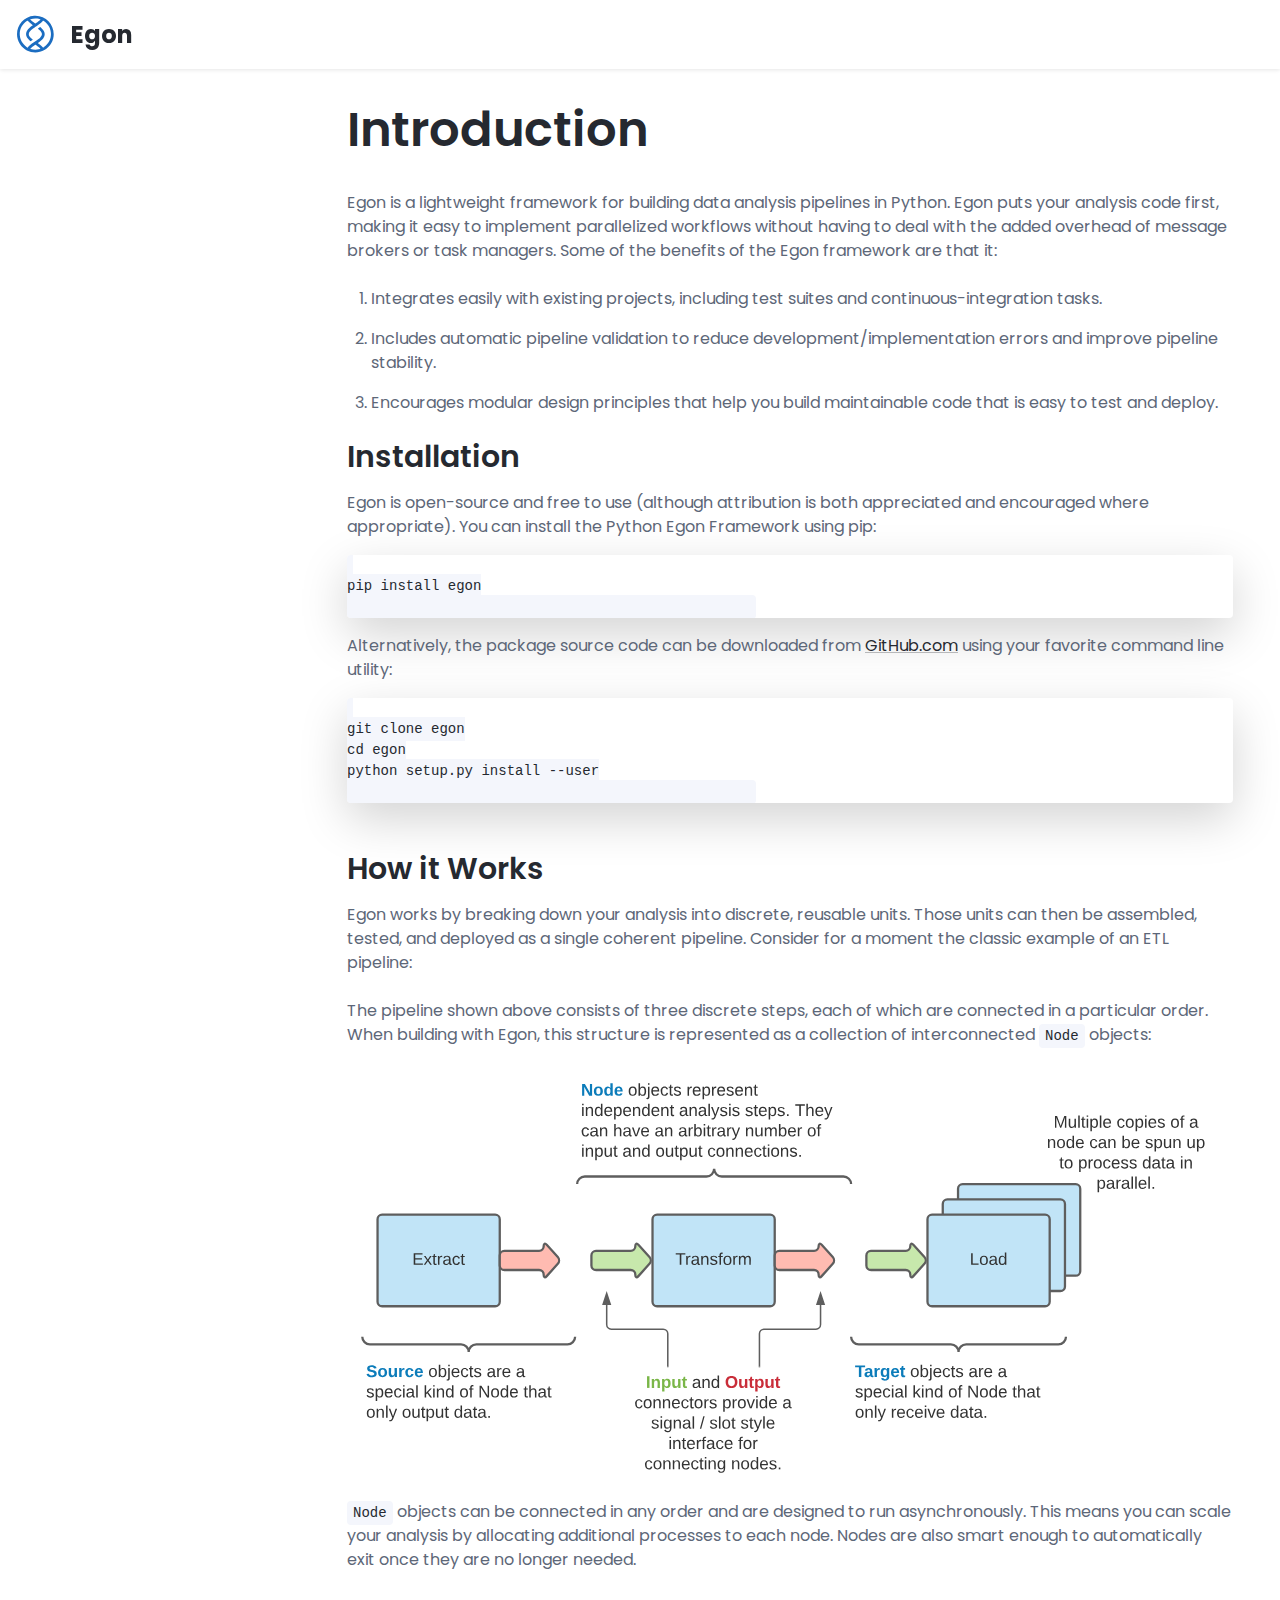
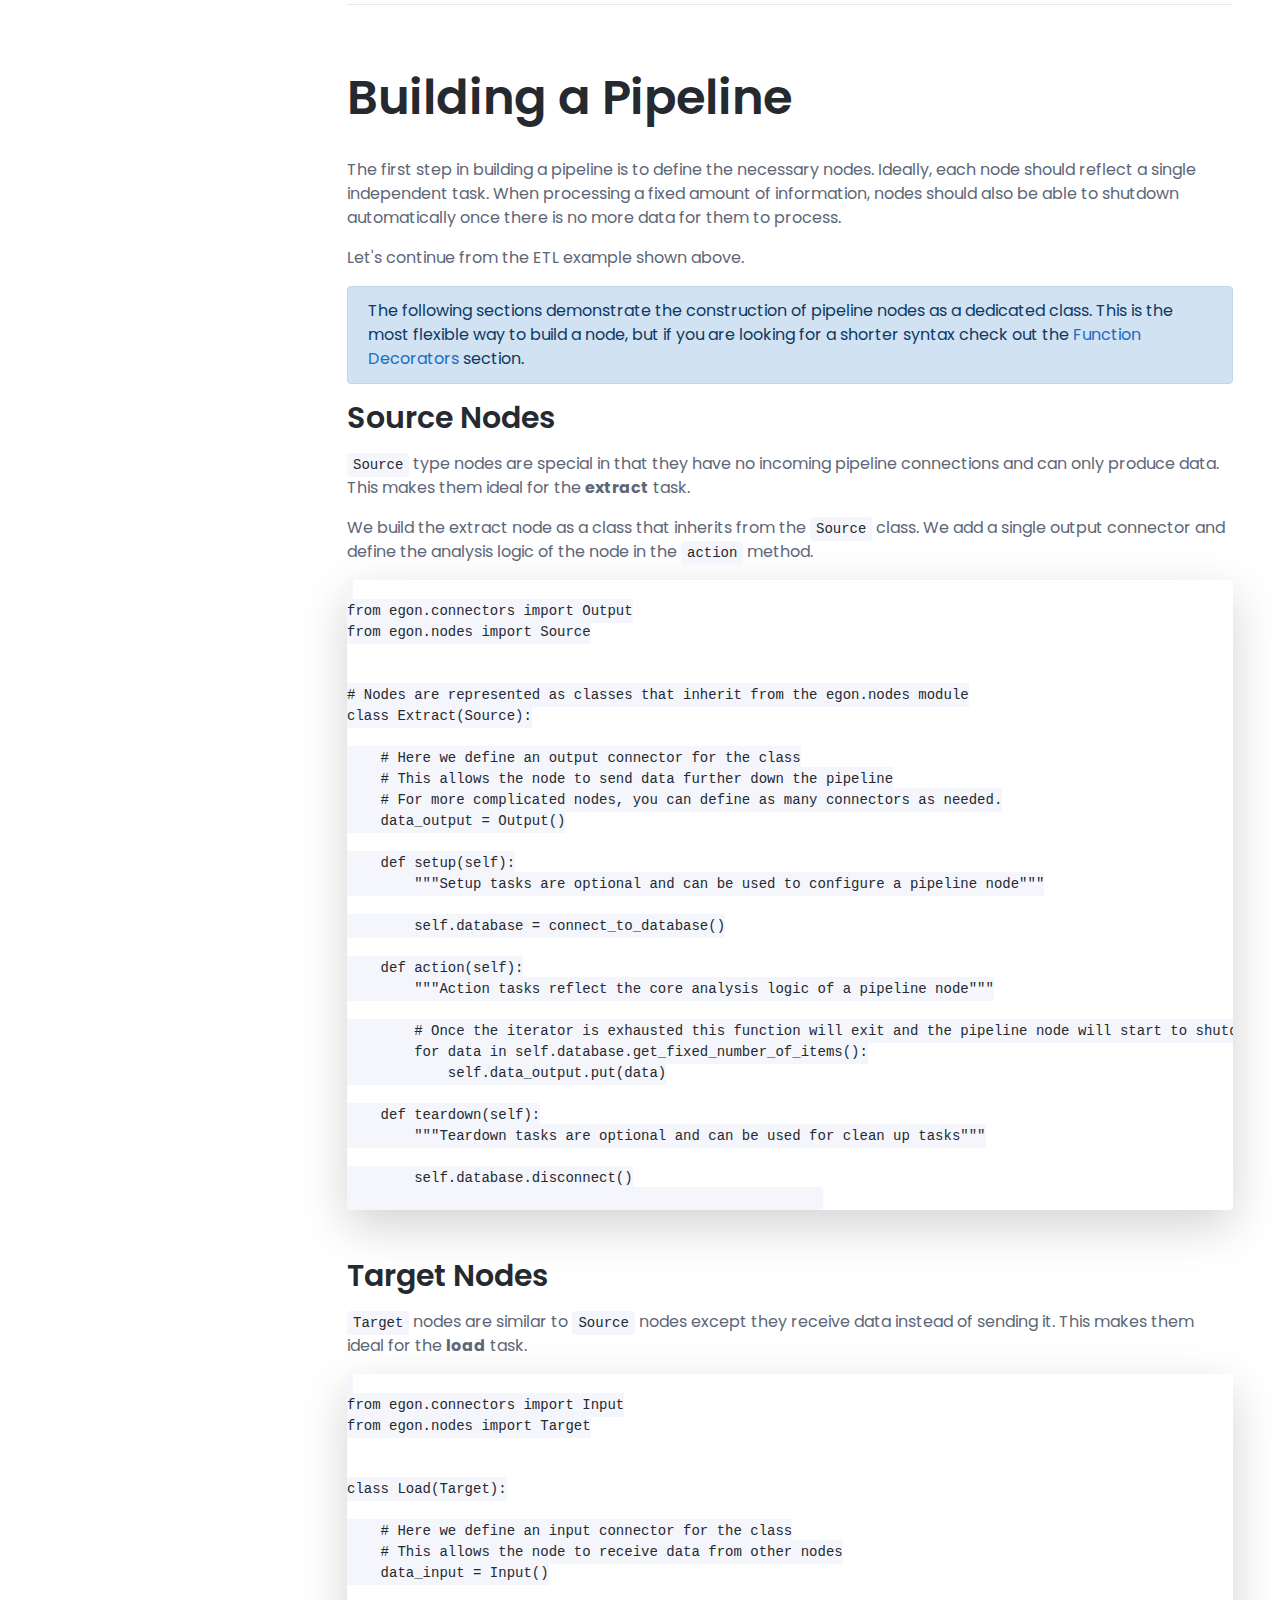
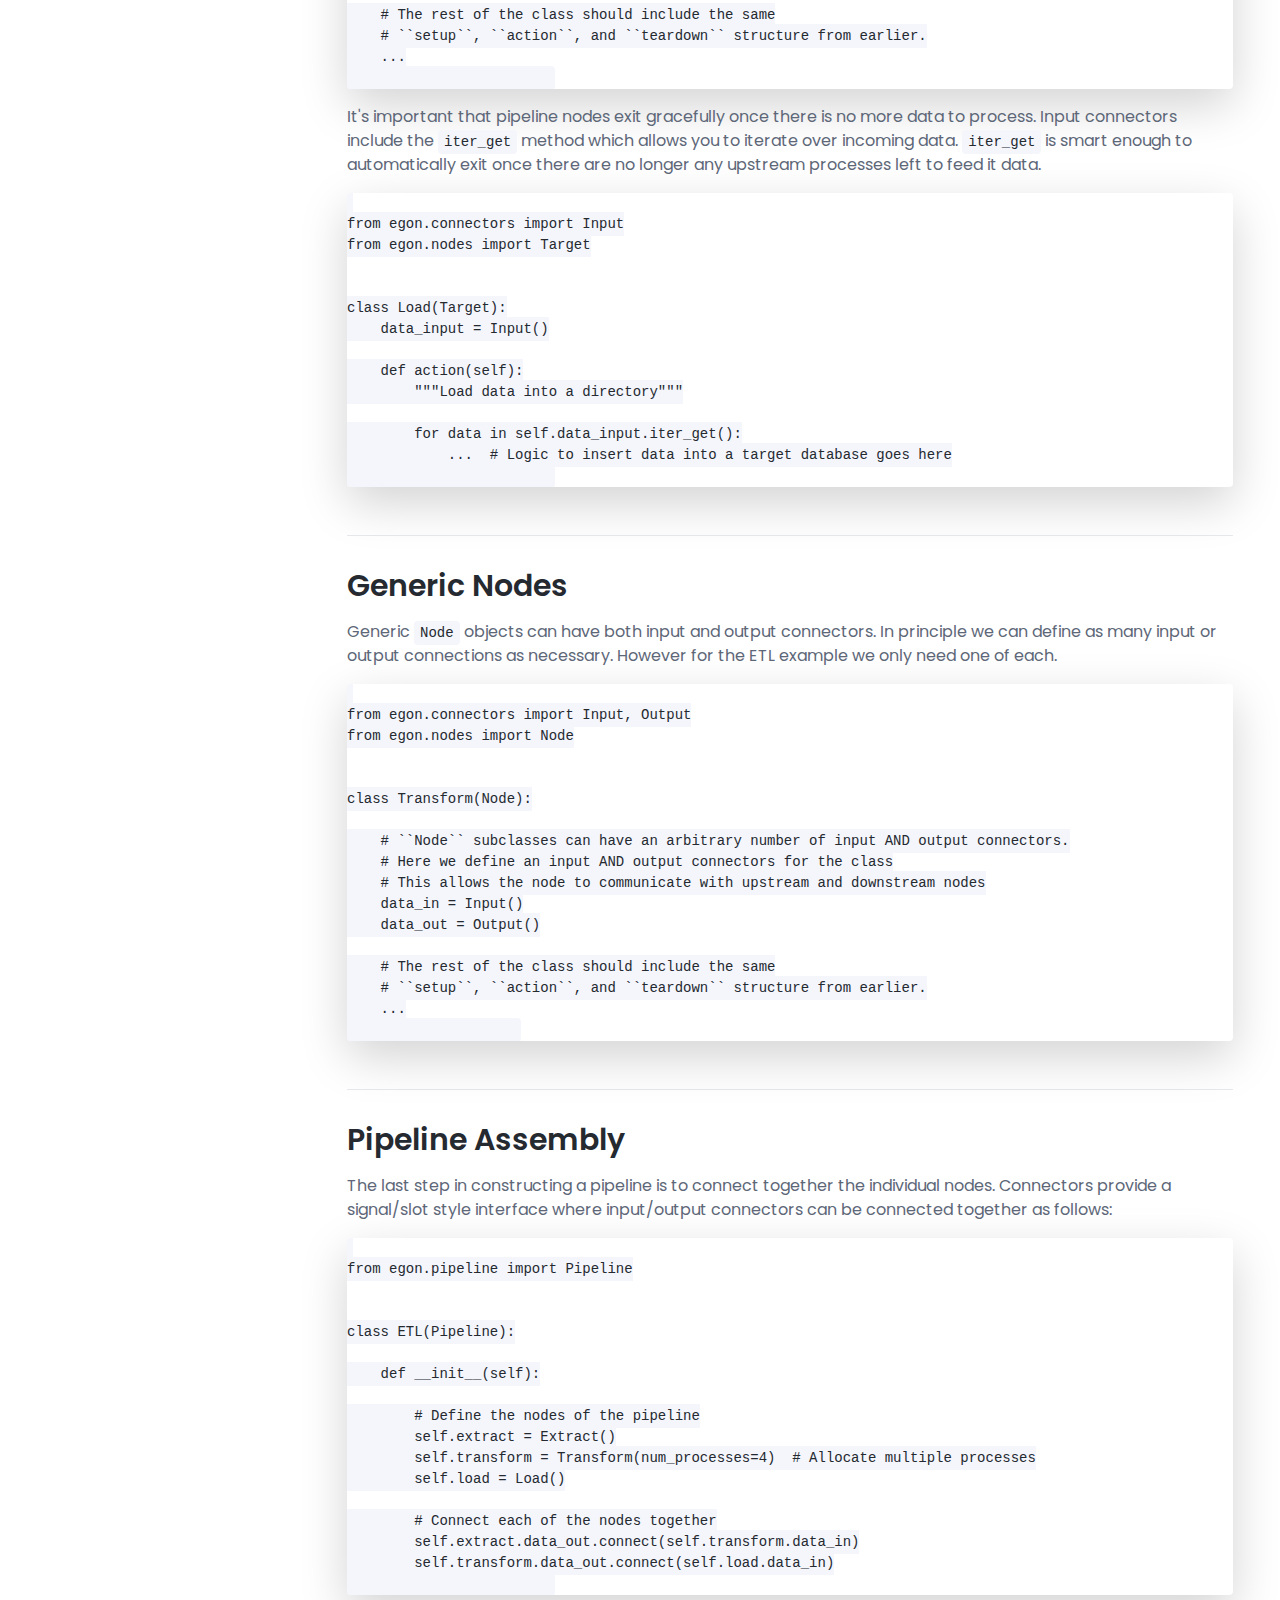
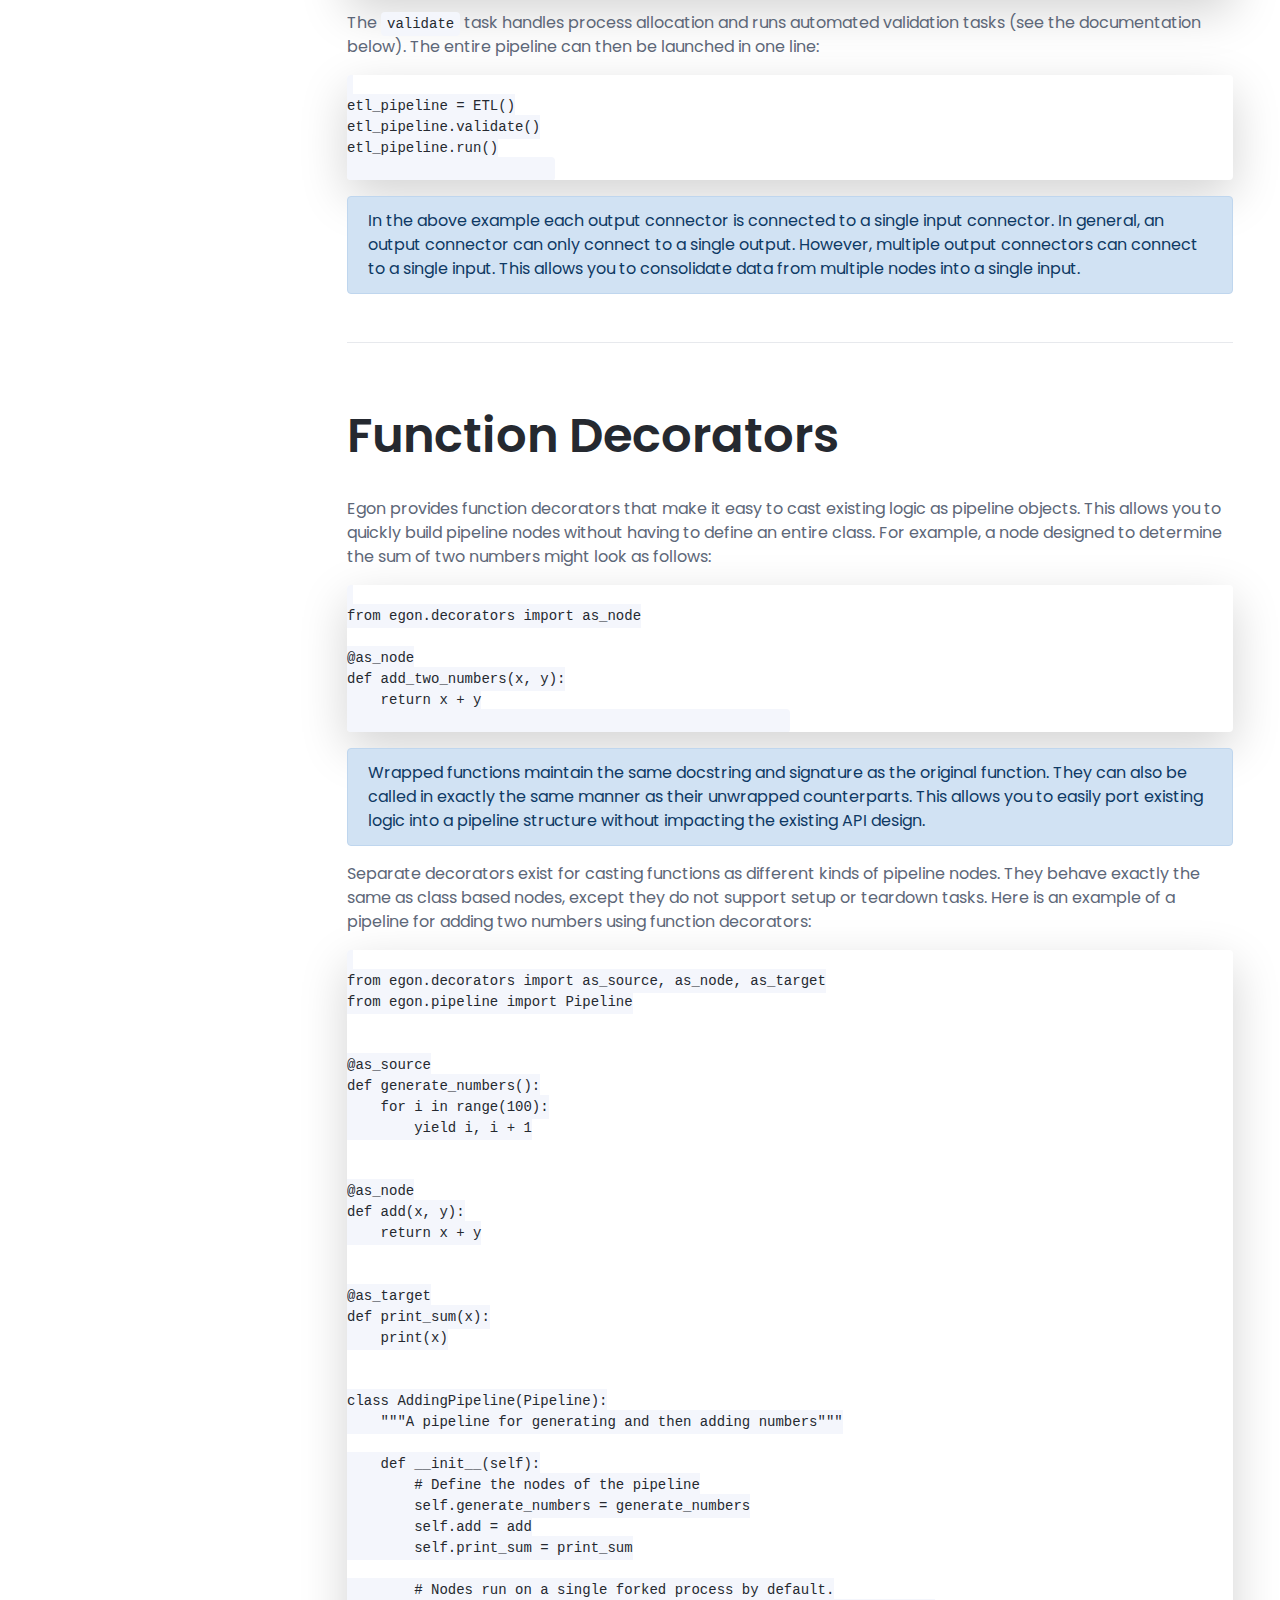
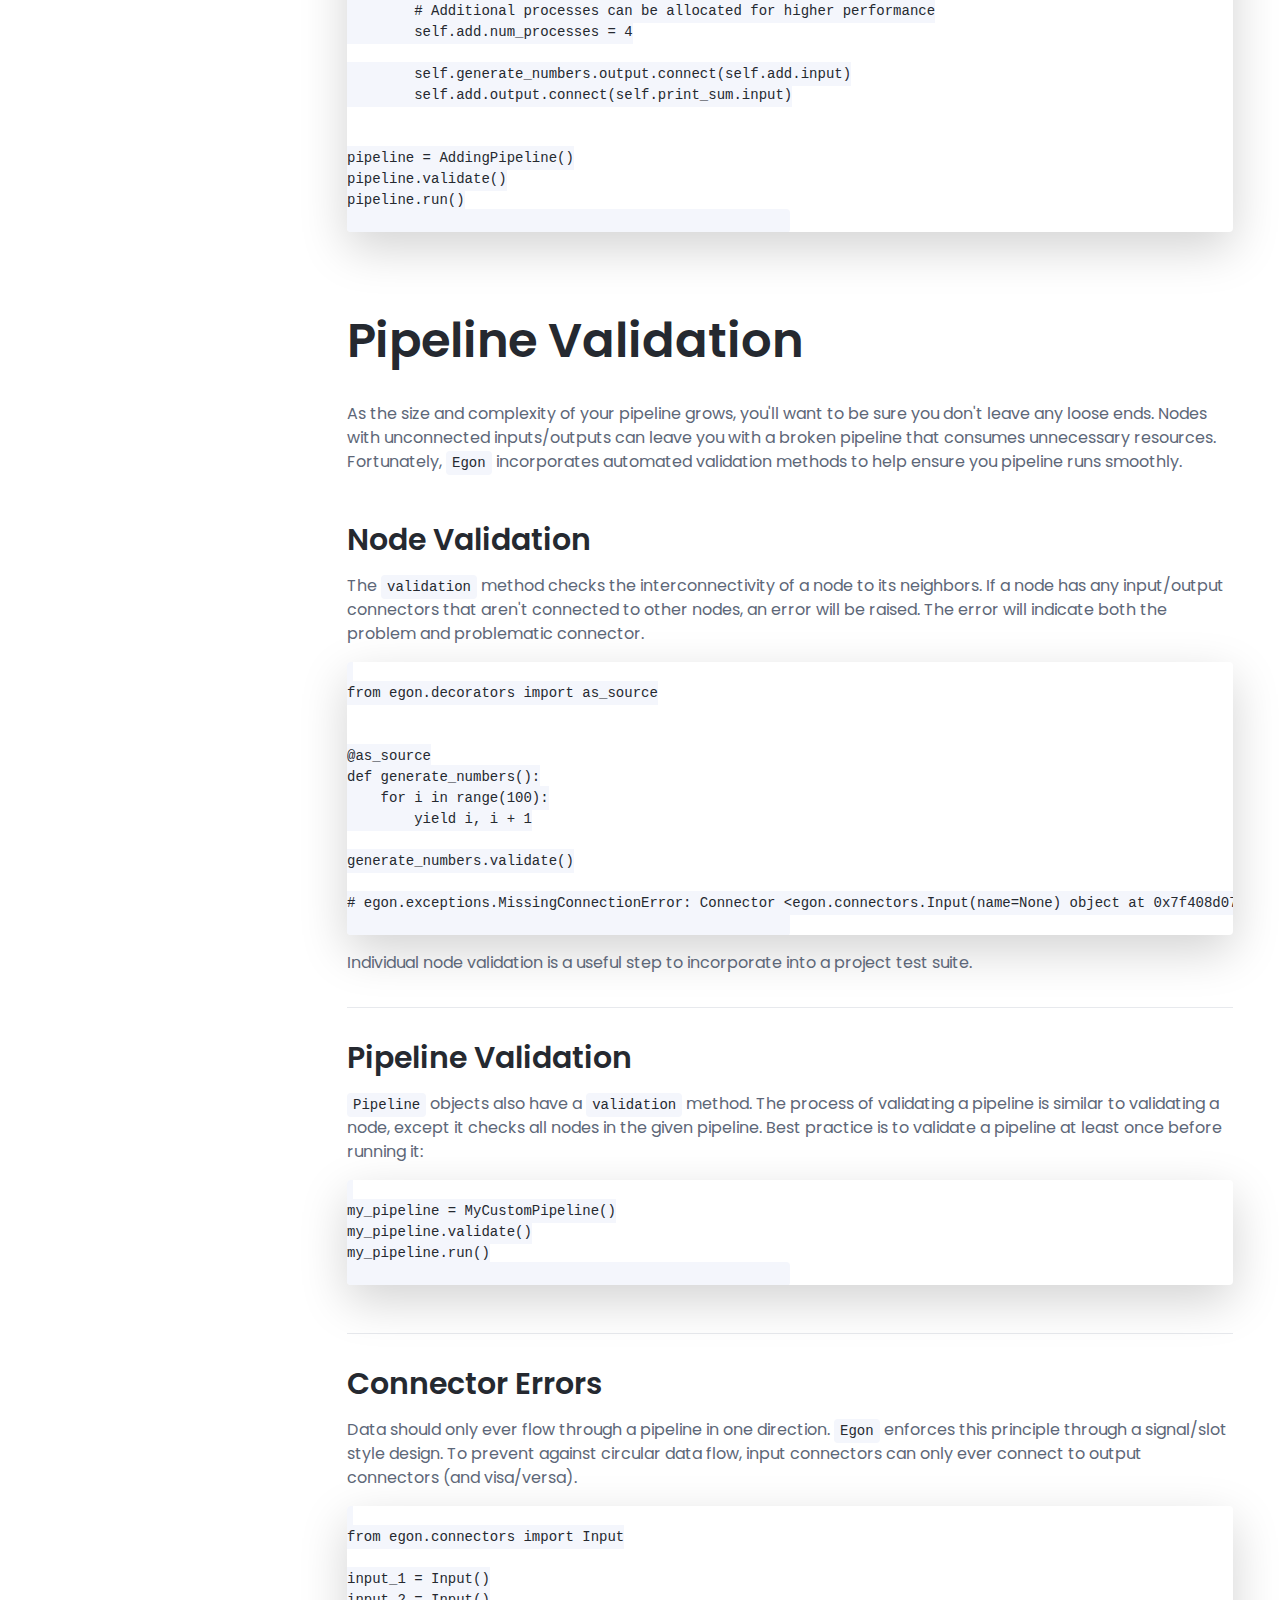
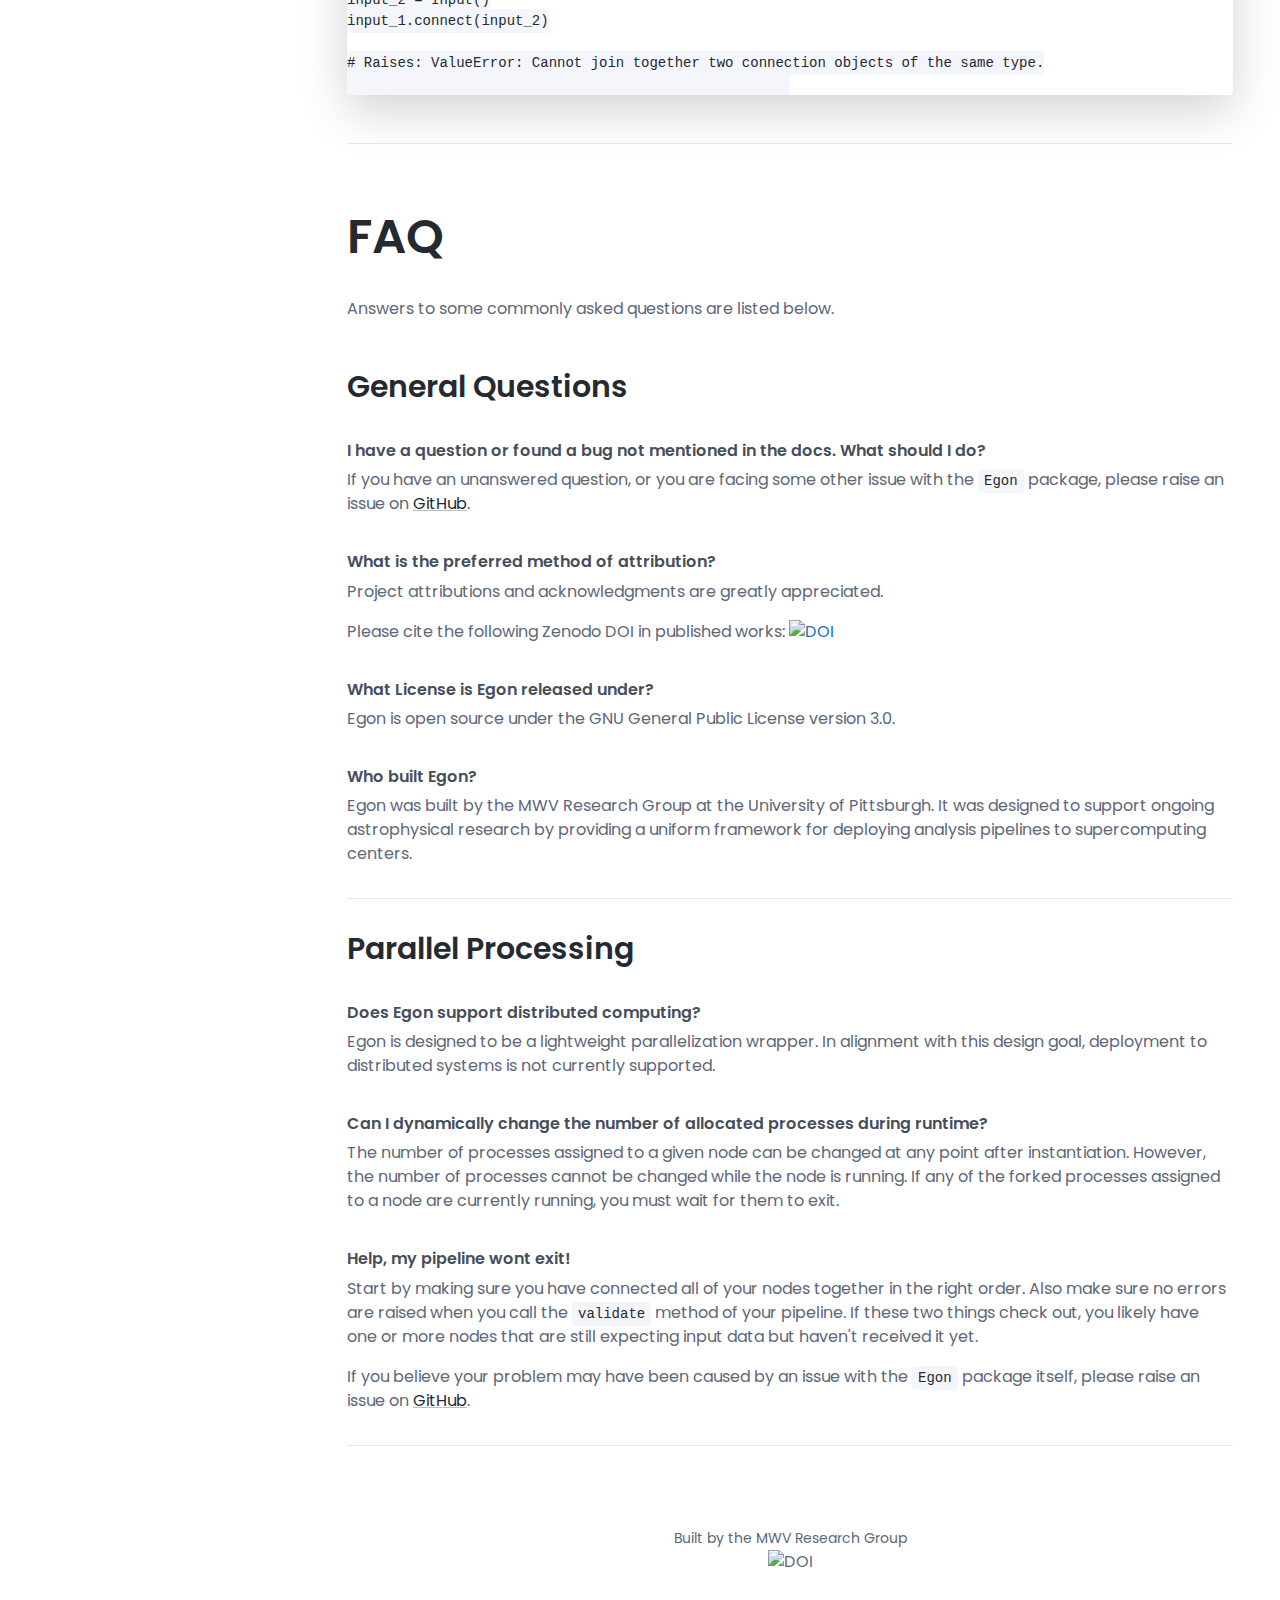
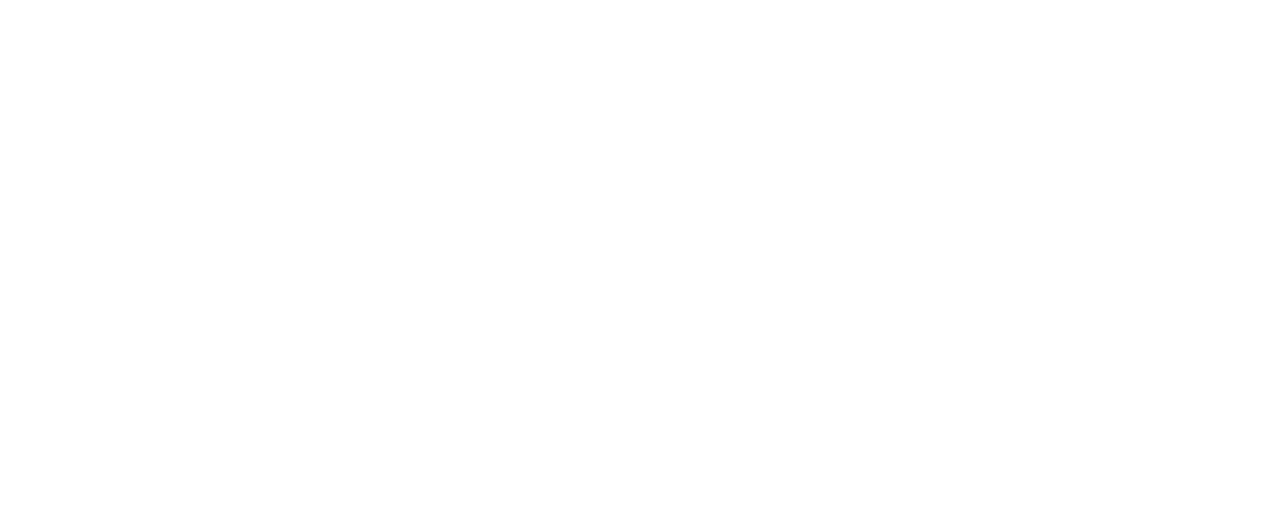
==== docs/docs-page.html @ e289682c "Adds DOI to footer" ====
<!DOCTYPE html>
<html lang="en">

<head>
    <title>Egon Framework</title>

    <!-- Meta -->
    <meta charset="utf-8">
    <meta http-equiv="X-UA-Compatible" content="IE=edge">
    <meta name="viewport" content="width=device-width, initial-scale=1.0">

    <meta name="description" content="Egon Framework">
    <meta name="author" content="MWV Research Group">
    <link rel="shortcut icon" href="assets/images/logo.svg">

    <!-- Google Font -->
    <link href="https://fonts.googleapis.com/css?family=Poppins:300,400,500,600,700&display=swap" rel="stylesheet">

    <!-- FontAwesome JS-->
    <script defer src="assets/fontawesome/js/all.min.js"></script>

    <!-- Plugins CSS -->
    <link rel="stylesheet" href="//cdnjs.cloudflare.com/ajax/libs/highlight.js/9.15.2/styles/github.min.css">

    <!-- Theme CSS -->
    <link id="theme-style" rel="stylesheet" href="assets/css/theme.css">
</head>

<body class="docs-page">
    <header class="header fixed-top">
        <div class="branding docs-branding">
            <div class="container-fluid position-relative py-2">
                <div class="docs-logo-wrapper">
                    <button id="docs-sidebar-toggler" class="docs-sidebar-toggler docs-sidebar-visible mr-2 d-xl-none" type="button">
                        <span></span>
                        <span></span>
                        <span></span>
                    </button>
                    <div class="site-logo"><a class="navbar-brand" href="index.html">
                        <img class="logo-icon mr-2" src="assets/images/logo.svg" alt="">
                        <span class="logo-text">Egon</span>
                    </a></div>
                </div><!--//docs-logo-wrapper-->

                <div class="docs-top-utilities d-flex justify-content-end align-items-center">
                    <!-- Right aligned header content should go here -->
                </div><!--//docs-top-utilities-->
            </div><!--//container-->
        </div><!--//branding-->
    </header><!--//header-->

    <div class="docs-wrapper">
        <div id="docs-sidebar" class="docs-sidebar">
            <nav id="docs-nav" class="docs-nav navbar">
                <ul class="section-items list-unstyled nav flex-column pb-3">
                    <li class="nav-item section-title"><a class="nav-link scrollto active" href="#section-introduction"><span class="theme-icon-holder mr-2"><i class="fas fa-book"></i></span>Introduction</a></li>
                    <li class="nav-item"><a class="nav-link scrollto" href="#item-install">Installation</a></li>
                    <li class="nav-item"><a class="nav-link scrollto" href="#item-how-it-works">How It Works</a></li>
                    <li class="nav-item section-title mt-3"><a class="nav-link scrollto" href="#section-building-pipelines"><span class="theme-icon-holder mr-2"><i class="fas fa-tools"></i></span>Building a Pipeline</a></li>
                    <li class="nav-item"><a class="nav-link scrollto" href="#item-source-nodes">Source Nodes</a></li>
                    <li class="nav-item"><a class="nav-link scrollto" href="#item-target-nodes">Target Nodes</a></li>
                    <li class="nav-item"><a class="nav-link scrollto" href="#item-generic-nodes">Generic Nodes</a></li>
                    <li class="nav-item"><a class="nav-link scrollto" href="#item-pipeline-assembly">Pipeline Assembly</a></li>
                    <li class="nav-item section-title mt-3"><a class="nav-link scrollto" href="#section-function-decorators"><span class="theme-icon-holder mr-2"><i class="fas fa-at"></i></span>Function Decorators</a></li>
                    <!-- <li class="nav-item section-title"><a class="nav-link scrollto active" href="#section-pipeline-visualization"><span class="theme-icon-holder mr-2"><i class="fas fa-map-signs"></i></span>Pipeline Visualization</a></li> -->
                    <li class="nav-item section-title"><a class="nav-link scrollto active" href="#section-validation"><span class="theme-icon-holder mr-2"><i class="fas fa-check-circle"></i></span>Pipeline Validation</a></li>
                    <li class="nav-item"><a class="nav-link scrollto" href="#item-node-validation">Node Validation</a></li>
                    <li class="nav-item"><a class="nav-link scrollto" href="#item-pipeline-validation">Pipeline Validation</a></li>
                    <li class="nav-item"><a class="nav-link scrollto" href="#item-connector-errors">Connector Errors</a></li>
                    <li class="nav-item section-title"><a class="nav-link scrollto active" href="#section-FAQ"><span class="theme-icon-holder mr-2"><i class="fas fa-question-circle"></i></span>FAQ</a></li>
                    <li class="nav-item"><a class="nav-link scrollto" href="#item-general-questions">General Questions</a></li>
                    <li class="nav-item"><a class="nav-link scrollto" href="#item-parallel-processing">Parallel Processing</a></li>
                </ul>
            </nav><!--//docs-nav-->

        </div><!--//docs-sidebar-->

        <div class="docs-content">
            <div class="container">
                <article class="docs-article" id="section-introduction">
                    <header class="docs-header">
                        <h1 class="docs-heading">Introduction</h1>
                        <p>
                            Egon is a lightweight framework for building data analysis pipelines in Python.
                            Egon puts your analysis code first, making it easy to implement parallelized workflows without having to deal with the added overhead of message brokers or task managers.
                            Some of the benefits of the Egon framework are that it:
                        </p>
                        <ol>
                            <li>Integrates easily with existing projects, including test suites and continuous-integration tasks.</li>
                            <li>Includes automatic pipeline validation to reduce development/implementation errors and improve pipeline stability.</li>
                            <li>Encourages modular design principles that help you build maintainable code that is easy to test and deploy.</li>
                            <!-- <li>Makes pipeline visualization a breeze using built-in pipeline visualization tools.</li> -->
                        </ol>
                    </header><!--//docs-header-->

                    <section class="docs-intro" id="item-install">
                        <h2 class="section-heading">Installation</h2>
                        <p>
                            Egon is open-source and free to use (although attribution is both appreciated and encouraged where appropriate).
                            You can install the Python Egon Framework using pip:
                        </p>
                        <pre class="shadow-lg rounded"><code class="bash">
pip install egon
						</code></pre>
                        <p>Alternatively, the package source code can be downloaded from
                            <a class="theme-link" href="https://github.com/Egon-Framework/Egon">GitHub.com</a> using your favorite command line utility:
                        </p>
                        <pre class="shadow-lg rounded"><code class="bash">
git clone egon
cd egon
python setup.py install --user
						</code></pre>
                    </section><!--//section-->

                    <section class="docs-section" id="item-how-it-works">
                        <h2 class="section-heading">How it Works</h2>
                        <p>
                            Egon works by breaking down your analysis into discrete, reusable units.
                            Those units can then be assembled, tested, and deployed as a single coherent pipeline.
                            Consider for a moment the classic example of an ETL pipeline:
                        </p>
                        <img class="figure-img img-fluid rounded" src="assets/images/etl.svg" alt="" style="width: 60%;">
                        <p>
                            The pipeline shown above consists of three discrete steps, each of which are connected in a particular order.
                            When building with Egon, this structure is represented as a collection of interconnected
                            <code>Node</code> objects:
                        </p>
                        <img class="figure-img img-fluid rounded" src="assets/images/annotated_etl.svg" alt="" style="width: 100%;">
                        <p>
                            <code>Node</code> objects can be connected in any order and are designed to run asynchronously.
                            This means you can scale your analysis by allocating additional processes to each node.
                            Nodes are also smart enough to automatically exit once they are no longer needed.
                        </p>
                    </section><!--//section-->
                </article>

                <article class="docs-article" id="section-building-pipelines">
                    <header class="docs-header">
                        <h1 class="docs-heading">Building a Pipeline</h1>
                    </header><!--//docs-header-->

                    <section class="docs-intro">
                        <p>
                            The first step in building a pipeline is to define the necessary nodes.
                            Ideally, each node should reflect a single independent task.
                            When processing a fixed amount of information, nodes should also be able to shutdown automatically once there is no more data for them to process.
                        </p>
                        <p>
                            Let's continue from the ETL example shown above.
                        </p>
                    </section>

                    <div class="alert alert-primary" role="alert">
                        The following sections demonstrate the construction of pipeline nodes as a dedicated class.
                        This is the most flexible way to build a node, but if you are looking for a shorter syntax check out the <a class="scrollto active" href="#section-function-decorators">Function Decorators</a> section.
                    </div>

                    <section class="docs-intro" id="item-source-nodes">
                        <h2 class="section-heading">Source Nodes</h2>
                        <p>
                            <code>Source</code> type nodes are special in that they have no incoming pipeline connections and can only produce data.
                            This makes them ideal for the <b>extract</b> task.

                        </p>
                        <p>
                            We build the extract node as a class that inherits from the <code>Source</code> class.
                            We add a single output connector and define the analysis logic of the node in the <code>action</code> method.
                        </p>

                        <pre class="shadow-lg rounded"><code class="python">
from egon.connectors import Output
from egon.nodes import Source


# Nodes are represented as classes that inherit from the egon.nodes module
class Extract(Source):

    # Here we define an output connector for the class
    # This allows the node to send data further down the pipeline
    # For more complicated nodes, you can define as many connectors as needed.
    data_output = Output()

    def setup(self):
        """Setup tasks are optional and can be used to configure a pipeline node"""

        self.database = connect_to_database()

    def action(self):
        """Action tasks reflect the core analysis logic of a pipeline node"""

        # Once the iterator is exhausted this function will exit and the pipeline node will start to shutdown
        for data in self.database.get_fixed_number_of_items():
            self.data_output.put(data)

    def teardown(self):
        """Teardown tasks are optional and can be used for clean up tasks"""

        self.database.disconnect()
							</code></pre>

                    </section><!--//section-->

                    <section class="docs-section" id="item-target-nodes">
                        <h2 class="section-heading">Target Nodes</h2>
                        <p>
                            <code>Target</code> nodes are similar to <code>Source</code> nodes except they receive data instead of sending it.
                            This makes them ideal for the <b>load</b> task.

                        </p>
                        <pre class="shadow-lg rounded"><code class="python">
from egon.connectors import Input
from egon.nodes import Target


class Load(Target):

    # Here we define an input connector for the class
    # This allows the node to receive data from other nodes
    data_input = Input()

    # The rest of the class should include the same
    # ``setup``, ``action``, and ``teardown`` structure from earlier.
    ...
                        </code></pre>

                        <p>
                            It's important that pipeline nodes exit gracefully once there is no more data to process.
                            Input connectors include the <code>iter_get</code> method which allows you to iterate over incoming data.
                            <code>iter_get</code> is smart enough to automatically exit once there are no longer any upstream processes left to feed it data.
                        </p>
                        <pre class="shadow-lg rounded"><code class="python">
from egon.connectors import Input
from egon.nodes import Target


class Load(Target):
    data_input = Input()

    def action(self):
        """Load data into a directory"""

        for data in self.data_input.iter_get():
            ...  # Logic to insert data into a target database goes here
                        </code></pre>

                    </section><!--//section-->

                    <section class="docs-section" id="item-generic-nodes">
                        <h2 class="section-heading">Generic Nodes</h2>

                        <p>
                            Generic <code>Node</code> objects can have both input and output connectors.
                            In principle we can define as many input or output connections as necessary.
                            However for the ETL example we only need one of each.
                        </p>

                        <pre class="shadow-lg rounded"><code class="python">
from egon.connectors import Input, Output
from egon.nodes import Node


class Transform(Node):

    # ``Node`` subclasses can have an arbitrary number of input AND output connectors.
    # Here we define an input AND output connectors for the class
    # This allows the node to communicate with upstream and downstream nodes
    data_in = Input()
    data_out = Output()

    # The rest of the class should include the same
    # ``setup``, ``action``, and ``teardown`` structure from earlier.
    ...
                    </code></pre>
                    </section><!--//section-->

                    <section class="docs-section" id="item-pipeline-assembly">
                        <h2 class="section-heading">Pipeline Assembly</h2>
                        <p>
                            The last step in constructing a pipeline is to connect together the individual nodes.
                            Connectors provide a signal/slot style interface where input/output connectors can be connected together as follows:
                        </p>
                        <pre class="shadow-lg rounded"><code class="python">
from egon.pipeline import Pipeline


class ETL(Pipeline):

    def __init__(self):

        # Define the nodes of the pipeline
        self.extract = Extract()
        self.transform = Transform(num_processes=4)  # Allocate multiple processes
        self.load = Load()

        # Connect each of the nodes together
        self.extract.data_out.connect(self.transform.data_in)
        self.transform.data_out.connect(self.load.data_in)
                        </code></pre>
                        <p>
                            The <code>validate</code> task handles process allocation and runs automated validation tasks (see the documentation below).
                            The entire pipeline can then be launched in one line:
                        </p>

                        <pre class="shadow-lg rounded"><code class="python">
etl_pipeline = ETL()
etl_pipeline.validate()
etl_pipeline.run()
                        </code></pre>

                        <div class="alert alert-primary" role="alert">
                            In the above example each output connector is connected to a single input connector.
                            In general, an output connector can only connect to a single output.
                            However, multiple output connectors can connect to a single input.
                            This allows you to consolidate data from multiple nodes into a single input.
                        </div>
                    </section><!--//section-->
                </article><!--//docs-article-->

                <article class="docs-article" id="section-function-decorators">
                    <header class="docs-header">
                        <h1 class="docs-heading">Function Decorators</h1>
                        <section class="docs-intro">
                            <p>
                                Egon provides function decorators that make it easy to cast existing logic as pipeline objects.
                                This allows you to quickly build pipeline nodes without having to define an entire class.
                                For example, a node designed to determine the sum of two numbers might look as follows:
                            </p>
                            <pre class="shadow-lg rounded"><code class="python">
from egon.decorators import as_node

@as_node
def add_two_numbers(x, y):
    return x + y
						    </code></pre>
                            <div class="alert alert-primary" role="alert">
                                Wrapped functions maintain the same docstring and signature as the original function.
                                They can also be called in exactly the same manner as their unwrapped counterparts.
                                This allows you to easily port existing logic into a pipeline structure without impacting the existing API design.
                            </div>
                            <p>
                                Separate decorators exist for casting functions as different kinds of pipeline nodes.
                                They behave exactly the same as class based nodes, except they do not support setup or teardown tasks.
                                Here is an example of a pipeline for adding two numbers using function decorators:
                            </p>
                            <pre class="shadow-lg rounded"><code class="python">
from egon.decorators import as_source, as_node, as_target
from egon.pipeline import Pipeline


@as_source
def generate_numbers():
    for i in range(100):
        yield i, i + 1


@as_node
def add(x, y):
    return x + y


@as_target
def print_sum(x):
    print(x)


class AddingPipeline(Pipeline):
    """A pipeline for generating and then adding numbers"""

    def __init__(self):
        # Define the nodes of the pipeline
        self.generate_numbers = generate_numbers
        self.add = add
        self.print_sum = print_sum

        # Nodes run on a single forked process by default.
        # Additional processes can be allocated for higher performance
        self.add.num_processes = 4

        self.generate_numbers.output.connect(self.add.input)
        self.add.output.connect(self.print_sum.input)


pipeline = AddingPipeline()
pipeline.validate()
pipeline.run()
						    </code></pre>
                        </section><!--//docs-intro-->
                    </header><!--//docs-header-->

                </article><!--//docs-article-->

                <!--
                <article class="docs-article" id="section-pipeline-visualization">
                    <header class="docs-header">
                        <h1 class="docs-heading">Pipeline Visualization</h1>
                        <section class="docs-intro">
                            <div class="alert alert-danger" role="alert">
                                Pipeline visualization is not currently available in the public package release.
                                Stay tuned for official visualization support in upcoming package versions.
                            </div>
                        </section></!--//docs-intro--/>
                    </header></!--//docs-header--/>

                </article></!--//docs-article--/>
                -->

                <article class="docs-article" id="section-validation">
                    <header class="docs-header">
                        <h1 class="docs-heading">Pipeline Validation</h1>
                        <section class="docs-intro">
                            <p>
                                As the size and complexity of your pipeline grows, you'll want to be sure you don't leave any loose ends.
                                Nodes with unconnected inputs/outputs can leave you with a broken pipeline that consumes unnecessary resources.
                                Fortunately, <code>Egon</code> incorporates automated validation methods to help ensure you pipeline runs smoothly.
                            </p>
                        </section><!--//docs-intro-->

                        <section class="docs-section" id="item-node-validation">
                            <h2 class="section-heading">Node Validation</h2>
                            <p>
                                The <code>validation</code> method checks the interconnectivity of a node to its neighbors.
                                If a node has any input/output connectors that aren't connected to other nodes, an error will be raised.
                                The error will indicate both the problem and problematic connector.
                            </p>
                            <pre class="shadow-lg rounded"><code class="python">
from egon.decorators import as_source


@as_source
def generate_numbers():
    for i in range(100):
        yield i, i + 1

generate_numbers.validate()

# egon.exceptions.MissingConnectionError: Connector &lt;egon.connectors.Input(name=None) object at 0x7f408d078eb0> does not have an established connection (Node: &lt;WrappedSource(wrapped_function=generate_numbers) object at 0x7f408d078d90>)
						    </code></pre>
                            <p>
                                Individual node validation is a useful step to incorporate into a project test suite.
                            </p>
                        </section><!--//docs-intro-->

                        <section class="docs-section" id="item-pipeline-validation">
                            <h2 class="section-heading">Pipeline Validation</h2>
                            <p>
                                <code>Pipeline</code> objects also have a <code>validation</code> method.
                                The process of validating a pipeline is similar to validating a node, except it checks all nodes in the given pipeline.
                                Best practice is to validate a pipeline at least once before running it:
                            </p>
                            <pre class="shadow-lg rounded"><code class="python">
my_pipeline = MyCustomPipeline()
my_pipeline.validate()
my_pipeline.run()
						    </code></pre>
                        </section><!--//docs-intro-->

                        <section class="docs-section" id="item-connector-errors">
                            <h2 class="section-heading">Connector Errors</h2>
                            <p>
                                Data should only ever flow through a pipeline in one direction.
                                <code>Egon</code> enforces this principle through a signal/slot style design.
                                To prevent against circular data flow, input connectors can only ever connect to output connectors (and visa/versa).
                            </p>
                            <pre class="shadow-lg rounded"><code class="python">
from egon.connectors import Input

input_1 = Input()
input_2 = Input()
input_1.connect(input_2)

# Raises: ValueError: Cannot join together two connection objects of the same type.
						    </code></pre>
                        </section><!--//docs-intro-->
                    </header><!--//docs-header-->

                </article><!--//docs-article-->

                <article class="docs-article" id="section-FAQ">
                    <header class="docs-header">
                        <h1 class="docs-heading">FAQ</h1>
                        <p>
                            Answers to some commonly asked questions are listed below.
                        </p>
                        <section class="docs-section">
                            <h2 class="section-heading" id="item-general-questions">General Questions</h2>
                            <h5><i class="fas fa-question-circle"></i> I have a question or found a bug not mentioned in the docs. What should I do?</h5>
                            <p>
                                If you have an unanswered question, or you are facing some other issue with the <code>Egon</code> package, please raise an issue on <a class="theme-link" href="https://github.com/djperrefort/Egon/issues">GitHub</a>.
                            </p>
                            <h5><i class="fas fa-question-circle"></i> What is the preferred method of attribution?</h5>
                            <p>Project attributions and acknowledgments are greatly appreciated.</p>
                            <p>Please cite the following Zenodo DOI in published works:
                                <a href="https://zenodo.org/badge/latestdoi/323648779"><img src="https://zenodo.org/badge/323648779.svg" alt="DOI" style="all: unset;"></a>
                            </p>
                            <h5><i class="fas fa-question-circle"></i> What License is Egon released under?</h5>
                            <p>
                                Egon is open source under the GNU General Public License version 3.0.
                            </p>
                            <h5><i class="fas fa-question-circle"></i> Who built Egon?</h5>
                            <p>
                                Egon was built by the MWV Research Group at the University of Pittsburgh.
                                It was designed to support ongoing astrophysical research by providing a uniform framework for deploying analysis pipelines to supercomputing centers.
                            </p>
                        </section>
                        <section class="docs-section">
                            <h2 class="section-heading" id="item-parallel-processing">Parallel Processing</h2>
                            <h5><i class="fas fa-question-circle"></i> Does Egon support distributed computing?</h5>
                            <p>
                                Egon is designed to be a lightweight parallelization wrapper.
                                In alignment with this design goal, deployment to distributed systems is not currently supported.
                            </p>
                            <h5><i class="fas fa-question-circle"></i> Can I dynamically change the number of allocated processes during runtime?</h5>
                            <p>
                                The number of processes assigned to a given node can be changed at any point after instantiation.
                                However, the number of processes cannot be changed while the node is running.
                                If any of the forked processes assigned to a node are currently running, you must wait for them to exit.
                            </p>
                            <h5><i class="fas fa-question-circle"></i> Help, my pipeline wont exit!</h5>
                            <p>
                                Start by making sure you have connected all of your nodes together in the right order.
                                Also make sure no errors are raised when you call the <code>validate</code> method of your pipeline.
                                If these two things check out, you likely have one or more nodes that are still expecting input data but haven't received it yet.
                            </p>
                            <p>
                                If you believe your problem may have been caused by an issue with the <code>Egon</code> package itself, please raise an issue on <a class="theme-link" href="https://github.com/djperrefort/Egon/issues">GitHub</a>.
                            </p>
                        </section><!--//docs-intro-->
                    </header><!--//docs-header-->

                </article><!--//docs-article-->

                <footer class="footer">
                    <div class="container text-center py-5">
                        <small class="copyright">Built by the MWV Research Group<a href="https://zenodo.org/badge/latestdoi/323648779"></a></small>
                        <br>
                        <img src="https://zenodo.org/badge/323648779.svg" alt="DOI" style="all: unset;">
                    </div>
                </footer>
            </div>
        </div>
    </div><!--//docs-wrapper-->

    <!-- Javascript -->
    <script src="assets/plugins/jquery-3.4.1.min.js"></script>
    <script src="assets/plugins/popper.min.js"></script>
    <script src="assets/plugins/bootstrap/js/bootstrap.min.js"></script>

    <!-- Page Specific JS -->
    <script src="https://cdnjs.cloudflare.com/ajax/libs/highlight.js/9.15.8/highlight.min.js"></script>
    <script src="assets/js/highlight-custom.js"></script>
    <script src="assets/plugins/jquery.scrollTo.min.js"></script>
    <script src="assets/plugins/lightbox/dist/ekko-lightbox.min.js"></script>
    <script src="assets/js/docs.js"></script>

</body>

</html>
---- docs/assets/css/theme.css ----
/*************************** Theme Colours****************************/
/*************************** Variables Section. *****************************/
/*************************** Import Bootstrap  *****************************/
/*!
 * Bootstrap v4.5.2 (https://getbootstrap.com/)
 * Copyright 2011-2020 The Bootstrap Authors
 * Copyright 2011-2020 Twitter, Inc.
 * Licensed under MIT (https://github.com/twbs/bootstrap/blob/main/LICENSE)
 */
:root {
  --blue: #007bff;
  --indigo: #6610f2;
  --purple: #6f42c1;
  --pink: #e83e8c;
  --red: #dc3545;
  --orange: #fd7e14;
  --yellow: #ffc107;
  --green: #28a745;
  --teal: #20c997;
  --cyan: #17a2b8;
  --white: #fff;
  --gray: #adb4c0;
  --gray-dark: #747f94;
  --primary: #1b6dc1;
  --secondary: #5d6778;
  --success: #5cb377;
  --info: #5b99ea;
  --warning: #EEBF41;
  --danger: #d26d69;
  --light: white;
  --dark: #747f94;
  --breakpoint-xs: 0;
  --breakpoint-sm: 576px;
  --breakpoint-md: 768px;
  --breakpoint-lg: 992px;
  --breakpoint-xl: 1200px;
  --font-family-sans-serif: -apple-system, BlinkMacSystemFont, "Segoe UI", Roboto, "Helvetica Neue", Arial, "Noto Sans", sans-serif, "Apple Color Emoji", "Segoe UI Emoji", "Segoe UI Symbol", "Noto Color Emoji";
  --font-family-monospace: SFMono-Regular, Menlo, Monaco, Consolas, "Liberation Mono", "Courier New", monospace; }

*,
*::before,
*::after {
  box-sizing: border-box; }

html {
  font-family: sans-serif;
  line-height: 1.15;
  -webkit-text-size-adjust: 100%;
  -webkit-tap-highlight-color: rgba(0, 0, 0, 0); }

article, aside, figcaption, figure, footer, header, hgroup, main, nav, section {
  display: block; }

body {
  margin: 0;
  font-family: -apple-system, BlinkMacSystemFont, "Segoe UI", Roboto, "Helvetica Neue", Arial, "Noto Sans", sans-serif, "Apple Color Emoji", "Segoe UI Emoji", "Segoe UI Symbol", "Noto Color Emoji";
  font-size: 1rem;
  font-weight: 400;
  line-height: 1.5;
  color: #252930;
  text-align: left;
  background-color: #fff; }

[tabindex="-1"]:focus:not(:focus-visible) {
  outline: 0 !important; }

hr {
  box-sizing: content-box;
  height: 0;
  overflow: visible; }

h1, h2, h3, h4, h5, h6 {
  margin-top: 0;
  margin-bottom: 0.5rem; }

p {
  margin-top: 0;
  margin-bottom: 1rem; }

abbr[title],
abbr[data-original-title] {
  text-decoration: underline;
  text-decoration: underline dotted;
  cursor: help;
  border-bottom: 0;
  text-decoration-skip-ink: none; }

address {
  margin-bottom: 1rem;
  font-style: normal;
  line-height: inherit; }

ol,
ul,
dl {
  margin-top: 0;
  margin-bottom: 1rem; }

ol ol,
ul ul,
ol ul,
ul ol {
  margin-bottom: 0; }

dt {
  font-weight: 700; }

dd {
  margin-bottom: .5rem;
  margin-left: 0; }

blockquote {
  margin: 0 0 1rem; }

b,
strong {
  font-weight: bolder; }

small {
  font-size: 80%; }

sub,
sup {
  position: relative;
  font-size: 75%;
  line-height: 0;
  vertical-align: baseline; }

sub {
  bottom: -.25em; }

sup {
  top: -.5em; }

a {
  color: #1b6dc1;
  text-decoration: none;
  background-color: transparent; }
  a:hover {
    color: #12477e;
    text-decoration: underline; }

a:not([href]):not([class]) {
  color: inherit;
  text-decoration: none; }
  a:not([href]):not([class]):hover {
    color: inherit;
    text-decoration: none; }

pre,
code,
kbd,
samp {
  font-family: SFMono-Regular, Menlo, Monaco, Consolas, "Liberation Mono", "Courier New", monospace;
  font-size: 1em; }

pre {
  margin-top: 0;
  margin-bottom: 1rem;
  overflow: auto;
  -ms-overflow-style: scrollbar; }

figure {
  margin: 0 0 1rem; }

img {
  vertical-align: middle;
  border-style: none; }

svg {
  overflow: hidden;
  vertical-align: middle; }

table {
  border-collapse: collapse; }

caption {
  padding-top: 0.75rem;
  padding-bottom: 0.75rem;
  color: #adb4c0;
  text-align: left;
  caption-side: bottom; }

th {
  text-align: inherit; }

label {
  display: inline-block;
  margin-bottom: 0.5rem; }

button {
  border-radius: 0; }

button:focus {
  outline: 1px dotted;
  outline: 5px auto -webkit-focus-ring-color; }

input,
button,
select,
optgroup,
textarea {
  margin: 0;
  font-family: inherit;
  font-size: inherit;
  line-height: inherit; }

button,
input {
  overflow: visible; }

button,
select {
  text-transform: none; }

[role="button"] {
  cursor: pointer; }

select {
  word-wrap: normal; }

button,
[type="button"],
[type="reset"],
[type="submit"] {
  -webkit-appearance: button; }

button:not(:disabled),
[type="button"]:not(:disabled),
[type="reset"]:not(:disabled),
[type="submit"]:not(:disabled) {
  cursor: pointer; }

button::-moz-focus-inner,
[type="button"]::-moz-focus-inner,
[type="reset"]::-moz-focus-inner,
[type="submit"]::-moz-focus-inner {
  padding: 0;
  border-style: none; }

input[type="radio"],
input[type="checkbox"] {
  box-sizing: border-box;
  padding: 0; }

textarea {
  overflow: auto;
  resize: vertical; }

fieldset {
  min-width: 0;
  padding: 0;
  margin: 0;
  border: 0; }

legend {
  display: block;
  width: 100%;
  max-width: 100%;
  padding: 0;
  margin-bottom: .5rem;
  font-size: 1.5rem;
  line-height: inherit;
  color: inherit;
  white-space: normal; }

progress {
  vertical-align: baseline; }

[type="number"]::-webkit-inner-spin-button,
[type="number"]::-webkit-outer-spin-button {
  height: auto; }

[type="search"] {
  outline-offset: -2px;
  -webkit-appearance: none; }

[type="search"]::-webkit-search-decoration {
  -webkit-appearance: none; }

::-webkit-file-upload-button {
  font: inherit;
  -webkit-appearance: button; }

output {
  display: inline-block; }

summary {
  display: list-item;
  cursor: pointer; }

template {
  display: none; }

[hidden] {
  display: none !important; }

h1, h2, h3, h4, h5, h6,
.h1, .h2, .h3, .h4, .h5, .h6 {
  margin-bottom: 0.5rem;
  font-weight: 500;
  line-height: 1.2; }

h1, .h1 {
  font-size: 2.5rem; }

h2, .h2 {
  font-size: 2rem; }

h3, .h3 {
  font-size: 1.75rem; }

h4, .h4 {
  font-size: 1.5rem; }

h5, .h5 {
  font-size: 1.25rem; }

h6, .h6 {
  font-size: 1rem; }

.lead {
  font-size: 1.25rem;
  font-weight: 300; }

.display-1 {
  font-size: 6rem;
  font-weight: 300;
  line-height: 1.2; }

.display-2 {
  font-size: 5.5rem;
  font-weight: 300;
  line-height: 1.2; }

.display-3 {
  font-size: 4.5rem;
  font-weight: 300;
  line-height: 1.2; }

.display-4 {
  font-size: 3.5rem;
  font-weight: 300;
  line-height: 1.2; }

hr {
  margin-top: 1rem;
  margin-bottom: 1rem;
  border: 0;
  border-top: 1px solid rgba(0, 0, 0, 0.1); }

small,
.small {
  font-size: 80%;
  font-weight: 400; }

mark,
.mark {
  padding: 0.2em;
  background-color: #fcf8e3; }

.list-unstyled {
  padding-left: 0;
  list-style: none; }

.list-inline {
  padding-left: 0;
  list-style: none; }

.list-inline-item {
  display: inline-block; }
  .list-inline-item:not(:last-child) {
    margin-right: 0.5rem; }

.initialism {
  font-size: 90%;
  text-transform: uppercase; }

.blockquote {
  margin-bottom: 1rem;
  font-size: 1.25rem; }

.blockquote-footer {
  display: block;
  font-size: 80%;
  color: #adb4c0; }
  .blockquote-footer::before {
    content: "\2014\00A0"; }

.img-fluid {
  max-width: 100%;
  height: auto; }

.img-thumbnail {
  padding: 0.25rem;
  background-color: #fff;
  border: 1px solid #e7e9ed;
  border-radius: 0.25rem;
  max-width: 100%;
  height: auto; }

.figure {
  display: inline-block; }

.figure-img {
  margin-bottom: 0.5rem;
  line-height: 1; }

.figure-caption {
  font-size: 90%;
  color: #adb4c0; }

code {
  font-size: 87.5%;
  color: #e83e8c;
  word-wrap: break-word; }
  a > code {
    color: inherit; }

kbd {
  padding: 0.2rem 0.4rem;
  font-size: 87.5%;
  color: #fff;
  background-color: #252930;
  border-radius: 0.2rem; }
  kbd kbd {
    padding: 0;
    font-size: 100%;
    font-weight: 700; }

pre {
  display: block;
  font-size: 87.5%;
  color: #252930; }
  pre code {
    font-size: inherit;
    color: inherit;
    word-break: normal; }

.pre-scrollable {
  max-height: 340px;
  overflow-y: scroll; }

.container,
.container-fluid,
.container-sm,
.container-md,
.container-lg,
.container-xl {
  width: 100%;
  padding-right: 15px;
  padding-left: 15px;
  margin-right: auto;
  margin-left: auto; }

@media (min-width: 576px) {
  .container, .container-sm {
    max-width: 540px; } }
@media (min-width: 768px) {
  .container, .container-sm, .container-md {
    max-width: 720px; } }
@media (min-width: 992px) {
  .container, .container-sm, .container-md, .container-lg {
    max-width: 960px; } }
@media (min-width: 1200px) {
  .container, .container-sm, .container-md, .container-lg, .container-xl {
    max-width: 1140px; } }
.row {
  display: flex;
  flex-wrap: wrap;
  margin-right: -15px;
  margin-left: -15px; }

.no-gutters {
  margin-right: 0;
  margin-left: 0; }
  .no-gutters > .col,
  .no-gutters > [class*="col-"] {
    padding-right: 0;
    padding-left: 0; }

.col-1, .col-2, .col-3, .col-4, .col-5, .col-6, .col-7, .col-8, .col-9, .col-10, .col-11, .col-12, .col,
.col-auto, .col-sm-1, .col-sm-2, .col-sm-3, .col-sm-4, .col-sm-5, .col-sm-6, .col-sm-7, .col-sm-8, .col-sm-9, .col-sm-10, .col-sm-11, .col-sm-12, .col-sm,
.col-sm-auto, .col-md-1, .col-md-2, .col-md-3, .col-md-4, .col-md-5, .col-md-6, .col-md-7, .col-md-8, .col-md-9, .col-md-10, .col-md-11, .col-md-12, .col-md,
.col-md-auto, .col-lg-1, .col-lg-2, .col-lg-3, .col-lg-4, .col-lg-5, .col-lg-6, .col-lg-7, .col-lg-8, .col-lg-9, .col-lg-10, .col-lg-11, .col-lg-12, .col-lg,
.col-lg-auto, .col-xl-1, .col-xl-2, .col-xl-3, .col-xl-4, .col-xl-5, .col-xl-6, .col-xl-7, .col-xl-8, .col-xl-9, .col-xl-10, .col-xl-11, .col-xl-12, .col-xl,
.col-xl-auto {
  position: relative;
  width: 100%;
  padding-right: 15px;
  padding-left: 15px; }

.col {
  flex-basis: 0;
  flex-grow: 1;
  max-width: 100%; }

.row-cols-1 > * {
  flex: 0 0 100%;
  max-width: 100%; }

.row-cols-2 > * {
  flex: 0 0 50%;
  max-width: 50%; }

.row-cols-3 > * {
  flex: 0 0 33.3333333333%;
  max-width: 33.3333333333%; }

.row-cols-4 > * {
  flex: 0 0 25%;
  max-width: 25%; }

.row-cols-5 > * {
  flex: 0 0 20%;
  max-width: 20%; }

.row-cols-6 > * {
  flex: 0 0 16.6666666667%;
  max-width: 16.6666666667%; }

.col-auto {
  flex: 0 0 auto;
  width: auto;
  max-width: 100%; }

.col-1 {
  flex: 0 0 8.3333333333%;
  max-width: 8.3333333333%; }

.col-2 {
  flex: 0 0 16.6666666667%;
  max-width: 16.6666666667%; }

.col-3 {
  flex: 0 0 25%;
  max-width: 25%; }

.col-4 {
  flex: 0 0 33.3333333333%;
  max-width: 33.3333333333%; }

.col-5 {
  flex: 0 0 41.6666666667%;
  max-width: 41.6666666667%; }

.col-6 {
  flex: 0 0 50%;
  max-width: 50%; }

.col-7 {
  flex: 0 0 58.3333333333%;
  max-width: 58.3333333333%; }

.col-8 {
  flex: 0 0 66.6666666667%;
  max-width: 66.6666666667%; }

.col-9 {
  flex: 0 0 75%;
  max-width: 75%; }

.col-10 {
  flex: 0 0 83.3333333333%;
  max-width: 83.3333333333%; }

.col-11 {
  flex: 0 0 91.6666666667%;
  max-width: 91.6666666667%; }

.col-12 {
  flex: 0 0 100%;
  max-width: 100%; }

.order-first {
  order: -1; }

.order-last {
  order: 13; }

.order-0 {
  order: 0; }

.order-1 {
  order: 1; }

.order-2 {
  order: 2; }

.order-3 {
  order: 3; }

.order-4 {
  order: 4; }

.order-5 {
  order: 5; }

.order-6 {
  order: 6; }

.order-7 {
  order: 7; }

.order-8 {
  order: 8; }

.order-9 {
  order: 9; }

.order-10 {
  order: 10; }

.order-11 {
  order: 11; }

.order-12 {
  order: 12; }

.offset-1 {
  margin-left: 8.3333333333%; }

.offset-2 {
  margin-left: 16.6666666667%; }

.offset-3 {
  margin-left: 25%; }

.offset-4 {
  margin-left: 33.3333333333%; }

.offset-5 {
  margin-left: 41.6666666667%; }

.offset-6 {
  margin-left: 50%; }

.offset-7 {
  margin-left: 58.3333333333%; }

.offset-8 {
  margin-left: 66.6666666667%; }

.offset-9 {
  margin-left: 75%; }

.offset-10 {
  margin-left: 83.3333333333%; }

.offset-11 {
  margin-left: 91.6666666667%; }

@media (min-width: 576px) {
  .col-sm {
    flex-basis: 0;
    flex-grow: 1;
    max-width: 100%; }

  .row-cols-sm-1 > * {
    flex: 0 0 100%;
    max-width: 100%; }

  .row-cols-sm-2 > * {
    flex: 0 0 50%;
    max-width: 50%; }

  .row-cols-sm-3 > * {
    flex: 0 0 33.3333333333%;
    max-width: 33.3333333333%; }

  .row-cols-sm-4 > * {
    flex: 0 0 25%;
    max-width: 25%; }

  .row-cols-sm-5 > * {
    flex: 0 0 20%;
    max-width: 20%; }

  .row-cols-sm-6 > * {
    flex: 0 0 16.6666666667%;
    max-width: 16.6666666667%; }

  .col-sm-auto {
    flex: 0 0 auto;
    width: auto;
    max-width: 100%; }

  .col-sm-1 {
    flex: 0 0 8.3333333333%;
    max-width: 8.3333333333%; }

  .col-sm-2 {
    flex: 0 0 16.6666666667%;
    max-width: 16.6666666667%; }

  .col-sm-3 {
    flex: 0 0 25%;
    max-width: 25%; }

  .col-sm-4 {
    flex: 0 0 33.3333333333%;
    max-width: 33.3333333333%; }

  .col-sm-5 {
    flex: 0 0 41.6666666667%;
    max-width: 41.6666666667%; }

  .col-sm-6 {
    flex: 0 0 50%;
    max-width: 50%; }

  .col-sm-7 {
    flex: 0 0 58.3333333333%;
    max-width: 58.3333333333%; }

  .col-sm-8 {
    flex: 0 0 66.6666666667%;
    max-width: 66.6666666667%; }

  .col-sm-9 {
    flex: 0 0 75%;
    max-width: 75%; }

  .col-sm-10 {
    flex: 0 0 83.3333333333%;
    max-width: 83.3333333333%; }

  .col-sm-11 {
    flex: 0 0 91.6666666667%;
    max-width: 91.6666666667%; }

  .col-sm-12 {
    flex: 0 0 100%;
    max-width: 100%; }

  .order-sm-first {
    order: -1; }

  .order-sm-last {
    order: 13; }

  .order-sm-0 {
    order: 0; }

  .order-sm-1 {
    order: 1; }

  .order-sm-2 {
    order: 2; }

  .order-sm-3 {
    order: 3; }

  .order-sm-4 {
    order: 4; }

  .order-sm-5 {
    order: 5; }

  .order-sm-6 {
    order: 6; }

  .order-sm-7 {
    order: 7; }

  .order-sm-8 {
    order: 8; }

  .order-sm-9 {
    order: 9; }

  .order-sm-10 {
    order: 10; }

  .order-sm-11 {
    order: 11; }

  .order-sm-12 {
    order: 12; }

  .offset-sm-0 {
    margin-left: 0; }

  .offset-sm-1 {
    margin-left: 8.3333333333%; }

  .offset-sm-2 {
    margin-left: 16.6666666667%; }

  .offset-sm-3 {
    margin-left: 25%; }

  .offset-sm-4 {
    margin-left: 33.3333333333%; }

  .offset-sm-5 {
    margin-left: 41.6666666667%; }

  .offset-sm-6 {
    margin-left: 50%; }

  .offset-sm-7 {
    margin-left: 58.3333333333%; }

  .offset-sm-8 {
    margin-left: 66.6666666667%; }

  .offset-sm-9 {
    margin-left: 75%; }

  .offset-sm-10 {
    margin-left: 83.3333333333%; }

  .offset-sm-11 {
    margin-left: 91.6666666667%; } }
@media (min-width: 768px) {
  .col-md {
    flex-basis: 0;
    flex-grow: 1;
    max-width: 100%; }

  .row-cols-md-1 > * {
    flex: 0 0 100%;
    max-width: 100%; }

  .row-cols-md-2 > * {
    flex: 0 0 50%;
    max-width: 50%; }

  .row-cols-md-3 > * {
    flex: 0 0 33.3333333333%;
    max-width: 33.3333333333%; }

  .row-cols-md-4 > * {
    flex: 0 0 25%;
    max-width: 25%; }

  .row-cols-md-5 > * {
    flex: 0 0 20%;
    max-width: 20%; }

  .row-cols-md-6 > * {
    flex: 0 0 16.6666666667%;
    max-width: 16.6666666667%; }

  .col-md-auto {
    flex: 0 0 auto;
    width: auto;
    max-width: 100%; }

  .col-md-1 {
    flex: 0 0 8.3333333333%;
    max-width: 8.3333333333%; }

  .col-md-2 {
    flex: 0 0 16.6666666667%;
    max-width: 16.6666666667%; }

  .col-md-3 {
    flex: 0 0 25%;
    max-width: 25%; }

  .col-md-4 {
    flex: 0 0 33.3333333333%;
    max-width: 33.3333333333%; }

  .col-md-5 {
    flex: 0 0 41.6666666667%;
    max-width: 41.6666666667%; }

  .col-md-6 {
    flex: 0 0 50%;
    max-width: 50%; }

  .col-md-7 {
    flex: 0 0 58.3333333333%;
    max-width: 58.3333333333%; }

  .col-md-8 {
    flex: 0 0 66.6666666667%;
    max-width: 66.6666666667%; }

  .col-md-9 {
    flex: 0 0 75%;
    max-width: 75%; }

  .col-md-10 {
    flex: 0 0 83.3333333333%;
    max-width: 83.3333333333%; }

  .col-md-11 {
    flex: 0 0 91.6666666667%;
    max-width: 91.6666666667%; }

  .col-md-12 {
    flex: 0 0 100%;
    max-width: 100%; }

  .order-md-first {
    order: -1; }

  .order-md-last {
    order: 13; }

  .order-md-0 {
    order: 0; }

  .order-md-1 {
    order: 1; }

  .order-md-2 {
    order: 2; }

  .order-md-3 {
    order: 3; }

  .order-md-4 {
    order: 4; }

  .order-md-5 {
    order: 5; }

  .order-md-6 {
    order: 6; }

  .order-md-7 {
    order: 7; }

  .order-md-8 {
    order: 8; }

  .order-md-9 {
    order: 9; }

  .order-md-10 {
    order: 10; }

  .order-md-11 {
    order: 11; }

  .order-md-12 {
    order: 12; }

  .offset-md-0 {
    margin-left: 0; }

  .offset-md-1 {
    margin-left: 8.3333333333%; }

  .offset-md-2 {
    margin-left: 16.6666666667%; }

  .offset-md-3 {
    margin-left: 25%; }

  .offset-md-4 {
    margin-left: 33.3333333333%; }

  .offset-md-5 {
    margin-left: 41.6666666667%; }

  .offset-md-6 {
    margin-left: 50%; }

  .offset-md-7 {
    margin-left: 58.3333333333%; }

  .offset-md-8 {
    margin-left: 66.6666666667%; }

  .offset-md-9 {
    margin-left: 75%; }

  .offset-md-10 {
    margin-left: 83.3333333333%; }

  .offset-md-11 {
    margin-left: 91.6666666667%; } }
@media (min-width: 992px) {
  .col-lg {
    flex-basis: 0;
    flex-grow: 1;
    max-width: 100%; }

  .row-cols-lg-1 > * {
    flex: 0 0 100%;
    max-width: 100%; }

  .row-cols-lg-2 > * {
    flex: 0 0 50%;
    max-width: 50%; }

  .row-cols-lg-3 > * {
    flex: 0 0 33.3333333333%;
    max-width: 33.3333333333%; }

  .row-cols-lg-4 > * {
    flex: 0 0 25%;
    max-width: 25%; }

  .row-cols-lg-5 > * {
    flex: 0 0 20%;
    max-width: 20%; }

  .row-cols-lg-6 > * {
    flex: 0 0 16.6666666667%;
    max-width: 16.6666666667%; }

  .col-lg-auto {
    flex: 0 0 auto;
    width: auto;
    max-width: 100%; }

  .col-lg-1 {
    flex: 0 0 8.3333333333%;
    max-width: 8.3333333333%; }

  .col-lg-2 {
    flex: 0 0 16.6666666667%;
    max-width: 16.6666666667%; }

  .col-lg-3 {
    flex: 0 0 25%;
    max-width: 25%; }

  .col-lg-4 {
    flex: 0 0 33.3333333333%;
    max-width: 33.3333333333%; }

  .col-lg-5 {
    flex: 0 0 41.6666666667%;
    max-width: 41.6666666667%; }

  .col-lg-6 {
    flex: 0 0 50%;
    max-width: 50%; }

  .col-lg-7 {
    flex: 0 0 58.3333333333%;
    max-width: 58.3333333333%; }

  .col-lg-8 {
    flex: 0 0 66.6666666667%;
    max-width: 66.6666666667%; }

  .col-lg-9 {
    flex: 0 0 75%;
    max-width: 75%; }

  .col-lg-10 {
    flex: 0 0 83.3333333333%;
    max-width: 83.3333333333%; }

  .col-lg-11 {
    flex: 0 0 91.6666666667%;
    max-width: 91.6666666667%; }

  .col-lg-12 {
    flex: 0 0 100%;
    max-width: 100%; }

  .order-lg-first {
    order: -1; }

  .order-lg-last {
    order: 13; }

  .order-lg-0 {
    order: 0; }

  .order-lg-1 {
    order: 1; }

  .order-lg-2 {
    order: 2; }

  .order-lg-3 {
    order: 3; }

  .order-lg-4 {
    order: 4; }

  .order-lg-5 {
    order: 5; }

  .order-lg-6 {
    order: 6; }

  .order-lg-7 {
    order: 7; }

  .order-lg-8 {
    order: 8; }

  .order-lg-9 {
    order: 9; }

  .order-lg-10 {
    order: 10; }

  .order-lg-11 {
    order: 11; }

  .order-lg-12 {
    order: 12; }

  .offset-lg-0 {
    margin-left: 0; }

  .offset-lg-1 {
    margin-left: 8.3333333333%; }

  .offset-lg-2 {
    margin-left: 16.6666666667%; }

  .offset-lg-3 {
    margin-left: 25%; }

  .offset-lg-4 {
    margin-left: 33.3333333333%; }

  .offset-lg-5 {
    margin-left: 41.6666666667%; }

  .offset-lg-6 {
    margin-left: 50%; }

  .offset-lg-7 {
    margin-left: 58.3333333333%; }

  .offset-lg-8 {
    margin-left: 66.6666666667%; }

  .offset-lg-9 {
    margin-left: 75%; }

  .offset-lg-10 {
    margin-left: 83.3333333333%; }

  .offset-lg-11 {
    margin-left: 91.6666666667%; } }
@media (min-width: 1200px) {
  .col-xl {
    flex-basis: 0;
    flex-grow: 1;
    max-width: 100%; }

  .row-cols-xl-1 > * {
    flex: 0 0 100%;
    max-width: 100%; }

  .row-cols-xl-2 > * {
    flex: 0 0 50%;
    max-width: 50%; }

  .row-cols-xl-3 > * {
    flex: 0 0 33.3333333333%;
    max-width: 33.3333333333%; }

  .row-cols-xl-4 > * {
    flex: 0 0 25%;
    max-width: 25%; }

  .row-cols-xl-5 > * {
    flex: 0 0 20%;
    max-width: 20%; }

  .row-cols-xl-6 > * {
    flex: 0 0 16.6666666667%;
    max-width: 16.6666666667%; }

  .col-xl-auto {
    flex: 0 0 auto;
    width: auto;
    max-width: 100%; }

  .col-xl-1 {
    flex: 0 0 8.3333333333%;
    max-width: 8.3333333333%; }

  .col-xl-2 {
    flex: 0 0 16.6666666667%;
    max-width: 16.6666666667%; }

  .col-xl-3 {
    flex: 0 0 25%;
    max-width: 25%; }

  .col-xl-4 {
    flex: 0 0 33.3333333333%;
    max-width: 33.3333333333%; }

  .col-xl-5 {
    flex: 0 0 41.6666666667%;
    max-width: 41.6666666667%; }

  .col-xl-6 {
    flex: 0 0 50%;
    max-width: 50%; }

  .col-xl-7 {
    flex: 0 0 58.3333333333%;
    max-width: 58.3333333333%; }

  .col-xl-8 {
    flex: 0 0 66.6666666667%;
    max-width: 66.6666666667%; }

  .col-xl-9 {
    flex: 0 0 75%;
    max-width: 75%; }

  .col-xl-10 {
    flex: 0 0 83.3333333333%;
    max-width: 83.3333333333%; }

  .col-xl-11 {
    flex: 0 0 91.6666666667%;
    max-width: 91.6666666667%; }

  .col-xl-12 {
    flex: 0 0 100%;
    max-width: 100%; }

  .order-xl-first {
    order: -1; }

  .order-xl-last {
    order: 13; }

  .order-xl-0 {
    order: 0; }

  .order-xl-1 {
    order: 1; }

  .order-xl-2 {
    order: 2; }

  .order-xl-3 {
    order: 3; }

  .order-xl-4 {
    order: 4; }

  .order-xl-5 {
    order: 5; }

  .order-xl-6 {
    order: 6; }

  .order-xl-7 {
    order: 7; }

  .order-xl-8 {
    order: 8; }

  .order-xl-9 {
    order: 9; }

  .order-xl-10 {
    order: 10; }

  .order-xl-11 {
    order: 11; }

  .order-xl-12 {
    order: 12; }

  .offset-xl-0 {
    margin-left: 0; }

  .offset-xl-1 {
    margin-left: 8.3333333333%; }

  .offset-xl-2 {
    margin-left: 16.6666666667%; }

  .offset-xl-3 {
    margin-left: 25%; }

  .offset-xl-4 {
    margin-left: 33.3333333333%; }

  .offset-xl-5 {
    margin-left: 41.6666666667%; }

  .offset-xl-6 {
    margin-left: 50%; }

  .offset-xl-7 {
    margin-left: 58.3333333333%; }

  .offset-xl-8 {
    margin-left: 66.6666666667%; }

  .offset-xl-9 {
    margin-left: 75%; }

  .offset-xl-10 {
    margin-left: 83.3333333333%; }

  .offset-xl-11 {
    margin-left: 91.6666666667%; } }
.table {
  width: 100%;
  margin-bottom: 1rem;
  color: #252930; }
  .table th,
  .table td {
    padding: 0.75rem;
    vertical-align: top;
    border-top: 1px solid #e7e9ed; }
  .table thead th {
    vertical-align: bottom;
    border-bottom: 2px solid #e7e9ed; }
  .table tbody + tbody {
    border-top: 2px solid #e7e9ed; }

.table-sm th,
.table-sm td {
  padding: 0.3rem; }

.table-bordered {
  border: 1px solid #e7e9ed; }
  .table-bordered th,
  .table-bordered td {
    border: 1px solid #e7e9ed; }
  .table-bordered thead th,
  .table-bordered thead td {
    border-bottom-width: 2px; }

.table-borderless th,
.table-borderless td,
.table-borderless thead th,
.table-borderless tbody + tbody {
  border: 0; }

.table-striped tbody tr:nth-of-type(odd) {
  background-color: rgba(0, 0, 0, 0.05); }

.table-hover tbody tr:hover {
  color: #252930;
  background-color: rgba(0, 0, 0, 0.075); }

.table-primary,
.table-primary > th,
.table-primary > td {
  background-color: #bfd6ee; }
.table-primary th,
.table-primary td,
.table-primary thead th,
.table-primary tbody + tbody {
  border-color: #88b3df; }

.table-hover .table-primary:hover {
  background-color: #abc9e9; }
  .table-hover .table-primary:hover > td,
  .table-hover .table-primary:hover > th {
    background-color: #abc9e9; }

.table-secondary,
.table-secondary > th,
.table-secondary > td {
  background-color: #d2d4d9; }
.table-secondary th,
.table-secondary td,
.table-secondary thead th,
.table-secondary tbody + tbody {
  border-color: #abb0b9; }

.table-hover .table-secondary:hover {
  background-color: #c4c7cd; }
  .table-hover .table-secondary:hover > td,
  .table-hover .table-secondary:hover > th {
    background-color: #c4c7cd; }

.table-success,
.table-success > th,
.table-success > td {
  background-color: #d1ead9; }
.table-success th,
.table-success td,
.table-success thead th,
.table-success tbody + tbody {
  border-color: #aad7b8; }

.table-hover .table-success:hover {
  background-color: #bfe2cb; }
  .table-hover .table-success:hover > td,
  .table-hover .table-success:hover > th {
    background-color: #bfe2cb; }

.table-info,
.table-info > th,
.table-info > td {
  background-color: #d1e2f9; }
.table-info th,
.table-info td,
.table-info thead th,
.table-info tbody + tbody {
  border-color: #aacaf4; }

.table-hover .table-info:hover {
  background-color: #bad4f6; }
  .table-hover .table-info:hover > td,
  .table-hover .table-info:hover > th {
    background-color: #bad4f6; }

.table-warning,
.table-warning > th,
.table-warning > td {
  background-color: #faedca; }
.table-warning th,
.table-warning td,
.table-warning thead th,
.table-warning tbody + tbody {
  border-color: #f6de9c; }

.table-hover .table-warning:hover {
  background-color: #f8e5b3; }
  .table-hover .table-warning:hover > td,
  .table-hover .table-warning:hover > th {
    background-color: #f8e5b3; }

.table-danger,
.table-danger > th,
.table-danger > td {
  background-color: #f2d6d5; }
.table-danger th,
.table-danger td,
.table-danger thead th,
.table-danger tbody + tbody {
  border-color: #e8b3b1; }

.table-hover .table-danger:hover {
  background-color: #ecc3c2; }
  .table-hover .table-danger:hover > td,
  .table-hover .table-danger:hover > th {
    background-color: #ecc3c2; }

.table-light,
.table-light > th,
.table-light > td {
  background-color: white; }
.table-light th,
.table-light td,
.table-light thead th,
.table-light tbody + tbody {
  border-color: white; }

.table-hover .table-light:hover {
  background-color: #f2f2f2; }
  .table-hover .table-light:hover > td,
  .table-hover .table-light:hover > th {
    background-color: #f2f2f2; }

.table-dark,
.table-dark > th,
.table-dark > td {
  background-color: #d8dbe1; }
.table-dark th,
.table-dark td,
.table-dark thead th,
.table-dark tbody + tbody {
  border-color: #b7bcc7; }

.table-hover .table-dark:hover {
  background-color: #caced6; }
  .table-hover .table-dark:hover > td,
  .table-hover .table-dark:hover > th {
    background-color: #caced6; }

.table-active,
.table-active > th,
.table-active > td {
  background-color: rgba(0, 0, 0, 0.075); }

.table-hover .table-active:hover {
  background-color: rgba(0, 0, 0, 0.075); }
  .table-hover .table-active:hover > td,
  .table-hover .table-active:hover > th {
    background-color: rgba(0, 0, 0, 0.075); }

.table .thead-dark th {
  color: #fff;
  background-color: #747f94;
  border-color: #8993a4; }
.table .thead-light th {
  color: #919aaa;
  background-color: #f5f6f8;
  border-color: #e7e9ed; }

.table-dark {
  color: #fff;
  background-color: #747f94; }
  .table-dark th,
  .table-dark td,
  .table-dark thead th {
    border-color: #8993a4; }
  .table-dark.table-bordered {
    border: 0; }
  .table-dark.table-striped tbody tr:nth-of-type(odd) {
    background-color: rgba(255, 255, 255, 0.05); }
  .table-dark.table-hover tbody tr:hover {
    color: #fff;
    background-color: rgba(255, 255, 255, 0.075); }

@media (max-width: 575.98px) {
  .table-responsive-sm {
    display: block;
    width: 100%;
    overflow-x: auto;
    -webkit-overflow-scrolling: touch; }
    .table-responsive-sm > .table-bordered {
      border: 0; } }
@media (max-width: 767.98px) {
  .table-responsive-md {
    display: block;
    width: 100%;
    overflow-x: auto;
    -webkit-overflow-scrolling: touch; }
    .table-responsive-md > .table-bordered {
      border: 0; } }
@media (max-width: 991.98px) {
  .table-responsive-lg {
    display: block;
    width: 100%;
    overflow-x: auto;
    -webkit-overflow-scrolling: touch; }
    .table-responsive-lg > .table-bordered {
      border: 0; } }
@media (max-width: 1199.98px) {
  .table-responsive-xl {
    display: block;
    width: 100%;
    overflow-x: auto;
    -webkit-overflow-scrolling: touch; }
    .table-responsive-xl > .table-bordered {
      border: 0; } }
.table-responsive {
  display: block;
  width: 100%;
  overflow-x: auto;
  -webkit-overflow-scrolling: touch; }
  .table-responsive > .table-bordered {
    border: 0; }

.form-control {
  display: block;
  width: 100%;
  height: calc(1.5em + 0.75rem + 2px);
  padding: 0.375rem 0.75rem;
  font-size: 1rem;
  font-weight: 400;
  line-height: 1.5;
  color: #919aaa;
  background-color: #fff;
  background-clip: padding-box;
  border: 1px solid #d9dce1;
  border-radius: 0.25rem;
  transition: border-color 0.15s ease-in-out, box-shadow 0.15s ease-in-out; }
  @media (prefers-reduced-motion: reduce) {
    .form-control {
      transition: none; } }
  .form-control::-ms-expand {
    background-color: transparent;
    border: 0; }
  .form-control:-moz-focusring {
    color: transparent;
    text-shadow: 0 0 0 #919aaa; }
  .form-control:focus {
    color: #919aaa;
    background-color: #fff;
    border-color: #70adeb;
    outline: 0;
    box-shadow: 0 0 0 0.2rem rgba(27, 109, 193, 0.25); }
  .form-control::placeholder {
    color: #adb4c0;
    opacity: 1; }
  .form-control:disabled, .form-control[readonly] {
    background-color: #f5f6f8;
    opacity: 1; }

input[type="date"].form-control,
input[type="time"].form-control,
input[type="datetime-local"].form-control,
input[type="month"].form-control {
  appearance: none; }

select.form-control:focus::-ms-value {
  color: #919aaa;
  background-color: #fff; }

.form-control-file,
.form-control-range {
  display: block;
  width: 100%; }

.col-form-label {
  padding-top: calc(0.375rem + 1px);
  padding-bottom: calc(0.375rem + 1px);
  margin-bottom: 0;
  font-size: inherit;
  line-height: 1.5; }

.col-form-label-lg {
  padding-top: calc(0.5rem + 1px);
  padding-bottom: calc(0.5rem + 1px);
  font-size: 1.25rem;
  line-height: 1.5; }

.col-form-label-sm {
  padding-top: calc(0.25rem + 1px);
  padding-bottom: calc(0.25rem + 1px);
  font-size: 0.875rem;
  line-height: 1.5; }

.form-control-plaintext {
  display: block;
  width: 100%;
  padding: 0.375rem 0;
  margin-bottom: 0;
  font-size: 1rem;
  line-height: 1.5;
  color: #252930;
  background-color: transparent;
  border: solid transparent;
  border-width: 1px 0; }
  .form-control-plaintext.form-control-sm, .form-control-plaintext.form-control-lg {
    padding-right: 0;
    padding-left: 0; }

.form-control-sm {
  height: calc(1.5em + 0.5rem + 2px);
  padding: 0.25rem 0.5rem;
  font-size: 0.875rem;
  line-height: 1.5;
  border-radius: 0.2rem; }

.form-control-lg {
  height: calc(1.5em + 1rem + 2px);
  padding: 0.5rem 1rem;
  font-size: 1.25rem;
  line-height: 1.5;
  border-radius: 0.3rem; }

select.form-control[size], select.form-control[multiple] {
  height: auto; }

textarea.form-control {
  height: auto; }

.form-group {
  margin-bottom: 1rem; }

.form-text {
  display: block;
  margin-top: 0.25rem; }

.form-row {
  display: flex;
  flex-wrap: wrap;
  margin-right: -5px;
  margin-left: -5px; }
  .form-row > .col,
  .form-row > [class*="col-"] {
    padding-right: 5px;
    padding-left: 5px; }

.form-check {
  position: relative;
  display: block;
  padding-left: 1.25rem; }

.form-check-input {
  position: absolute;
  margin-top: 0.3rem;
  margin-left: -1.25rem; }
  .form-check-input[disabled] ~ .form-check-label, .form-check-input:disabled ~ .form-check-label {
    color: #adb4c0; }

.form-check-label {
  margin-bottom: 0; }

.form-check-inline {
  display: inline-flex;
  align-items: center;
  padding-left: 0;
  margin-right: 0.75rem; }
  .form-check-inline .form-check-input {
    position: static;
    margin-top: 0;
    margin-right: 0.3125rem;
    margin-left: 0; }

.valid-feedback {
  display: none;
  width: 100%;
  margin-top: 0.25rem;
  font-size: 80%;
  color: #5cb377; }

.valid-tooltip {
  position: absolute;
  top: 100%;
  left: 0;
  z-index: 5;
  display: none;
  max-width: 100%;
  padding: 0.25rem 0.5rem;
  margin-top: .1rem;
  font-size: 0.875rem;
  line-height: 1.5;
  color: #fff;
  background-color: rgba(92, 179, 119, 0.9);
  border-radius: 0.25rem; }

.was-validated :valid ~ .valid-feedback,
.was-validated :valid ~ .valid-tooltip,
.is-valid ~ .valid-feedback,
.is-valid ~ .valid-tooltip {
  display: block; }

.was-validated .form-control:valid, .form-control.is-valid {
  border-color: #5cb377;
  padding-right: calc(1.5em + 0.75rem);
  background-image: url("data:image/svg+xml,%3csvg xmlns='http://www.w3.org/2000/svg' width='8' height='8' viewBox='0 0 8 8'%3e%3cpath fill='%235cb377' d='M2.3 6.73L.6 4.53c-.4-1.04.46-1.4 1.1-.8l1.1 1.4 3.4-3.8c.6-.63 1.6-.27 1.2.7l-4 4.6c-.43.5-.8.4-1.1.1z'/%3e%3c/svg%3e");
  background-repeat: no-repeat;
  background-position: right calc(0.375em + 0.1875rem) center;
  background-size: calc(0.75em + 0.375rem) calc(0.75em + 0.375rem); }
  .was-validated .form-control:valid:focus, .form-control.is-valid:focus {
    border-color: #5cb377;
    box-shadow: 0 0 0 0.2rem rgba(92, 179, 119, 0.25); }

.was-validated textarea.form-control:valid, textarea.form-control.is-valid {
  padding-right: calc(1.5em + 0.75rem);
  background-position: top calc(0.375em + 0.1875rem) right calc(0.375em + 0.1875rem); }

.was-validated .custom-select:valid, .custom-select.is-valid {
  border-color: #5cb377;
  padding-right: calc(0.75em + 2.3125rem);
  background: url("data:image/svg+xml,%3csvg xmlns='http://www.w3.org/2000/svg' width='4' height='5' viewBox='0 0 4 5'%3e%3cpath fill='%23747f94' d='M2 0L0 2h4zm0 5L0 3h4z'/%3e%3c/svg%3e") no-repeat right 0.75rem center/8px 10px, url("data:image/svg+xml,%3csvg xmlns='http://www.w3.org/2000/svg' width='8' height='8' viewBox='0 0 8 8'%3e%3cpath fill='%235cb377' d='M2.3 6.73L.6 4.53c-.4-1.04.46-1.4 1.1-.8l1.1 1.4 3.4-3.8c.6-.63 1.6-.27 1.2.7l-4 4.6c-.43.5-.8.4-1.1.1z'/%3e%3c/svg%3e") #fff no-repeat center right 1.75rem/calc(0.75em + 0.375rem) calc(0.75em + 0.375rem); }
  .was-validated .custom-select:valid:focus, .custom-select.is-valid:focus {
    border-color: #5cb377;
    box-shadow: 0 0 0 0.2rem rgba(92, 179, 119, 0.25); }

.was-validated .form-check-input:valid ~ .form-check-label, .form-check-input.is-valid ~ .form-check-label {
  color: #5cb377; }
.was-validated .form-check-input:valid ~ .valid-feedback,
.was-validated .form-check-input:valid ~ .valid-tooltip, .form-check-input.is-valid ~ .valid-feedback,
.form-check-input.is-valid ~ .valid-tooltip {
  display: block; }

.was-validated .custom-control-input:valid ~ .custom-control-label, .custom-control-input.is-valid ~ .custom-control-label {
  color: #5cb377; }
  .was-validated .custom-control-input:valid ~ .custom-control-label::before, .custom-control-input.is-valid ~ .custom-control-label::before {
    border-color: #5cb377; }
.was-validated .custom-control-input:valid:checked ~ .custom-control-label::before, .custom-control-input.is-valid:checked ~ .custom-control-label::before {
  border-color: #7fc394;
  background-color: #7fc394; }
.was-validated .custom-control-input:valid:focus ~ .custom-control-label::before, .custom-control-input.is-valid:focus ~ .custom-control-label::before {
  box-shadow: 0 0 0 0.2rem rgba(92, 179, 119, 0.25); }
.was-validated .custom-control-input:valid:focus:not(:checked) ~ .custom-control-label::before, .custom-control-input.is-valid:focus:not(:checked) ~ .custom-control-label::before {
  border-color: #5cb377; }

.was-validated .custom-file-input:valid ~ .custom-file-label, .custom-file-input.is-valid ~ .custom-file-label {
  border-color: #5cb377; }
.was-validated .custom-file-input:valid:focus ~ .custom-file-label, .custom-file-input.is-valid:focus ~ .custom-file-label {
  border-color: #5cb377;
  box-shadow: 0 0 0 0.2rem rgba(92, 179, 119, 0.25); }

.invalid-feedback {
  display: none;
  width: 100%;
  margin-top: 0.25rem;
  font-size: 80%;
  color: #d26d69; }

.invalid-tooltip {
  position: absolute;
  top: 100%;
  left: 0;
  z-index: 5;
  display: none;
  max-width: 100%;
  padding: 0.25rem 0.5rem;
  margin-top: .1rem;
  font-size: 0.875rem;
  line-height: 1.5;
  color: #fff;
  background-color: rgba(210, 109, 105, 0.9);
  border-radius: 0.25rem; }

.was-validated :invalid ~ .invalid-feedback,
.was-validated :invalid ~ .invalid-tooltip,
.is-invalid ~ .invalid-feedback,
.is-invalid ~ .invalid-tooltip {
  display: block; }

.was-validated .form-control:invalid, .form-control.is-invalid {
  border-color: #d26d69;
  padding-right: calc(1.5em + 0.75rem);
  background-image: url("data:image/svg+xml,%3csvg xmlns='http://www.w3.org/2000/svg' width='12' height='12' fill='none' stroke='%23d26d69' viewBox='0 0 12 12'%3e%3ccircle cx='6' cy='6' r='4.5'/%3e%3cpath stroke-linejoin='round' d='M5.8 3.6h.4L6 6.5z'/%3e%3ccircle cx='6' cy='8.2' r='.6' fill='%23d26d69' stroke='none'/%3e%3c/svg%3e");
  background-repeat: no-repeat;
  background-position: right calc(0.375em + 0.1875rem) center;
  background-size: calc(0.75em + 0.375rem) calc(0.75em + 0.375rem); }
  .was-validated .form-control:invalid:focus, .form-control.is-invalid:focus {
    border-color: #d26d69;
    box-shadow: 0 0 0 0.2rem rgba(210, 109, 105, 0.25); }

.was-validated textarea.form-control:invalid, textarea.form-control.is-invalid {
  padding-right: calc(1.5em + 0.75rem);
  background-position: top calc(0.375em + 0.1875rem) right calc(0.375em + 0.1875rem); }

.was-validated .custom-select:invalid, .custom-select.is-invalid {
  border-color: #d26d69;
  padding-right: calc(0.75em + 2.3125rem);
  background: url("data:image/svg+xml,%3csvg xmlns='http://www.w3.org/2000/svg' width='4' height='5' viewBox='0 0 4 5'%3e%3cpath fill='%23747f94' d='M2 0L0 2h4zm0 5L0 3h4z'/%3e%3c/svg%3e") no-repeat right 0.75rem center/8px 10px, url("data:image/svg+xml,%3csvg xmlns='http://www.w3.org/2000/svg' width='12' height='12' fill='none' stroke='%23d26d69' viewBox='0 0 12 12'%3e%3ccircle cx='6' cy='6' r='4.5'/%3e%3cpath stroke-linejoin='round' d='M5.8 3.6h.4L6 6.5z'/%3e%3ccircle cx='6' cy='8.2' r='.6' fill='%23d26d69' stroke='none'/%3e%3c/svg%3e") #fff no-repeat center right 1.75rem/calc(0.75em + 0.375rem) calc(0.75em + 0.375rem); }
  .was-validated .custom-select:invalid:focus, .custom-select.is-invalid:focus {
    border-color: #d26d69;
    box-shadow: 0 0 0 0.2rem rgba(210, 109, 105, 0.25); }

.was-validated .form-check-input:invalid ~ .form-check-label, .form-check-input.is-invalid ~ .form-check-label {
  color: #d26d69; }
.was-validated .form-check-input:invalid ~ .invalid-feedback,
.was-validated .form-check-input:invalid ~ .invalid-tooltip, .form-check-input.is-invalid ~ .invalid-feedback,
.form-check-input.is-invalid ~ .invalid-tooltip {
  display: block; }

.was-validated .custom-control-input:invalid ~ .custom-control-label, .custom-control-input.is-invalid ~ .custom-control-label {
  color: #d26d69; }
  .was-validated .custom-control-input:invalid ~ .custom-control-label::before, .custom-control-input.is-invalid ~ .custom-control-label::before {
    border-color: #d26d69; }
.was-validated .custom-control-input:invalid:checked ~ .custom-control-label::before, .custom-control-input.is-invalid:checked ~ .custom-control-label::before {
  border-color: #de9390;
  background-color: #de9390; }
.was-validated .custom-control-input:invalid:focus ~ .custom-control-label::before, .custom-control-input.is-invalid:focus ~ .custom-control-label::before {
  box-shadow: 0 0 0 0.2rem rgba(210, 109, 105, 0.25); }
.was-validated .custom-control-input:invalid:focus:not(:checked) ~ .custom-control-label::before, .custom-control-input.is-invalid:focus:not(:checked) ~ .custom-control-label::before {
  border-color: #d26d69; }

.was-validated .custom-file-input:invalid ~ .custom-file-label, .custom-file-input.is-invalid ~ .custom-file-label {
  border-color: #d26d69; }
.was-validated .custom-file-input:invalid:focus ~ .custom-file-label, .custom-file-input.is-invalid:focus ~ .custom-file-label {
  border-color: #d26d69;
  box-shadow: 0 0 0 0.2rem rgba(210, 109, 105, 0.25); }

.form-inline {
  display: flex;
  flex-flow: row wrap;
  align-items: center; }
  .form-inline .form-check {
    width: 100%; }
  @media (min-width: 576px) {
    .form-inline label {
      display: flex;
      align-items: center;
      justify-content: center;
      margin-bottom: 0; }
    .form-inline .form-group {
      display: flex;
      flex: 0 0 auto;
      flex-flow: row wrap;
      align-items: center;
      margin-bottom: 0; }
    .form-inline .form-control {
      display: inline-block;
      width: auto;
      vertical-align: middle; }
    .form-inline .form-control-plaintext {
      display: inline-block; }
    .form-inline .input-group,
    .form-inline .custom-select {
      width: auto; }
    .form-inline .form-check {
      display: flex;
      align-items: center;
      justify-content: center;
      width: auto;
      padding-left: 0; }
    .form-inline .form-check-input {
      position: relative;
      flex-shrink: 0;
      margin-top: 0;
      margin-right: 0.25rem;
      margin-left: 0; }
    .form-inline .custom-control {
      align-items: center;
      justify-content: center; }
    .form-inline .custom-control-label {
      margin-bottom: 0; } }

.btn {
  display: inline-block;
  font-weight: 400;
  color: #252930;
  text-align: center;
  vertical-align: middle;
  user-select: none;
  background-color: transparent;
  border: 1px solid transparent;
  padding: 0.375rem 0.75rem;
  font-size: 1rem;
  line-height: 1.5;
  border-radius: 0.25rem;
  transition: color 0.15s ease-in-out, background-color 0.15s ease-in-out, border-color 0.15s ease-in-out, box-shadow 0.15s ease-in-out; }
  @media (prefers-reduced-motion: reduce) {
    .btn {
      transition: none; } }
  .btn:hover {
    color: #252930;
    text-decoration: none; }
  .btn:focus, .btn.focus {
    outline: 0;
    box-shadow: 0 0 0 0.2rem rgba(27, 109, 193, 0.25); }
  .btn.disabled, .btn:disabled {
    opacity: 0.65; }
  .btn:not(:disabled):not(.disabled) {
    cursor: pointer; }

a.btn.disabled,
fieldset:disabled a.btn {
  pointer-events: none; }

.btn-primary {
  color: #fff;
  background-color: #1b6dc1;
  border-color: #1b6dc1; }
  .btn-primary:hover {
    color: #fff;
    background-color: #165a9f;
    border-color: #155494; }
  .btn-primary:focus, .btn-primary.focus {
    color: #fff;
    background-color: #165a9f;
    border-color: #155494;
    box-shadow: 0 0 0 0.2rem rgba(61, 131, 202, 0.5); }
  .btn-primary.disabled, .btn-primary:disabled {
    color: #fff;
    background-color: #1b6dc1;
    border-color: #1b6dc1; }
  .btn-primary:not(:disabled):not(.disabled):active, .btn-primary:not(:disabled):not(.disabled).active, .show > .btn-primary.dropdown-toggle {
    color: #fff;
    background-color: #155494;
    border-color: #134d89; }
    .btn-primary:not(:disabled):not(.disabled):active:focus, .btn-primary:not(:disabled):not(.disabled).active:focus, .show > .btn-primary.dropdown-toggle:focus {
      box-shadow: 0 0 0 0.2rem rgba(61, 131, 202, 0.5); }

.btn-secondary {
  color: #fff;
  background-color: #5d6778;
  border-color: #5d6778; }
  .btn-secondary:hover {
    color: #fff;
    background-color: #4c5462;
    border-color: #464e5b; }
  .btn-secondary:focus, .btn-secondary.focus {
    color: #fff;
    background-color: #4c5462;
    border-color: #464e5b;
    box-shadow: 0 0 0 0.2rem rgba(117, 126, 140, 0.5); }
  .btn-secondary.disabled, .btn-secondary:disabled {
    color: #fff;
    background-color: #5d6778;
    border-color: #5d6778; }
  .btn-secondary:not(:disabled):not(.disabled):active, .btn-secondary:not(:disabled):not(.disabled).active, .show > .btn-secondary.dropdown-toggle {
    color: #fff;
    background-color: #464e5b;
    border-color: #414854; }
    .btn-secondary:not(:disabled):not(.disabled):active:focus, .btn-secondary:not(:disabled):not(.disabled).active:focus, .show > .btn-secondary.dropdown-toggle:focus {
      box-shadow: 0 0 0 0.2rem rgba(117, 126, 140, 0.5); }

.btn-success {
  color: #fff;
  background-color: #5cb377;
  border-color: #5cb377; }
  .btn-success:hover {
    color: #fff;
    background-color: #4a9f64;
    border-color: #46965f; }
  .btn-success:focus, .btn-success.focus {
    color: #fff;
    background-color: #4a9f64;
    border-color: #46965f;
    box-shadow: 0 0 0 0.2rem rgba(116, 190, 139, 0.5); }
  .btn-success.disabled, .btn-success:disabled {
    color: #fff;
    background-color: #5cb377;
    border-color: #5cb377; }
  .btn-success:not(:disabled):not(.disabled):active, .btn-success:not(:disabled):not(.disabled).active, .show > .btn-success.dropdown-toggle {
    color: #fff;
    background-color: #46965f;
    border-color: #428d59; }
    .btn-success:not(:disabled):not(.disabled):active:focus, .btn-success:not(:disabled):not(.disabled).active:focus, .show > .btn-success.dropdown-toggle:focus {
      box-shadow: 0 0 0 0.2rem rgba(116, 190, 139, 0.5); }

.btn-info {
  color: #fff;
  background-color: #5b99ea;
  border-color: #5b99ea; }
  .btn-info:hover {
    color: #fff;
    background-color: #3984e6;
    border-color: #2e7de4; }
  .btn-info:focus, .btn-info.focus {
    color: #fff;
    background-color: #3984e6;
    border-color: #2e7de4;
    box-shadow: 0 0 0 0.2rem rgba(116, 168, 237, 0.5); }
  .btn-info.disabled, .btn-info:disabled {
    color: #fff;
    background-color: #5b99ea;
    border-color: #5b99ea; }
  .btn-info:not(:disabled):not(.disabled):active, .btn-info:not(:disabled):not(.disabled).active, .show > .btn-info.dropdown-toggle {
    color: #fff;
    background-color: #2e7de4;
    border-color: #2276e3; }
    .btn-info:not(:disabled):not(.disabled):active:focus, .btn-info:not(:disabled):not(.disabled).active:focus, .show > .btn-info.dropdown-toggle:focus {
      box-shadow: 0 0 0 0.2rem rgba(116, 168, 237, 0.5); }

.btn-warning {
  color: #252930;
  background-color: #EEBF41;
  border-color: #EEBF41; }
  .btn-warning:hover {
    color: #252930;
    background-color: #ebb31e;
    border-color: #e7ae15; }
  .btn-warning:focus, .btn-warning.focus {
    color: #252930;
    background-color: #ebb31e;
    border-color: #e7ae15;
    box-shadow: 0 0 0 0.2rem rgba(208, 169, 62, 0.5); }
  .btn-warning.disabled, .btn-warning:disabled {
    color: #252930;
    background-color: #EEBF41;
    border-color: #EEBF41; }
  .btn-warning:not(:disabled):not(.disabled):active, .btn-warning:not(:disabled):not(.disabled).active, .show > .btn-warning.dropdown-toggle {
    color: #252930;
    background-color: #e7ae15;
    border-color: #dca514; }
    .btn-warning:not(:disabled):not(.disabled):active:focus, .btn-warning:not(:disabled):not(.disabled).active:focus, .show > .btn-warning.dropdown-toggle:focus {
      box-shadow: 0 0 0 0.2rem rgba(208, 169, 62, 0.5); }

.btn-danger {
  color: #fff;
  background-color: #d26d69;
  border-color: #d26d69; }
  .btn-danger:hover {
    color: #fff;
    background-color: #c9504c;
    border-color: #c64742; }
  .btn-danger:focus, .btn-danger.focus {
    color: #fff;
    background-color: #c9504c;
    border-color: #c64742;
    box-shadow: 0 0 0 0.2rem rgba(217, 131, 128, 0.5); }
  .btn-danger.disabled, .btn-danger:disabled {
    color: #fff;
    background-color: #d26d69;
    border-color: #d26d69; }
  .btn-danger:not(:disabled):not(.disabled):active, .btn-danger:not(:disabled):not(.disabled).active, .show > .btn-danger.dropdown-toggle {
    color: #fff;
    background-color: #c64742;
    border-color: #c13f3a; }
    .btn-danger:not(:disabled):not(.disabled):active:focus, .btn-danger:not(:disabled):not(.disabled).active:focus, .show > .btn-danger.dropdown-toggle:focus {
      box-shadow: 0 0 0 0.2rem rgba(217, 131, 128, 0.5); }

.btn-light {
  color: #252930;
  background-color: white;
  border-color: white; }
  .btn-light:hover {
    color: #252930;
    background-color: #e9ebee;
    border-color: #e2e5e9; }
  .btn-light:focus, .btn-light.focus {
    color: #252930;
    background-color: #e9ebee;
    border-color: #e2e5e9;
    box-shadow: 0 0 0 0.2rem rgba(222, 223, 224, 0.5); }
  .btn-light.disabled, .btn-light:disabled {
    color: #252930;
    background-color: white;
    border-color: white; }
  .btn-light:not(:disabled):not(.disabled):active, .btn-light:not(:disabled):not(.disabled).active, .show > .btn-light.dropdown-toggle {
    color: #252930;
    background-color: #e2e5e9;
    border-color: #dbdee3; }
    .btn-light:not(:disabled):not(.disabled):active:focus, .btn-light:not(:disabled):not(.disabled).active:focus, .show > .btn-light.dropdown-toggle:focus {
      box-shadow: 0 0 0 0.2rem rgba(222, 223, 224, 0.5); }

.btn-dark {
  color: #fff;
  background-color: #747f94;
  border-color: #747f94; }
  .btn-dark:hover {
    color: #fff;
    background-color: #626d7f;
    border-color: #5d6778; }
  .btn-dark:focus, .btn-dark.focus {
    color: #fff;
    background-color: #626d7f;
    border-color: #5d6778;
    box-shadow: 0 0 0 0.2rem rgba(137, 146, 164, 0.5); }
  .btn-dark.disabled, .btn-dark:disabled {
    color: #fff;
    background-color: #747f94;
    border-color: #747f94; }
  .btn-dark:not(:disabled):not(.disabled):active, .btn-dark:not(:disabled):not(.disabled).active, .show > .btn-dark.dropdown-toggle {
    color: #fff;
    background-color: #5d6778;
    border-color: #576071; }
    .btn-dark:not(:disabled):not(.disabled):active:focus, .btn-dark:not(:disabled):not(.disabled).active:focus, .show > .btn-dark.dropdown-toggle:focus {
      box-shadow: 0 0 0 0.2rem rgba(137, 146, 164, 0.5); }

.btn-outline-primary {
  color: #1b6dc1;
  border-color: #1b6dc1; }
  .btn-outline-primary:hover {
    color: #fff;
    background-color: #1b6dc1;
    border-color: #1b6dc1; }
  .btn-outline-primary:focus, .btn-outline-primary.focus {
    box-shadow: 0 0 0 0.2rem rgba(27, 109, 193, 0.5); }
  .btn-outline-primary.disabled, .btn-outline-primary:disabled {
    color: #1b6dc1;
    background-color: transparent; }
  .btn-outline-primary:not(:disabled):not(.disabled):active, .btn-outline-primary:not(:disabled):not(.disabled).active, .show > .btn-outline-primary.dropdown-toggle {
    color: #fff;
    background-color: #1b6dc1;
    border-color: #1b6dc1; }
    .btn-outline-primary:not(:disabled):not(.disabled):active:focus, .btn-outline-primary:not(:disabled):not(.disabled).active:focus, .show > .btn-outline-primary.dropdown-toggle:focus {
      box-shadow: 0 0 0 0.2rem rgba(27, 109, 193, 0.5); }

.btn-outline-secondary {
  color: #5d6778;
  border-color: #5d6778; }
  .btn-outline-secondary:hover {
    color: #fff;
    background-color: #5d6778;
    border-color: #5d6778; }
  .btn-outline-secondary:focus, .btn-outline-secondary.focus {
    box-shadow: 0 0 0 0.2rem rgba(93, 103, 120, 0.5); }
  .btn-outline-secondary.disabled, .btn-outline-secondary:disabled {
    color: #5d6778;
    background-color: transparent; }
  .btn-outline-secondary:not(:disabled):not(.disabled):active, .btn-outline-secondary:not(:disabled):not(.disabled).active, .show > .btn-outline-secondary.dropdown-toggle {
    color: #fff;
    background-color: #5d6778;
    border-color: #5d6778; }
    .btn-outline-secondary:not(:disabled):not(.disabled):active:focus, .btn-outline-secondary:not(:disabled):not(.disabled).active:focus, .show > .btn-outline-secondary.dropdown-toggle:focus {
      box-shadow: 0 0 0 0.2rem rgba(93, 103, 120, 0.5); }

.btn-outline-success {
  color: #5cb377;
  border-color: #5cb377; }
  .btn-outline-success:hover {
    color: #fff;
    background-color: #5cb377;
    border-color: #5cb377; }
  .btn-outline-success:focus, .btn-outline-success.focus {
    box-shadow: 0 0 0 0.2rem rgba(92, 179, 119, 0.5); }
  .btn-outline-success.disabled, .btn-outline-success:disabled {
    color: #5cb377;
    background-color: transparent; }
  .btn-outline-success:not(:disabled):not(.disabled):active, .btn-outline-success:not(:disabled):not(.disabled).active, .show > .btn-outline-success.dropdown-toggle {
    color: #fff;
    background-color: #5cb377;
    border-color: #5cb377; }
    .btn-outline-success:not(:disabled):not(.disabled):active:focus, .btn-outline-success:not(:disabled):not(.disabled).active:focus, .show > .btn-outline-success.dropdown-toggle:focus {
      box-shadow: 0 0 0 0.2rem rgba(92, 179, 119, 0.5); }

.btn-outline-info {
  color: #5b99ea;
  border-color: #5b99ea; }
  .btn-outline-info:hover {
    color: #fff;
    background-color: #5b99ea;
    border-color: #5b99ea; }
  .btn-outline-info:focus, .btn-outline-info.focus {
    box-shadow: 0 0 0 0.2rem rgba(91, 153, 234, 0.5); }
  .btn-outline-info.disabled, .btn-outline-info:disabled {
    color: #5b99ea;
    background-color: transparent; }
  .btn-outline-info:not(:disabled):not(.disabled):active, .btn-outline-info:not(:disabled):not(.disabled).active, .show > .btn-outline-info.dropdown-toggle {
    color: #fff;
    background-color: #5b99ea;
    border-color: #5b99ea; }
    .btn-outline-info:not(:disabled):not(.disabled):active:focus, .btn-outline-info:not(:disabled):not(.disabled).active:focus, .show > .btn-outline-info.dropdown-toggle:focus {
      box-shadow: 0 0 0 0.2rem rgba(91, 153, 234, 0.5); }

.btn-outline-warning {
  color: #EEBF41;
  border-color: #EEBF41; }
  .btn-outline-warning:hover {
    color: #252930;
    background-color: #EEBF41;
    border-color: #EEBF41; }
  .btn-outline-warning:focus, .btn-outline-warning.focus {
    box-shadow: 0 0 0 0.2rem rgba(238, 191, 65, 0.5); }
  .btn-outline-warning.disabled, .btn-outline-warning:disabled {
    color: #EEBF41;
    background-color: transparent; }
  .btn-outline-warning:not(:disabled):not(.disabled):active, .btn-outline-warning:not(:disabled):not(.disabled).active, .show > .btn-outline-warning.dropdown-toggle {
    color: #252930;
    background-color: #EEBF41;
    border-color: #EEBF41; }
    .btn-outline-warning:not(:disabled):not(.disabled):active:focus, .btn-outline-warning:not(:disabled):not(.disabled).active:focus, .show > .btn-outline-warning.dropdown-toggle:focus {
      box-shadow: 0 0 0 0.2rem rgba(238, 191, 65, 0.5); }

.btn-outline-danger {
  color: #d26d69;
  border-color: #d26d69; }
  .btn-outline-danger:hover {
    color: #fff;
    background-color: #d26d69;
    border-color: #d26d69; }
  .btn-outline-danger:focus, .btn-outline-danger.focus {
    box-shadow: 0 0 0 0.2rem rgba(210, 109, 105, 0.5); }
  .btn-outline-danger.disabled, .btn-outline-danger:disabled {
    color: #d26d69;
    background-color: transparent; }
  .btn-outline-danger:not(:disabled):not(.disabled):active, .btn-outline-danger:not(:disabled):not(.disabled).active, .show > .btn-outline-danger.dropdown-toggle {
    color: #fff;
    background-color: #d26d69;
    border-color: #d26d69; }
    .btn-outline-danger:not(:disabled):not(.disabled):active:focus, .btn-outline-danger:not(:disabled):not(.disabled).active:focus, .show > .btn-outline-danger.dropdown-toggle:focus {
      box-shadow: 0 0 0 0.2rem rgba(210, 109, 105, 0.5); }

.btn-outline-light {
  color: white;
  border-color: white; }
  .btn-outline-light:hover {
    color: #252930;
    background-color: white;
    border-color: white; }
  .btn-outline-light:focus, .btn-outline-light.focus {
    box-shadow: 0 0 0 0.2rem rgba(255, 255, 255, 0.5); }
  .btn-outline-light.disabled, .btn-outline-light:disabled {
    color: white;
    background-color: transparent; }
  .btn-outline-light:not(:disabled):not(.disabled):active, .btn-outline-light:not(:disabled):not(.disabled).active, .show > .btn-outline-light.dropdown-toggle {
    color: #252930;
    background-color: white;
    border-color: white; }
    .btn-outline-light:not(:disabled):not(.disabled):active:focus, .btn-outline-light:not(:disabled):not(.disabled).active:focus, .show > .btn-outline-light.dropdown-toggle:focus {
      box-shadow: 0 0 0 0.2rem rgba(255, 255, 255, 0.5); }

.btn-outline-dark {
  color: #747f94;
  border-color: #747f94; }
  .btn-outline-dark:hover {
    color: #fff;
    background-color: #747f94;
    border-color: #747f94; }
  .btn-outline-dark:focus, .btn-outline-dark.focus {
    box-shadow: 0 0 0 0.2rem rgba(116, 127, 148, 0.5); }
  .btn-outline-dark.disabled, .btn-outline-dark:disabled {
    color: #747f94;
    background-color: transparent; }
  .btn-outline-dark:not(:disabled):not(.disabled):active, .btn-outline-dark:not(:disabled):not(.disabled).active, .show > .btn-outline-dark.dropdown-toggle {
    color: #fff;
    background-color: #747f94;
    border-color: #747f94; }
    .btn-outline-dark:not(:disabled):not(.disabled):active:focus, .btn-outline-dark:not(:disabled):not(.disabled).active:focus, .show > .btn-outline-dark.dropdown-toggle:focus {
      box-shadow: 0 0 0 0.2rem rgba(116, 127, 148, 0.5); }

.btn-link {
  font-weight: 400;
  color: #1b6dc1;
  text-decoration: none; }
  .btn-link:hover {
    color: #12477e;
    text-decoration: underline; }
  .btn-link:focus, .btn-link.focus {
    text-decoration: underline; }
  .btn-link:disabled, .btn-link.disabled {
    color: #adb4c0;
    pointer-events: none; }

.btn-lg, .btn-group-lg > .btn {
  padding: 0.5rem 1rem;
  font-size: 1.25rem;
  line-height: 1.5;
  border-radius: 0.3rem; }

.btn-sm, .btn-group-sm > .btn {
  padding: 0.25rem 0.5rem;
  font-size: 0.875rem;
  line-height: 1.5;
  border-radius: 0.2rem; }

.btn-block {
  display: block;
  width: 100%; }
  .btn-block + .btn-block {
    margin-top: 0.5rem; }

input[type="submit"].btn-block,
input[type="reset"].btn-block,
input[type="button"].btn-block {
  width: 100%; }

.fade {
  transition: opacity 0.15s linear; }
  @media (prefers-reduced-motion: reduce) {
    .fade {
      transition: none; } }
  .fade:not(.show) {
    opacity: 0; }

.collapse:not(.show) {
  display: none; }

.collapsing {
  position: relative;
  height: 0;
  overflow: hidden;
  transition: height 0.35s ease; }
  @media (prefers-reduced-motion: reduce) {
    .collapsing {
      transition: none; } }

.dropup,
.dropright,
.dropdown,
.dropleft {
  position: relative; }

.dropdown-toggle {
  white-space: nowrap; }
  .dropdown-toggle::after {
    display: inline-block;
    margin-left: 0.255em;
    vertical-align: 0.255em;
    content: "";
    border-top: 0.3em solid;
    border-right: 0.3em solid transparent;
    border-bottom: 0;
    border-left: 0.3em solid transparent; }
  .dropdown-toggle:empty::after {
    margin-left: 0; }

.dropdown-menu {
  position: absolute;
  top: 100%;
  left: 0;
  z-index: 1000;
  display: none;
  float: left;
  min-width: 10rem;
  padding: 0.5rem 0;
  margin: 0.125rem 0 0;
  font-size: 1rem;
  color: #252930;
  text-align: left;
  list-style: none;
  background-color: #fff;
  background-clip: padding-box;
  border: 1px solid rgba(0, 0, 0, 0.15);
  border-radius: 0.25rem; }

.dropdown-menu-left {
  right: auto;
  left: 0; }

.dropdown-menu-right {
  right: 0;
  left: auto; }

@media (min-width: 576px) {
  .dropdown-menu-sm-left {
    right: auto;
    left: 0; }

  .dropdown-menu-sm-right {
    right: 0;
    left: auto; } }
@media (min-width: 768px) {
  .dropdown-menu-md-left {
    right: auto;
    left: 0; }

  .dropdown-menu-md-right {
    right: 0;
    left: auto; } }
@media (min-width: 992px) {
  .dropdown-menu-lg-left {
    right: auto;
    left: 0; }

  .dropdown-menu-lg-right {
    right: 0;
    left: auto; } }
@media (min-width: 1200px) {
  .dropdown-menu-xl-left {
    right: auto;
    left: 0; }

  .dropdown-menu-xl-right {
    right: 0;
    left: auto; } }
.dropup .dropdown-menu {
  top: auto;
  bottom: 100%;
  margin-top: 0;
  margin-bottom: 0.125rem; }
.dropup .dropdown-toggle::after {
  display: inline-block;
  margin-left: 0.255em;
  vertical-align: 0.255em;
  content: "";
  border-top: 0;
  border-right: 0.3em solid transparent;
  border-bottom: 0.3em solid;
  border-left: 0.3em solid transparent; }
.dropup .dropdown-toggle:empty::after {
  margin-left: 0; }

.dropright .dropdown-menu {
  top: 0;
  right: auto;
  left: 100%;
  margin-top: 0;
  margin-left: 0.125rem; }
.dropright .dropdown-toggle::after {
  display: inline-block;
  margin-left: 0.255em;
  vertical-align: 0.255em;
  content: "";
  border-top: 0.3em solid transparent;
  border-right: 0;
  border-bottom: 0.3em solid transparent;
  border-left: 0.3em solid; }
.dropright .dropdown-toggle:empty::after {
  margin-left: 0; }
.dropright .dropdown-toggle::after {
  vertical-align: 0; }

.dropleft .dropdown-menu {
  top: 0;
  right: 100%;
  left: auto;
  margin-top: 0;
  margin-right: 0.125rem; }
.dropleft .dropdown-toggle::after {
  display: inline-block;
  margin-left: 0.255em;
  vertical-align: 0.255em;
  content: ""; }
.dropleft .dropdown-toggle::after {
  display: none; }
.dropleft .dropdown-toggle::before {
  display: inline-block;
  margin-right: 0.255em;
  vertical-align: 0.255em;
  content: "";
  border-top: 0.3em solid transparent;
  border-right: 0.3em solid;
  border-bottom: 0.3em solid transparent; }
.dropleft .dropdown-toggle:empty::after {
  margin-left: 0; }
.dropleft .dropdown-toggle::before {
  vertical-align: 0; }

.dropdown-menu[x-placement^="top"], .dropdown-menu[x-placement^="right"], .dropdown-menu[x-placement^="bottom"], .dropdown-menu[x-placement^="left"] {
  right: auto;
  bottom: auto; }

.dropdown-divider {
  height: 0;
  margin: 0.5rem 0;
  overflow: hidden;
  border-top: 1px solid #f5f6f8; }

.dropdown-item {
  display: block;
  width: 100%;
  padding: 0.25rem 1.5rem;
  clear: both;
  font-weight: 400;
  color: #252930;
  text-align: inherit;
  white-space: nowrap;
  background-color: transparent;
  border: 0; }
  .dropdown-item:hover, .dropdown-item:focus {
    color: #1a1d22;
    text-decoration: none;
    background-color: white; }
  .dropdown-item.active, .dropdown-item:active {
    color: #fff;
    text-decoration: none;
    background-color: #1b6dc1; }
  .dropdown-item.disabled, .dropdown-item:disabled {
    color: #adb4c0;
    pointer-events: none;
    background-color: transparent; }

.dropdown-menu.show {
  display: block; }

.dropdown-header {
  display: block;
  padding: 0.5rem 1.5rem;
  margin-bottom: 0;
  font-size: 0.875rem;
  color: #adb4c0;
  white-space: nowrap; }

.dropdown-item-text {
  display: block;
  padding: 0.25rem 1.5rem;
  color: #252930; }

.btn-group,
.btn-group-vertical {
  position: relative;
  display: inline-flex;
  vertical-align: middle; }
  .btn-group > .btn,
  .btn-group-vertical > .btn {
    position: relative;
    flex: 1 1 auto; }
    .btn-group > .btn:hover,
    .btn-group-vertical > .btn:hover {
      z-index: 1; }
    .btn-group > .btn:focus, .btn-group > .btn:active, .btn-group > .btn.active,
    .btn-group-vertical > .btn:focus,
    .btn-group-vertical > .btn:active,
    .btn-group-vertical > .btn.active {
      z-index: 1; }

.btn-toolbar {
  display: flex;
  flex-wrap: wrap;
  justify-content: flex-start; }
  .btn-toolbar .input-group {
    width: auto; }

.btn-group > .btn:not(:first-child),
.btn-group > .btn-group:not(:first-child) {
  margin-left: -1px; }
.btn-group > .btn:not(:last-child):not(.dropdown-toggle),
.btn-group > .btn-group:not(:last-child) > .btn {
  border-top-right-radius: 0;
  border-bottom-right-radius: 0; }
.btn-group > .btn:not(:first-child),
.btn-group > .btn-group:not(:first-child) > .btn {
  border-top-left-radius: 0;
  border-bottom-left-radius: 0; }

.dropdown-toggle-split {
  padding-right: 0.5625rem;
  padding-left: 0.5625rem; }
  .dropdown-toggle-split::after, .dropup .dropdown-toggle-split::after, .dropright .dropdown-toggle-split::after {
    margin-left: 0; }
  .dropleft .dropdown-toggle-split::before {
    margin-right: 0; }

.btn-sm + .dropdown-toggle-split, .btn-group-sm > .btn + .dropdown-toggle-split {
  padding-right: 0.375rem;
  padding-left: 0.375rem; }

.btn-lg + .dropdown-toggle-split, .btn-group-lg > .btn + .dropdown-toggle-split {
  padding-right: 0.75rem;
  padding-left: 0.75rem; }

.btn-group-vertical {
  flex-direction: column;
  align-items: flex-start;
  justify-content: center; }
  .btn-group-vertical > .btn,
  .btn-group-vertical > .btn-group {
    width: 100%; }
  .btn-group-vertical > .btn:not(:first-child),
  .btn-group-vertical > .btn-group:not(:first-child) {
    margin-top: -1px; }
  .btn-group-vertical > .btn:not(:last-child):not(.dropdown-toggle),
  .btn-group-vertical > .btn-group:not(:last-child) > .btn {
    border-bottom-right-radius: 0;
    border-bottom-left-radius: 0; }
  .btn-group-vertical > .btn:not(:first-child),
  .btn-group-vertical > .btn-group:not(:first-child) > .btn {
    border-top-left-radius: 0;
    border-top-right-radius: 0; }

.btn-group-toggle > .btn,
.btn-group-toggle > .btn-group > .btn {
  margin-bottom: 0; }
  .btn-group-toggle > .btn input[type="radio"],
  .btn-group-toggle > .btn input[type="checkbox"],
  .btn-group-toggle > .btn-group > .btn input[type="radio"],
  .btn-group-toggle > .btn-group > .btn input[type="checkbox"] {
    position: absolute;
    clip: rect(0, 0, 0, 0);
    pointer-events: none; }

.input-group {
  position: relative;
  display: flex;
  flex-wrap: wrap;
  align-items: stretch;
  width: 100%; }
  .input-group > .form-control,
  .input-group > .form-control-plaintext,
  .input-group > .custom-select,
  .input-group > .custom-file {
    position: relative;
    flex: 1 1 auto;
    width: 1%;
    min-width: 0;
    margin-bottom: 0; }
    .input-group > .form-control + .form-control,
    .input-group > .form-control + .custom-select,
    .input-group > .form-control + .custom-file,
    .input-group > .form-control-plaintext + .form-control,
    .input-group > .form-control-plaintext + .custom-select,
    .input-group > .form-control-plaintext + .custom-file,
    .input-group > .custom-select + .form-control,
    .input-group > .custom-select + .custom-select,
    .input-group > .custom-select + .custom-file,
    .input-group > .custom-file + .form-control,
    .input-group > .custom-file + .custom-select,
    .input-group > .custom-file + .custom-file {
      margin-left: -1px; }
  .input-group > .form-control:focus,
  .input-group > .custom-select:focus,
  .input-group > .custom-file .custom-file-input:focus ~ .custom-file-label {
    z-index: 3; }
  .input-group > .custom-file .custom-file-input:focus {
    z-index: 4; }
  .input-group > .form-control:not(:last-child),
  .input-group > .custom-select:not(:last-child) {
    border-top-right-radius: 0;
    border-bottom-right-radius: 0; }
  .input-group > .form-control:not(:first-child),
  .input-group > .custom-select:not(:first-child) {
    border-top-left-radius: 0;
    border-bottom-left-radius: 0; }
  .input-group > .custom-file {
    display: flex;
    align-items: center; }
    .input-group > .custom-file:not(:last-child) .custom-file-label, .input-group > .custom-file:not(:last-child) .custom-file-label::after {
      border-top-right-radius: 0;
      border-bottom-right-radius: 0; }
    .input-group > .custom-file:not(:first-child) .custom-file-label {
      border-top-left-radius: 0;
      border-bottom-left-radius: 0; }

.input-group-prepend,
.input-group-append {
  display: flex; }
  .input-group-prepend .btn,
  .input-group-append .btn {
    position: relative;
    z-index: 2; }
    .input-group-prepend .btn:focus,
    .input-group-append .btn:focus {
      z-index: 3; }
  .input-group-prepend .btn + .btn,
  .input-group-prepend .btn + .input-group-text,
  .input-group-prepend .input-group-text + .input-group-text,
  .input-group-prepend .input-group-text + .btn,
  .input-group-append .btn + .btn,
  .input-group-append .btn + .input-group-text,
  .input-group-append .input-group-text + .input-group-text,
  .input-group-append .input-group-text + .btn {
    margin-left: -1px; }

.input-group-prepend {
  margin-right: -1px; }

.input-group-append {
  margin-left: -1px; }

.input-group-text {
  display: flex;
  align-items: center;
  padding: 0.375rem 0.75rem;
  margin-bottom: 0;
  font-size: 1rem;
  font-weight: 400;
  line-height: 1.5;
  color: #919aaa;
  text-align: center;
  white-space: nowrap;
  background-color: #f5f6f8;
  border: 1px solid #d9dce1;
  border-radius: 0.25rem; }
  .input-group-text input[type="radio"],
  .input-group-text input[type="checkbox"] {
    margin-top: 0; }

.input-group-lg > .form-control:not(textarea),
.input-group-lg > .custom-select {
  height: calc(1.5em + 1rem + 2px); }

.input-group-lg > .form-control,
.input-group-lg > .custom-select,
.input-group-lg > .input-group-prepend > .input-group-text,
.input-group-lg > .input-group-append > .input-group-text,
.input-group-lg > .input-group-prepend > .btn,
.input-group-lg > .input-group-append > .btn {
  padding: 0.5rem 1rem;
  font-size: 1.25rem;
  line-height: 1.5;
  border-radius: 0.3rem; }

.input-group-sm > .form-control:not(textarea),
.input-group-sm > .custom-select {
  height: calc(1.5em + 0.5rem + 2px); }

.input-group-sm > .form-control,
.input-group-sm > .custom-select,
.input-group-sm > .input-group-prepend > .input-group-text,
.input-group-sm > .input-group-append > .input-group-text,
.input-group-sm > .input-group-prepend > .btn,
.input-group-sm > .input-group-append > .btn {
  padding: 0.25rem 0.5rem;
  font-size: 0.875rem;
  line-height: 1.5;
  border-radius: 0.2rem; }

.input-group-lg > .custom-select,
.input-group-sm > .custom-select {
  padding-right: 1.75rem; }

.input-group > .input-group-prepend > .btn,
.input-group > .input-group-prepend > .input-group-text,
.input-group > .input-group-append:not(:last-child) > .btn,
.input-group > .input-group-append:not(:last-child) > .input-group-text,
.input-group > .input-group-append:last-child > .btn:not(:last-child):not(.dropdown-toggle),
.input-group > .input-group-append:last-child > .input-group-text:not(:last-child) {
  border-top-right-radius: 0;
  border-bottom-right-radius: 0; }

.input-group > .input-group-append > .btn,
.input-group > .input-group-append > .input-group-text,
.input-group > .input-group-prepend:not(:first-child) > .btn,
.input-group > .input-group-prepend:not(:first-child) > .input-group-text,
.input-group > .input-group-prepend:first-child > .btn:not(:first-child),
.input-group > .input-group-prepend:first-child > .input-group-text:not(:first-child) {
  border-top-left-radius: 0;
  border-bottom-left-radius: 0; }

.custom-control {
  position: relative;
  z-index: 1;
  display: block;
  min-height: 1.5rem;
  padding-left: 1.5rem; }

.custom-control-inline {
  display: inline-flex;
  margin-right: 1rem; }

.custom-control-input {
  position: absolute;
  left: 0;
  z-index: -1;
  width: 1rem;
  height: 1.25rem;
  opacity: 0; }
  .custom-control-input:checked ~ .custom-control-label::before {
    color: #fff;
    border-color: #1b6dc1;
    background-color: #1b6dc1; }
  .custom-control-input:focus ~ .custom-control-label::before {
    box-shadow: 0 0 0 0.2rem rgba(27, 109, 193, 0.25); }
  .custom-control-input:focus:not(:checked) ~ .custom-control-label::before {
    border-color: #70adeb; }
  .custom-control-input:not(:disabled):active ~ .custom-control-label::before {
    color: #fff;
    background-color: #9dc7f1;
    border-color: #9dc7f1; }
  .custom-control-input[disabled] ~ .custom-control-label, .custom-control-input:disabled ~ .custom-control-label {
    color: #adb4c0; }
    .custom-control-input[disabled] ~ .custom-control-label::before, .custom-control-input:disabled ~ .custom-control-label::before {
      background-color: #f5f6f8; }

.custom-control-label {
  position: relative;
  margin-bottom: 0;
  vertical-align: top; }
  .custom-control-label::before {
    position: absolute;
    top: 0.25rem;
    left: -1.5rem;
    display: block;
    width: 1rem;
    height: 1rem;
    pointer-events: none;
    content: "";
    background-color: #fff;
    border: #cacfd6 solid 1px; }
  .custom-control-label::after {
    position: absolute;
    top: 0.25rem;
    left: -1.5rem;
    display: block;
    width: 1rem;
    height: 1rem;
    content: "";
    background: no-repeat 50% / 50% 50%; }

.custom-checkbox .custom-control-label::before {
  border-radius: 0.25rem; }
.custom-checkbox .custom-control-input:checked ~ .custom-control-label::after {
  background-image: url("data:image/svg+xml,%3csvg xmlns='http://www.w3.org/2000/svg' width='8' height='8' viewBox='0 0 8 8'%3e%3cpath fill='%23fff' d='M6.564.75l-3.59 3.612-1.538-1.55L0 4.26l2.974 2.99L8 2.193z'/%3e%3c/svg%3e"); }
.custom-checkbox .custom-control-input:indeterminate ~ .custom-control-label::before {
  border-color: #1b6dc1;
  background-color: #1b6dc1; }
.custom-checkbox .custom-control-input:indeterminate ~ .custom-control-label::after {
  background-image: url("data:image/svg+xml,%3csvg xmlns='http://www.w3.org/2000/svg' width='4' height='4' viewBox='0 0 4 4'%3e%3cpath stroke='%23fff' d='M0 2h4'/%3e%3c/svg%3e"); }
.custom-checkbox .custom-control-input:disabled:checked ~ .custom-control-label::before {
  background-color: rgba(27, 109, 193, 0.5); }
.custom-checkbox .custom-control-input:disabled:indeterminate ~ .custom-control-label::before {
  background-color: rgba(27, 109, 193, 0.5); }

.custom-radio .custom-control-label::before {
  border-radius: 50%; }
.custom-radio .custom-control-input:checked ~ .custom-control-label::after {
  background-image: url("data:image/svg+xml,%3csvg xmlns='http://www.w3.org/2000/svg' width='12' height='12' viewBox='-4 -4 8 8'%3e%3ccircle r='3' fill='%23fff'/%3e%3c/svg%3e"); }
.custom-radio .custom-control-input:disabled:checked ~ .custom-control-label::before {
  background-color: rgba(27, 109, 193, 0.5); }

.custom-switch {
  padding-left: 2.25rem; }
  .custom-switch .custom-control-label::before {
    left: -2.25rem;
    width: 1.75rem;
    pointer-events: all;
    border-radius: 0.5rem; }
  .custom-switch .custom-control-label::after {
    top: calc(0.25rem + 2px);
    left: calc(-2.25rem + 2px);
    width: calc(1rem - 4px);
    height: calc(1rem - 4px);
    background-color: #cacfd6;
    border-radius: 0.5rem;
    transition: transform 0.15s ease-in-out, background-color 0.15s ease-in-out, border-color 0.15s ease-in-out, box-shadow 0.15s ease-in-out; }
    @media (prefers-reduced-motion: reduce) {
      .custom-switch .custom-control-label::after {
        transition: none; } }
  .custom-switch .custom-control-input:checked ~ .custom-control-label::after {
    background-color: #fff;
    transform: translateX(0.75rem); }
  .custom-switch .custom-control-input:disabled:checked ~ .custom-control-label::before {
    background-color: rgba(27, 109, 193, 0.5); }

.custom-select {
  display: inline-block;
  width: 100%;
  height: calc(1.5em + 0.75rem + 2px);
  padding: 0.375rem 1.75rem 0.375rem 0.75rem;
  font-size: 1rem;
  font-weight: 400;
  line-height: 1.5;
  color: #919aaa;
  vertical-align: middle;
  background: #fff url("data:image/svg+xml,%3csvg xmlns='http://www.w3.org/2000/svg' width='4' height='5' viewBox='0 0 4 5'%3e%3cpath fill='%23747f94' d='M2 0L0 2h4zm0 5L0 3h4z'/%3e%3c/svg%3e") no-repeat right 0.75rem center/8px 10px;
  border: 1px solid #d9dce1;
  border-radius: 0.25rem;
  appearance: none; }
  .custom-select:focus {
    border-color: #70adeb;
    outline: 0;
    box-shadow: 0 0 0 0.2rem rgba(27, 109, 193, 0.25); }
    .custom-select:focus::-ms-value {
      color: #919aaa;
      background-color: #fff; }
  .custom-select[multiple], .custom-select[size]:not([size="1"]) {
    height: auto;
    padding-right: 0.75rem;
    background-image: none; }
  .custom-select:disabled {
    color: #adb4c0;
    background-color: #f5f6f8; }
  .custom-select::-ms-expand {
    display: none; }
  .custom-select:-moz-focusring {
    color: transparent;
    text-shadow: 0 0 0 #919aaa; }

.custom-select-sm {
  height: calc(1.5em + 0.5rem + 2px);
  padding-top: 0.25rem;
  padding-bottom: 0.25rem;
  padding-left: 0.5rem;
  font-size: 0.875rem; }

.custom-select-lg {
  height: calc(1.5em + 1rem + 2px);
  padding-top: 0.5rem;
  padding-bottom: 0.5rem;
  padding-left: 1rem;
  font-size: 1.25rem; }

.custom-file {
  position: relative;
  display: inline-block;
  width: 100%;
  height: calc(1.5em + 0.75rem + 2px);
  margin-bottom: 0; }

.custom-file-input {
  position: relative;
  z-index: 2;
  width: 100%;
  height: calc(1.5em + 0.75rem + 2px);
  margin: 0;
  opacity: 0; }
  .custom-file-input:focus ~ .custom-file-label {
    border-color: #70adeb;
    box-shadow: 0 0 0 0.2rem rgba(27, 109, 193, 0.25); }
  .custom-file-input[disabled] ~ .custom-file-label, .custom-file-input:disabled ~ .custom-file-label {
    background-color: #f5f6f8; }
  .custom-file-input:lang(en) ~ .custom-file-label::after {
    content: "Browse"; }
  .custom-file-input ~ .custom-file-label[data-browse]::after {
    content: attr(data-browse); }

.custom-file-label {
  position: absolute;
  top: 0;
  right: 0;
  left: 0;
  z-index: 1;
  height: calc(1.5em + 0.75rem + 2px);
  padding: 0.375rem 0.75rem;
  font-weight: 400;
  line-height: 1.5;
  color: #919aaa;
  background-color: #fff;
  border: 1px solid #d9dce1;
  border-radius: 0.25rem; }
  .custom-file-label::after {
    position: absolute;
    top: 0;
    right: 0;
    bottom: 0;
    z-index: 3;
    display: block;
    height: calc(1.5em + 0.75rem);
    padding: 0.375rem 0.75rem;
    line-height: 1.5;
    color: #919aaa;
    content: "Browse";
    background-color: #f5f6f8;
    border-left: inherit;
    border-radius: 0 0.25rem 0.25rem 0; }

.custom-range {
  width: 100%;
  height: 1.4rem;
  padding: 0;
  background-color: transparent;
  appearance: none; }
  .custom-range:focus {
    outline: none; }
    .custom-range:focus::-webkit-slider-thumb {
      box-shadow: 0 0 0 1px #fff, 0 0 0 0.2rem rgba(27, 109, 193, 0.25); }
    .custom-range:focus::-moz-range-thumb {
      box-shadow: 0 0 0 1px #fff, 0 0 0 0.2rem rgba(27, 109, 193, 0.25); }
    .custom-range:focus::-ms-thumb {
      box-shadow: 0 0 0 1px #fff, 0 0 0 0.2rem rgba(27, 109, 193, 0.25); }
  .custom-range::-moz-focus-outer {
    border: 0; }
  .custom-range::-webkit-slider-thumb {
    width: 1rem;
    height: 1rem;
    margin-top: -0.25rem;
    background-color: #1b6dc1;
    border: 0;
    border-radius: 1rem;
    transition: background-color 0.15s ease-in-out, border-color 0.15s ease-in-out, box-shadow 0.15s ease-in-out;
    appearance: none; }
    @media (prefers-reduced-motion: reduce) {
      .custom-range::-webkit-slider-thumb {
        transition: none; } }
    .custom-range::-webkit-slider-thumb:active {
      background-color: #9dc7f1; }
  .custom-range::-webkit-slider-runnable-track {
    width: 100%;
    height: 0.5rem;
    color: transparent;
    cursor: pointer;
    background-color: #e7e9ed;
    border-color: transparent;
    border-radius: 1rem; }
  .custom-range::-moz-range-thumb {
    width: 1rem;
    height: 1rem;
    background-color: #1b6dc1;
    border: 0;
    border-radius: 1rem;
    transition: background-color 0.15s ease-in-out, border-color 0.15s ease-in-out, box-shadow 0.15s ease-in-out;
    appearance: none; }
    @media (prefers-reduced-motion: reduce) {
      .custom-range::-moz-range-thumb {
        transition: none; } }
    .custom-range::-moz-range-thumb:active {
      background-color: #9dc7f1; }
  .custom-range::-moz-range-track {
    width: 100%;
    height: 0.5rem;
    color: transparent;
    cursor: pointer;
    background-color: #e7e9ed;
    border-color: transparent;
    border-radius: 1rem; }
  .custom-range::-ms-thumb {
    width: 1rem;
    height: 1rem;
    margin-top: 0;
    margin-right: 0.2rem;
    margin-left: 0.2rem;
    background-color: #1b6dc1;
    border: 0;
    border-radius: 1rem;
    transition: background-color 0.15s ease-in-out, border-color 0.15s ease-in-out, box-shadow 0.15s ease-in-out;
    appearance: none; }
    @media (prefers-reduced-motion: reduce) {
      .custom-range::-ms-thumb {
        transition: none; } }
    .custom-range::-ms-thumb:active {
      background-color: #9dc7f1; }
  .custom-range::-ms-track {
    width: 100%;
    height: 0.5rem;
    color: transparent;
    cursor: pointer;
    background-color: transparent;
    border-color: transparent;
    border-width: 0.5rem; }
  .custom-range::-ms-fill-lower {
    background-color: #e7e9ed;
    border-radius: 1rem; }
  .custom-range::-ms-fill-upper {
    margin-right: 15px;
    background-color: #e7e9ed;
    border-radius: 1rem; }
  .custom-range:disabled::-webkit-slider-thumb {
    background-color: #cacfd6; }
  .custom-range:disabled::-webkit-slider-runnable-track {
    cursor: default; }
  .custom-range:disabled::-moz-range-thumb {
    background-color: #cacfd6; }
  .custom-range:disabled::-moz-range-track {
    cursor: default; }
  .custom-range:disabled::-ms-thumb {
    background-color: #cacfd6; }

.custom-control-label::before,
.custom-file-label,
.custom-select {
  transition: background-color 0.15s ease-in-out, border-color 0.15s ease-in-out, box-shadow 0.15s ease-in-out; }
  @media (prefers-reduced-motion: reduce) {
    .custom-control-label::before,
    .custom-file-label,
    .custom-select {
      transition: none; } }

.nav {
  display: flex;
  flex-wrap: wrap;
  padding-left: 0;
  margin-bottom: 0;
  list-style: none; }

.nav-link {
  display: block;
  padding: 0.5rem 1rem; }
  .nav-link:hover, .nav-link:focus {
    text-decoration: none; }
  .nav-link.disabled {
    color: #adb4c0;
    pointer-events: none;
    cursor: default; }

.nav-tabs {
  border-bottom: 1px solid #e7e9ed; }
  .nav-tabs .nav-item {
    margin-bottom: -1px; }
  .nav-tabs .nav-link {
    border: 1px solid transparent;
    border-top-left-radius: 0.25rem;
    border-top-right-radius: 0.25rem; }
    .nav-tabs .nav-link:hover, .nav-tabs .nav-link:focus {
      border-color: #f5f6f8 #f5f6f8 #e7e9ed; }
    .nav-tabs .nav-link.disabled {
      color: #adb4c0;
      background-color: transparent;
      border-color: transparent; }
  .nav-tabs .nav-link.active,
  .nav-tabs .nav-item.show .nav-link {
    color: #919aaa;
    background-color: #fff;
    border-color: #e7e9ed #e7e9ed #fff; }
  .nav-tabs .dropdown-menu {
    margin-top: -1px;
    border-top-left-radius: 0;
    border-top-right-radius: 0; }

.nav-pills .nav-link {
  border-radius: 0.25rem; }
.nav-pills .nav-link.active,
.nav-pills .show > .nav-link {
  color: #fff;
  background-color: #1b6dc1; }

.nav-fill > .nav-link,
.nav-fill .nav-item {
  flex: 1 1 auto;
  text-align: center; }

.nav-justified > .nav-link,
.nav-justified .nav-item {
  flex-basis: 0;
  flex-grow: 1;
  text-align: center; }

.tab-content > .tab-pane {
  display: none; }
.tab-content > .active {
  display: block; }

.navbar {
  position: relative;
  display: flex;
  flex-wrap: wrap;
  align-items: center;
  justify-content: space-between;
  padding: 0.5rem 1rem; }
  .navbar .container,
  .navbar .container-fluid,
  .navbar .container-sm,
  .navbar .container-md,
  .navbar .container-lg,
  .navbar .container-xl {
    display: flex;
    flex-wrap: wrap;
    align-items: center;
    justify-content: space-between; }

.navbar-brand {
  display: inline-block;
  padding-top: 0.3125rem;
  padding-bottom: 0.3125rem;
  margin-right: 1rem;
  font-size: 1.25rem;
  line-height: inherit;
  white-space: nowrap; }
  .navbar-brand:hover, .navbar-brand:focus {
    text-decoration: none; }

.navbar-nav {
  display: flex;
  flex-direction: column;
  padding-left: 0;
  margin-bottom: 0;
  list-style: none; }
  .navbar-nav .nav-link {
    padding-right: 0;
    padding-left: 0; }
  .navbar-nav .dropdown-menu {
    position: static;
    float: none; }

.navbar-text {
  display: inline-block;
  padding-top: 0.5rem;
  padding-bottom: 0.5rem; }

.navbar-collapse {
  flex-basis: 100%;
  flex-grow: 1;
  align-items: center; }

.navbar-toggler {
  padding: 0.25rem 0.75rem;
  font-size: 1.25rem;
  line-height: 1;
  background-color: transparent;
  border: 1px solid transparent;
  border-radius: 0.25rem; }
  .navbar-toggler:hover, .navbar-toggler:focus {
    text-decoration: none; }

.navbar-toggler-icon {
  display: inline-block;
  width: 1.5em;
  height: 1.5em;
  vertical-align: middle;
  content: "";
  background: no-repeat center center;
  background-size: 100% 100%; }

@media (max-width: 575.98px) {
  .navbar-expand-sm > .container,
  .navbar-expand-sm > .container-fluid,
  .navbar-expand-sm > .container-sm,
  .navbar-expand-sm > .container-md,
  .navbar-expand-sm > .container-lg,
  .navbar-expand-sm > .container-xl {
    padding-right: 0;
    padding-left: 0; } }
@media (min-width: 576px) {
  .navbar-expand-sm {
    flex-flow: row nowrap;
    justify-content: flex-start; }
    .navbar-expand-sm .navbar-nav {
      flex-direction: row; }
      .navbar-expand-sm .navbar-nav .dropdown-menu {
        position: absolute; }
      .navbar-expand-sm .navbar-nav .nav-link {
        padding-right: 0.5rem;
        padding-left: 0.5rem; }
    .navbar-expand-sm > .container,
    .navbar-expand-sm > .container-fluid,
    .navbar-expand-sm > .container-sm,
    .navbar-expand-sm > .container-md,
    .navbar-expand-sm > .container-lg,
    .navbar-expand-sm > .container-xl {
      flex-wrap: nowrap; }
    .navbar-expand-sm .navbar-collapse {
      display: flex !important;
      flex-basis: auto; }
    .navbar-expand-sm .navbar-toggler {
      display: none; } }
@media (max-width: 767.98px) {
  .navbar-expand-md > .container,
  .navbar-expand-md > .container-fluid,
  .navbar-expand-md > .container-sm,
  .navbar-expand-md > .container-md,
  .navbar-expand-md > .container-lg,
  .navbar-expand-md > .container-xl {
    padding-right: 0;
    padding-left: 0; } }
@media (min-width: 768px) {
  .navbar-expand-md {
    flex-flow: row nowrap;
    justify-content: flex-start; }
    .navbar-expand-md .navbar-nav {
      flex-direction: row; }
      .navbar-expand-md .navbar-nav .dropdown-menu {
        position: absolute; }
      .navbar-expand-md .navbar-nav .nav-link {
        padding-right: 0.5rem;
        padding-left: 0.5rem; }
    .navbar-expand-md > .container,
    .navbar-expand-md > .container-fluid,
    .navbar-expand-md > .container-sm,
    .navbar-expand-md > .container-md,
    .navbar-expand-md > .container-lg,
    .navbar-expand-md > .container-xl {
      flex-wrap: nowrap; }
    .navbar-expand-md .navbar-collapse {
      display: flex !important;
      flex-basis: auto; }
    .navbar-expand-md .navbar-toggler {
      display: none; } }
@media (max-width: 991.98px) {
  .navbar-expand-lg > .container,
  .navbar-expand-lg > .container-fluid,
  .navbar-expand-lg > .container-sm,
  .navbar-expand-lg > .container-md,
  .navbar-expand-lg > .container-lg,
  .navbar-expand-lg > .container-xl {
    padding-right: 0;
    padding-left: 0; } }
@media (min-width: 992px) {
  .navbar-expand-lg {
    flex-flow: row nowrap;
    justify-content: flex-start; }
    .navbar-expand-lg .navbar-nav {
      flex-direction: row; }
      .navbar-expand-lg .navbar-nav .dropdown-menu {
        position: absolute; }
      .navbar-expand-lg .navbar-nav .nav-link {
        padding-right: 0.5rem;
        padding-left: 0.5rem; }
    .navbar-expand-lg > .container,
    .navbar-expand-lg > .container-fluid,
    .navbar-expand-lg > .container-sm,
    .navbar-expand-lg > .container-md,
    .navbar-expand-lg > .container-lg,
    .navbar-expand-lg > .container-xl {
      flex-wrap: nowrap; }
    .navbar-expand-lg .navbar-collapse {
      display: flex !important;
      flex-basis: auto; }
    .navbar-expand-lg .navbar-toggler {
      display: none; } }
@media (max-width: 1199.98px) {
  .navbar-expand-xl > .container,
  .navbar-expand-xl > .container-fluid,
  .navbar-expand-xl > .container-sm,
  .navbar-expand-xl > .container-md,
  .navbar-expand-xl > .container-lg,
  .navbar-expand-xl > .container-xl {
    padding-right: 0;
    padding-left: 0; } }
@media (min-width: 1200px) {
  .navbar-expand-xl {
    flex-flow: row nowrap;
    justify-content: flex-start; }
    .navbar-expand-xl .navbar-nav {
      flex-direction: row; }
      .navbar-expand-xl .navbar-nav .dropdown-menu {
        position: absolute; }
      .navbar-expand-xl .navbar-nav .nav-link {
        padding-right: 0.5rem;
        padding-left: 0.5rem; }
    .navbar-expand-xl > .container,
    .navbar-expand-xl > .container-fluid,
    .navbar-expand-xl > .container-sm,
    .navbar-expand-xl > .container-md,
    .navbar-expand-xl > .container-lg,
    .navbar-expand-xl > .container-xl {
      flex-wrap: nowrap; }
    .navbar-expand-xl .navbar-collapse {
      display: flex !important;
      flex-basis: auto; }
    .navbar-expand-xl .navbar-toggler {
      display: none; } }
.navbar-expand {
  flex-flow: row nowrap;
  justify-content: flex-start; }
  .navbar-expand > .container,
  .navbar-expand > .container-fluid,
  .navbar-expand > .container-sm,
  .navbar-expand > .container-md,
  .navbar-expand > .container-lg,
  .navbar-expand > .container-xl {
    padding-right: 0;
    padding-left: 0; }
  .navbar-expand .navbar-nav {
    flex-direction: row; }
    .navbar-expand .navbar-nav .dropdown-menu {
      position: absolute; }
    .navbar-expand .navbar-nav .nav-link {
      padding-right: 0.5rem;
      padding-left: 0.5rem; }
  .navbar-expand > .container,
  .navbar-expand > .container-fluid,
  .navbar-expand > .container-sm,
  .navbar-expand > .container-md,
  .navbar-expand > .container-lg,
  .navbar-expand > .container-xl {
    flex-wrap: nowrap; }
  .navbar-expand .navbar-collapse {
    display: flex !important;
    flex-basis: auto; }
  .navbar-expand .navbar-toggler {
    display: none; }

.navbar-light .navbar-brand {
  color: rgba(0, 0, 0, 0.9); }
  .navbar-light .navbar-brand:hover, .navbar-light .navbar-brand:focus {
    color: rgba(0, 0, 0, 0.9); }
.navbar-light .navbar-nav .nav-link {
  color: rgba(0, 0, 0, 0.5); }
  .navbar-light .navbar-nav .nav-link:hover, .navbar-light .navbar-nav .nav-link:focus {
    color: rgba(0, 0, 0, 0.7); }
  .navbar-light .navbar-nav .nav-link.disabled {
    color: rgba(0, 0, 0, 0.3); }
.navbar-light .navbar-nav .show > .nav-link,
.navbar-light .navbar-nav .active > .nav-link,
.navbar-light .navbar-nav .nav-link.show,
.navbar-light .navbar-nav .nav-link.active {
  color: rgba(0, 0, 0, 0.9); }
.navbar-light .navbar-toggler {
  color: rgba(0, 0, 0, 0.5);
  border-color: rgba(0, 0, 0, 0.1); }
.navbar-light .navbar-toggler-icon {
  background-image: url("data:image/svg+xml,%3csvg xmlns='http://www.w3.org/2000/svg' width='30' height='30' viewBox='0 0 30 30'%3e%3cpath stroke='rgba%280, 0, 0, 0.5%29' stroke-linecap='round' stroke-miterlimit='10' stroke-width='2' d='M4 7h22M4 15h22M4 23h22'/%3e%3c/svg%3e"); }
.navbar-light .navbar-text {
  color: rgba(0, 0, 0, 0.5); }
  .navbar-light .navbar-text a {
    color: rgba(0, 0, 0, 0.9); }
    .navbar-light .navbar-text a:hover, .navbar-light .navbar-text a:focus {
      color: rgba(0, 0, 0, 0.9); }

.navbar-dark .navbar-brand {
  color: #fff; }
  .navbar-dark .navbar-brand:hover, .navbar-dark .navbar-brand:focus {
    color: #fff; }
.navbar-dark .navbar-nav .nav-link {
  color: rgba(255, 255, 255, 0.5); }
  .navbar-dark .navbar-nav .nav-link:hover, .navbar-dark .navbar-nav .nav-link:focus {
    color: rgba(255, 255, 255, 0.75); }
  .navbar-dark .navbar-nav .nav-link.disabled {
    color: rgba(255, 255, 255, 0.25); }
.navbar-dark .navbar-nav .show > .nav-link,
.navbar-dark .navbar-nav .active > .nav-link,
.navbar-dark .navbar-nav .nav-link.show,
.navbar-dark .navbar-nav .nav-link.active {
  color: #fff; }
.navbar-dark .navbar-toggler {
  color: rgba(255, 255, 255, 0.5);
  border-color: rgba(255, 255, 255, 0.1); }
.navbar-dark .navbar-toggler-icon {
  background-image: url("data:image/svg+xml,%3csvg xmlns='http://www.w3.org/2000/svg' width='30' height='30' viewBox='0 0 30 30'%3e%3cpath stroke='rgba%28255, 255, 255, 0.5%29' stroke-linecap='round' stroke-miterlimit='10' stroke-width='2' d='M4 7h22M4 15h22M4 23h22'/%3e%3c/svg%3e"); }
.navbar-dark .navbar-text {
  color: rgba(255, 255, 255, 0.5); }
  .navbar-dark .navbar-text a {
    color: #fff; }
    .navbar-dark .navbar-text a:hover, .navbar-dark .navbar-text a:focus {
      color: #fff; }

.card {
  position: relative;
  display: flex;
  flex-direction: column;
  min-width: 0;
  word-wrap: break-word;
  background-color: #fff;
  background-clip: border-box;
  border: 1px solid rgba(0, 0, 0, 0.125);
  border-radius: 0.25rem; }
  .card > hr {
    margin-right: 0;
    margin-left: 0; }
  .card > .list-group {
    border-top: inherit;
    border-bottom: inherit; }
    .card > .list-group:first-child {
      border-top-width: 0;
      border-top-left-radius: calc(0.25rem - 1px);
      border-top-right-radius: calc(0.25rem - 1px); }
    .card > .list-group:last-child {
      border-bottom-width: 0;
      border-bottom-right-radius: calc(0.25rem - 1px);
      border-bottom-left-radius: calc(0.25rem - 1px); }
  .card > .card-header + .list-group,
  .card > .list-group + .card-footer {
    border-top: 0; }

.card-body {
  flex: 1 1 auto;
  min-height: 1px;
  padding: 1.25rem; }

.card-title {
  margin-bottom: 0.75rem; }

.card-subtitle {
  margin-top: -0.375rem;
  margin-bottom: 0; }

.card-text:last-child {
  margin-bottom: 0; }

.card-link:hover {
  text-decoration: none; }
.card-link + .card-link {
  margin-left: 1.25rem; }

.card-header {
  padding: 0.75rem 1.25rem;
  margin-bottom: 0;
  background-color: rgba(0, 0, 0, 0.03);
  border-bottom: 1px solid rgba(0, 0, 0, 0.125); }
  .card-header:first-child {
    border-radius: calc(0.25rem - 1px) calc(0.25rem - 1px) 0 0; }

.card-footer {
  padding: 0.75rem 1.25rem;
  background-color: rgba(0, 0, 0, 0.03);
  border-top: 1px solid rgba(0, 0, 0, 0.125); }
  .card-footer:last-child {
    border-radius: 0 0 calc(0.25rem - 1px) calc(0.25rem - 1px); }

.card-header-tabs {
  margin-right: -0.625rem;
  margin-bottom: -0.75rem;
  margin-left: -0.625rem;
  border-bottom: 0; }

.card-header-pills {
  margin-right: -0.625rem;
  margin-left: -0.625rem; }

.card-img-overlay {
  position: absolute;
  top: 0;
  right: 0;
  bottom: 0;
  left: 0;
  padding: 1.25rem;
  border-radius: calc(0.25rem - 1px); }

.card-img,
.card-img-top,
.card-img-bottom {
  flex-shrink: 0;
  width: 100%; }

.card-img,
.card-img-top {
  border-top-left-radius: calc(0.25rem - 1px);
  border-top-right-radius: calc(0.25rem - 1px); }

.card-img,
.card-img-bottom {
  border-bottom-right-radius: calc(0.25rem - 1px);
  border-bottom-left-radius: calc(0.25rem - 1px); }

.card-deck .card {
  margin-bottom: 15px; }
@media (min-width: 576px) {
  .card-deck {
    display: flex;
    flex-flow: row wrap;
    margin-right: -15px;
    margin-left: -15px; }
    .card-deck .card {
      flex: 1 0 0%;
      margin-right: 15px;
      margin-bottom: 0;
      margin-left: 15px; } }

.card-group > .card {
  margin-bottom: 15px; }
@media (min-width: 576px) {
  .card-group {
    display: flex;
    flex-flow: row wrap; }
    .card-group > .card {
      flex: 1 0 0%;
      margin-bottom: 0; }
      .card-group > .card + .card {
        margin-left: 0;
        border-left: 0; }
      .card-group > .card:not(:last-child) {
        border-top-right-radius: 0;
        border-bottom-right-radius: 0; }
        .card-group > .card:not(:last-child) .card-img-top,
        .card-group > .card:not(:last-child) .card-header {
          border-top-right-radius: 0; }
        .card-group > .card:not(:last-child) .card-img-bottom,
        .card-group > .card:not(:last-child) .card-footer {
          border-bottom-right-radius: 0; }
      .card-group > .card:not(:first-child) {
        border-top-left-radius: 0;
        border-bottom-left-radius: 0; }
        .card-group > .card:not(:first-child) .card-img-top,
        .card-group > .card:not(:first-child) .card-header {
          border-top-left-radius: 0; }
        .card-group > .card:not(:first-child) .card-img-bottom,
        .card-group > .card:not(:first-child) .card-footer {
          border-bottom-left-radius: 0; } }

.card-columns .card {
  margin-bottom: 0.75rem; }
@media (min-width: 576px) {
  .card-columns {
    column-count: 3;
    column-gap: 1.25rem;
    orphans: 1;
    widows: 1; }
    .card-columns .card {
      display: inline-block;
      width: 100%; } }

.accordion {
  overflow-anchor: none; }
  .accordion > .card {
    overflow: hidden; }
    .accordion > .card:not(:last-of-type) {
      border-bottom: 0;
      border-bottom-right-radius: 0;
      border-bottom-left-radius: 0; }
    .accordion > .card:not(:first-of-type) {
      border-top-left-radius: 0;
      border-top-right-radius: 0; }
    .accordion > .card > .card-header {
      border-radius: 0;
      margin-bottom: -1px; }

.breadcrumb {
  display: flex;
  flex-wrap: wrap;
  padding: 0.75rem 1rem;
  margin-bottom: 1rem;
  list-style: none;
  background-color: #f5f6f8;
  border-radius: 0.25rem; }

.breadcrumb-item {
  display: flex; }
  .breadcrumb-item + .breadcrumb-item {
    padding-left: 0.5rem; }
    .breadcrumb-item + .breadcrumb-item::before {
      display: inline-block;
      padding-right: 0.5rem;
      color: #adb4c0;
      content: "/"; }
  .breadcrumb-item + .breadcrumb-item:hover::before {
    text-decoration: underline; }
  .breadcrumb-item + .breadcrumb-item:hover::before {
    text-decoration: none; }
  .breadcrumb-item.active {
    color: #adb4c0; }

.pagination {
  display: flex;
  padding-left: 0;
  list-style: none;
  border-radius: 0.25rem; }

.page-link {
  position: relative;
  display: block;
  padding: 0.5rem 0.75rem;
  margin-left: -1px;
  line-height: 1.25;
  color: #1b6dc1;
  background-color: #fff;
  border: 1px solid #e7e9ed; }
  .page-link:hover {
    z-index: 2;
    color: #12477e;
    text-decoration: none;
    background-color: #f5f6f8;
    border-color: #e7e9ed; }
  .page-link:focus {
    z-index: 3;
    outline: 0;
    box-shadow: 0 0 0 0.2rem rgba(27, 109, 193, 0.25); }

.page-item:first-child .page-link {
  margin-left: 0;
  border-top-left-radius: 0.25rem;
  border-bottom-left-radius: 0.25rem; }
.page-item:last-child .page-link {
  border-top-right-radius: 0.25rem;
  border-bottom-right-radius: 0.25rem; }
.page-item.active .page-link {
  z-index: 3;
  color: #fff;
  background-color: #1b6dc1;
  border-color: #1b6dc1; }
.page-item.disabled .page-link {
  color: #adb4c0;
  pointer-events: none;
  cursor: auto;
  background-color: #fff;
  border-color: #e7e9ed; }

.pagination-lg .page-link {
  padding: 0.75rem 1.5rem;
  font-size: 1.25rem;
  line-height: 1.5; }
.pagination-lg .page-item:first-child .page-link {
  border-top-left-radius: 0.3rem;
  border-bottom-left-radius: 0.3rem; }
.pagination-lg .page-item:last-child .page-link {
  border-top-right-radius: 0.3rem;
  border-bottom-right-radius: 0.3rem; }

.pagination-sm .page-link {
  padding: 0.25rem 0.5rem;
  font-size: 0.875rem;
  line-height: 1.5; }
.pagination-sm .page-item:first-child .page-link {
  border-top-left-radius: 0.2rem;
  border-bottom-left-radius: 0.2rem; }
.pagination-sm .page-item:last-child .page-link {
  border-top-right-radius: 0.2rem;
  border-bottom-right-radius: 0.2rem; }

.badge {
  display: inline-block;
  padding: 0.25em 0.4em;
  font-size: 75%;
  font-weight: 700;
  line-height: 1;
  text-align: center;
  white-space: nowrap;
  vertical-align: baseline;
  border-radius: 0.25rem;
  transition: color 0.15s ease-in-out, background-color 0.15s ease-in-out, border-color 0.15s ease-in-out, box-shadow 0.15s ease-in-out; }
  @media (prefers-reduced-motion: reduce) {
    .badge {
      transition: none; } }
  a.badge:hover, a.badge:focus {
    text-decoration: none; }
  .badge:empty {
    display: none; }

.btn .badge {
  position: relative;
  top: -1px; }

.badge-pill {
  padding-right: 0.6em;
  padding-left: 0.6em;
  border-radius: 10rem; }

.badge-primary {
  color: #fff;
  background-color: #1b6dc1; }
  a.badge-primary:hover, a.badge-primary:focus {
    color: #fff;
    background-color: #155494; }
  a.badge-primary:focus, a.badge-primary.focus {
    outline: 0;
    box-shadow: 0 0 0 0.2rem rgba(27, 109, 193, 0.5); }

.badge-secondary {
  color: #fff;
  background-color: #5d6778; }
  a.badge-secondary:hover, a.badge-secondary:focus {
    color: #fff;
    background-color: #464e5b; }
  a.badge-secondary:focus, a.badge-secondary.focus {
    outline: 0;
    box-shadow: 0 0 0 0.2rem rgba(93, 103, 120, 0.5); }

.badge-success {
  color: #fff;
  background-color: #5cb377; }
  a.badge-success:hover, a.badge-success:focus {
    color: #fff;
    background-color: #46965f; }
  a.badge-success:focus, a.badge-success.focus {
    outline: 0;
    box-shadow: 0 0 0 0.2rem rgba(92, 179, 119, 0.5); }

.badge-info {
  color: #fff;
  background-color: #5b99ea; }
  a.badge-info:hover, a.badge-info:focus {
    color: #fff;
    background-color: #2e7de4; }
  a.badge-info:focus, a.badge-info.focus {
    outline: 0;
    box-shadow: 0 0 0 0.2rem rgba(91, 153, 234, 0.5); }

.badge-warning {
  color: #252930;
  background-color: #EEBF41; }
  a.badge-warning:hover, a.badge-warning:focus {
    color: #252930;
    background-color: #e7ae15; }
  a.badge-warning:focus, a.badge-warning.focus {
    outline: 0;
    box-shadow: 0 0 0 0.2rem rgba(238, 191, 65, 0.5); }

.badge-danger {
  color: #fff;
  background-color: #d26d69; }
  a.badge-danger:hover, a.badge-danger:focus {
    color: #fff;
    background-color: #c64742; }
  a.badge-danger:focus, a.badge-danger.focus {
    outline: 0;
    box-shadow: 0 0 0 0.2rem rgba(210, 109, 105, 0.5); }

.badge-light {
  color: #252930;
  background-color: white; }
  a.badge-light:hover, a.badge-light:focus {
    color: #252930;
    background-color: #e2e5e9; }
  a.badge-light:focus, a.badge-light.focus {
    outline: 0;
    box-shadow: 0 0 0 0.2rem rgba(255, 255, 255, 0.5); }

.badge-dark {
  color: #fff;
  background-color: #747f94; }
  a.badge-dark:hover, a.badge-dark:focus {
    color: #fff;
    background-color: #5d6778; }
  a.badge-dark:focus, a.badge-dark.focus {
    outline: 0;
    box-shadow: 0 0 0 0.2rem rgba(116, 127, 148, 0.5); }

.jumbotron {
  padding: 2rem 1rem;
  margin-bottom: 2rem;
  background-color: #f5f6f8;
  border-radius: 0.3rem; }
  @media (min-width: 576px) {
    .jumbotron {
      padding: 4rem 2rem; } }

.jumbotron-fluid {
  padding-right: 0;
  padding-left: 0;
  border-radius: 0; }

.alert {
  position: relative;
  padding: 0.75rem 1.25rem;
  margin-bottom: 1rem;
  border: 1px solid transparent;
  border-radius: 0.25rem; }

.alert-heading {
  color: inherit; }

.alert-link {
  font-weight: 700; }

.alert-dismissible {
  padding-right: 4rem; }
  .alert-dismissible .close {
    position: absolute;
    top: 0;
    right: 0;
    padding: 0.75rem 1.25rem;
    color: inherit; }

.alert-primary {
  color: #0e3964;
  background-color: #d1e2f3;
  border-color: #bfd6ee; }
  .alert-primary hr {
    border-top-color: #abc9e9; }
  .alert-primary .alert-link {
    color: #082037; }

.alert-secondary {
  color: #30363e;
  background-color: #dfe1e4;
  border-color: #d2d4d9; }
  .alert-secondary hr {
    border-top-color: #c4c7cd; }
  .alert-secondary .alert-link {
    color: #1a1d21; }

.alert-success {
  color: #305d3e;
  background-color: #def0e4;
  border-color: #d1ead9; }
  .alert-success hr {
    border-top-color: #bfe2cb; }
  .alert-success .alert-link {
    color: #1f3b28; }

.alert-info {
  color: #2f507a;
  background-color: #deebfb;
  border-color: #d1e2f9; }
  .alert-info hr {
    border-top-color: #bad4f6; }
  .alert-info .alert-link {
    color: #213855; }

.alert-warning {
  color: #7c6322;
  background-color: #fcf2d9;
  border-color: #faedca; }
  .alert-warning hr {
    border-top-color: #f8e5b3; }
  .alert-warning .alert-link {
    color: #544317; }

.alert-danger {
  color: #6d3937;
  background-color: #f6e2e1;
  border-color: #f2d6d5; }
  .alert-danger hr {
    border-top-color: #ecc3c2; }
  .alert-danger .alert-link {
    color: #4b2726; }

.alert-light {
  color: #858585;
  background-color: white;
  border-color: white; }
  .alert-light hr {
    border-top-color: #f2f2f2; }
  .alert-light .alert-link {
    color: #6c6c6c; }

.alert-dark {
  color: #3c424d;
  background-color: #e3e5ea;
  border-color: #d8dbe1; }
  .alert-dark hr {
    border-top-color: #caced6; }
  .alert-dark .alert-link {
    color: #262930; }

@keyframes progress-bar-stripes {
  from {
    background-position: 1rem 0; }
  to {
    background-position: 0 0; } }
.progress {
  display: flex;
  height: 1rem;
  overflow: hidden;
  line-height: 0;
  font-size: 0.75rem;
  background-color: #f5f6f8;
  border-radius: 0.25rem; }

.progress-bar {
  display: flex;
  flex-direction: column;
  justify-content: center;
  overflow: hidden;
  color: #fff;
  text-align: center;
  white-space: nowrap;
  background-color: #1b6dc1;
  transition: width 0.6s ease; }
  @media (prefers-reduced-motion: reduce) {
    .progress-bar {
      transition: none; } }

.progress-bar-striped {
  background-image: linear-gradient(45deg, rgba(255, 255, 255, 0.15) 25%, transparent 25%, transparent 50%, rgba(255, 255, 255, 0.15) 50%, rgba(255, 255, 255, 0.15) 75%, transparent 75%, transparent);
  background-size: 1rem 1rem; }

.progress-bar-animated {
  animation: progress-bar-stripes 1s linear infinite; }
  @media (prefers-reduced-motion: reduce) {
    .progress-bar-animated {
      animation: none; } }

.media {
  display: flex;
  align-items: flex-start; }

.media-body {
  flex: 1; }

.list-group {
  display: flex;
  flex-direction: column;
  padding-left: 0;
  margin-bottom: 0;
  border-radius: 0.25rem; }

.list-group-item-action {
  width: 100%;
  color: #919aaa;
  text-align: inherit; }
  .list-group-item-action:hover, .list-group-item-action:focus {
    z-index: 1;
    color: #919aaa;
    text-decoration: none;
    background-color: white; }
  .list-group-item-action:active {
    color: #252930;
    background-color: #f5f6f8; }

.list-group-item {
  position: relative;
  display: block;
  padding: 0.75rem 1.25rem;
  background-color: #fff;
  border: 1px solid rgba(0, 0, 0, 0.125); }
  .list-group-item:first-child {
    border-top-left-radius: inherit;
    border-top-right-radius: inherit; }
  .list-group-item:last-child {
    border-bottom-right-radius: inherit;
    border-bottom-left-radius: inherit; }
  .list-group-item.disabled, .list-group-item:disabled {
    color: #adb4c0;
    pointer-events: none;
    background-color: #fff; }
  .list-group-item.active {
    z-index: 2;
    color: #fff;
    background-color: #1b6dc1;
    border-color: #1b6dc1; }
  .list-group-item + .list-group-item {
    border-top-width: 0; }
    .list-group-item + .list-group-item.active {
      margin-top: -1px;
      border-top-width: 1px; }

.list-group-horizontal {
  flex-direction: row; }
  .list-group-horizontal > .list-group-item:first-child {
    border-bottom-left-radius: 0.25rem;
    border-top-right-radius: 0; }
  .list-group-horizontal > .list-group-item:last-child {
    border-top-right-radius: 0.25rem;
    border-bottom-left-radius: 0; }
  .list-group-horizontal > .list-group-item.active {
    margin-top: 0; }
  .list-group-horizontal > .list-group-item + .list-group-item {
    border-top-width: 1px;
    border-left-width: 0; }
    .list-group-horizontal > .list-group-item + .list-group-item.active {
      margin-left: -1px;
      border-left-width: 1px; }

@media (min-width: 576px) {
  .list-group-horizontal-sm {
    flex-direction: row; }
    .list-group-horizontal-sm > .list-group-item:first-child {
      border-bottom-left-radius: 0.25rem;
      border-top-right-radius: 0; }
    .list-group-horizontal-sm > .list-group-item:last-child {
      border-top-right-radius: 0.25rem;
      border-bottom-left-radius: 0; }
    .list-group-horizontal-sm > .list-group-item.active {
      margin-top: 0; }
    .list-group-horizontal-sm > .list-group-item + .list-group-item {
      border-top-width: 1px;
      border-left-width: 0; }
      .list-group-horizontal-sm > .list-group-item + .list-group-item.active {
        margin-left: -1px;
        border-left-width: 1px; } }
@media (min-width: 768px) {
  .list-group-horizontal-md {
    flex-direction: row; }
    .list-group-horizontal-md > .list-group-item:first-child {
      border-bottom-left-radius: 0.25rem;
      border-top-right-radius: 0; }
    .list-group-horizontal-md > .list-group-item:last-child {
      border-top-right-radius: 0.25rem;
      border-bottom-left-radius: 0; }
    .list-group-horizontal-md > .list-group-item.active {
      margin-top: 0; }
    .list-group-horizontal-md > .list-group-item + .list-group-item {
      border-top-width: 1px;
      border-left-width: 0; }
      .list-group-horizontal-md > .list-group-item + .list-group-item.active {
        margin-left: -1px;
        border-left-width: 1px; } }
@media (min-width: 992px) {
  .list-group-horizontal-lg {
    flex-direction: row; }
    .list-group-horizontal-lg > .list-group-item:first-child {
      border-bottom-left-radius: 0.25rem;
      border-top-right-radius: 0; }
    .list-group-horizontal-lg > .list-group-item:last-child {
      border-top-right-radius: 0.25rem;
      border-bottom-left-radius: 0; }
    .list-group-horizontal-lg > .list-group-item.active {
      margin-top: 0; }
    .list-group-horizontal-lg > .list-group-item + .list-group-item {
      border-top-width: 1px;
      border-left-width: 0; }
      .list-group-horizontal-lg > .list-group-item + .list-group-item.active {
        margin-left: -1px;
        border-left-width: 1px; } }
@media (min-width: 1200px) {
  .list-group-horizontal-xl {
    flex-direction: row; }
    .list-group-horizontal-xl > .list-group-item:first-child {
      border-bottom-left-radius: 0.25rem;
      border-top-right-radius: 0; }
    .list-group-horizontal-xl > .list-group-item:last-child {
      border-top-right-radius: 0.25rem;
      border-bottom-left-radius: 0; }
    .list-group-horizontal-xl > .list-group-item.active {
      margin-top: 0; }
    .list-group-horizontal-xl > .list-group-item + .list-group-item {
      border-top-width: 1px;
      border-left-width: 0; }
      .list-group-horizontal-xl > .list-group-item + .list-group-item.active {
        margin-left: -1px;
        border-left-width: 1px; } }
.list-group-flush {
  border-radius: 0; }
  .list-group-flush > .list-group-item {
    border-width: 0 0 1px; }
    .list-group-flush > .list-group-item:last-child {
      border-bottom-width: 0; }

.list-group-item-primary {
  color: #0e3964;
  background-color: #bfd6ee; }
  .list-group-item-primary.list-group-item-action:hover, .list-group-item-primary.list-group-item-action:focus {
    color: #0e3964;
    background-color: #abc9e9; }
  .list-group-item-primary.list-group-item-action.active {
    color: #fff;
    background-color: #0e3964;
    border-color: #0e3964; }

.list-group-item-secondary {
  color: #30363e;
  background-color: #d2d4d9; }
  .list-group-item-secondary.list-group-item-action:hover, .list-group-item-secondary.list-group-item-action:focus {
    color: #30363e;
    background-color: #c4c7cd; }
  .list-group-item-secondary.list-group-item-action.active {
    color: #fff;
    background-color: #30363e;
    border-color: #30363e; }

.list-group-item-success {
  color: #305d3e;
  background-color: #d1ead9; }
  .list-group-item-success.list-group-item-action:hover, .list-group-item-success.list-group-item-action:focus {
    color: #305d3e;
    background-color: #bfe2cb; }
  .list-group-item-success.list-group-item-action.active {
    color: #fff;
    background-color: #305d3e;
    border-color: #305d3e; }

.list-group-item-info {
  color: #2f507a;
  background-color: #d1e2f9; }
  .list-group-item-info.list-group-item-action:hover, .list-group-item-info.list-group-item-action:focus {
    color: #2f507a;
    background-color: #bad4f6; }
  .list-group-item-info.list-group-item-action.active {
    color: #fff;
    background-color: #2f507a;
    border-color: #2f507a; }

.list-group-item-warning {
  color: #7c6322;
  background-color: #faedca; }
  .list-group-item-warning.list-group-item-action:hover, .list-group-item-warning.list-group-item-action:focus {
    color: #7c6322;
    background-color: #f8e5b3; }
  .list-group-item-warning.list-group-item-action.active {
    color: #fff;
    background-color: #7c6322;
    border-color: #7c6322; }

.list-group-item-danger {
  color: #6d3937;
  background-color: #f2d6d5; }
  .list-group-item-danger.list-group-item-action:hover, .list-group-item-danger.list-group-item-action:focus {
    color: #6d3937;
    background-color: #ecc3c2; }
  .list-group-item-danger.list-group-item-action.active {
    color: #fff;
    background-color: #6d3937;
    border-color: #6d3937; }

.list-group-item-light {
  color: #858585;
  background-color: white; }
  .list-group-item-light.list-group-item-action:hover, .list-group-item-light.list-group-item-action:focus {
    color: #858585;
    background-color: #f2f2f2; }
  .list-group-item-light.list-group-item-action.active {
    color: #fff;
    background-color: #858585;
    border-color: #858585; }

.list-group-item-dark {
  color: #3c424d;
  background-color: #d8dbe1; }
  .list-group-item-dark.list-group-item-action:hover, .list-group-item-dark.list-group-item-action:focus {
    color: #3c424d;
    background-color: #caced6; }
  .list-group-item-dark.list-group-item-action.active {
    color: #fff;
    background-color: #3c424d;
    border-color: #3c424d; }

.close {
  float: right;
  font-size: 1.5rem;
  font-weight: 700;
  line-height: 1;
  color: #000;
  text-shadow: 0 1px 0 #fff;
  opacity: .5; }
  .close:hover {
    color: #000;
    text-decoration: none; }
  .close:not(:disabled):not(.disabled):hover, .close:not(:disabled):not(.disabled):focus {
    opacity: .75; }

button.close {
  padding: 0;
  background-color: transparent;
  border: 0; }

a.close.disabled {
  pointer-events: none; }

.toast {
  flex-basis: 350px;
  max-width: 350px;
  font-size: 0.875rem;
  background-color: rgba(255, 255, 255, 0.85);
  background-clip: padding-box;
  border: 1px solid rgba(0, 0, 0, 0.1);
  box-shadow: 0 0.25rem 0.75rem rgba(0, 0, 0, 0.1);
  opacity: 0;
  border-radius: 0.25rem; }
  .toast:not(:last-child) {
    margin-bottom: 0.75rem; }
  .toast.showing {
    opacity: 1; }
  .toast.show {
    display: block;
    opacity: 1; }
  .toast.hide {
    display: none; }

.toast-header {
  display: flex;
  align-items: center;
  padding: 0.25rem 0.75rem;
  color: #adb4c0;
  background-color: rgba(255, 255, 255, 0.85);
  background-clip: padding-box;
  border-bottom: 1px solid rgba(0, 0, 0, 0.05);
  border-top-left-radius: calc(0.25rem - 1px);
  border-top-right-radius: calc(0.25rem - 1px); }

.toast-body {
  padding: 0.75rem; }

.modal-open {
  overflow: hidden; }
  .modal-open .modal {
    overflow-x: hidden;
    overflow-y: auto; }

.modal {
  position: fixed;
  top: 0;
  left: 0;
  z-index: 1050;
  display: none;
  width: 100%;
  height: 100%;
  overflow: hidden;
  outline: 0; }

.modal-dialog {
  position: relative;
  width: auto;
  margin: 0.5rem;
  pointer-events: none; }
  .modal.fade .modal-dialog {
    transition: transform 0.3s ease-out;
    transform: translate(0, -50px); }
    @media (prefers-reduced-motion: reduce) {
      .modal.fade .modal-dialog {
        transition: none; } }
  .modal.show .modal-dialog {
    transform: none; }
  .modal.modal-static .modal-dialog {
    transform: scale(1.02); }

.modal-dialog-scrollable {
  display: flex;
  max-height: calc(100% - 1rem); }
  .modal-dialog-scrollable .modal-content {
    max-height: calc(100vh - 1rem);
    overflow: hidden; }
  .modal-dialog-scrollable .modal-header,
  .modal-dialog-scrollable .modal-footer {
    flex-shrink: 0; }
  .modal-dialog-scrollable .modal-body {
    overflow-y: auto; }

.modal-dialog-centered {
  display: flex;
  align-items: center;
  min-height: calc(100% - 1rem); }
  .modal-dialog-centered::before {
    display: block;
    height: calc(100vh - 1rem);
    height: min-content;
    content: ""; }
  .modal-dialog-centered.modal-dialog-scrollable {
    flex-direction: column;
    justify-content: center;
    height: 100%; }
    .modal-dialog-centered.modal-dialog-scrollable .modal-content {
      max-height: none; }
    .modal-dialog-centered.modal-dialog-scrollable::before {
      content: none; }

.modal-content {
  position: relative;
  display: flex;
  flex-direction: column;
  width: 100%;
  pointer-events: auto;
  background-color: #fff;
  background-clip: padding-box;
  border: 1px solid rgba(0, 0, 0, 0.2);
  border-radius: 0.3rem;
  outline: 0; }

.modal-backdrop {
  position: fixed;
  top: 0;
  left: 0;
  z-index: 1040;
  width: 100vw;
  height: 100vh;
  background-color: #000; }
  .modal-backdrop.fade {
    opacity: 0; }
  .modal-backdrop.show {
    opacity: 0.5; }

.modal-header {
  display: flex;
  align-items: flex-start;
  justify-content: space-between;
  padding: 1rem 1rem;
  border-bottom: 1px solid #e7e9ed;
  border-top-left-radius: calc(0.3rem - 1px);
  border-top-right-radius: calc(0.3rem - 1px); }
  .modal-header .close {
    padding: 1rem 1rem;
    margin: -1rem -1rem -1rem auto; }

.modal-title {
  margin-bottom: 0;
  line-height: 1.5; }

.modal-body {
  position: relative;
  flex: 1 1 auto;
  padding: 1rem; }

.modal-footer {
  display: flex;
  flex-wrap: wrap;
  align-items: center;
  justify-content: flex-end;
  padding: 0.75rem;
  border-top: 1px solid #e7e9ed;
  border-bottom-right-radius: calc(0.3rem - 1px);
  border-bottom-left-radius: calc(0.3rem - 1px); }
  .modal-footer > * {
    margin: 0.25rem; }

.modal-scrollbar-measure {
  position: absolute;
  top: -9999px;
  width: 50px;
  height: 50px;
  overflow: scroll; }

@media (min-width: 576px) {
  .modal-dialog {
    max-width: 500px;
    margin: 1.75rem auto; }

  .modal-dialog-scrollable {
    max-height: calc(100% - 3.5rem); }
    .modal-dialog-scrollable .modal-content {
      max-height: calc(100vh - 3.5rem); }

  .modal-dialog-centered {
    min-height: calc(100% - 3.5rem); }
    .modal-dialog-centered::before {
      height: calc(100vh - 3.5rem);
      height: min-content; }

  .modal-sm {
    max-width: 300px; } }
@media (min-width: 992px) {
  .modal-lg,
  .modal-xl {
    max-width: 800px; } }
@media (min-width: 1200px) {
  .modal-xl {
    max-width: 1140px; } }
.tooltip {
  position: absolute;
  z-index: 1070;
  display: block;
  margin: 0;
  font-family: -apple-system, BlinkMacSystemFont, "Segoe UI", Roboto, "Helvetica Neue", Arial, "Noto Sans", sans-serif, "Apple Color Emoji", "Segoe UI Emoji", "Segoe UI Symbol", "Noto Color Emoji";
  font-style: normal;
  font-weight: 400;
  line-height: 1.5;
  text-align: left;
  text-align: start;
  text-decoration: none;
  text-shadow: none;
  text-transform: none;
  letter-spacing: normal;
  word-break: normal;
  word-spacing: normal;
  white-space: normal;
  line-break: auto;
  font-size: 0.875rem;
  word-wrap: break-word;
  opacity: 0; }
  .tooltip.show {
    opacity: 0.9; }
  .tooltip .arrow {
    position: absolute;
    display: block;
    width: 0.8rem;
    height: 0.4rem; }
    .tooltip .arrow::before {
      position: absolute;
      content: "";
      border-color: transparent;
      border-style: solid; }

.bs-tooltip-top, .bs-tooltip-auto[x-placement^="top"] {
  padding: 0.4rem 0; }
  .bs-tooltip-top .arrow, .bs-tooltip-auto[x-placement^="top"] .arrow {
    bottom: 0; }
    .bs-tooltip-top .arrow::before, .bs-tooltip-auto[x-placement^="top"] .arrow::before {
      top: 0;
      border-width: 0.4rem 0.4rem 0;
      border-top-color: #000; }

.bs-tooltip-right, .bs-tooltip-auto[x-placement^="right"] {
  padding: 0 0.4rem; }
  .bs-tooltip-right .arrow, .bs-tooltip-auto[x-placement^="right"] .arrow {
    left: 0;
    width: 0.4rem;
    height: 0.8rem; }
    .bs-tooltip-right .arrow::before, .bs-tooltip-auto[x-placement^="right"] .arrow::before {
      right: 0;
      border-width: 0.4rem 0.4rem 0.4rem 0;
      border-right-color: #000; }

.bs-tooltip-bottom, .bs-tooltip-auto[x-placement^="bottom"] {
  padding: 0.4rem 0; }
  .bs-tooltip-bottom .arrow, .bs-tooltip-auto[x-placement^="bottom"] .arrow {
    top: 0; }
    .bs-tooltip-bottom .arrow::before, .bs-tooltip-auto[x-placement^="bottom"] .arrow::before {
      bottom: 0;
      border-width: 0 0.4rem 0.4rem;
      border-bottom-color: #000; }

.bs-tooltip-left, .bs-tooltip-auto[x-placement^="left"] {
  padding: 0 0.4rem; }
  .bs-tooltip-left .arrow, .bs-tooltip-auto[x-placement^="left"] .arrow {
    right: 0;
    width: 0.4rem;
    height: 0.8rem; }
    .bs-tooltip-left .arrow::before, .bs-tooltip-auto[x-placement^="left"] .arrow::before {
      left: 0;
      border-width: 0.4rem 0 0.4rem 0.4rem;
      border-left-color: #000; }

.tooltip-inner {
  max-width: 200px;
  padding: 0.25rem 0.5rem;
  color: #fff;
  text-align: center;
  background-color: #000;
  border-radius: 0.25rem; }

.popover {
  position: absolute;
  top: 0;
  left: 0;
  z-index: 1060;
  display: block;
  max-width: 276px;
  font-family: -apple-system, BlinkMacSystemFont, "Segoe UI", Roboto, "Helvetica Neue", Arial, "Noto Sans", sans-serif, "Apple Color Emoji", "Segoe UI Emoji", "Segoe UI Symbol", "Noto Color Emoji";
  font-style: normal;
  font-weight: 400;
  line-height: 1.5;
  text-align: left;
  text-align: start;
  text-decoration: none;
  text-shadow: none;
  text-transform: none;
  letter-spacing: normal;
  word-break: normal;
  word-spacing: normal;
  white-space: normal;
  line-break: auto;
  font-size: 0.875rem;
  word-wrap: break-word;
  background-color: #fff;
  background-clip: padding-box;
  border: 1px solid rgba(0, 0, 0, 0.2);
  border-radius: 0.3rem; }
  .popover .arrow {
    position: absolute;
    display: block;
    width: 1rem;
    height: 0.5rem;
    margin: 0 0.3rem; }
    .popover .arrow::before, .popover .arrow::after {
      position: absolute;
      display: block;
      content: "";
      border-color: transparent;
      border-style: solid; }

.bs-popover-top, .bs-popover-auto[x-placement^="top"] {
  margin-bottom: 0.5rem; }
  .bs-popover-top > .arrow, .bs-popover-auto[x-placement^="top"] > .arrow {
    bottom: calc(-0.5rem - 1px); }
    .bs-popover-top > .arrow::before, .bs-popover-auto[x-placement^="top"] > .arrow::before {
      bottom: 0;
      border-width: 0.5rem 0.5rem 0;
      border-top-color: rgba(0, 0, 0, 0.25); }
    .bs-popover-top > .arrow::after, .bs-popover-auto[x-placement^="top"] > .arrow::after {
      bottom: 1px;
      border-width: 0.5rem 0.5rem 0;
      border-top-color: #fff; }

.bs-popover-right, .bs-popover-auto[x-placement^="right"] {
  margin-left: 0.5rem; }
  .bs-popover-right > .arrow, .bs-popover-auto[x-placement^="right"] > .arrow {
    left: calc(-0.5rem - 1px);
    width: 0.5rem;
    height: 1rem;
    margin: 0.3rem 0; }
    .bs-popover-right > .arrow::before, .bs-popover-auto[x-placement^="right"] > .arrow::before {
      left: 0;
      border-width: 0.5rem 0.5rem 0.5rem 0;
      border-right-color: rgba(0, 0, 0, 0.25); }
    .bs-popover-right > .arrow::after, .bs-popover-auto[x-placement^="right"] > .arrow::after {
      left: 1px;
      border-width: 0.5rem 0.5rem 0.5rem 0;
      border-right-color: #fff; }

.bs-popover-bottom, .bs-popover-auto[x-placement^="bottom"] {
  margin-top: 0.5rem; }
  .bs-popover-bottom > .arrow, .bs-popover-auto[x-placement^="bottom"] > .arrow {
    top: calc(-0.5rem - 1px); }
    .bs-popover-bottom > .arrow::before, .bs-popover-auto[x-placement^="bottom"] > .arrow::before {
      top: 0;
      border-width: 0 0.5rem 0.5rem 0.5rem;
      border-bottom-color: rgba(0, 0, 0, 0.25); }
    .bs-popover-bottom > .arrow::after, .bs-popover-auto[x-placement^="bottom"] > .arrow::after {
      top: 1px;
      border-width: 0 0.5rem 0.5rem 0.5rem;
      border-bottom-color: #fff; }
  .bs-popover-bottom .popover-header::before, .bs-popover-auto[x-placement^="bottom"] .popover-header::before {
    position: absolute;
    top: 0;
    left: 50%;
    display: block;
    width: 1rem;
    margin-left: -0.5rem;
    content: "";
    border-bottom: 1px solid #f7f7f7; }

.bs-popover-left, .bs-popover-auto[x-placement^="left"] {
  margin-right: 0.5rem; }
  .bs-popover-left > .arrow, .bs-popover-auto[x-placement^="left"] > .arrow {
    right: calc(-0.5rem - 1px);
    width: 0.5rem;
    height: 1rem;
    margin: 0.3rem 0; }
    .bs-popover-left > .arrow::before, .bs-popover-auto[x-placement^="left"] > .arrow::before {
      right: 0;
      border-width: 0.5rem 0 0.5rem 0.5rem;
      border-left-color: rgba(0, 0, 0, 0.25); }
    .bs-popover-left > .arrow::after, .bs-popover-auto[x-placement^="left"] > .arrow::after {
      right: 1px;
      border-width: 0.5rem 0 0.5rem 0.5rem;
      border-left-color: #fff; }

.popover-header {
  padding: 0.5rem 0.75rem;
  margin-bottom: 0;
  font-size: 1rem;
  background-color: #f7f7f7;
  border-bottom: 1px solid #ebebeb;
  border-top-left-radius: calc(0.3rem - 1px);
  border-top-right-radius: calc(0.3rem - 1px); }
  .popover-header:empty {
    display: none; }

.popover-body {
  padding: 0.5rem 0.75rem;
  color: #252930; }

.carousel {
  position: relative; }

.carousel.pointer-event {
  touch-action: pan-y; }

.carousel-inner {
  position: relative;
  width: 100%;
  overflow: hidden; }
  .carousel-inner::after {
    display: block;
    clear: both;
    content: ""; }

.carousel-item {
  position: relative;
  display: none;
  float: left;
  width: 100%;
  margin-right: -100%;
  backface-visibility: hidden;
  transition: transform 0.6s ease-in-out; }
  @media (prefers-reduced-motion: reduce) {
    .carousel-item {
      transition: none; } }

.carousel-item.active,
.carousel-item-next,
.carousel-item-prev {
  display: block; }

.carousel-item-next:not(.carousel-item-left),
.active.carousel-item-right {
  transform: translateX(100%); }

.carousel-item-prev:not(.carousel-item-right),
.active.carousel-item-left {
  transform: translateX(-100%); }

.carousel-fade .carousel-item {
  opacity: 0;
  transition-property: opacity;
  transform: none; }
.carousel-fade .carousel-item.active,
.carousel-fade .carousel-item-next.carousel-item-left,
.carousel-fade .carousel-item-prev.carousel-item-right {
  z-index: 1;
  opacity: 1; }
.carousel-fade .active.carousel-item-left,
.carousel-fade .active.carousel-item-right {
  z-index: 0;
  opacity: 0;
  transition: opacity 0s 0.6s; }
  @media (prefers-reduced-motion: reduce) {
    .carousel-fade .active.carousel-item-left,
    .carousel-fade .active.carousel-item-right {
      transition: none; } }

.carousel-control-prev,
.carousel-control-next {
  position: absolute;
  top: 0;
  bottom: 0;
  z-index: 1;
  display: flex;
  align-items: center;
  justify-content: center;
  width: 15%;
  color: #fff;
  text-align: center;
  opacity: 0.5;
  transition: opacity 0.15s ease; }
  @media (prefers-reduced-motion: reduce) {
    .carousel-control-prev,
    .carousel-control-next {
      transition: none; } }
  .carousel-control-prev:hover, .carousel-control-prev:focus,
  .carousel-control-next:hover,
  .carousel-control-next:focus {
    color: #fff;
    text-decoration: none;
    outline: 0;
    opacity: 0.9; }

.carousel-control-prev {
  left: 0; }

.carousel-control-next {
  right: 0; }

.carousel-control-prev-icon,
.carousel-control-next-icon {
  display: inline-block;
  width: 20px;
  height: 20px;
  background: no-repeat 50% / 100% 100%; }

.carousel-control-prev-icon {
  background-image: url("data:image/svg+xml,%3csvg xmlns='http://www.w3.org/2000/svg' fill='%23fff' width='8' height='8' viewBox='0 0 8 8'%3e%3cpath d='M5.25 0l-4 4 4 4 1.5-1.5L4.25 4l2.5-2.5L5.25 0z'/%3e%3c/svg%3e"); }

.carousel-control-next-icon {
  background-image: url("data:image/svg+xml,%3csvg xmlns='http://www.w3.org/2000/svg' fill='%23fff' width='8' height='8' viewBox='0 0 8 8'%3e%3cpath d='M2.75 0l-1.5 1.5L3.75 4l-2.5 2.5L2.75 8l4-4-4-4z'/%3e%3c/svg%3e"); }

.carousel-indicators {
  position: absolute;
  right: 0;
  bottom: 0;
  left: 0;
  z-index: 15;
  display: flex;
  justify-content: center;
  padding-left: 0;
  margin-right: 15%;
  margin-left: 15%;
  list-style: none; }
  .carousel-indicators li {
    box-sizing: content-box;
    flex: 0 1 auto;
    width: 30px;
    height: 3px;
    margin-right: 3px;
    margin-left: 3px;
    text-indent: -999px;
    cursor: pointer;
    background-color: #fff;
    background-clip: padding-box;
    border-top: 10px solid transparent;
    border-bottom: 10px solid transparent;
    opacity: .5;
    transition: opacity 0.6s ease; }
    @media (prefers-reduced-motion: reduce) {
      .carousel-indicators li {
        transition: none; } }
  .carousel-indicators .active {
    opacity: 1; }

.carousel-caption {
  position: absolute;
  right: 15%;
  bottom: 20px;
  left: 15%;
  z-index: 10;
  padding-top: 20px;
  padding-bottom: 20px;
  color: #fff;
  text-align: center; }

@keyframes spinner-border {
  to {
    transform: rotate(360deg); } }
.spinner-border {
  display: inline-block;
  width: 2rem;
  height: 2rem;
  vertical-align: text-bottom;
  border: 0.25em solid currentColor;
  border-right-color: transparent;
  border-radius: 50%;
  animation: spinner-border .75s linear infinite; }

.spinner-border-sm {
  width: 1rem;
  height: 1rem;
  border-width: 0.2em; }

@keyframes spinner-grow {
  0% {
    transform: scale(0); }
  50% {
    opacity: 1;
    transform: none; } }
.spinner-grow {
  display: inline-block;
  width: 2rem;
  height: 2rem;
  vertical-align: text-bottom;
  background-color: currentColor;
  border-radius: 50%;
  opacity: 0;
  animation: spinner-grow .75s linear infinite; }

.spinner-grow-sm {
  width: 1rem;
  height: 1rem; }

.align-baseline {
  vertical-align: baseline !important; }

.align-top {
  vertical-align: top !important; }

.align-middle {
  vertical-align: middle !important; }

.align-bottom {
  vertical-align: bottom !important; }

.align-text-bottom {
  vertical-align: text-bottom !important; }

.align-text-top {
  vertical-align: text-top !important; }

.bg-primary {
  background-color: #1b6dc1 !important; }

a.bg-primary:hover, a.bg-primary:focus,
button.bg-primary:hover,
button.bg-primary:focus {
  background-color: #155494 !important; }

.bg-secondary {
  background-color: #5d6778 !important; }

a.bg-secondary:hover, a.bg-secondary:focus,
button.bg-secondary:hover,
button.bg-secondary:focus {
  background-color: #464e5b !important; }

.bg-success {
  background-color: #5cb377 !important; }

a.bg-success:hover, a.bg-success:focus,
button.bg-success:hover,
button.bg-success:focus {
  background-color: #46965f !important; }

.bg-info {
  background-color: #5b99ea !important; }

a.bg-info:hover, a.bg-info:focus,
button.bg-info:hover,
button.bg-info:focus {
  background-color: #2e7de4 !important; }

.bg-warning {
  background-color: #EEBF41 !important; }

a.bg-warning:hover, a.bg-warning:focus,
button.bg-warning:hover,
button.bg-warning:focus {
  background-color: #e7ae15 !important; }

.bg-danger {
  background-color: #d26d69 !important; }

a.bg-danger:hover, a.bg-danger:focus,
button.bg-danger:hover,
button.bg-danger:focus {
  background-color: #c64742 !important; }

.bg-light {
  background-color: white !important; }

a.bg-light:hover, a.bg-light:focus,
button.bg-light:hover,
button.bg-light:focus {
  background-color: #e2e5e9 !important; }

.bg-dark {
  background-color: #747f94 !important; }

a.bg-dark:hover, a.bg-dark:focus,
button.bg-dark:hover,
button.bg-dark:focus {
  background-color: #5d6778 !important; }

.bg-white {
  background-color: #fff !important; }

.bg-transparent {
  background-color: transparent !important; }

.border {
  border: 1px solid #e7e9ed !important; }

.border-top {
  border-top: 1px solid #e7e9ed !important; }

.border-right {
  border-right: 1px solid #e7e9ed !important; }

.border-bottom {
  border-bottom: 1px solid #e7e9ed !important; }

.border-left {
  border-left: 1px solid #e7e9ed !important; }

.border-0 {
  border: 0 !important; }

.border-top-0 {
  border-top: 0 !important; }

.border-right-0 {
  border-right: 0 !important; }

.border-bottom-0 {
  border-bottom: 0 !important; }

.border-left-0 {
  border-left: 0 !important; }

.border-primary {
  border-color: #1b6dc1 !important; }

.border-secondary {
  border-color: #5d6778 !important; }

.border-success {
  border-color: #5cb377 !important; }

.border-info {
  border-color: #5b99ea !important; }

.border-warning {
  border-color: #EEBF41 !important; }

.border-danger {
  border-color: #d26d69 !important; }

.border-light {
  border-color: white !important; }

.border-dark {
  border-color: #747f94 !important; }

.border-white {
  border-color: #fff !important; }

.rounded-sm {
  border-radius: 0.2rem !important; }

.rounded {
  border-radius: 0.25rem !important; }

.rounded-top {
  border-top-left-radius: 0.25rem !important;
  border-top-right-radius: 0.25rem !important; }

.rounded-right {
  border-top-right-radius: 0.25rem !important;
  border-bottom-right-radius: 0.25rem !important; }

.rounded-bottom {
  border-bottom-right-radius: 0.25rem !important;
  border-bottom-left-radius: 0.25rem !important; }

.rounded-left {
  border-top-left-radius: 0.25rem !important;
  border-bottom-left-radius: 0.25rem !important; }

.rounded-lg {
  border-radius: 0.3rem !important; }

.rounded-circle {
  border-radius: 50% !important; }

.rounded-pill {
  border-radius: 50rem !important; }

.rounded-0 {
  border-radius: 0 !important; }

.clearfix::after {
  display: block;
  clear: both;
  content: ""; }

.d-none {
  display: none !important; }

.d-inline {
  display: inline !important; }

.d-inline-block {
  display: inline-block !important; }

.d-block {
  display: block !important; }

.d-table {
  display: table !important; }

.d-table-row {
  display: table-row !important; }

.d-table-cell {
  display: table-cell !important; }

.d-flex {
  display: flex !important; }

.d-inline-flex {
  display: inline-flex !important; }

@media (min-width: 576px) {
  .d-sm-none {
    display: none !important; }

  .d-sm-inline {
    display: inline !important; }

  .d-sm-inline-block {
    display: inline-block !important; }

  .d-sm-block {
    display: block !important; }

  .d-sm-table {
    display: table !important; }

  .d-sm-table-row {
    display: table-row !important; }

  .d-sm-table-cell {
    display: table-cell !important; }

  .d-sm-flex {
    display: flex !important; }

  .d-sm-inline-flex {
    display: inline-flex !important; } }
@media (min-width: 768px) {
  .d-md-none {
    display: none !important; }

  .d-md-inline {
    display: inline !important; }

  .d-md-inline-block {
    display: inline-block !important; }

  .d-md-block {
    display: block !important; }

  .d-md-table {
    display: table !important; }

  .d-md-table-row {
    display: table-row !important; }

  .d-md-table-cell {
    display: table-cell !important; }

  .d-md-flex {
    display: flex !important; }

  .d-md-inline-flex {
    display: inline-flex !important; } }
@media (min-width: 992px) {
  .d-lg-none {
    display: none !important; }

  .d-lg-inline {
    display: inline !important; }

  .d-lg-inline-block {
    display: inline-block !important; }

  .d-lg-block {
    display: block !important; }

  .d-lg-table {
    display: table !important; }

  .d-lg-table-row {
    display: table-row !important; }

  .d-lg-table-cell {
    display: table-cell !important; }

  .d-lg-flex {
    display: flex !important; }

  .d-lg-inline-flex {
    display: inline-flex !important; } }
@media (min-width: 1200px) {
  .d-xl-none {
    display: none !important; }

  .d-xl-inline {
    display: inline !important; }

  .d-xl-inline-block {
    display: inline-block !important; }

  .d-xl-block {
    display: block !important; }

  .d-xl-table {
    display: table !important; }

  .d-xl-table-row {
    display: table-row !important; }

  .d-xl-table-cell {
    display: table-cell !important; }

  .d-xl-flex {
    display: flex !important; }

  .d-xl-inline-flex {
    display: inline-flex !important; } }
@media print {
  .d-print-none {
    display: none !important; }

  .d-print-inline {
    display: inline !important; }

  .d-print-inline-block {
    display: inline-block !important; }

  .d-print-block {
    display: block !important; }

  .d-print-table {
    display: table !important; }

  .d-print-table-row {
    display: table-row !important; }

  .d-print-table-cell {
    display: table-cell !important; }

  .d-print-flex {
    display: flex !important; }

  .d-print-inline-flex {
    display: inline-flex !important; } }
.embed-responsive {
  position: relative;
  display: block;
  width: 100%;
  padding: 0;
  overflow: hidden; }
  .embed-responsive::before {
    display: block;
    content: ""; }
  .embed-responsive .embed-responsive-item,
  .embed-responsive iframe,
  .embed-responsive embed,
  .embed-responsive object,
  .embed-responsive video {
    position: absolute;
    top: 0;
    bottom: 0;
    left: 0;
    width: 100%;
    height: 100%;
    border: 0; }

.embed-responsive-21by9::before {
  padding-top: 42.8571428571%; }

.embed-responsive-16by9::before {
  padding-top: 56.25%; }

.embed-responsive-4by3::before {
  padding-top: 75%; }

.embed-responsive-1by1::before {
  padding-top: 100%; }

.flex-row {
  flex-direction: row !important; }

.flex-column {
  flex-direction: column !important; }

.flex-row-reverse {
  flex-direction: row-reverse !important; }

.flex-column-reverse {
  flex-direction: column-reverse !important; }

.flex-wrap {
  flex-wrap: wrap !important; }

.flex-nowrap {
  flex-wrap: nowrap !important; }

.flex-wrap-reverse {
  flex-wrap: wrap-reverse !important; }

.flex-fill {
  flex: 1 1 auto !important; }

.flex-grow-0 {
  flex-grow: 0 !important; }

.flex-grow-1 {
  flex-grow: 1 !important; }

.flex-shrink-0 {
  flex-shrink: 0 !important; }

.flex-shrink-1 {
  flex-shrink: 1 !important; }

.justify-content-start {
  justify-content: flex-start !important; }

.justify-content-end {
  justify-content: flex-end !important; }

.justify-content-center {
  justify-content: center !important; }

.justify-content-between {
  justify-content: space-between !important; }

.justify-content-around {
  justify-content: space-around !important; }

.align-items-start {
  align-items: flex-start !important; }

.align-items-end {
  align-items: flex-end !important; }

.align-items-center {
  align-items: center !important; }

.align-items-baseline {
  align-items: baseline !important; }

.align-items-stretch {
  align-items: stretch !important; }

.align-content-start {
  align-content: flex-start !important; }

.align-content-end {
  align-content: flex-end !important; }

.align-content-center {
  align-content: center !important; }

.align-content-between {
  align-content: space-between !important; }

.align-content-around {
  align-content: space-around !important; }

.align-content-stretch {
  align-content: stretch !important; }

.align-self-auto {
  align-self: auto !important; }

.align-self-start {
  align-self: flex-start !important; }

.align-self-end {
  align-self: flex-end !important; }

.align-self-center {
  align-self: center !important; }

.align-self-baseline {
  align-self: baseline !important; }

.align-self-stretch {
  align-self: stretch !important; }

@media (min-width: 576px) {
  .flex-sm-row {
    flex-direction: row !important; }

  .flex-sm-column {
    flex-direction: column !important; }

  .flex-sm-row-reverse {
    flex-direction: row-reverse !important; }

  .flex-sm-column-reverse {
    flex-direction: column-reverse !important; }

  .flex-sm-wrap {
    flex-wrap: wrap !important; }

  .flex-sm-nowrap {
    flex-wrap: nowrap !important; }

  .flex-sm-wrap-reverse {
    flex-wrap: wrap-reverse !important; }

  .flex-sm-fill {
    flex: 1 1 auto !important; }

  .flex-sm-grow-0 {
    flex-grow: 0 !important; }

  .flex-sm-grow-1 {
    flex-grow: 1 !important; }

  .flex-sm-shrink-0 {
    flex-shrink: 0 !important; }

  .flex-sm-shrink-1 {
    flex-shrink: 1 !important; }

  .justify-content-sm-start {
    justify-content: flex-start !important; }

  .justify-content-sm-end {
    justify-content: flex-end !important; }

  .justify-content-sm-center {
    justify-content: center !important; }

  .justify-content-sm-between {
    justify-content: space-between !important; }

  .justify-content-sm-around {
    justify-content: space-around !important; }

  .align-items-sm-start {
    align-items: flex-start !important; }

  .align-items-sm-end {
    align-items: flex-end !important; }

  .align-items-sm-center {
    align-items: center !important; }

  .align-items-sm-baseline {
    align-items: baseline !important; }

  .align-items-sm-stretch {
    align-items: stretch !important; }

  .align-content-sm-start {
    align-content: flex-start !important; }

  .align-content-sm-end {
    align-content: flex-end !important; }

  .align-content-sm-center {
    align-content: center !important; }

  .align-content-sm-between {
    align-content: space-between !important; }

  .align-content-sm-around {
    align-content: space-around !important; }

  .align-content-sm-stretch {
    align-content: stretch !important; }

  .align-self-sm-auto {
    align-self: auto !important; }

  .align-self-sm-start {
    align-self: flex-start !important; }

  .align-self-sm-end {
    align-self: flex-end !important; }

  .align-self-sm-center {
    align-self: center !important; }

  .align-self-sm-baseline {
    align-self: baseline !important; }

  .align-self-sm-stretch {
    align-self: stretch !important; } }
@media (min-width: 768px) {
  .flex-md-row {
    flex-direction: row !important; }

  .flex-md-column {
    flex-direction: column !important; }

  .flex-md-row-reverse {
    flex-direction: row-reverse !important; }

  .flex-md-column-reverse {
    flex-direction: column-reverse !important; }

  .flex-md-wrap {
    flex-wrap: wrap !important; }

  .flex-md-nowrap {
    flex-wrap: nowrap !important; }

  .flex-md-wrap-reverse {
    flex-wrap: wrap-reverse !important; }

  .flex-md-fill {
    flex: 1 1 auto !important; }

  .flex-md-grow-0 {
    flex-grow: 0 !important; }

  .flex-md-grow-1 {
    flex-grow: 1 !important; }

  .flex-md-shrink-0 {
    flex-shrink: 0 !important; }

  .flex-md-shrink-1 {
    flex-shrink: 1 !important; }

  .justify-content-md-start {
    justify-content: flex-start !important; }

  .justify-content-md-end {
    justify-content: flex-end !important; }

  .justify-content-md-center {
    justify-content: center !important; }

  .justify-content-md-between {
    justify-content: space-between !important; }

  .justify-content-md-around {
    justify-content: space-around !important; }

  .align-items-md-start {
    align-items: flex-start !important; }

  .align-items-md-end {
    align-items: flex-end !important; }

  .align-items-md-center {
    align-items: center !important; }

  .align-items-md-baseline {
    align-items: baseline !important; }

  .align-items-md-stretch {
    align-items: stretch !important; }

  .align-content-md-start {
    align-content: flex-start !important; }

  .align-content-md-end {
    align-content: flex-end !important; }

  .align-content-md-center {
    align-content: center !important; }

  .align-content-md-between {
    align-content: space-between !important; }

  .align-content-md-around {
    align-content: space-around !important; }

  .align-content-md-stretch {
    align-content: stretch !important; }

  .align-self-md-auto {
    align-self: auto !important; }

  .align-self-md-start {
    align-self: flex-start !important; }

  .align-self-md-end {
    align-self: flex-end !important; }

  .align-self-md-center {
    align-self: center !important; }

  .align-self-md-baseline {
    align-self: baseline !important; }

  .align-self-md-stretch {
    align-self: stretch !important; } }
@media (min-width: 992px) {
  .flex-lg-row {
    flex-direction: row !important; }

  .flex-lg-column {
    flex-direction: column !important; }

  .flex-lg-row-reverse {
    flex-direction: row-reverse !important; }

  .flex-lg-column-reverse {
    flex-direction: column-reverse !important; }

  .flex-lg-wrap {
    flex-wrap: wrap !important; }

  .flex-lg-nowrap {
    flex-wrap: nowrap !important; }

  .flex-lg-wrap-reverse {
    flex-wrap: wrap-reverse !important; }

  .flex-lg-fill {
    flex: 1 1 auto !important; }

  .flex-lg-grow-0 {
    flex-grow: 0 !important; }

  .flex-lg-grow-1 {
    flex-grow: 1 !important; }

  .flex-lg-shrink-0 {
    flex-shrink: 0 !important; }

  .flex-lg-shrink-1 {
    flex-shrink: 1 !important; }

  .justify-content-lg-start {
    justify-content: flex-start !important; }

  .justify-content-lg-end {
    justify-content: flex-end !important; }

  .justify-content-lg-center {
    justify-content: center !important; }

  .justify-content-lg-between {
    justify-content: space-between !important; }

  .justify-content-lg-around {
    justify-content: space-around !important; }

  .align-items-lg-start {
    align-items: flex-start !important; }

  .align-items-lg-end {
    align-items: flex-end !important; }

  .align-items-lg-center {
    align-items: center !important; }

  .align-items-lg-baseline {
    align-items: baseline !important; }

  .align-items-lg-stretch {
    align-items: stretch !important; }

  .align-content-lg-start {
    align-content: flex-start !important; }

  .align-content-lg-end {
    align-content: flex-end !important; }

  .align-content-lg-center {
    align-content: center !important; }

  .align-content-lg-between {
    align-content: space-between !important; }

  .align-content-lg-around {
    align-content: space-around !important; }

  .align-content-lg-stretch {
    align-content: stretch !important; }

  .align-self-lg-auto {
    align-self: auto !important; }

  .align-self-lg-start {
    align-self: flex-start !important; }

  .align-self-lg-end {
    align-self: flex-end !important; }

  .align-self-lg-center {
    align-self: center !important; }

  .align-self-lg-baseline {
    align-self: baseline !important; }

  .align-self-lg-stretch {
    align-self: stretch !important; } }
@media (min-width: 1200px) {
  .flex-xl-row {
    flex-direction: row !important; }

  .flex-xl-column {
    flex-direction: column !important; }

  .flex-xl-row-reverse {
    flex-direction: row-reverse !important; }

  .flex-xl-column-reverse {
    flex-direction: column-reverse !important; }

  .flex-xl-wrap {
    flex-wrap: wrap !important; }

  .flex-xl-nowrap {
    flex-wrap: nowrap !important; }

  .flex-xl-wrap-reverse {
    flex-wrap: wrap-reverse !important; }

  .flex-xl-fill {
    flex: 1 1 auto !important; }

  .flex-xl-grow-0 {
    flex-grow: 0 !important; }

  .flex-xl-grow-1 {
    flex-grow: 1 !important; }

  .flex-xl-shrink-0 {
    flex-shrink: 0 !important; }

  .flex-xl-shrink-1 {
    flex-shrink: 1 !important; }

  .justify-content-xl-start {
    justify-content: flex-start !important; }

  .justify-content-xl-end {
    justify-content: flex-end !important; }

  .justify-content-xl-center {
    justify-content: center !important; }

  .justify-content-xl-between {
    justify-content: space-between !important; }

  .justify-content-xl-around {
    justify-content: space-around !important; }

  .align-items-xl-start {
    align-items: flex-start !important; }

  .align-items-xl-end {
    align-items: flex-end !important; }

  .align-items-xl-center {
    align-items: center !important; }

  .align-items-xl-baseline {
    align-items: baseline !important; }

  .align-items-xl-stretch {
    align-items: stretch !important; }

  .align-content-xl-start {
    align-content: flex-start !important; }

  .align-content-xl-end {
    align-content: flex-end !important; }

  .align-content-xl-center {
    align-content: center !important; }

  .align-content-xl-between {
    align-content: space-between !important; }

  .align-content-xl-around {
    align-content: space-around !important; }

  .align-content-xl-stretch {
    align-content: stretch !important; }

  .align-self-xl-auto {
    align-self: auto !important; }

  .align-self-xl-start {
    align-self: flex-start !important; }

  .align-self-xl-end {
    align-self: flex-end !important; }

  .align-self-xl-center {
    align-self: center !important; }

  .align-self-xl-baseline {
    align-self: baseline !important; }

  .align-self-xl-stretch {
    align-self: stretch !important; } }
.float-left {
  float: left !important; }

.float-right {
  float: right !important; }

.float-none {
  float: none !important; }

@media (min-width: 576px) {
  .float-sm-left {
    float: left !important; }

  .float-sm-right {
    float: right !important; }

  .float-sm-none {
    float: none !important; } }
@media (min-width: 768px) {
  .float-md-left {
    float: left !important; }

  .float-md-right {
    float: right !important; }

  .float-md-none {
    float: none !important; } }
@media (min-width: 992px) {
  .float-lg-left {
    float: left !important; }

  .float-lg-right {
    float: right !important; }

  .float-lg-none {
    float: none !important; } }
@media (min-width: 1200px) {
  .float-xl-left {
    float: left !important; }

  .float-xl-right {
    float: right !important; }

  .float-xl-none {
    float: none !important; } }
.user-select-all {
  user-select: all !important; }

.user-select-auto {
  user-select: auto !important; }

.user-select-none {
  user-select: none !important; }

.overflow-auto {
  overflow: auto !important; }

.overflow-hidden {
  overflow: hidden !important; }

.position-static {
  position: static !important; }

.position-relative {
  position: relative !important; }

.position-absolute {
  position: absolute !important; }

.position-fixed {
  position: fixed !important; }

.position-sticky {
  position: sticky !important; }

.fixed-top {
  position: fixed;
  top: 0;
  right: 0;
  left: 0;
  z-index: 1030; }

.fixed-bottom {
  position: fixed;
  right: 0;
  bottom: 0;
  left: 0;
  z-index: 1030; }

@supports (position: sticky) {
  .sticky-top {
    position: sticky;
    top: 0;
    z-index: 1020; } }

.sr-only {
  position: absolute;
  width: 1px;
  height: 1px;
  padding: 0;
  margin: -1px;
  overflow: hidden;
  clip: rect(0, 0, 0, 0);
  white-space: nowrap;
  border: 0; }

.sr-only-focusable:active, .sr-only-focusable:focus {
  position: static;
  width: auto;
  height: auto;
  overflow: visible;
  clip: auto;
  white-space: normal; }

.shadow-sm {
  box-shadow: 0 0.125rem 0.25rem rgba(0, 0, 0, 0.075) !important; }

.shadow {
  box-shadow: 0 0.5rem 1rem rgba(0, 0, 0, 0.15) !important; }

.shadow-lg {
  box-shadow: 0 1rem 3rem rgba(0, 0, 0, 0.175) !important; }

.shadow-none {
  box-shadow: none !important; }

.w-25 {
  width: 25% !important; }

.w-50 {
  width: 50% !important; }

.w-75 {
  width: 75% !important; }

.w-100 {
  width: 100% !important; }

.w-auto {
  width: auto !important; }

.h-25 {
  height: 25% !important; }

.h-50 {
  height: 50% !important; }

.h-75 {
  height: 75% !important; }

.h-100 {
  height: 100% !important; }

.h-auto {
  height: auto !important; }

.mw-100 {
  max-width: 100% !important; }

.mh-100 {
  max-height: 100% !important; }

.min-vw-100 {
  min-width: 100vw !important; }

.min-vh-100 {
  min-height: 100vh !important; }

.vw-100 {
  width: 100vw !important; }

.vh-100 {
  height: 100vh !important; }

.m-0 {
  margin: 0 !important; }

.mt-0,
.my-0 {
  margin-top: 0 !important; }

.mr-0,
.mx-0 {
  margin-right: 0 !important; }

.mb-0,
.my-0 {
  margin-bottom: 0 !important; }

.ml-0,
.mx-0 {
  margin-left: 0 !important; }

.m-1 {
  margin: 0.25rem !important; }

.mt-1,
.my-1 {
  margin-top: 0.25rem !important; }

.mr-1,
.mx-1 {
  margin-right: 0.25rem !important; }

.mb-1,
.my-1 {
  margin-bottom: 0.25rem !important; }

.ml-1,
.mx-1 {
  margin-left: 0.25rem !important; }

.m-2 {
  margin: 0.5rem !important; }

.mt-2,
.my-2 {
  margin-top: 0.5rem !important; }

.mr-2,
.mx-2 {
  margin-right: 0.5rem !important; }

.mb-2,
.my-2 {
  margin-bottom: 0.5rem !important; }

.ml-2,
.mx-2 {
  margin-left: 0.5rem !important; }

.m-3 {
  margin: 1rem !important; }

.mt-3,
.my-3 {
  margin-top: 1rem !important; }

.mr-3,
.mx-3 {
  margin-right: 1rem !important; }

.mb-3,
.my-3 {
  margin-bottom: 1rem !important; }

.ml-3,
.mx-3 {
  margin-left: 1rem !important; }

.m-4 {
  margin: 1.5rem !important; }

.mt-4,
.my-4 {
  margin-top: 1.5rem !important; }

.mr-4,
.mx-4 {
  margin-right: 1.5rem !important; }

.mb-4,
.my-4 {
  margin-bottom: 1.5rem !important; }

.ml-4,
.mx-4 {
  margin-left: 1.5rem !important; }

.m-5 {
  margin: 3rem !important; }

.mt-5,
.my-5 {
  margin-top: 3rem !important; }

.mr-5,
.mx-5 {
  margin-right: 3rem !important; }

.mb-5,
.my-5 {
  margin-bottom: 3rem !important; }

.ml-5,
.mx-5 {
  margin-left: 3rem !important; }

.p-0 {
  padding: 0 !important; }

.pt-0,
.py-0 {
  padding-top: 0 !important; }

.pr-0,
.px-0 {
  padding-right: 0 !important; }

.pb-0,
.py-0 {
  padding-bottom: 0 !important; }

.pl-0,
.px-0 {
  padding-left: 0 !important; }

.p-1 {
  padding: 0.25rem !important; }

.pt-1,
.py-1 {
  padding-top: 0.25rem !important; }

.pr-1,
.px-1 {
  padding-right: 0.25rem !important; }

.pb-1,
.py-1 {
  padding-bottom: 0.25rem !important; }

.pl-1,
.px-1 {
  padding-left: 0.25rem !important; }

.p-2 {
  padding: 0.5rem !important; }

.pt-2,
.py-2 {
  padding-top: 0.5rem !important; }

.pr-2,
.px-2 {
  padding-right: 0.5rem !important; }

.pb-2,
.py-2 {
  padding-bottom: 0.5rem !important; }

.pl-2,
.px-2 {
  padding-left: 0.5rem !important; }

.p-3 {
  padding: 1rem !important; }

.pt-3,
.py-3 {
  padding-top: 1rem !important; }

.pr-3,
.px-3 {
  padding-right: 1rem !important; }

.pb-3,
.py-3 {
  padding-bottom: 1rem !important; }

.pl-3,
.px-3 {
  padding-left: 1rem !important; }

.p-4 {
  padding: 1.5rem !important; }

.pt-4,
.py-4 {
  padding-top: 1.5rem !important; }

.pr-4,
.px-4 {
  padding-right: 1.5rem !important; }

.pb-4,
.py-4 {
  padding-bottom: 1.5rem !important; }

.pl-4,
.px-4 {
  padding-left: 1.5rem !important; }

.p-5 {
  padding: 3rem !important; }

.pt-5,
.py-5 {
  padding-top: 3rem !important; }

.pr-5,
.px-5 {
  padding-right: 3rem !important; }

.pb-5,
.py-5 {
  padding-bottom: 3rem !important; }

.pl-5,
.px-5 {
  padding-left: 3rem !important; }

.m-n1 {
  margin: -0.25rem !important; }

.mt-n1,
.my-n1 {
  margin-top: -0.25rem !important; }

.mr-n1,
.mx-n1 {
  margin-right: -0.25rem !important; }

.mb-n1,
.my-n1 {
  margin-bottom: -0.25rem !important; }

.ml-n1,
.mx-n1 {
  margin-left: -0.25rem !important; }

.m-n2 {
  margin: -0.5rem !important; }

.mt-n2,
.my-n2 {
  margin-top: -0.5rem !important; }

.mr-n2,
.mx-n2 {
  margin-right: -0.5rem !important; }

.mb-n2,
.my-n2 {
  margin-bottom: -0.5rem !important; }

.ml-n2,
.mx-n2 {
  margin-left: -0.5rem !important; }

.m-n3 {
  margin: -1rem !important; }

.mt-n3,
.my-n3 {
  margin-top: -1rem !important; }

.mr-n3,
.mx-n3 {
  margin-right: -1rem !important; }

.mb-n3,
.my-n3 {
  margin-bottom: -1rem !important; }

.ml-n3,
.mx-n3 {
  margin-left: -1rem !important; }

.m-n4 {
  margin: -1.5rem !important; }

.mt-n4,
.my-n4 {
  margin-top: -1.5rem !important; }

.mr-n4,
.mx-n4 {
  margin-right: -1.5rem !important; }

.mb-n4,
.my-n4 {
  margin-bottom: -1.5rem !important; }

.ml-n4,
.mx-n4 {
  margin-left: -1.5rem !important; }

.m-n5 {
  margin: -3rem !important; }

.mt-n5,
.my-n5 {
  margin-top: -3rem !important; }

.mr-n5,
.mx-n5 {
  margin-right: -3rem !important; }

.mb-n5,
.my-n5 {
  margin-bottom: -3rem !important; }

.ml-n5,
.mx-n5 {
  margin-left: -3rem !important; }

.m-auto {
  margin: auto !important; }

.mt-auto,
.my-auto {
  margin-top: auto !important; }

.mr-auto,
.mx-auto {
  margin-right: auto !important; }

.mb-auto,
.my-auto {
  margin-bottom: auto !important; }

.ml-auto,
.mx-auto {
  margin-left: auto !important; }

@media (min-width: 576px) {
  .m-sm-0 {
    margin: 0 !important; }

  .mt-sm-0,
  .my-sm-0 {
    margin-top: 0 !important; }

  .mr-sm-0,
  .mx-sm-0 {
    margin-right: 0 !important; }

  .mb-sm-0,
  .my-sm-0 {
    margin-bottom: 0 !important; }

  .ml-sm-0,
  .mx-sm-0 {
    margin-left: 0 !important; }

  .m-sm-1 {
    margin: 0.25rem !important; }

  .mt-sm-1,
  .my-sm-1 {
    margin-top: 0.25rem !important; }

  .mr-sm-1,
  .mx-sm-1 {
    margin-right: 0.25rem !important; }

  .mb-sm-1,
  .my-sm-1 {
    margin-bottom: 0.25rem !important; }

  .ml-sm-1,
  .mx-sm-1 {
    margin-left: 0.25rem !important; }

  .m-sm-2 {
    margin: 0.5rem !important; }

  .mt-sm-2,
  .my-sm-2 {
    margin-top: 0.5rem !important; }

  .mr-sm-2,
  .mx-sm-2 {
    margin-right: 0.5rem !important; }

  .mb-sm-2,
  .my-sm-2 {
    margin-bottom: 0.5rem !important; }

  .ml-sm-2,
  .mx-sm-2 {
    margin-left: 0.5rem !important; }

  .m-sm-3 {
    margin: 1rem !important; }

  .mt-sm-3,
  .my-sm-3 {
    margin-top: 1rem !important; }

  .mr-sm-3,
  .mx-sm-3 {
    margin-right: 1rem !important; }

  .mb-sm-3,
  .my-sm-3 {
    margin-bottom: 1rem !important; }

  .ml-sm-3,
  .mx-sm-3 {
    margin-left: 1rem !important; }

  .m-sm-4 {
    margin: 1.5rem !important; }

  .mt-sm-4,
  .my-sm-4 {
    margin-top: 1.5rem !important; }

  .mr-sm-4,
  .mx-sm-4 {
    margin-right: 1.5rem !important; }

  .mb-sm-4,
  .my-sm-4 {
    margin-bottom: 1.5rem !important; }

  .ml-sm-4,
  .mx-sm-4 {
    margin-left: 1.5rem !important; }

  .m-sm-5 {
    margin: 3rem !important; }

  .mt-sm-5,
  .my-sm-5 {
    margin-top: 3rem !important; }

  .mr-sm-5,
  .mx-sm-5 {
    margin-right: 3rem !important; }

  .mb-sm-5,
  .my-sm-5 {
    margin-bottom: 3rem !important; }

  .ml-sm-5,
  .mx-sm-5 {
    margin-left: 3rem !important; }

  .p-sm-0 {
    padding: 0 !important; }

  .pt-sm-0,
  .py-sm-0 {
    padding-top: 0 !important; }

  .pr-sm-0,
  .px-sm-0 {
    padding-right: 0 !important; }

  .pb-sm-0,
  .py-sm-0 {
    padding-bottom: 0 !important; }

  .pl-sm-0,
  .px-sm-0 {
    padding-left: 0 !important; }

  .p-sm-1 {
    padding: 0.25rem !important; }

  .pt-sm-1,
  .py-sm-1 {
    padding-top: 0.25rem !important; }

  .pr-sm-1,
  .px-sm-1 {
    padding-right: 0.25rem !important; }

  .pb-sm-1,
  .py-sm-1 {
    padding-bottom: 0.25rem !important; }

  .pl-sm-1,
  .px-sm-1 {
    padding-left: 0.25rem !important; }

  .p-sm-2 {
    padding: 0.5rem !important; }

  .pt-sm-2,
  .py-sm-2 {
    padding-top: 0.5rem !important; }

  .pr-sm-2,
  .px-sm-2 {
    padding-right: 0.5rem !important; }

  .pb-sm-2,
  .py-sm-2 {
    padding-bottom: 0.5rem !important; }

  .pl-sm-2,
  .px-sm-2 {
    padding-left: 0.5rem !important; }

  .p-sm-3 {
    padding: 1rem !important; }

  .pt-sm-3,
  .py-sm-3 {
    padding-top: 1rem !important; }

  .pr-sm-3,
  .px-sm-3 {
    padding-right: 1rem !important; }

  .pb-sm-3,
  .py-sm-3 {
    padding-bottom: 1rem !important; }

  .pl-sm-3,
  .px-sm-3 {
    padding-left: 1rem !important; }

  .p-sm-4 {
    padding: 1.5rem !important; }

  .pt-sm-4,
  .py-sm-4 {
    padding-top: 1.5rem !important; }

  .pr-sm-4,
  .px-sm-4 {
    padding-right: 1.5rem !important; }

  .pb-sm-4,
  .py-sm-4 {
    padding-bottom: 1.5rem !important; }

  .pl-sm-4,
  .px-sm-4 {
    padding-left: 1.5rem !important; }

  .p-sm-5 {
    padding: 3rem !important; }

  .pt-sm-5,
  .py-sm-5 {
    padding-top: 3rem !important; }

  .pr-sm-5,
  .px-sm-5 {
    padding-right: 3rem !important; }

  .pb-sm-5,
  .py-sm-5 {
    padding-bottom: 3rem !important; }

  .pl-sm-5,
  .px-sm-5 {
    padding-left: 3rem !important; }

  .m-sm-n1 {
    margin: -0.25rem !important; }

  .mt-sm-n1,
  .my-sm-n1 {
    margin-top: -0.25rem !important; }

  .mr-sm-n1,
  .mx-sm-n1 {
    margin-right: -0.25rem !important; }

  .mb-sm-n1,
  .my-sm-n1 {
    margin-bottom: -0.25rem !important; }

  .ml-sm-n1,
  .mx-sm-n1 {
    margin-left: -0.25rem !important; }

  .m-sm-n2 {
    margin: -0.5rem !important; }

  .mt-sm-n2,
  .my-sm-n2 {
    margin-top: -0.5rem !important; }

  .mr-sm-n2,
  .mx-sm-n2 {
    margin-right: -0.5rem !important; }

  .mb-sm-n2,
  .my-sm-n2 {
    margin-bottom: -0.5rem !important; }

  .ml-sm-n2,
  .mx-sm-n2 {
    margin-left: -0.5rem !important; }

  .m-sm-n3 {
    margin: -1rem !important; }

  .mt-sm-n3,
  .my-sm-n3 {
    margin-top: -1rem !important; }

  .mr-sm-n3,
  .mx-sm-n3 {
    margin-right: -1rem !important; }

  .mb-sm-n3,
  .my-sm-n3 {
    margin-bottom: -1rem !important; }

  .ml-sm-n3,
  .mx-sm-n3 {
    margin-left: -1rem !important; }

  .m-sm-n4 {
    margin: -1.5rem !important; }

  .mt-sm-n4,
  .my-sm-n4 {
    margin-top: -1.5rem !important; }

  .mr-sm-n4,
  .mx-sm-n4 {
    margin-right: -1.5rem !important; }

  .mb-sm-n4,
  .my-sm-n4 {
    margin-bottom: -1.5rem !important; }

  .ml-sm-n4,
  .mx-sm-n4 {
    margin-left: -1.5rem !important; }

  .m-sm-n5 {
    margin: -3rem !important; }

  .mt-sm-n5,
  .my-sm-n5 {
    margin-top: -3rem !important; }

  .mr-sm-n5,
  .mx-sm-n5 {
    margin-right: -3rem !important; }

  .mb-sm-n5,
  .my-sm-n5 {
    margin-bottom: -3rem !important; }

  .ml-sm-n5,
  .mx-sm-n5 {
    margin-left: -3rem !important; }

  .m-sm-auto {
    margin: auto !important; }

  .mt-sm-auto,
  .my-sm-auto {
    margin-top: auto !important; }

  .mr-sm-auto,
  .mx-sm-auto {
    margin-right: auto !important; }

  .mb-sm-auto,
  .my-sm-auto {
    margin-bottom: auto !important; }

  .ml-sm-auto,
  .mx-sm-auto {
    margin-left: auto !important; } }
@media (min-width: 768px) {
  .m-md-0 {
    margin: 0 !important; }

  .mt-md-0,
  .my-md-0 {
    margin-top: 0 !important; }

  .mr-md-0,
  .mx-md-0 {
    margin-right: 0 !important; }

  .mb-md-0,
  .my-md-0 {
    margin-bottom: 0 !important; }

  .ml-md-0,
  .mx-md-0 {
    margin-left: 0 !important; }

  .m-md-1 {
    margin: 0.25rem !important; }

  .mt-md-1,
  .my-md-1 {
    margin-top: 0.25rem !important; }

  .mr-md-1,
  .mx-md-1 {
    margin-right: 0.25rem !important; }

  .mb-md-1,
  .my-md-1 {
    margin-bottom: 0.25rem !important; }

  .ml-md-1,
  .mx-md-1 {
    margin-left: 0.25rem !important; }

  .m-md-2 {
    margin: 0.5rem !important; }

  .mt-md-2,
  .my-md-2 {
    margin-top: 0.5rem !important; }

  .mr-md-2,
  .mx-md-2 {
    margin-right: 0.5rem !important; }

  .mb-md-2,
  .my-md-2 {
    margin-bottom: 0.5rem !important; }

  .ml-md-2,
  .mx-md-2 {
    margin-left: 0.5rem !important; }

  .m-md-3 {
    margin: 1rem !important; }

  .mt-md-3,
  .my-md-3 {
    margin-top: 1rem !important; }

  .mr-md-3,
  .mx-md-3 {
    margin-right: 1rem !important; }

  .mb-md-3,
  .my-md-3 {
    margin-bottom: 1rem !important; }

  .ml-md-3,
  .mx-md-3 {
    margin-left: 1rem !important; }

  .m-md-4 {
    margin: 1.5rem !important; }

  .mt-md-4,
  .my-md-4 {
    margin-top: 1.5rem !important; }

  .mr-md-4,
  .mx-md-4 {
    margin-right: 1.5rem !important; }

  .mb-md-4,
  .my-md-4 {
    margin-bottom: 1.5rem !important; }

  .ml-md-4,
  .mx-md-4 {
    margin-left: 1.5rem !important; }

  .m-md-5 {
    margin: 3rem !important; }

  .mt-md-5,
  .my-md-5 {
    margin-top: 3rem !important; }

  .mr-md-5,
  .mx-md-5 {
    margin-right: 3rem !important; }

  .mb-md-5,
  .my-md-5 {
    margin-bottom: 3rem !important; }

  .ml-md-5,
  .mx-md-5 {
    margin-left: 3rem !important; }

  .p-md-0 {
    padding: 0 !important; }

  .pt-md-0,
  .py-md-0 {
    padding-top: 0 !important; }

  .pr-md-0,
  .px-md-0 {
    padding-right: 0 !important; }

  .pb-md-0,
  .py-md-0 {
    padding-bottom: 0 !important; }

  .pl-md-0,
  .px-md-0 {
    padding-left: 0 !important; }

  .p-md-1 {
    padding: 0.25rem !important; }

  .pt-md-1,
  .py-md-1 {
    padding-top: 0.25rem !important; }

  .pr-md-1,
  .px-md-1 {
    padding-right: 0.25rem !important; }

  .pb-md-1,
  .py-md-1 {
    padding-bottom: 0.25rem !important; }

  .pl-md-1,
  .px-md-1 {
    padding-left: 0.25rem !important; }

  .p-md-2 {
    padding: 0.5rem !important; }

  .pt-md-2,
  .py-md-2 {
    padding-top: 0.5rem !important; }

  .pr-md-2,
  .px-md-2 {
    padding-right: 0.5rem !important; }

  .pb-md-2,
  .py-md-2 {
    padding-bottom: 0.5rem !important; }

  .pl-md-2,
  .px-md-2 {
    padding-left: 0.5rem !important; }

  .p-md-3 {
    padding: 1rem !important; }

  .pt-md-3,
  .py-md-3 {
    padding-top: 1rem !important; }

  .pr-md-3,
  .px-md-3 {
    padding-right: 1rem !important; }

  .pb-md-3,
  .py-md-3 {
    padding-bottom: 1rem !important; }

  .pl-md-3,
  .px-md-3 {
    padding-left: 1rem !important; }

  .p-md-4 {
    padding: 1.5rem !important; }

  .pt-md-4,
  .py-md-4 {
    padding-top: 1.5rem !important; }

  .pr-md-4,
  .px-md-4 {
    padding-right: 1.5rem !important; }

  .pb-md-4,
  .py-md-4 {
    padding-bottom: 1.5rem !important; }

  .pl-md-4,
  .px-md-4 {
    padding-left: 1.5rem !important; }

  .p-md-5 {
    padding: 3rem !important; }

  .pt-md-5,
  .py-md-5 {
    padding-top: 3rem !important; }

  .pr-md-5,
  .px-md-5 {
    padding-right: 3rem !important; }

  .pb-md-5,
  .py-md-5 {
    padding-bottom: 3rem !important; }

  .pl-md-5,
  .px-md-5 {
    padding-left: 3rem !important; }

  .m-md-n1 {
    margin: -0.25rem !important; }

  .mt-md-n1,
  .my-md-n1 {
    margin-top: -0.25rem !important; }

  .mr-md-n1,
  .mx-md-n1 {
    margin-right: -0.25rem !important; }

  .mb-md-n1,
  .my-md-n1 {
    margin-bottom: -0.25rem !important; }

  .ml-md-n1,
  .mx-md-n1 {
    margin-left: -0.25rem !important; }

  .m-md-n2 {
    margin: -0.5rem !important; }

  .mt-md-n2,
  .my-md-n2 {
    margin-top: -0.5rem !important; }

  .mr-md-n2,
  .mx-md-n2 {
    margin-right: -0.5rem !important; }

  .mb-md-n2,
  .my-md-n2 {
    margin-bottom: -0.5rem !important; }

  .ml-md-n2,
  .mx-md-n2 {
    margin-left: -0.5rem !important; }

  .m-md-n3 {
    margin: -1rem !important; }

  .mt-md-n3,
  .my-md-n3 {
    margin-top: -1rem !important; }

  .mr-md-n3,
  .mx-md-n3 {
    margin-right: -1rem !important; }

  .mb-md-n3,
  .my-md-n3 {
    margin-bottom: -1rem !important; }

  .ml-md-n3,
  .mx-md-n3 {
    margin-left: -1rem !important; }

  .m-md-n4 {
    margin: -1.5rem !important; }

  .mt-md-n4,
  .my-md-n4 {
    margin-top: -1.5rem !important; }

  .mr-md-n4,
  .mx-md-n4 {
    margin-right: -1.5rem !important; }

  .mb-md-n4,
  .my-md-n4 {
    margin-bottom: -1.5rem !important; }

  .ml-md-n4,
  .mx-md-n4 {
    margin-left: -1.5rem !important; }

  .m-md-n5 {
    margin: -3rem !important; }

  .mt-md-n5,
  .my-md-n5 {
    margin-top: -3rem !important; }

  .mr-md-n5,
  .mx-md-n5 {
    margin-right: -3rem !important; }

  .mb-md-n5,
  .my-md-n5 {
    margin-bottom: -3rem !important; }

  .ml-md-n5,
  .mx-md-n5 {
    margin-left: -3rem !important; }

  .m-md-auto {
    margin: auto !important; }

  .mt-md-auto,
  .my-md-auto {
    margin-top: auto !important; }

  .mr-md-auto,
  .mx-md-auto {
    margin-right: auto !important; }

  .mb-md-auto,
  .my-md-auto {
    margin-bottom: auto !important; }

  .ml-md-auto,
  .mx-md-auto {
    margin-left: auto !important; } }
@media (min-width: 992px) {
  .m-lg-0 {
    margin: 0 !important; }

  .mt-lg-0,
  .my-lg-0 {
    margin-top: 0 !important; }

  .mr-lg-0,
  .mx-lg-0 {
    margin-right: 0 !important; }

  .mb-lg-0,
  .my-lg-0 {
    margin-bottom: 0 !important; }

  .ml-lg-0,
  .mx-lg-0 {
    margin-left: 0 !important; }

  .m-lg-1 {
    margin: 0.25rem !important; }

  .mt-lg-1,
  .my-lg-1 {
    margin-top: 0.25rem !important; }

  .mr-lg-1,
  .mx-lg-1 {
    margin-right: 0.25rem !important; }

  .mb-lg-1,
  .my-lg-1 {
    margin-bottom: 0.25rem !important; }

  .ml-lg-1,
  .mx-lg-1 {
    margin-left: 0.25rem !important; }

  .m-lg-2 {
    margin: 0.5rem !important; }

  .mt-lg-2,
  .my-lg-2 {
    margin-top: 0.5rem !important; }

  .mr-lg-2,
  .mx-lg-2 {
    margin-right: 0.5rem !important; }

  .mb-lg-2,
  .my-lg-2 {
    margin-bottom: 0.5rem !important; }

  .ml-lg-2,
  .mx-lg-2 {
    margin-left: 0.5rem !important; }

  .m-lg-3 {
    margin: 1rem !important; }

  .mt-lg-3,
  .my-lg-3 {
    margin-top: 1rem !important; }

  .mr-lg-3,
  .mx-lg-3 {
    margin-right: 1rem !important; }

  .mb-lg-3,
  .my-lg-3 {
    margin-bottom: 1rem !important; }

  .ml-lg-3,
  .mx-lg-3 {
    margin-left: 1rem !important; }

  .m-lg-4 {
    margin: 1.5rem !important; }

  .mt-lg-4,
  .my-lg-4 {
    margin-top: 1.5rem !important; }

  .mr-lg-4,
  .mx-lg-4 {
    margin-right: 1.5rem !important; }

  .mb-lg-4,
  .my-lg-4 {
    margin-bottom: 1.5rem !important; }

  .ml-lg-4,
  .mx-lg-4 {
    margin-left: 1.5rem !important; }

  .m-lg-5 {
    margin: 3rem !important; }

  .mt-lg-5,
  .my-lg-5 {
    margin-top: 3rem !important; }

  .mr-lg-5,
  .mx-lg-5 {
    margin-right: 3rem !important; }

  .mb-lg-5,
  .my-lg-5 {
    margin-bottom: 3rem !important; }

  .ml-lg-5,
  .mx-lg-5 {
    margin-left: 3rem !important; }

  .p-lg-0 {
    padding: 0 !important; }

  .pt-lg-0,
  .py-lg-0 {
    padding-top: 0 !important; }

  .pr-lg-0,
  .px-lg-0 {
    padding-right: 0 !important; }

  .pb-lg-0,
  .py-lg-0 {
    padding-bottom: 0 !important; }

  .pl-lg-0,
  .px-lg-0 {
    padding-left: 0 !important; }

  .p-lg-1 {
    padding: 0.25rem !important; }

  .pt-lg-1,
  .py-lg-1 {
    padding-top: 0.25rem !important; }

  .pr-lg-1,
  .px-lg-1 {
    padding-right: 0.25rem !important; }

  .pb-lg-1,
  .py-lg-1 {
    padding-bottom: 0.25rem !important; }

  .pl-lg-1,
  .px-lg-1 {
    padding-left: 0.25rem !important; }

  .p-lg-2 {
    padding: 0.5rem !important; }

  .pt-lg-2,
  .py-lg-2 {
    padding-top: 0.5rem !important; }

  .pr-lg-2,
  .px-lg-2 {
    padding-right: 0.5rem !important; }

  .pb-lg-2,
  .py-lg-2 {
    padding-bottom: 0.5rem !important; }

  .pl-lg-2,
  .px-lg-2 {
    padding-left: 0.5rem !important; }

  .p-lg-3 {
    padding: 1rem !important; }

  .pt-lg-3,
  .py-lg-3 {
    padding-top: 1rem !important; }

  .pr-lg-3,
  .px-lg-3 {
    padding-right: 1rem !important; }

  .pb-lg-3,
  .py-lg-3 {
    padding-bottom: 1rem !important; }

  .pl-lg-3,
  .px-lg-3 {
    padding-left: 1rem !important; }

  .p-lg-4 {
    padding: 1.5rem !important; }

  .pt-lg-4,
  .py-lg-4 {
    padding-top: 1.5rem !important; }

  .pr-lg-4,
  .px-lg-4 {
    padding-right: 1.5rem !important; }

  .pb-lg-4,
  .py-lg-4 {
    padding-bottom: 1.5rem !important; }

  .pl-lg-4,
  .px-lg-4 {
    padding-left: 1.5rem !important; }

  .p-lg-5 {
    padding: 3rem !important; }

  .pt-lg-5,
  .py-lg-5 {
    padding-top: 3rem !important; }

  .pr-lg-5,
  .px-lg-5 {
    padding-right: 3rem !important; }

  .pb-lg-5,
  .py-lg-5 {
    padding-bottom: 3rem !important; }

  .pl-lg-5,
  .px-lg-5 {
    padding-left: 3rem !important; }

  .m-lg-n1 {
    margin: -0.25rem !important; }

  .mt-lg-n1,
  .my-lg-n1 {
    margin-top: -0.25rem !important; }

  .mr-lg-n1,
  .mx-lg-n1 {
    margin-right: -0.25rem !important; }

  .mb-lg-n1,
  .my-lg-n1 {
    margin-bottom: -0.25rem !important; }

  .ml-lg-n1,
  .mx-lg-n1 {
    margin-left: -0.25rem !important; }

  .m-lg-n2 {
    margin: -0.5rem !important; }

  .mt-lg-n2,
  .my-lg-n2 {
    margin-top: -0.5rem !important; }

  .mr-lg-n2,
  .mx-lg-n2 {
    margin-right: -0.5rem !important; }

  .mb-lg-n2,
  .my-lg-n2 {
    margin-bottom: -0.5rem !important; }

  .ml-lg-n2,
  .mx-lg-n2 {
    margin-left: -0.5rem !important; }

  .m-lg-n3 {
    margin: -1rem !important; }

  .mt-lg-n3,
  .my-lg-n3 {
    margin-top: -1rem !important; }

  .mr-lg-n3,
  .mx-lg-n3 {
    margin-right: -1rem !important; }

  .mb-lg-n3,
  .my-lg-n3 {
    margin-bottom: -1rem !important; }

  .ml-lg-n3,
  .mx-lg-n3 {
    margin-left: -1rem !important; }

  .m-lg-n4 {
    margin: -1.5rem !important; }

  .mt-lg-n4,
  .my-lg-n4 {
    margin-top: -1.5rem !important; }

  .mr-lg-n4,
  .mx-lg-n4 {
    margin-right: -1.5rem !important; }

  .mb-lg-n4,
  .my-lg-n4 {
    margin-bottom: -1.5rem !important; }

  .ml-lg-n4,
  .mx-lg-n4 {
    margin-left: -1.5rem !important; }

  .m-lg-n5 {
    margin: -3rem !important; }

  .mt-lg-n5,
  .my-lg-n5 {
    margin-top: -3rem !important; }

  .mr-lg-n5,
  .mx-lg-n5 {
    margin-right: -3rem !important; }

  .mb-lg-n5,
  .my-lg-n5 {
    margin-bottom: -3rem !important; }

  .ml-lg-n5,
  .mx-lg-n5 {
    margin-left: -3rem !important; }

  .m-lg-auto {
    margin: auto !important; }

  .mt-lg-auto,
  .my-lg-auto {
    margin-top: auto !important; }

  .mr-lg-auto,
  .mx-lg-auto {
    margin-right: auto !important; }

  .mb-lg-auto,
  .my-lg-auto {
    margin-bottom: auto !important; }

  .ml-lg-auto,
  .mx-lg-auto {
    margin-left: auto !important; } }
@media (min-width: 1200px) {
  .m-xl-0 {
    margin: 0 !important; }

  .mt-xl-0,
  .my-xl-0 {
    margin-top: 0 !important; }

  .mr-xl-0,
  .mx-xl-0 {
    margin-right: 0 !important; }

  .mb-xl-0,
  .my-xl-0 {
    margin-bottom: 0 !important; }

  .ml-xl-0,
  .mx-xl-0 {
    margin-left: 0 !important; }

  .m-xl-1 {
    margin: 0.25rem !important; }

  .mt-xl-1,
  .my-xl-1 {
    margin-top: 0.25rem !important; }

  .mr-xl-1,
  .mx-xl-1 {
    margin-right: 0.25rem !important; }

  .mb-xl-1,
  .my-xl-1 {
    margin-bottom: 0.25rem !important; }

  .ml-xl-1,
  .mx-xl-1 {
    margin-left: 0.25rem !important; }

  .m-xl-2 {
    margin: 0.5rem !important; }

  .mt-xl-2,
  .my-xl-2 {
    margin-top: 0.5rem !important; }

  .mr-xl-2,
  .mx-xl-2 {
    margin-right: 0.5rem !important; }

  .mb-xl-2,
  .my-xl-2 {
    margin-bottom: 0.5rem !important; }

  .ml-xl-2,
  .mx-xl-2 {
    margin-left: 0.5rem !important; }

  .m-xl-3 {
    margin: 1rem !important; }

  .mt-xl-3,
  .my-xl-3 {
    margin-top: 1rem !important; }

  .mr-xl-3,
  .mx-xl-3 {
    margin-right: 1rem !important; }

  .mb-xl-3,
  .my-xl-3 {
    margin-bottom: 1rem !important; }

  .ml-xl-3,
  .mx-xl-3 {
    margin-left: 1rem !important; }

  .m-xl-4 {
    margin: 1.5rem !important; }

  .mt-xl-4,
  .my-xl-4 {
    margin-top: 1.5rem !important; }

  .mr-xl-4,
  .mx-xl-4 {
    margin-right: 1.5rem !important; }

  .mb-xl-4,
  .my-xl-4 {
    margin-bottom: 1.5rem !important; }

  .ml-xl-4,
  .mx-xl-4 {
    margin-left: 1.5rem !important; }

  .m-xl-5 {
    margin: 3rem !important; }

  .mt-xl-5,
  .my-xl-5 {
    margin-top: 3rem !important; }

  .mr-xl-5,
  .mx-xl-5 {
    margin-right: 3rem !important; }

  .mb-xl-5,
  .my-xl-5 {
    margin-bottom: 3rem !important; }

  .ml-xl-5,
  .mx-xl-5 {
    margin-left: 3rem !important; }

  .p-xl-0 {
    padding: 0 !important; }

  .pt-xl-0,
  .py-xl-0 {
    padding-top: 0 !important; }

  .pr-xl-0,
  .px-xl-0 {
    padding-right: 0 !important; }

  .pb-xl-0,
  .py-xl-0 {
    padding-bottom: 0 !important; }

  .pl-xl-0,
  .px-xl-0 {
    padding-left: 0 !important; }

  .p-xl-1 {
    padding: 0.25rem !important; }

  .pt-xl-1,
  .py-xl-1 {
    padding-top: 0.25rem !important; }

  .pr-xl-1,
  .px-xl-1 {
    padding-right: 0.25rem !important; }

  .pb-xl-1,
  .py-xl-1 {
    padding-bottom: 0.25rem !important; }

  .pl-xl-1,
  .px-xl-1 {
    padding-left: 0.25rem !important; }

  .p-xl-2 {
    padding: 0.5rem !important; }

  .pt-xl-2,
  .py-xl-2 {
    padding-top: 0.5rem !important; }

  .pr-xl-2,
  .px-xl-2 {
    padding-right: 0.5rem !important; }

  .pb-xl-2,
  .py-xl-2 {
    padding-bottom: 0.5rem !important; }

  .pl-xl-2,
  .px-xl-2 {
    padding-left: 0.5rem !important; }

  .p-xl-3 {
    padding: 1rem !important; }

  .pt-xl-3,
  .py-xl-3 {
    padding-top: 1rem !important; }

  .pr-xl-3,
  .px-xl-3 {
    padding-right: 1rem !important; }

  .pb-xl-3,
  .py-xl-3 {
    padding-bottom: 1rem !important; }

  .pl-xl-3,
  .px-xl-3 {
    padding-left: 1rem !important; }

  .p-xl-4 {
    padding: 1.5rem !important; }

  .pt-xl-4,
  .py-xl-4 {
    padding-top: 1.5rem !important; }

  .pr-xl-4,
  .px-xl-4 {
    padding-right: 1.5rem !important; }

  .pb-xl-4,
  .py-xl-4 {
    padding-bottom: 1.5rem !important; }

  .pl-xl-4,
  .px-xl-4 {
    padding-left: 1.5rem !important; }

  .p-xl-5 {
    padding: 3rem !important; }

  .pt-xl-5,
  .py-xl-5 {
    padding-top: 3rem !important; }

  .pr-xl-5,
  .px-xl-5 {
    padding-right: 3rem !important; }

  .pb-xl-5,
  .py-xl-5 {
    padding-bottom: 3rem !important; }

  .pl-xl-5,
  .px-xl-5 {
    padding-left: 3rem !important; }

  .m-xl-n1 {
    margin: -0.25rem !important; }

  .mt-xl-n1,
  .my-xl-n1 {
    margin-top: -0.25rem !important; }

  .mr-xl-n1,
  .mx-xl-n1 {
    margin-right: -0.25rem !important; }

  .mb-xl-n1,
  .my-xl-n1 {
    margin-bottom: -0.25rem !important; }

  .ml-xl-n1,
  .mx-xl-n1 {
    margin-left: -0.25rem !important; }

  .m-xl-n2 {
    margin: -0.5rem !important; }

  .mt-xl-n2,
  .my-xl-n2 {
    margin-top: -0.5rem !important; }

  .mr-xl-n2,
  .mx-xl-n2 {
    margin-right: -0.5rem !important; }

  .mb-xl-n2,
  .my-xl-n2 {
    margin-bottom: -0.5rem !important; }

  .ml-xl-n2,
  .mx-xl-n2 {
    margin-left: -0.5rem !important; }

  .m-xl-n3 {
    margin: -1rem !important; }

  .mt-xl-n3,
  .my-xl-n3 {
    margin-top: -1rem !important; }

  .mr-xl-n3,
  .mx-xl-n3 {
    margin-right: -1rem !important; }

  .mb-xl-n3,
  .my-xl-n3 {
    margin-bottom: -1rem !important; }

  .ml-xl-n3,
  .mx-xl-n3 {
    margin-left: -1rem !important; }

  .m-xl-n4 {
    margin: -1.5rem !important; }

  .mt-xl-n4,
  .my-xl-n4 {
    margin-top: -1.5rem !important; }

  .mr-xl-n4,
  .mx-xl-n4 {
    margin-right: -1.5rem !important; }

  .mb-xl-n4,
  .my-xl-n4 {
    margin-bottom: -1.5rem !important; }

  .ml-xl-n4,
  .mx-xl-n4 {
    margin-left: -1.5rem !important; }

  .m-xl-n5 {
    margin: -3rem !important; }

  .mt-xl-n5,
  .my-xl-n5 {
    margin-top: -3rem !important; }

  .mr-xl-n5,
  .mx-xl-n5 {
    margin-right: -3rem !important; }

  .mb-xl-n5,
  .my-xl-n5 {
    margin-bottom: -3rem !important; }

  .ml-xl-n5,
  .mx-xl-n5 {
    margin-left: -3rem !important; }

  .m-xl-auto {
    margin: auto !important; }

  .mt-xl-auto,
  .my-xl-auto {
    margin-top: auto !important; }

  .mr-xl-auto,
  .mx-xl-auto {
    margin-right: auto !important; }

  .mb-xl-auto,
  .my-xl-auto {
    margin-bottom: auto !important; }

  .ml-xl-auto,
  .mx-xl-auto {
    margin-left: auto !important; } }
.stretched-link::after {
  position: absolute;
  top: 0;
  right: 0;
  bottom: 0;
  left: 0;
  z-index: 1;
  pointer-events: auto;
  content: "";
  background-color: rgba(0, 0, 0, 0); }

.text-monospace {
  font-family: SFMono-Regular, Menlo, Monaco, Consolas, "Liberation Mono", "Courier New", monospace !important; }

.text-justify {
  text-align: justify !important; }

.text-wrap {
  white-space: normal !important; }

.text-nowrap {
  white-space: nowrap !important; }

.text-truncate {
  overflow: hidden;
  text-overflow: ellipsis;
  white-space: nowrap; }

.text-left {
  text-align: left !important; }

.text-right {
  text-align: right !important; }

.text-center {
  text-align: center !important; }

@media (min-width: 576px) {
  .text-sm-left {
    text-align: left !important; }

  .text-sm-right {
    text-align: right !important; }

  .text-sm-center {
    text-align: center !important; } }
@media (min-width: 768px) {
  .text-md-left {
    text-align: left !important; }

  .text-md-right {
    text-align: right !important; }

  .text-md-center {
    text-align: center !important; } }
@media (min-width: 992px) {
  .text-lg-left {
    text-align: left !important; }

  .text-lg-right {
    text-align: right !important; }

  .text-lg-center {
    text-align: center !important; } }
@media (min-width: 1200px) {
  .text-xl-left {
    text-align: left !important; }

  .text-xl-right {
    text-align: right !important; }

  .text-xl-center {
    text-align: center !important; } }
.text-lowercase {
  text-transform: lowercase !important; }

.text-uppercase {
  text-transform: uppercase !important; }

.text-capitalize {
  text-transform: capitalize !important; }

.font-weight-light {
  font-weight: 300 !important; }

.font-weight-lighter {
  font-weight: lighter !important; }

.font-weight-normal {
  font-weight: 400 !important; }

.font-weight-bold {
  font-weight: 700 !important; }

.font-weight-bolder {
  font-weight: bolder !important; }

.font-italic {
  font-style: italic !important; }

.text-white {
  color: #fff !important; }

.text-primary {
  color: #1b6dc1 !important; }

a.text-primary:hover, a.text-primary:focus {
  color: #12477e !important; }

.text-secondary {
  color: #5d6778 !important; }

a.text-secondary:hover, a.text-secondary:focus {
  color: #3b424d !important; }

.text-success {
  color: #5cb377 !important; }

a.text-success:hover, a.text-success:focus {
  color: #3e8554 !important; }

.text-info {
  color: #5b99ea !important; }

a.text-info:hover, a.text-info:focus {
  color: #1c6fdc !important; }

.text-warning {
  color: #EEBF41 !important; }

a.text-warning:hover, a.text-warning:focus {
  color: #d09c13 !important; }

.text-danger {
  color: #d26d69 !important; }

a.text-danger:hover, a.text-danger:focus {
  color: #b73c37 !important; }

.text-light {
  color: white !important; }

a.text-light:hover, a.text-light:focus {
  color: #d4d7de !important; }

.text-dark {
  color: #747f94 !important; }

a.text-dark:hover, a.text-dark:focus {
  color: #515a6a !important; }

.text-body {
  color: #252930 !important; }

.text-muted {
  color: #adb4c0 !important; }

.text-black-50 {
  color: rgba(0, 0, 0, 0.5) !important; }

.text-white-50 {
  color: rgba(255, 255, 255, 0.5) !important; }

.text-hide {
  font: 0/0 a;
  color: transparent;
  text-shadow: none;
  background-color: transparent;
  border: 0; }

.text-decoration-none {
  text-decoration: none !important; }

.text-break {
  word-break: break-word !important;
  overflow-wrap: break-word !important; }

.text-reset {
  color: inherit !important; }

.visible {
  visibility: visible !important; }

.invisible {
  visibility: hidden !important; }

@media print {
  *,
  *::before,
  *::after {
    text-shadow: none !important;
    box-shadow: none !important; }

  a:not(.btn) {
    text-decoration: underline; }

  abbr[title]::after {
    content: " (" attr(title) ")"; }

  pre {
    white-space: pre-wrap !important; }

  pre,
  blockquote {
    border: 1px solid #cacfd6;
    page-break-inside: avoid; }

  thead {
    display: table-header-group; }

  tr,
  img {
    page-break-inside: avoid; }

  p,
  h2,
  h3 {
    orphans: 3;
    widows: 3; }

  h2,
  h3 {
    page-break-after: avoid; }

  @page {
    size: a3; }
  body {
    min-width: 992px !important; }

  .container {
    min-width: 992px !important; }

  .navbar {
    display: none; }

  .badge {
    border: 1px solid #000; }

  .table {
    border-collapse: collapse !important; }
    .table td,
    .table th {
      background-color: #fff !important; }

  .table-bordered th,
  .table-bordered td {
    border: 1px solid #e7e9ed !important; }

  .table-dark {
    color: inherit; }
    .table-dark th,
    .table-dark td,
    .table-dark thead th,
    .table-dark tbody + tbody {
      border-color: #e7e9ed; }

  .table .thead-dark th {
    color: inherit;
    border-color: #e7e9ed; } }
/*************************** Theme Styles Section ****************************/
/*!  
 * CoderDocs - Bootstrap 4 Documentation Template for Software Projects
 * Version: 1.2
 * Author: Xiaoying Riley
 * Copyright: 3rd Wave Media Ltd.
 * Website: http://themes.3rdwavemedia.com/
 * Twitter: @3rdwave_themes
*/
/* ============= Theme Mixins ============= */
/* ============= Base ============= */
/*********** Theme Generic **********/
img {
  display: block;
  margin-left: auto;
  margin-right: auto;
  width: 80%; }

img.logo-icon {
  width: 40px;
  height: 40px;
  display: unset;
  margin-left: unset;
  margin-right: unset; }

body {
  font-family: 'Poppins', sans-serif;
  -webkit-font-smoothing: antialiased;
  -moz-osx-font-smoothing: grayscale;
  color: #5d6778;
  padding-top: 69px; }

h1, h2, h3, h4, h5, h6 {
  font-family: 'Poppins', sans-serif;
  color: #252930;
  font-weight: 600; }

h5 {
  padding-top: 20px; }

code {
  background: #f4f6fc;
  color: #252930;
  padding: 0.25rem 0.375rem;
  border-radius: 0.25rem; }

.table-bordered th, .table-bordered td {
  border-color: #e7e9ed; }

.table th, .table td {
  border-color: #e7e9ed; }

.table thead th {
  border-color: #e7e9ed; }

.table-striped tbody tr:nth-of-type(odd) {
  background-color: #f5f5f5; }

.table-dark th, .table-dark td, .table-dark thead th {
  border-color: #515a6a; }

.popover {
  border-color: #e0e6f7; }

.bs-popover-left > .arrow::before, .bs-popover-auto[x-placement^="left"] > .arrow::before, .bs-popover-auto[x-placement^="left"] > .arrow::before {
  border-left-color: #e0e6f7; }

.bs-popover-right > .arrow::before, .bs-popover-auto[x-placement^="right"] > .arrow::before, .bs-popover-auto[x-placement^="right"] > .arrow::before {
  border-right-color: #e0e6f7; }

.bs-popover-top > .arrow::before, .bs-popover-auto[x-placement^="top"] > .arrow::before, .bs-popover-auto[x-placement^="top"] > .arrow::before {
  border-top-color: #e0e6f7; }

.bs-popover-bottom > .arrow::before, .bs-popover-auto[x-placement^="bottom"] > .arrow::before, .bs-popover-auto[x-placement^="bottom"] > .arrow::before {
  border-bottom-color: #e0e6f7; }

a.theme-link {
  color: #252930;
  text-decoration: underline;
  -webkit-text-decoration-color: rgba(37, 41, 48, 0.3);
  text-decoration-color: rgba(37, 41, 48, 0.3); }
  a.theme-link:hover {
    color: #1b6dc1;
    -webkit-text-decoration-color: rgba(27, 109, 193, 0.8);
    text-decoration-color: rgba(27, 109, 193, 0.8); }

.btn {
  font-weight: 600;
  padding: 0.6rem 1.25rem;
  transition: all 0.4s ease-in-out;
  border: none; }
  @media (prefers-reduced-motion: reduce) {
    .btn {
      transition: none; } }
  .btn:hover, .btn:active, .btn:focus {
    box-shadow: 0 5px 15px 0 rgba(0, 0, 0, 0.15);
    box-shadow: 0 12px 24px -6px rgba(0, 0, 0, 0.15); }

.btn:focus, .btn.focus {
  box-shadow: none !important; }

.btn-primary {
  background: #1b6dc1; }

.btn-secondary {
  background: #5d6778;
  color: #fff; }

.btn-light {
  background: #f4f6fc;
  color: #1b6dc1; }
  .btn-light:hover {
    background: #f4f6fc;
    color: #1b6dc1; }

.form-control {
  padding-top: 0.875rem;
  padding-bottom: 0.875rem;
  height: 2.75rem;
  border-color: #e0e6f7; }
  .form-control:focus {
    box-shadow: 0 5px 15px 0 rgba(0, 0, 0, 0.15);
    outline: none; }

.theme-icon-holder {
  display: inline-block;
  background: #f4f6fc;
  color: #1b6dc1;
  width: 32px;
  height: 32px;
  padding-top: 4px;
  font-size: 1rem;
  text-align: center;
  border-radius: 50%; }
  .theme-icon-holder .svg-inline---fa {
    color: #1b6dc1; }

.theme-bg-light {
  background: #f4f6fc; }

.theme-bg-dark {
  background: #1b6dc1; }

.theme-bg-shapes-right {
  position: absolute;
  height: 100%;
  width: 100%;
  right: 0;
  top: 0;
  overflow: hidden; }
  .theme-bg-shapes-right:before {
    content: "";
    width: 300px;
    height: 150px;
    background: rgba(255, 255, 255, 0.1);
    position: absolute;
    right: -60px;
    top: 0;
    border-radius: 4px;
    -moz-transform: skew(25deg, -10deg);
    -o-transform: skew(25deg, -10deg);
    -ms-transform: skew(25deg, -10deg);
    -webkit-transform: skew(25deg, -10deg);
    transform: skew(25deg, -10deg);
    moz-transform-origin: top left;
    -o-transform-origin: top left;
    -ms-transform-origin: top left;
    -webkit-transform-origin: top left;
    transform-origin: top left; }
  .theme-bg-shapes-right:after {
    content: "";
    width: 150px;
    height: 600px;
    background: rgba(255, 255, 255, 0.15);
    position: absolute;
    right: 0px;
    top: 30px;
    border-radius: 6px;
    -moz-transform: skew(25deg, 10deg);
    -o-transform: skew(25deg, 10deg);
    -ms-transform: skew(25deg, 10deg);
    -webkit-transform: skew(25deg, 10deg);
    transform: skew(25deg, 10deg);
    moz-transform-origin: top left;
    -o-transform-origin: top left;
    -ms-transform-origin: top left;
    -webkit-transform-origin: top left;
    transform-origin: top left; }

.theme-bg-shapes-left {
  position: absolute;
  height: 100%;
  width: 100%;
  right: 0;
  top: 0;
  overflow: hidden; }
  .theme-bg-shapes-left:before {
    content: "";
    width: 300px;
    height: 150px;
    background: rgba(255, 255, 255, 0.1);
    position: absolute;
    left: -90px;
    top: 0;
    border-radius: 6px;
    -moz-transform: skew(25deg, -12deg);
    -o-transform: skew(25deg, -12deg);
    -ms-transform: skew(25deg, -12deg);
    -webkit-transform: skew(25deg, -12deg);
    transform: skew(25deg, -12deg);
    moz-transform-origin: top left;
    -o-transform-origin: top left;
    -ms-transform-origin: top left;
    -webkit-transform-origin: top left;
    transform-origin: top left; }
  .theme-bg-shapes-left:after {
    content: "";
    width: 150px;
    height: 600px;
    background: rgba(255, 255, 255, 0.15);
    position: absolute;
    left: 0px;
    top: 30px;
    border-radius: 4px;
    -moz-transform: skew(-25deg, 10deg);
    -o-transform: skew(-25deg, 10deg);
    -ms-transform: skew(-25deg, 10deg);
    -webkit-transform: skew(-25deg, 10deg);
    transform: skew(-25deg, 10deg);
    moz-transform-origin: top left;
    -o-transform-origin: top left;
    -ms-transform-origin: top left;
    -webkit-transform-origin: top left;
    transform-origin: top left; }

/*********** Theme Utilities **********/
.border-radius-0 {
  border-radius: 0; }

.font-style-normal {
  font-style: normal !important; }

.single-col-max {
  max-width: 800px; }

/* Header */
.site-logo .logo-text {
  color: #252930;
  font-size: 1.5rem;
  font-weight: bold; }
.site-logo .text-alt {
  font-weight: 300; }
.site-logo .navbar-brand {
  font-size: 2rem;
  font-weight: 600;
  padding-top: 0; }

/* Page headers */
.page-header.theme-bg-dark .page-heading {
  color: #fff; }
.page-header.theme-bg-dark .page-intro {
  color: #fff;
  -webkit-opacity: 0.8;
  -moz-opacity: 0.8;
  opacity: 0.8; }

.social-list li {
  font-size: 1.125rem;
  background: #f4f6fc;
  width: 32px;
  height: 32px;
  text-align: center;
  border-radius: 50%;
  padding-top: 2px; }
  .social-list li a {
    color: #2d86e2; }
    .social-list li a:hover {
      color: #1b6dc1; }
  .social-list li:not(:last-child) {
    margin-right: 0.875rem; }

.header {
  -webkit-box-shadow: 0 1px 4px 0 rgba(0, 0, 0, 0.1);
  -moz-box-shadow: 0 1px 4px 0 rgba(0, 0, 0, 0.1);
  box-shadow: 0 1px 4px 0 rgba(0, 0, 0, 0.1);
  background: #fff; }

/* Footer */
.footer .copyright {
  font-size: 0.875rem; }

/* Page related */
.page-heading {
  font-size: 2.5rem; }

.page-intro {
  font-size: 1.125rem; }

.main-search-box {
  max-width: 600px; }

.docs-overview .card {
  border-color: #e7e9ed;
  position: relative;
  height: 100%; }
  .docs-overview .card:hover {
    -webkit-box-shadow: 0 0.5rem 1rem rgba(0, 0, 0, 0.15) !important;
    -moz-box-shadow: 0 0.5rem 1rem rgba(0, 0, 0, 0.15) !important;
    box-shadow: 0 0.5rem 1rem rgba(0, 0, 0, 0.15) !important;
    background: #f4f6fc; }
    .docs-overview .card:hover .card-icon-holder {
      background: #fff; }
.docs-overview .card-icon-holder {
  width: 50px;
  height: 50px;
  font-size: 1.5rem;
  padding-top: .55rem;
  display: inline-block; }
.docs-overview .card-title-text {
  display: inline-block;
  position: relative;
  font-size: 1.3rem; }
.docs-overview .card-link-mask {
  position: absolute;
  width: 100%;
  height: 100%;
  top: 0;
  left: 0; }

/* Docs page */
.search-form {
  position: relative;
  width: 100%; }
  .search-form .search-input {
    font-size: 0.875rem;
    border-radius: 1.5rem;
    padding-right: 3rem;
    padding-left: 1.5rem; }
    .search-form .search-input:focus {
      border-color: #e7e9ed; }
  .search-form .search-btn {
    color: #828d9f;
    background: none;
    border: none;
    position: absolute;
    right: 0;
    top: 0.15rem;
    margin-right: 0; }
    .search-form .search-btn:active, .search-form .search-btn:focus, .search-form .search-btn:hover {
      outline: none !important;
      color: #1b6dc1;
      -webkit-box-shadow: none;
      -moz-box-shadow: none;
      box-shadow: none; }

.docs-branding {
  min-height: 69px; }
  .docs-branding .top-search-box {
    width: 300px; }

.docs-logo-wrapper {
  position: absolute;
  left: 15px;
  top: 0.5rem; }
  .docs-logo-wrapper .site-logo {
    display: inline-block; }

.docs-top-utilities {
  padding-top: 4px; }

.docs-sidebar-toggler {
  display: inline-block;
  border: none;
  padding: 0;
  font-size: inherit;
  position: relative;
  top: 0.3rem;
  background: none; }
  .docs-sidebar-toggler:focus {
    outline: none; }
  .docs-sidebar-toggler:hover span {
    -webkit-opacity: 1;
    -moz-opacity: 1;
    opacity: 1; }
  .docs-sidebar-toggler span {
    display: block;
    background-color: #252930;
    height: 3px;
    width: 24px;
    margin-top: 5px;
    margin-bottom: 5px;
    position: relative;
    left: 0;
    -webkit-opacity: 0.8;
    -moz-opacity: 0.8;
    opacity: 0.8;
    border-radius: 1px; }

.docs-wrapper {
  position: relative; }

.docs-sidebar {
  display: none;
  width: 300px;
  position: fixed;
  z-index: 10;
  top: 69px;
  height: calc(100% - 69px);
  background: #fff;
  overflow-y: auto;
  /* Forefox scrollbar */
  scrollbar-color: rgba(0, 0, 0, 0.2) #f5f5f5;
  scrollbar-width: thin;
  /* Chrome webkit scrollbar */
  transition: transform 0.35s ease-in-out;
  -webkit-box-shadow: 1px 0 5px 0 rgba(0, 0, 0, 0.1);
  -moz-box-shadow: 1px 0 5px 0 rgba(0, 0, 0, 0.1);
  box-shadow: 1px 0 5px 0 rgba(0, 0, 0, 0.1); }
  .docs-sidebar::-webkit-scrollbar {
    width: 6px;
    background-color: #f5f5f5; }
  .docs-sidebar::-webkit-scrollbar-thumb {
    background-color: rgba(0, 0, 0, 0.125);
    border-radius: 0.5rem; }
  @media (prefers-reduced-motion: reduce) {
    .docs-sidebar {
      transition: none; } }
  .docs-sidebar.sidebar-visible {
    -moz-transform: translateX(0);
    -o-transform: translateX(0);
    -ms-transform: translateX(0);
    -webkit-transform: translateX(0);
    transform: translateX(0);
    display: block; }
  .docs-sidebar.sidebar-hidden {
    -moz-transform: translateX(-300px);
    -o-transform: translateX(-300px);
    -ms-transform: translateX(-300px);
    -webkit-transform: translateX(-300px);
    transform: translateX(-300px);
    display: block; }

.docs-nav {
  overflow-y: auto;
  padding: 1rem; }
  .docs-nav .section-title {
    font-size: 1rem;
    margin-bottom: 1rem; }
    .docs-nav .section-title a:hover {
      text-decoration: none; }
  .docs-nav .section-items {
    font-size: 0.875rem;
    position: relative; }
  .docs-nav .nav-item {
    margin-left: 2.5rem; }
    .docs-nav .nav-item.section-title {
      margin-left: 0; }
      .docs-nav .nav-item.section-title .nav-link {
        padding: 0; }
        .docs-nav .nav-item.section-title .nav-link:before {
          display: none; }
  .docs-nav .nav-link {
    display: inline-block;
    position: relative;
    padding: 0.5rem 1rem;
    color: #5d6778; }
    .docs-nav .nav-link .theme-icon-holder {
      font-size: 0.875rem;
      padding-top: 0.375rem; }
    .docs-nav .nav-link.active {
      color: #1b6dc1; }
      .docs-nav .nav-link.active:before {
        background-color: #1b6dc1; }
      .docs-nav .nav-link.active .theme-icon-holder {
        color: #fff;
        background: #1b6dc1; }
    .docs-nav .nav-link:before {
      background-color: #f4f6fc;
      content: ' ';
      display: inline-block;
      height: inherit;
      left: 0;
      margin-top: -0.5rem;
      position: absolute;
      width: 3px;
      height: 100%;
      border-radius: 1rem; }

.docs-content {
  margin-left: 300px;
  padding-bottom: 500px; }

.docs-article {
  padding: 2rem;
  color: #5d6778; }
  .docs-article strong {
    color: #252930; }
  .docs-article .docs-heading {
    font-size: 3rem;
    margin-bottom: 2rem;
    position: relative; }
  .docs-article .docs-time {
    position: absolute;
    display: inline-block;
    right: 0;
    bottom: 1rem;
    font-size: 0.75rem;
    font-weight: normal;
    color: #747f94; }
  .docs-article .docs-section {
    padding: 2rem 0;
    border-bottom: 1px solid #e7e9ed; }
    .docs-article .docs-section p:last-child {
      margin-bottom: 0; }
  .docs-article .section-heading {
    font-size: 1.875rem;
    margin-bottom: 1rem;
    color: #252930; }
  .docs-article h2 {
    color: #464e5b; }
  .docs-article h3 {
    font-size: 1.5rem;
    color: #464e5b; }
  .docs-article h4 {
    font-size: 1.25rem;
    color: #464e5b; }
  .docs-article h5 {
    font-size: 1rem;
    color: #464e5b; }
  .docs-article h6 {
    font-size: 0.875rem;
    color: #464e5b; }
  .docs-article ul, .docs-article ol, .docs-article dl {
    padding-left: 1.5rem; }
  .docs-article li {
    padding-top: 0.5rem;
    padding-bottom: 0.5rem; }

.docs-code-block {
  padding-top: 1rem;
  padding-bottom: 1rem; }

.callout-block {
  padding: 1.5rem;
  border-left: 3px solid #5d6778;
  background: #f5f5f5;
  margin-top: 1rem;
  margin-bottom: 1rem; }
  .callout-block code {
    background: #fff; }
  .callout-block .callout-title {
    font-size: 1rem; }
  .callout-block.callout-block-info {
    border-color: #5b99ea;
    background: #f9fbfe; }
    .callout-block.callout-block-info .callout-title {
      color: #1c6fdc; }
    .callout-block.callout-block-info a {
      color: #1c6fdc; }
  .callout-block.callout-block-success {
    border-color: #5cb377;
    background: #e7f4eb; }
    .callout-block.callout-block-success .callout-title {
      color: #3e8554; }
    .callout-block.callout-block-success a {
      color: #3e8554; }
  .callout-block.callout-block-warning {
    border-color: #EEBF41;
    background: #fdf6e5; }
    .callout-block.callout-block-warning .callout-title {
      color: #d09c13; }
    .callout-block.callout-block-warning a {
      color: #d09c13; }
  .callout-block.callout-block-danger {
    border-color: #d26d69;
    background: #fbf3f2; }
    .callout-block.callout-block-danger .callout-title {
      color: #b73c37; }
    .callout-block.callout-block-danger a {
      color: #b73c37; }

.cta-section .container {
  position: relative;
  z-index: 10; }
.cta-section .section-intro {
  font-size: 1.125rem; }

/* printing  */
@media print {
  #docs-sidebar {
    display: none !important; } }
/* We occasionally use media queries that go in the other direction */
@media (max-width: 767.98px) {
  .docs-article .docs-heading {
    font-size: 2.25rem; }

  .docs-article .section-heading {
    font-size: 1.5rem; } }
@media (max-width: 1199.98px) {
  .docs-content {
    margin-left: 0; }

  .docs-article .docs-time {
    position: static;
    display: block;
    padding-top: 0.5rem; } }
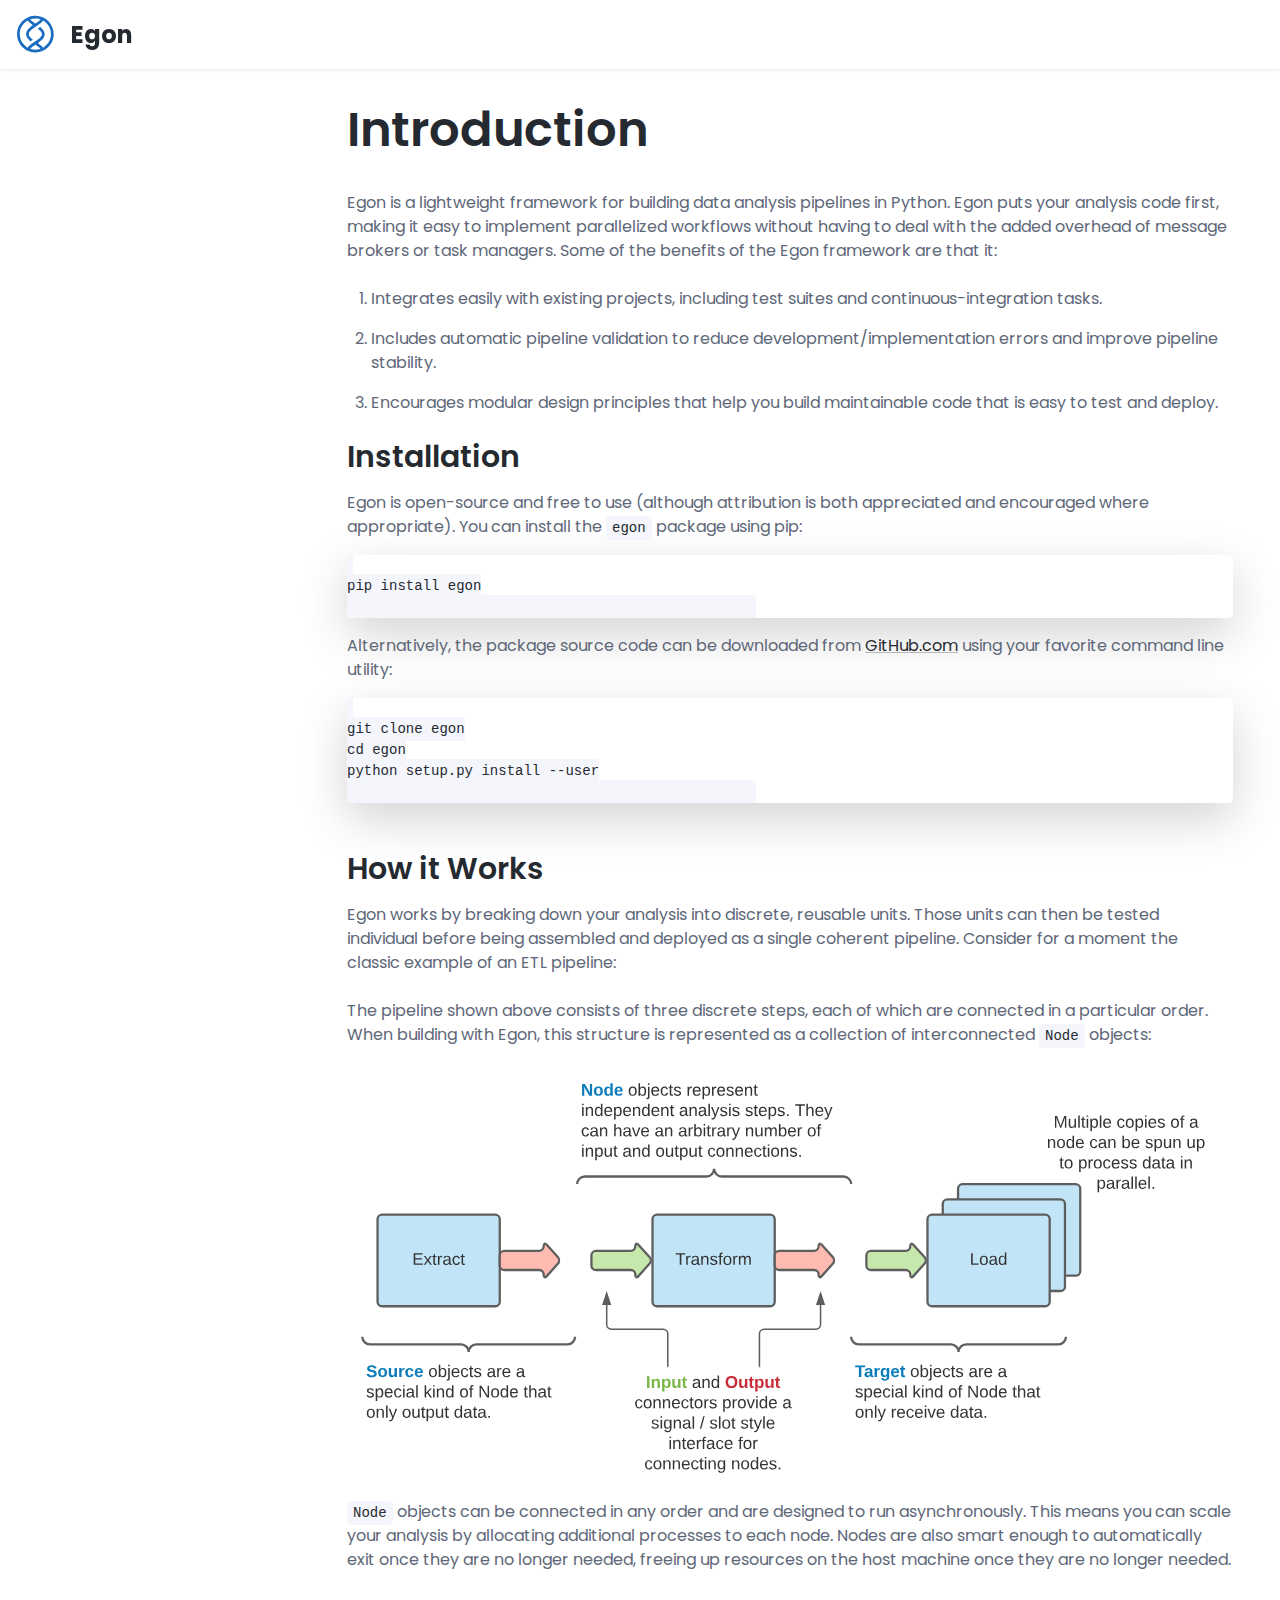
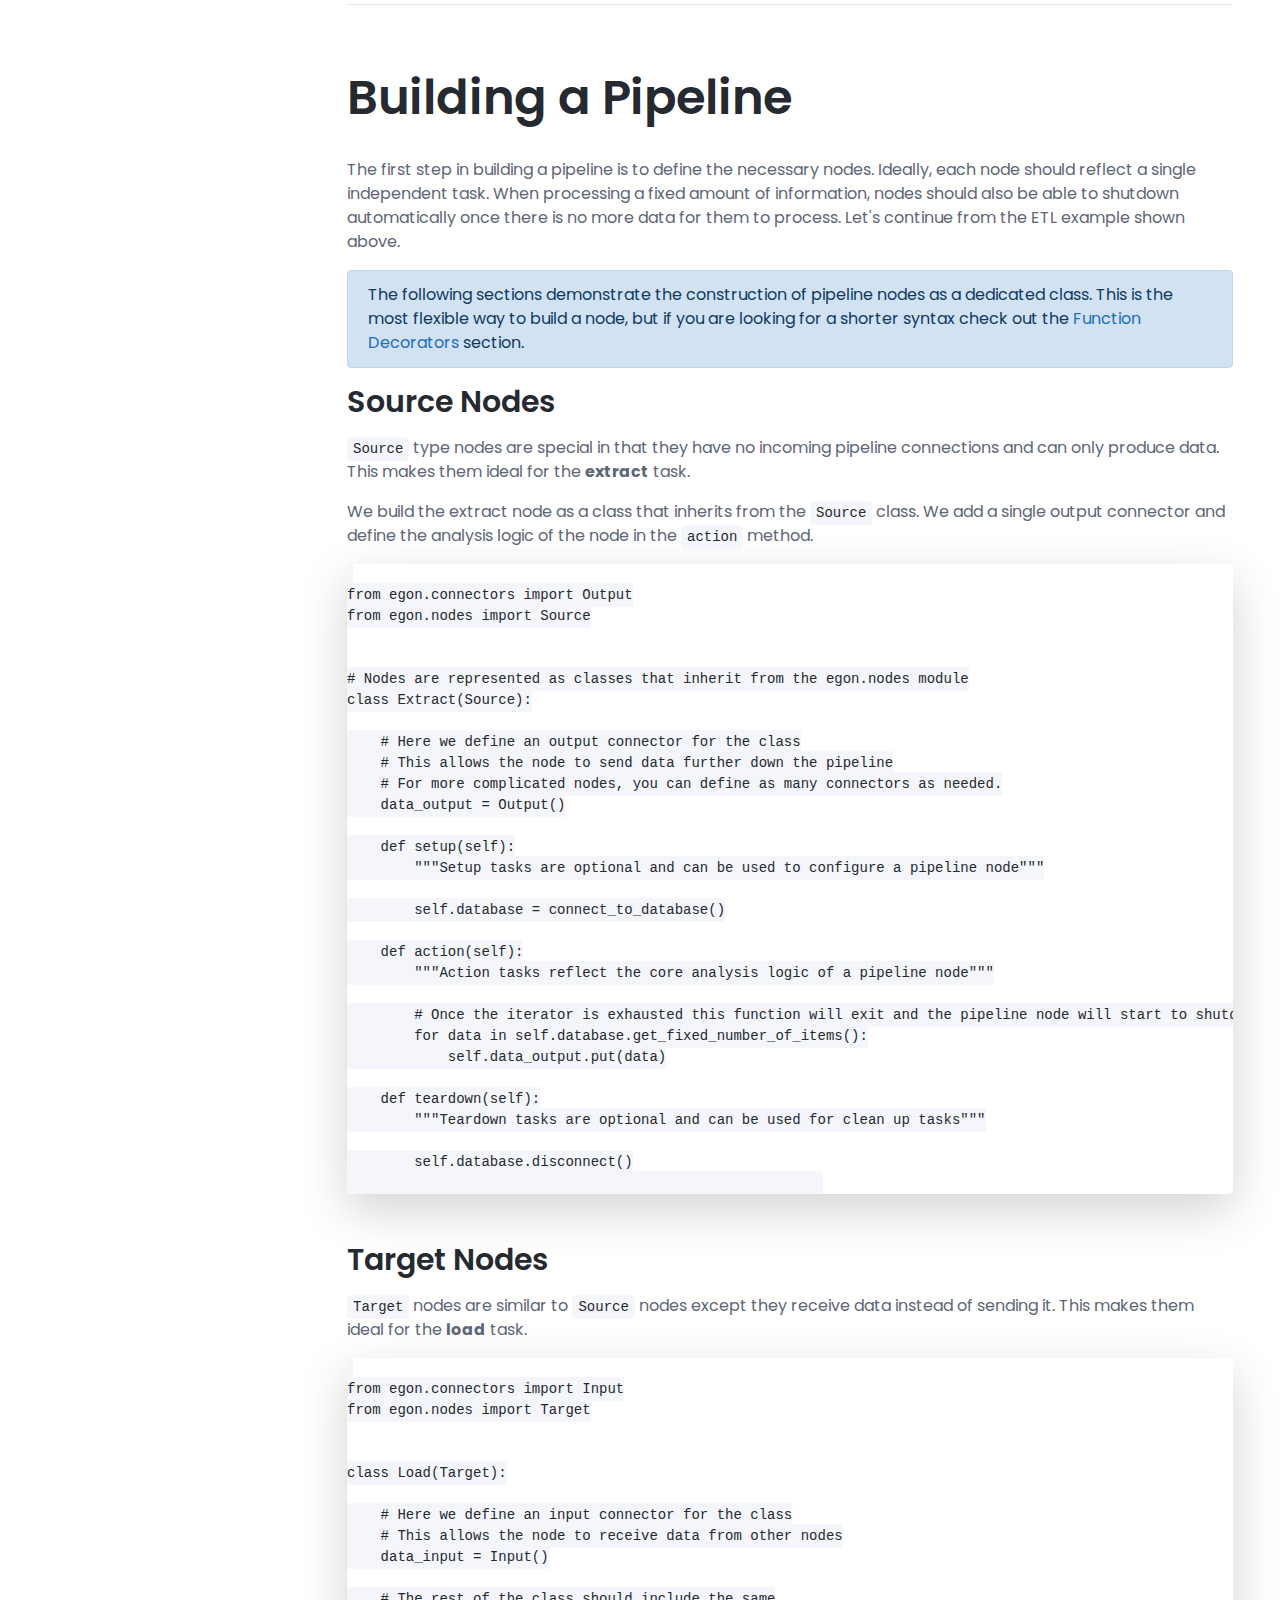
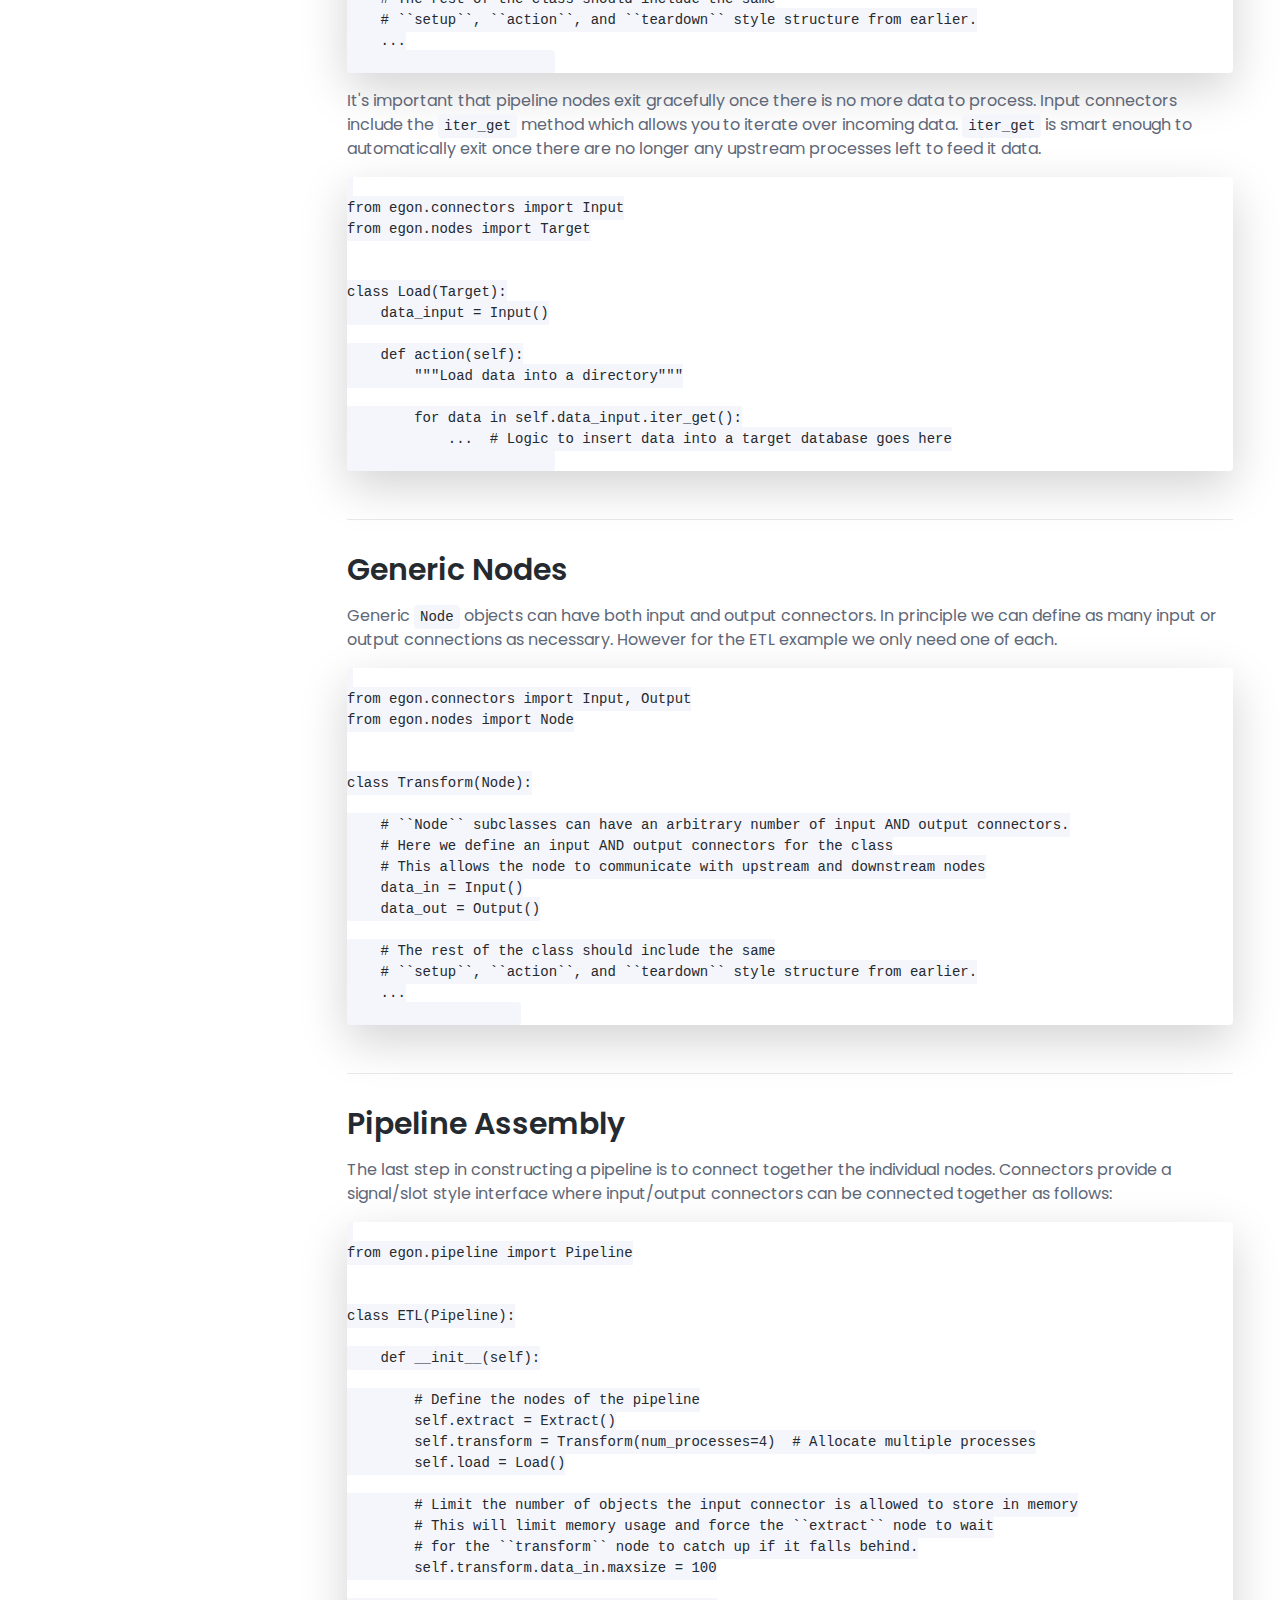
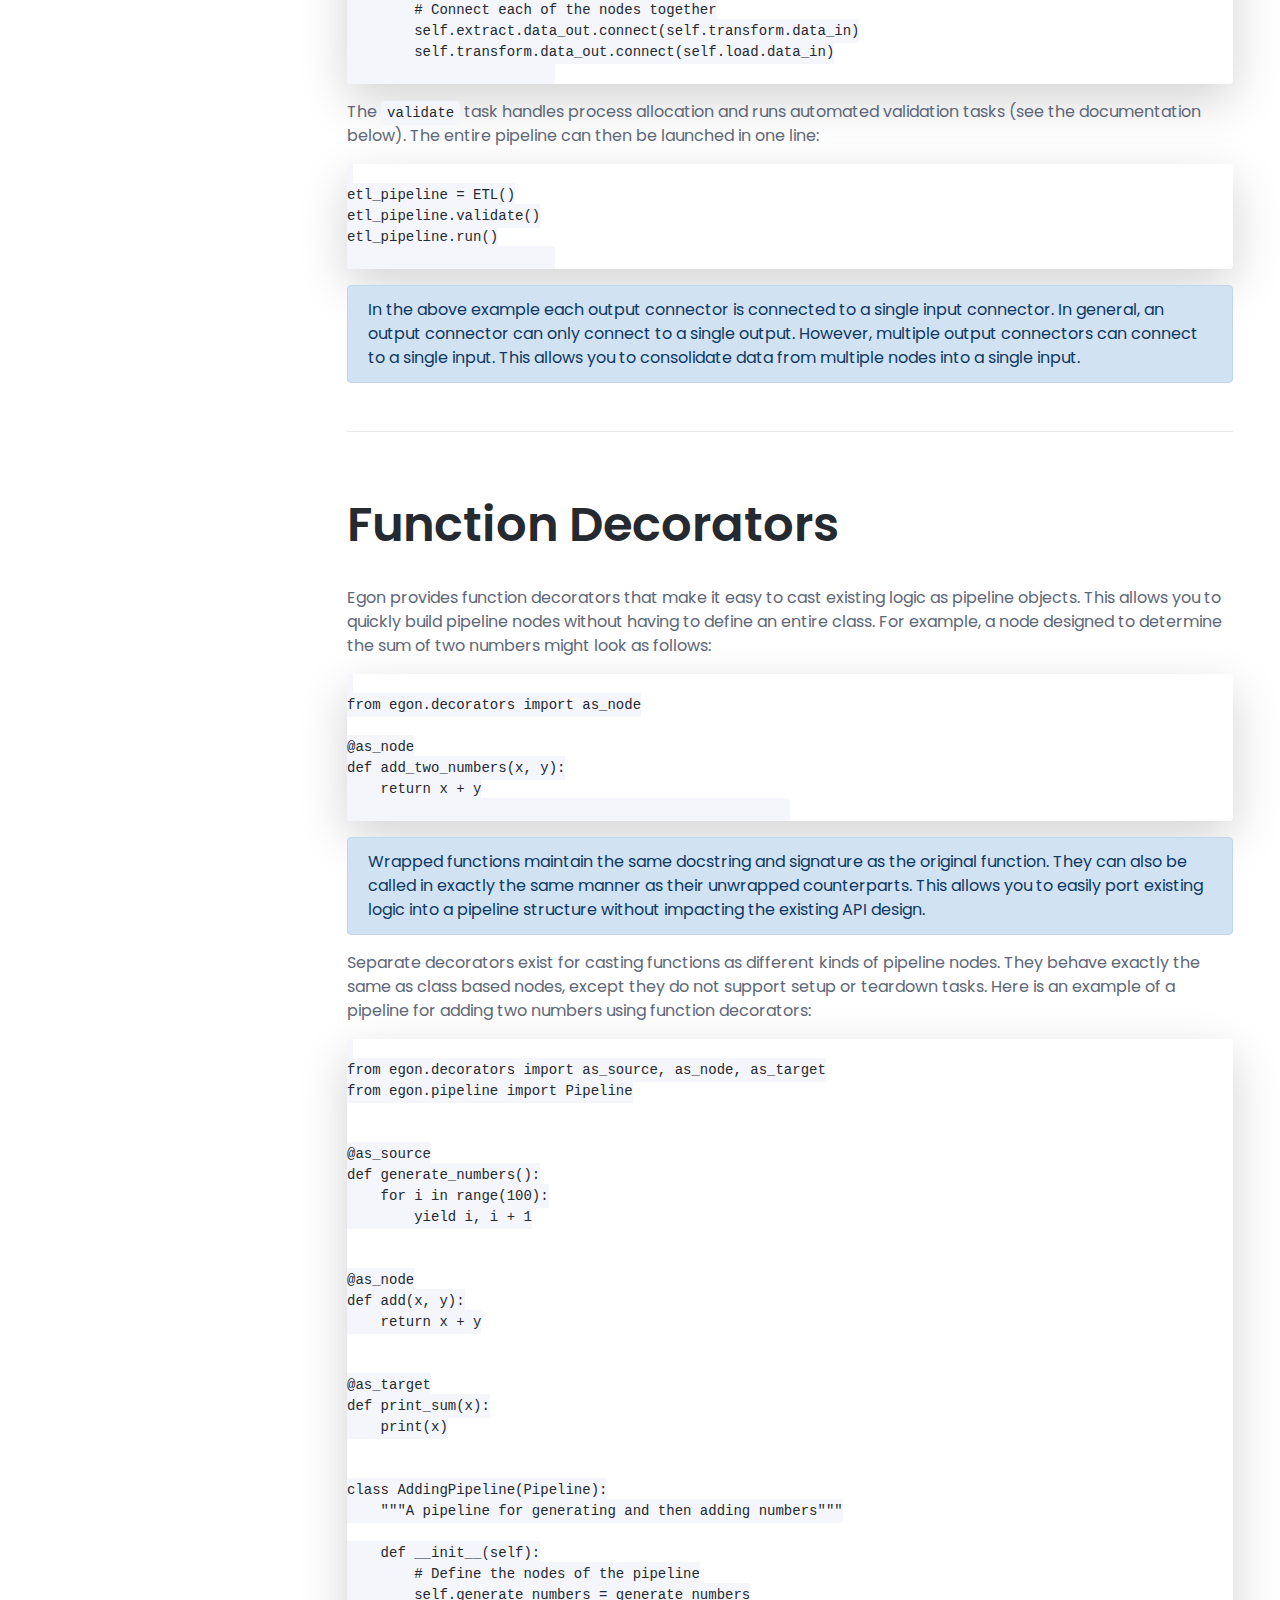
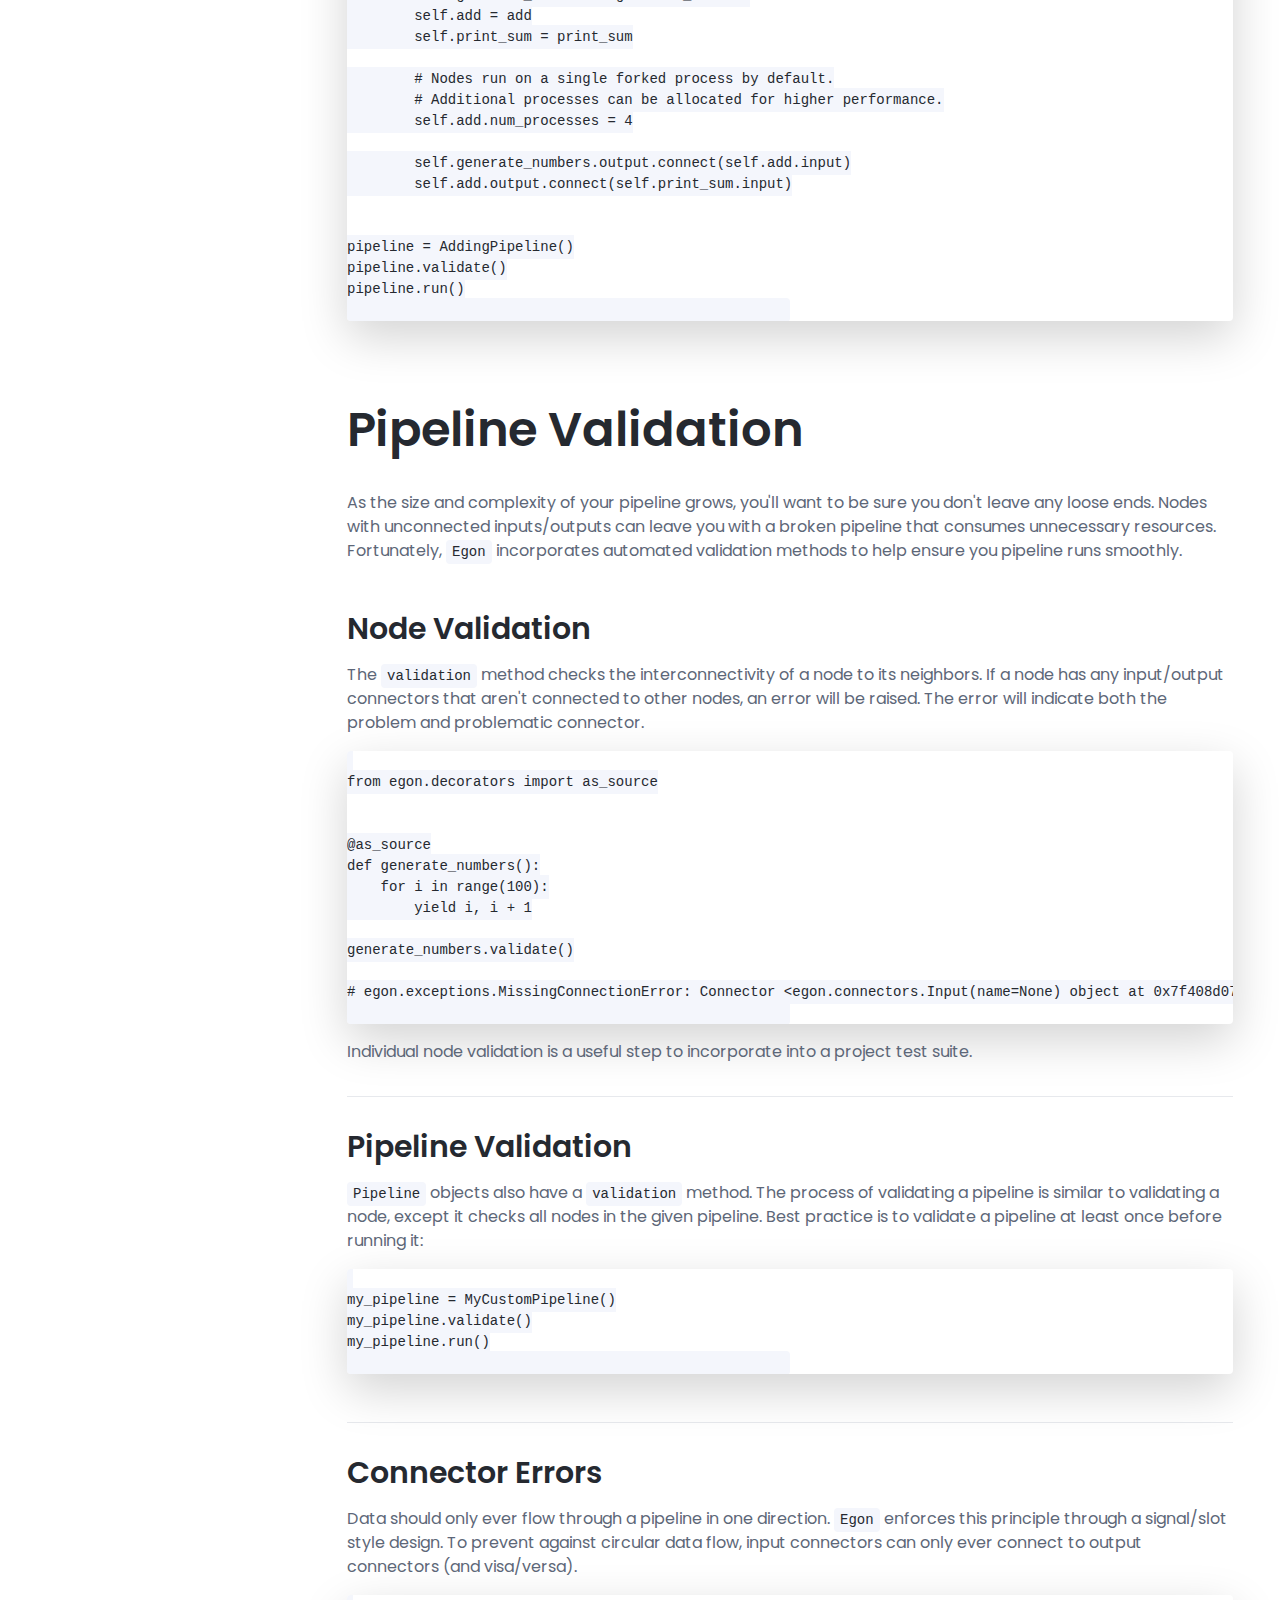
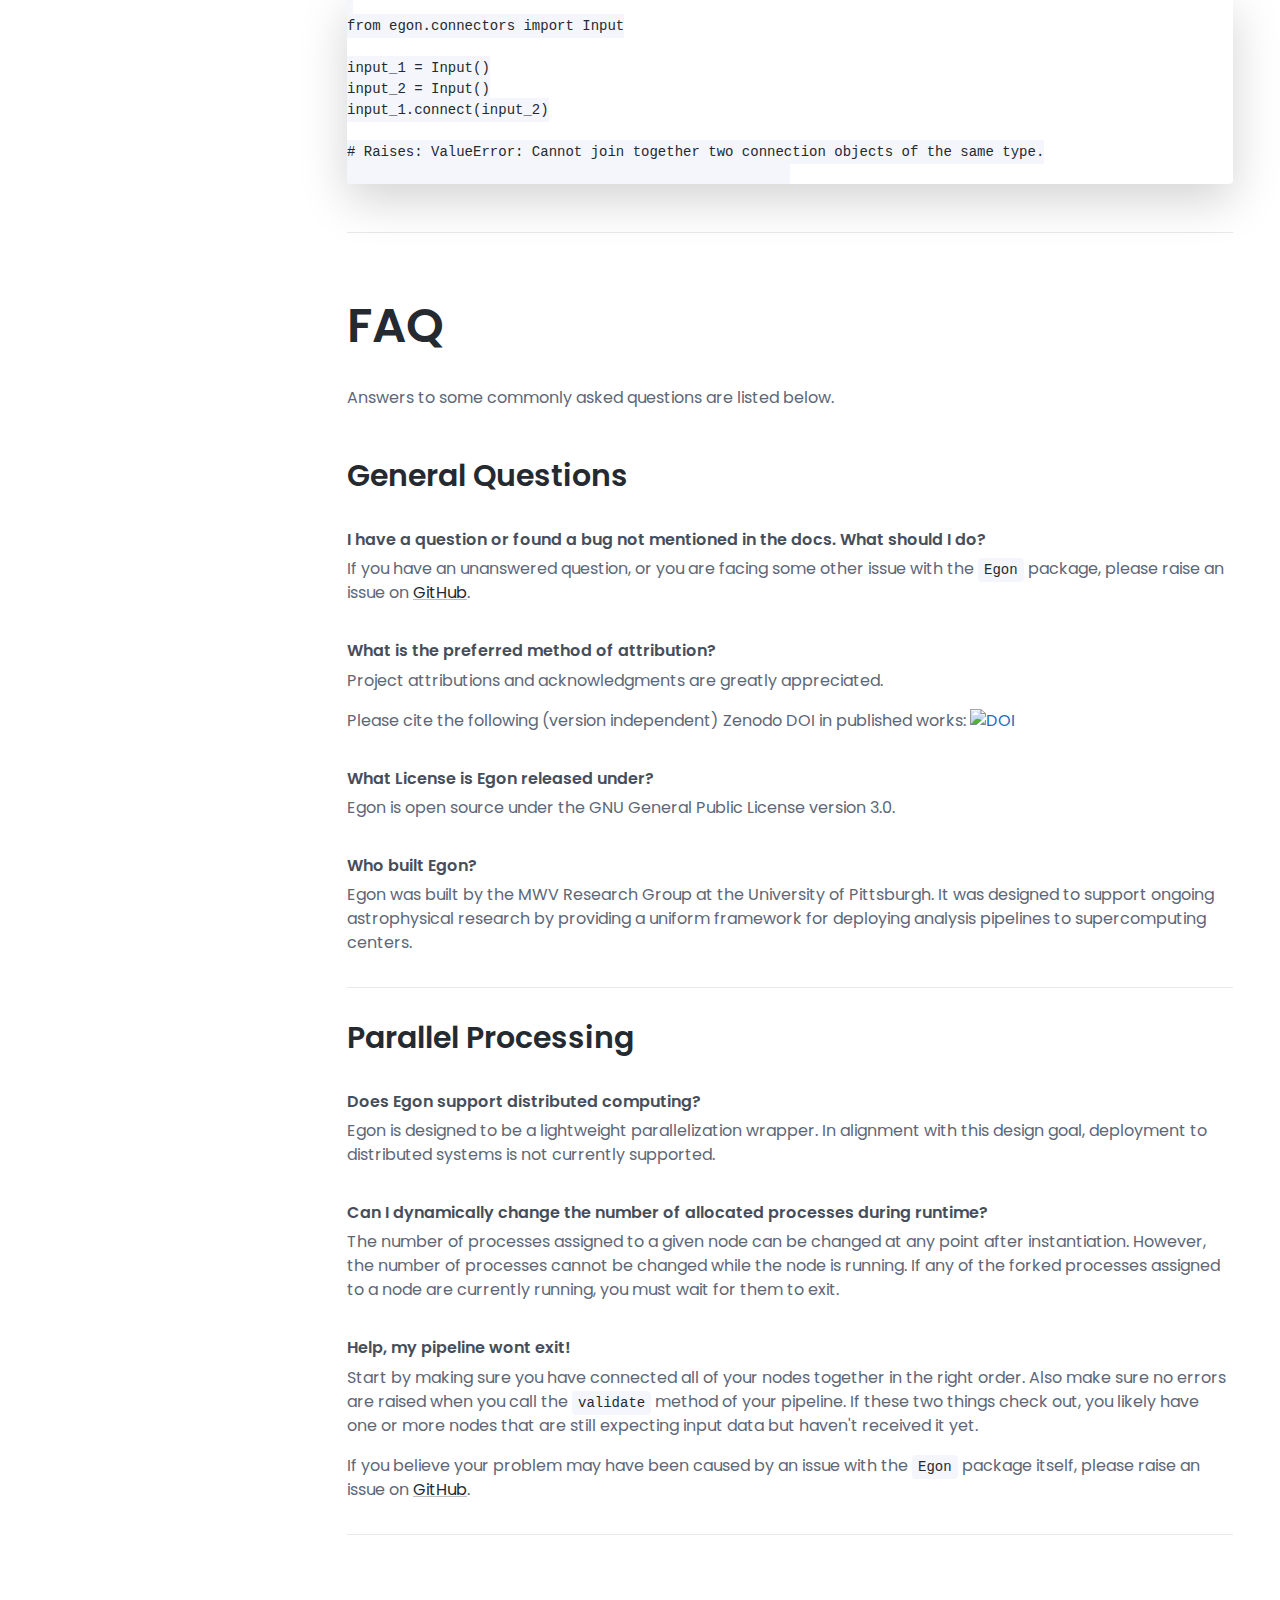
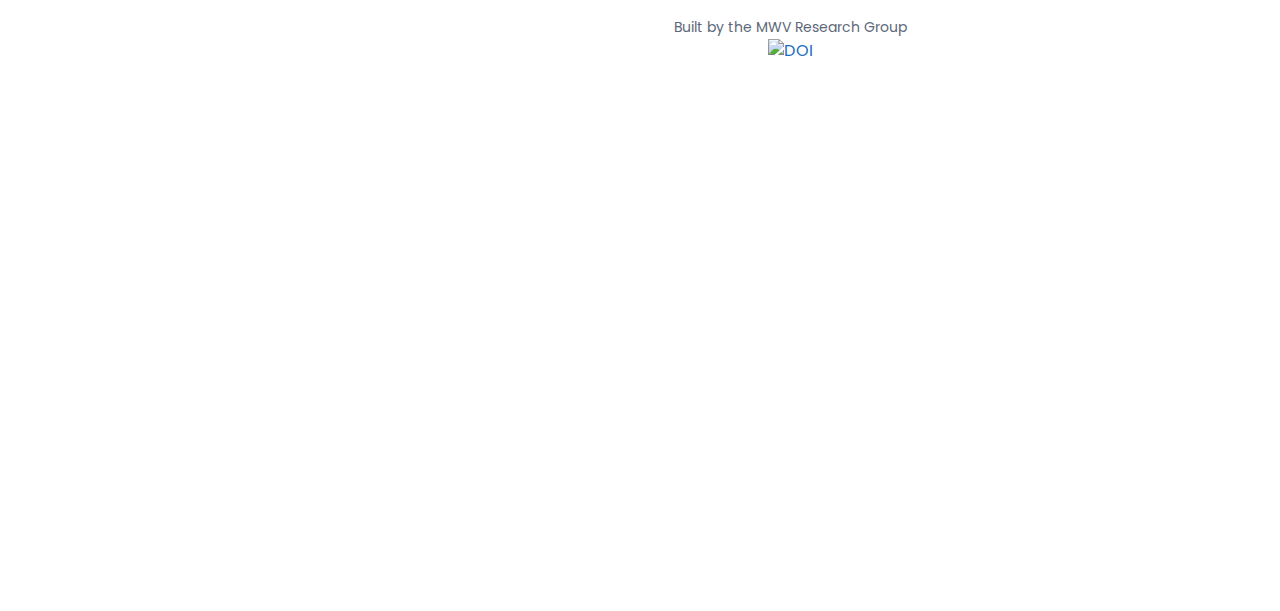
==== commit fa7038a5: "Describes how to limit the size of input connectors" ====
--- a/docs/docs-page.html
+++ b/docs/docs-page.html
@@ -97,7 +97,7 @@
                         <h2 class="section-heading">Installation</h2>
                         <p>
                             Egon is open-source and free to use (although attribution is both appreciated and encouraged where appropriate).
-                            You can install the Python Egon Framework using pip:
+                            You can install the <code>egon</code> package using pip:
                         </p>
                         <pre class="shadow-lg rounded"><code class="bash">
 pip install egon
@@ -116,7 +116,7 @@
                         <h2 class="section-heading">How it Works</h2>
                         <p>
                             Egon works by breaking down your analysis into discrete, reusable units.
-                            Those units can then be assembled, tested, and deployed as a single coherent pipeline.
+                            Those units can then be tested individual before being assembled and deployed as a single coherent pipeline.
                             Consider for a moment the classic example of an ETL pipeline:
                         </p>
                         <img class="figure-img img-fluid rounded" src="assets/images/etl.svg" alt="" style="width: 60%;">
@@ -129,7 +129,7 @@
                         <p>
                             <code>Node</code> objects can be connected in any order and are designed to run asynchronously.
                             This means you can scale your analysis by allocating additional processes to each node.
-                            Nodes are also smart enough to automatically exit once they are no longer needed.
+                            Nodes are also smart enough to automatically exit once they are no longer needed, freeing up resources on the host machine once they are no longer needed.
                         </p>
                     </section><!--//section-->
                 </article>
@@ -144,8 +144,6 @@
                             The first step in building a pipeline is to define the necessary nodes.
                             Ideally, each node should reflect a single independent task.
                             When processing a fixed amount of information, nodes should also be able to shutdown automatically once there is no more data for them to process.
-                        </p>
-                        <p>
                             Let's continue from the ETL example shown above.
                         </p>
                     </section>
@@ -219,7 +217,7 @@
     data_input = Input()
 
     # The rest of the class should include the same
-    # ``setup``, ``action``, and ``teardown`` structure from earlier.
+    # ``setup``, ``action``, and ``teardown`` style structure from earlier.
     ...
                         </code></pre>
 
@@ -268,7 +266,7 @@
     data_out = Output()
 
     # The rest of the class should include the same
-    # ``setup``, ``action``, and ``teardown`` structure from earlier.
+    # ``setup``, ``action``, and ``teardown`` style structure from earlier.
     ...
                     </code></pre>
                     </section><!--//section-->
@@ -291,6 +289,11 @@
         self.extract = Extract()
         self.transform = Transform(num_processes=4)  # Allocate multiple processes
         self.load = Load()
+
+        # Limit the number of objects the input connector is allowed to store in memory
+        # This will limit memory usage and force the ``extract`` node to wait
+        # for the ``transform`` node to catch up if it falls behind.
+        self.transform.data_in.maxsize = 100
 
         # Connect each of the nodes together
         self.extract.data_out.connect(self.transform.data_in)
@@ -373,7 +376,7 @@
         self.print_sum = print_sum
 
         # Nodes run on a single forked process by default.
-        # Additional processes can be allocated for higher performance
+        # Additional processes can be allocated for higher performance.
         self.add.num_processes = 4
 
         self.generate_numbers.output.connect(self.add.input)
@@ -489,8 +492,8 @@
                             </p>
                             <h5><i class="fas fa-question-circle"></i> What is the preferred method of attribution?</h5>
                             <p>Project attributions and acknowledgments are greatly appreciated.</p>
-                            <p>Please cite the following Zenodo DOI in published works:
-                                <a href="https://zenodo.org/badge/latestdoi/323648779"><img src="https://zenodo.org/badge/323648779.svg" alt="DOI" style="all: unset;"></a>
+                            <p>Please cite the following (version independent) Zenodo DOI in published works:
+                                <a href="https://doi.org/10.5281/zenodo.4396074"><img src="https://zenodo.org/badge/DOI/10.5281/zenodo.4396074.svg" alt="DOI" style="all: unset;"></a>
                             </p>
                             <h5><i class="fas fa-question-circle"></i> What License is Egon released under?</h5>
                             <p>
@@ -533,7 +536,7 @@
                     <div class="container text-center py-5">
                         <small class="copyright">Built by the MWV Research Group<a href="https://zenodo.org/badge/latestdoi/323648779"></a></small>
                         <br>
-                        <img src="https://zenodo.org/badge/323648779.svg" alt="DOI" style="all: unset;">
+                        <a href="https://doi.org/10.5281/zenodo.4396074"><img src="https://zenodo.org/badge/DOI/10.5281/zenodo.4396074.svg" alt="DOI" style="all: unset;"></a>
                     </div>
                 </footer>
             </div>
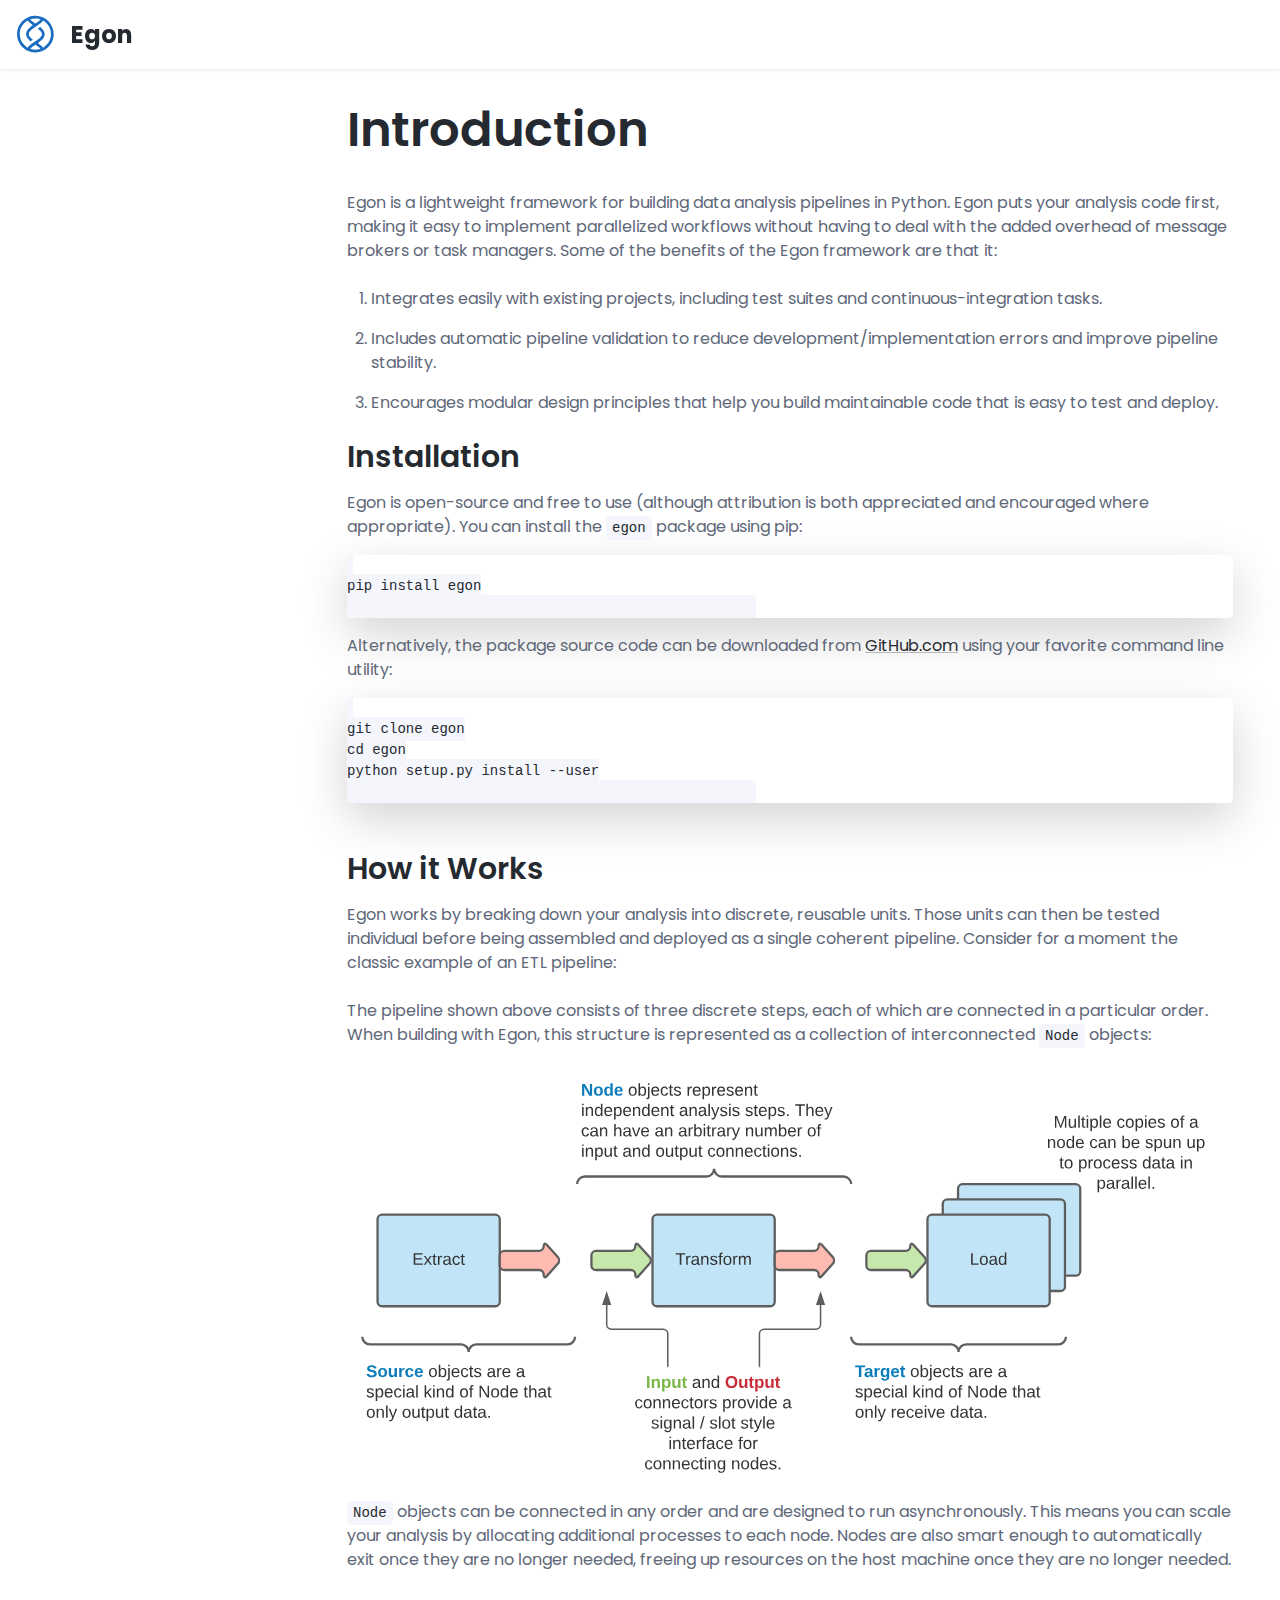
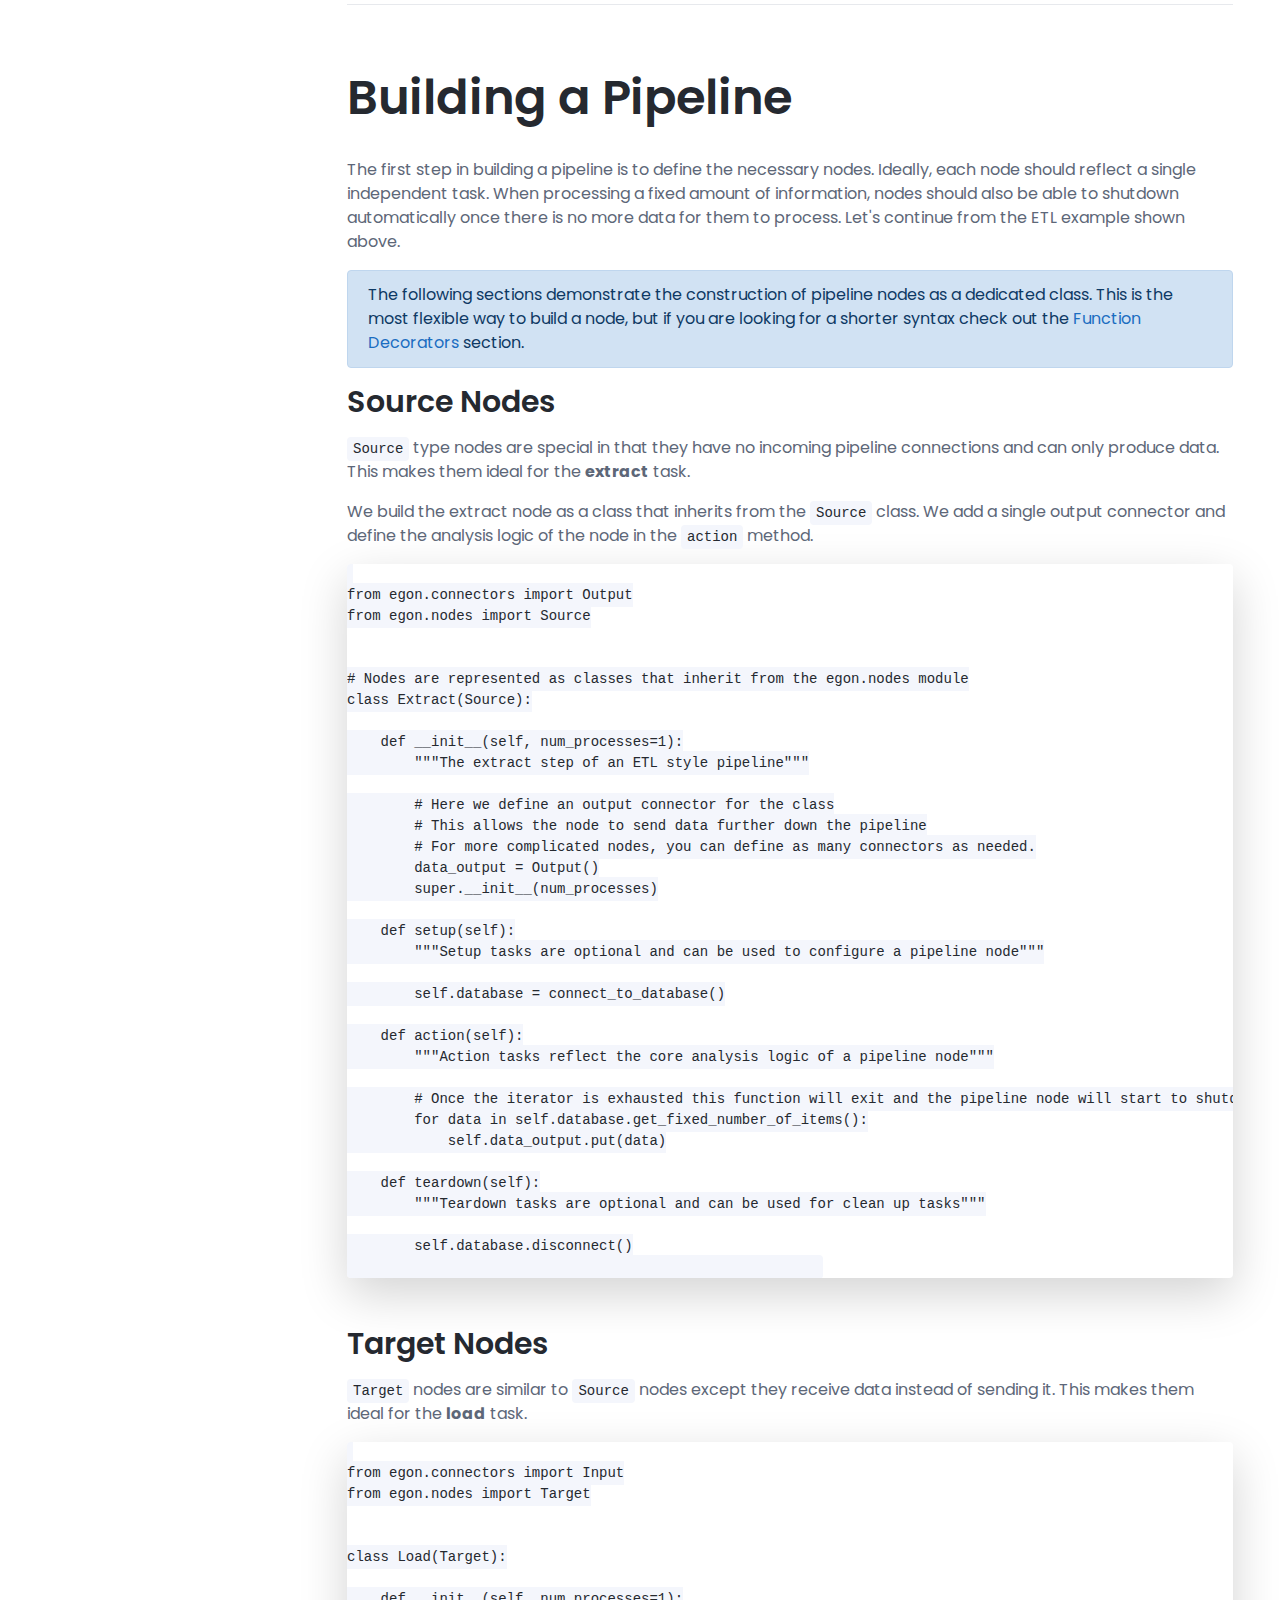
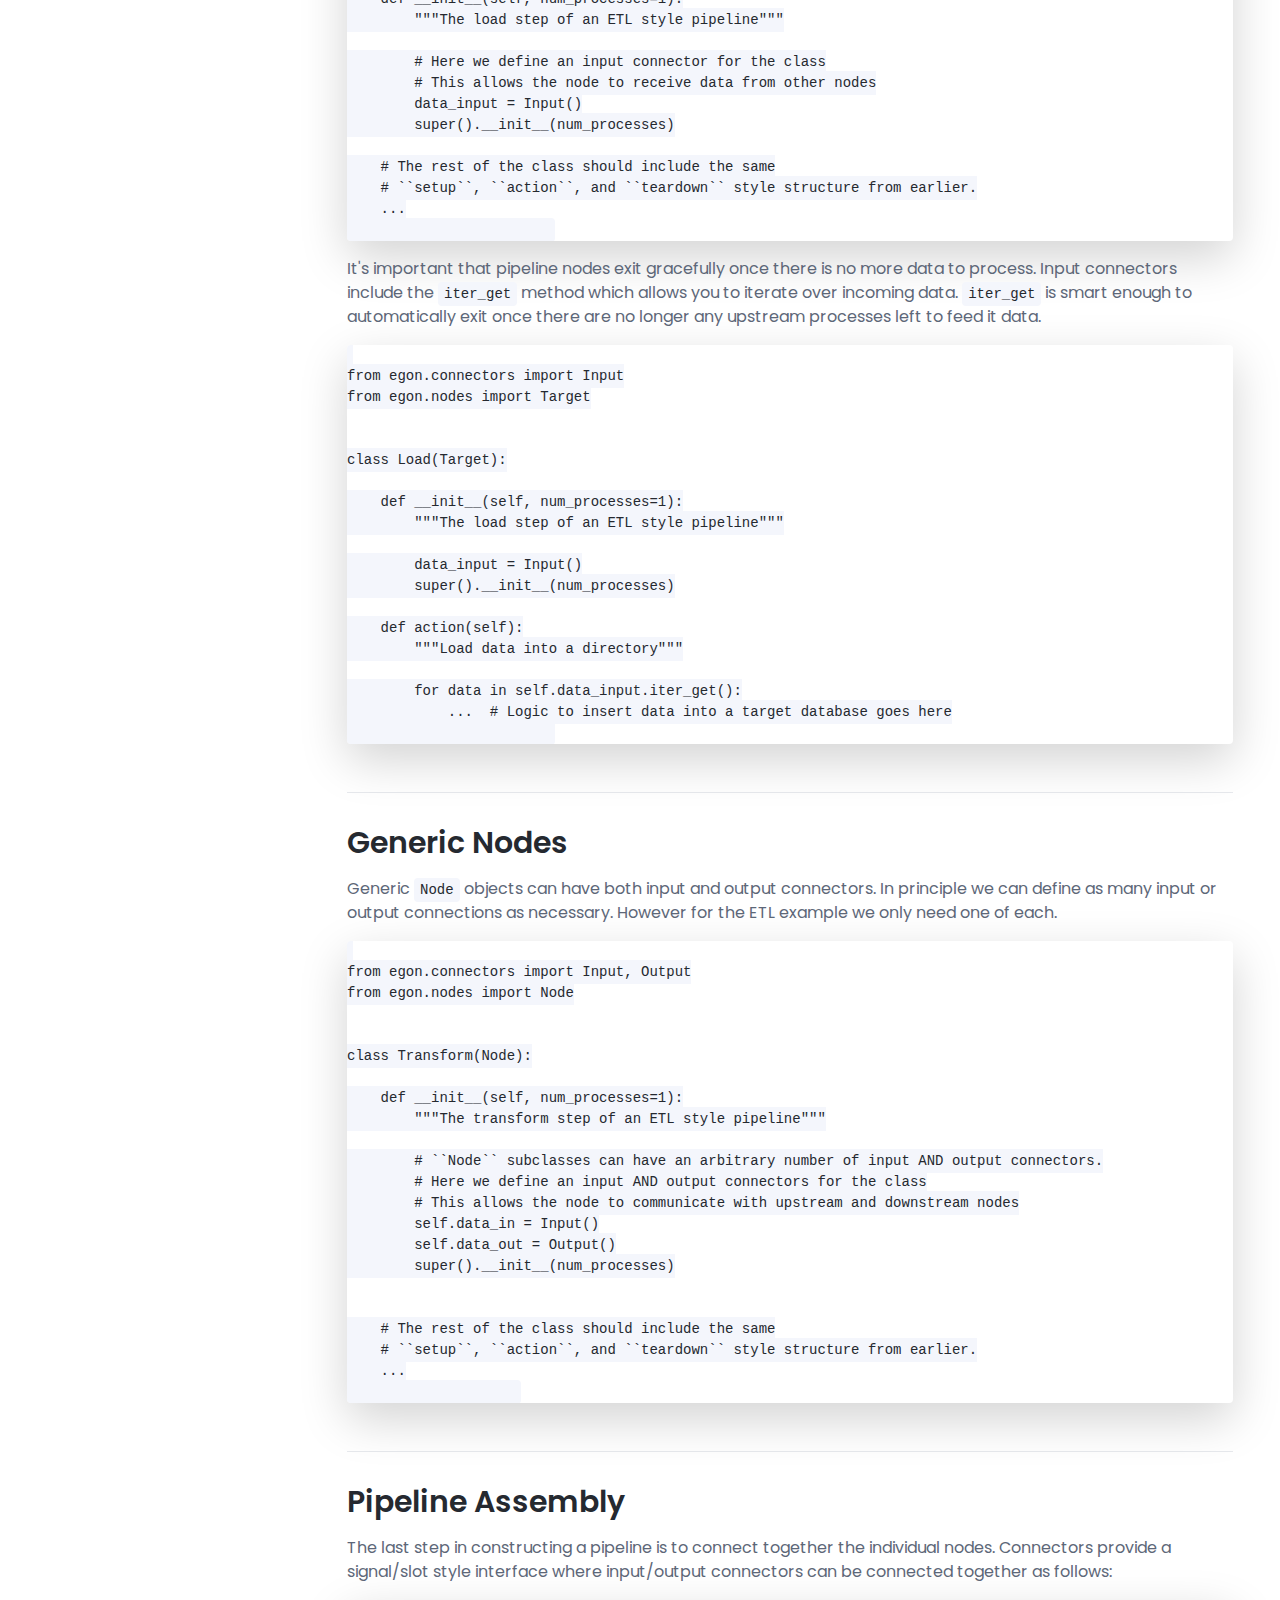
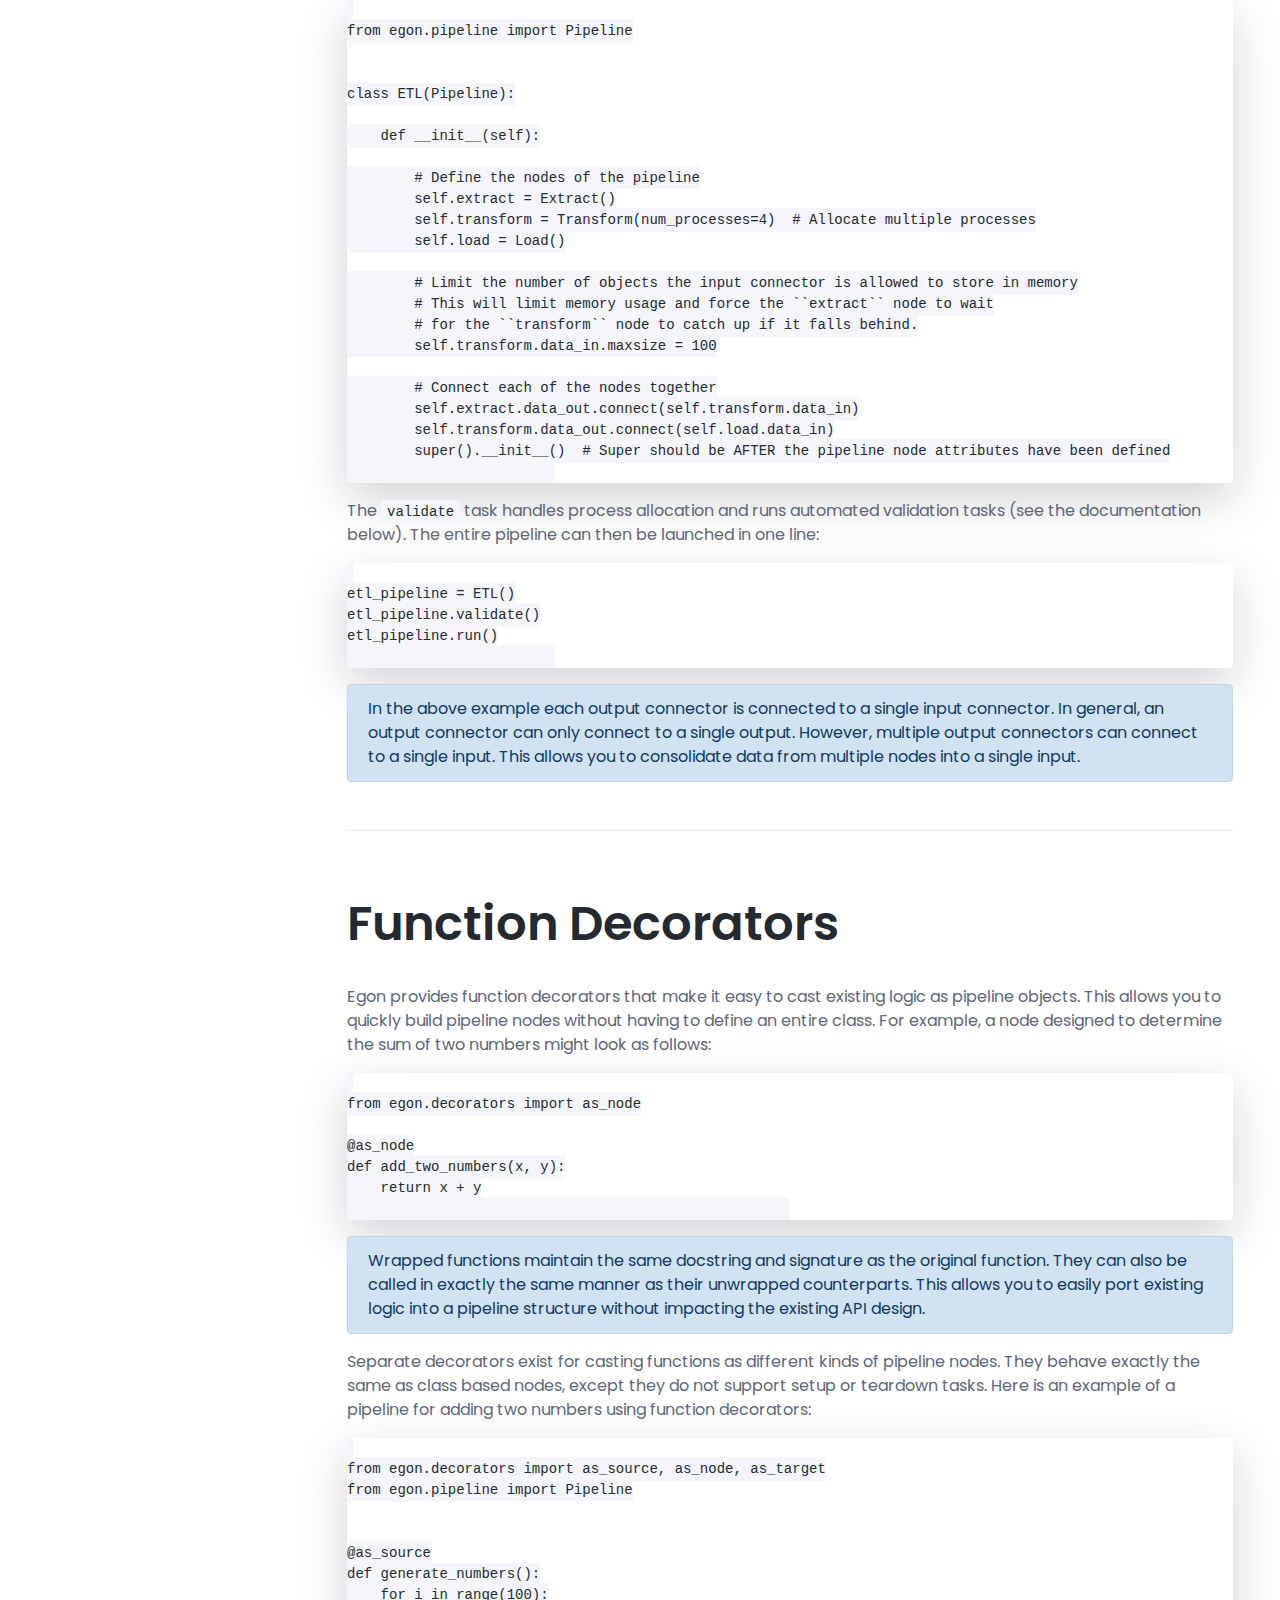
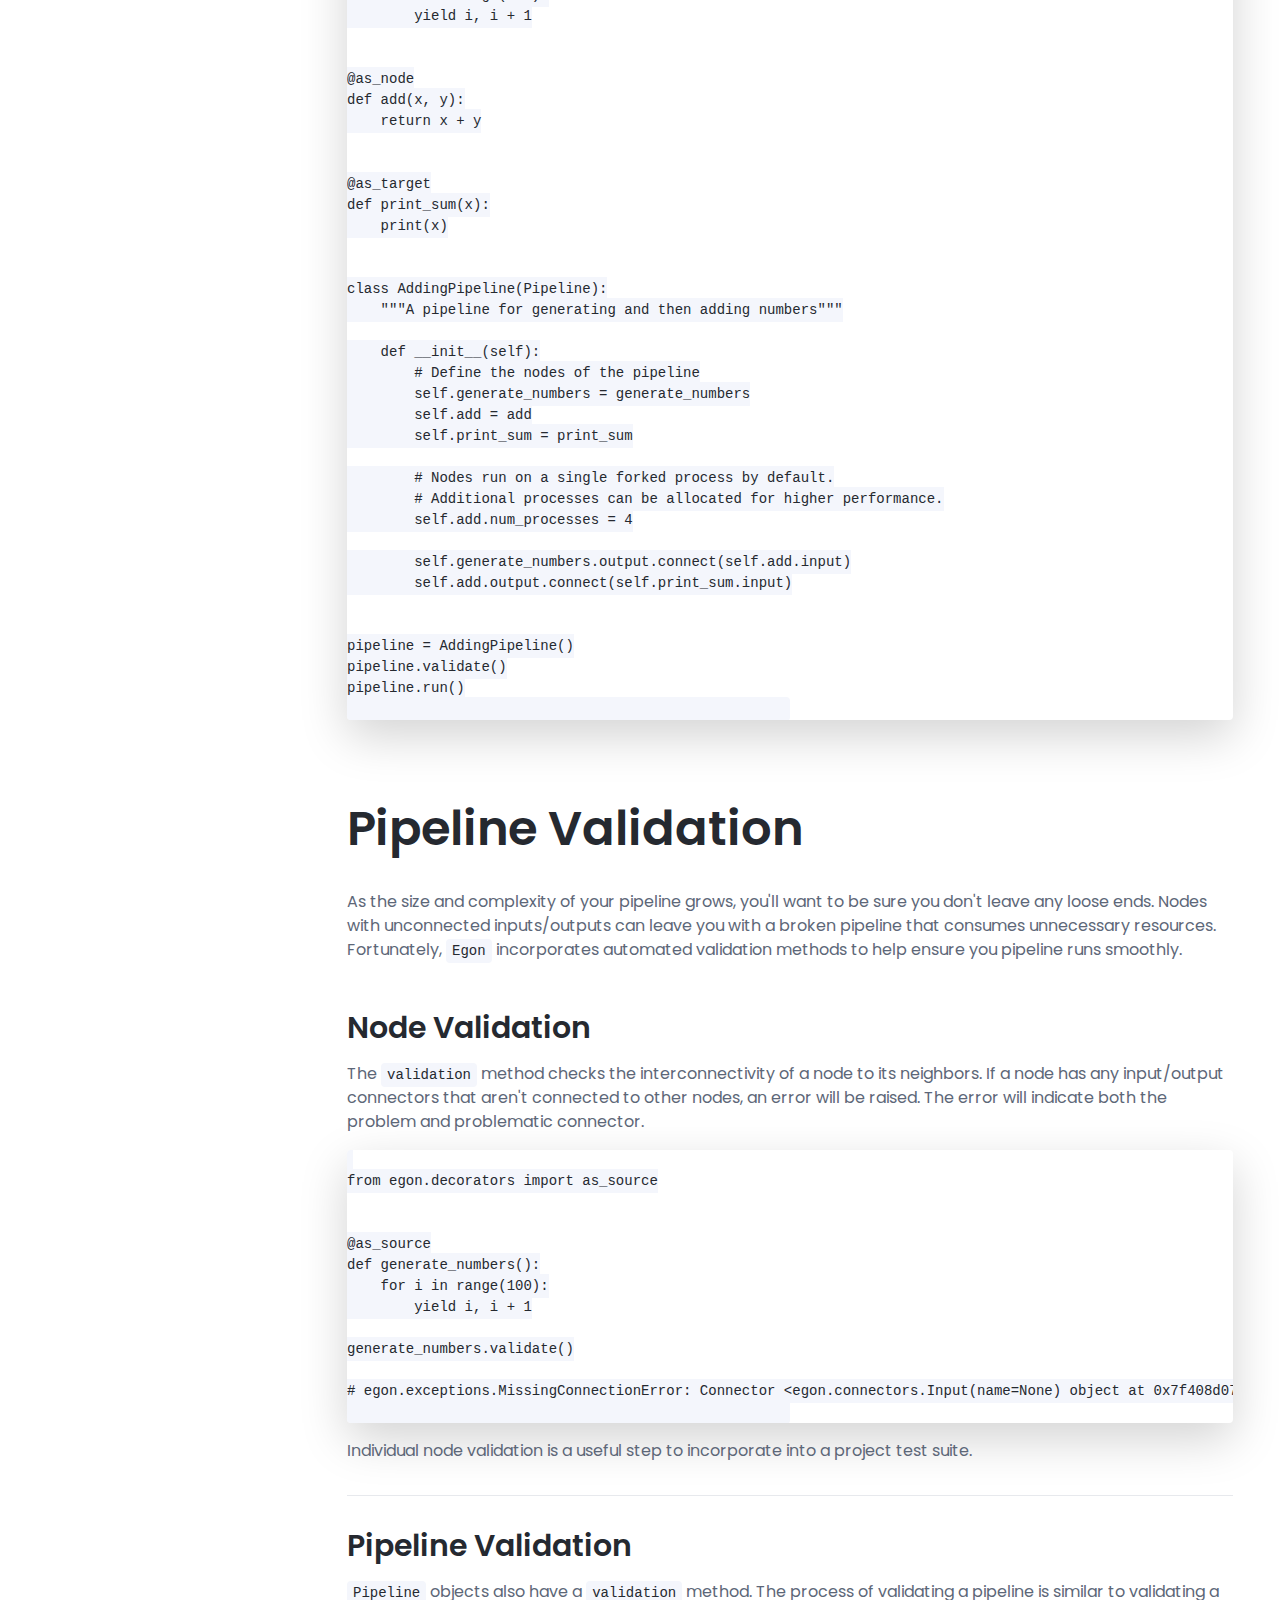
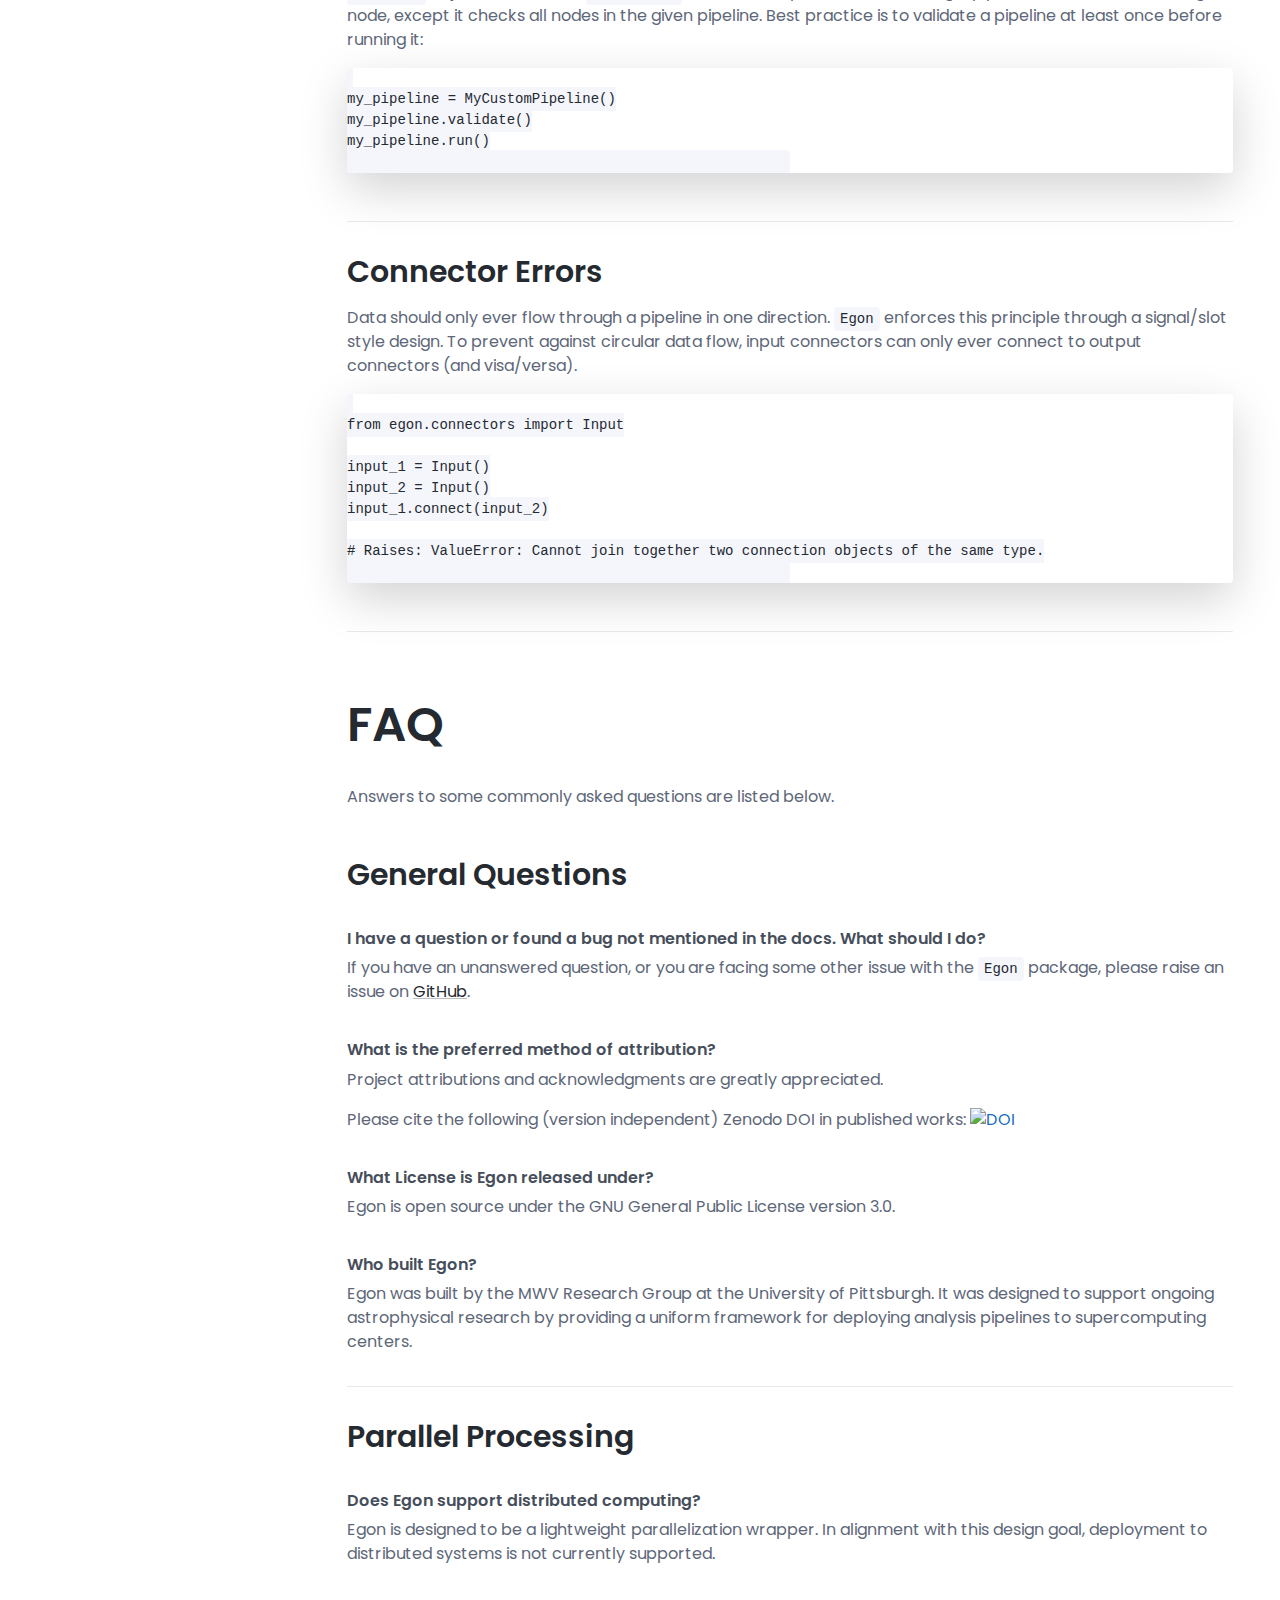
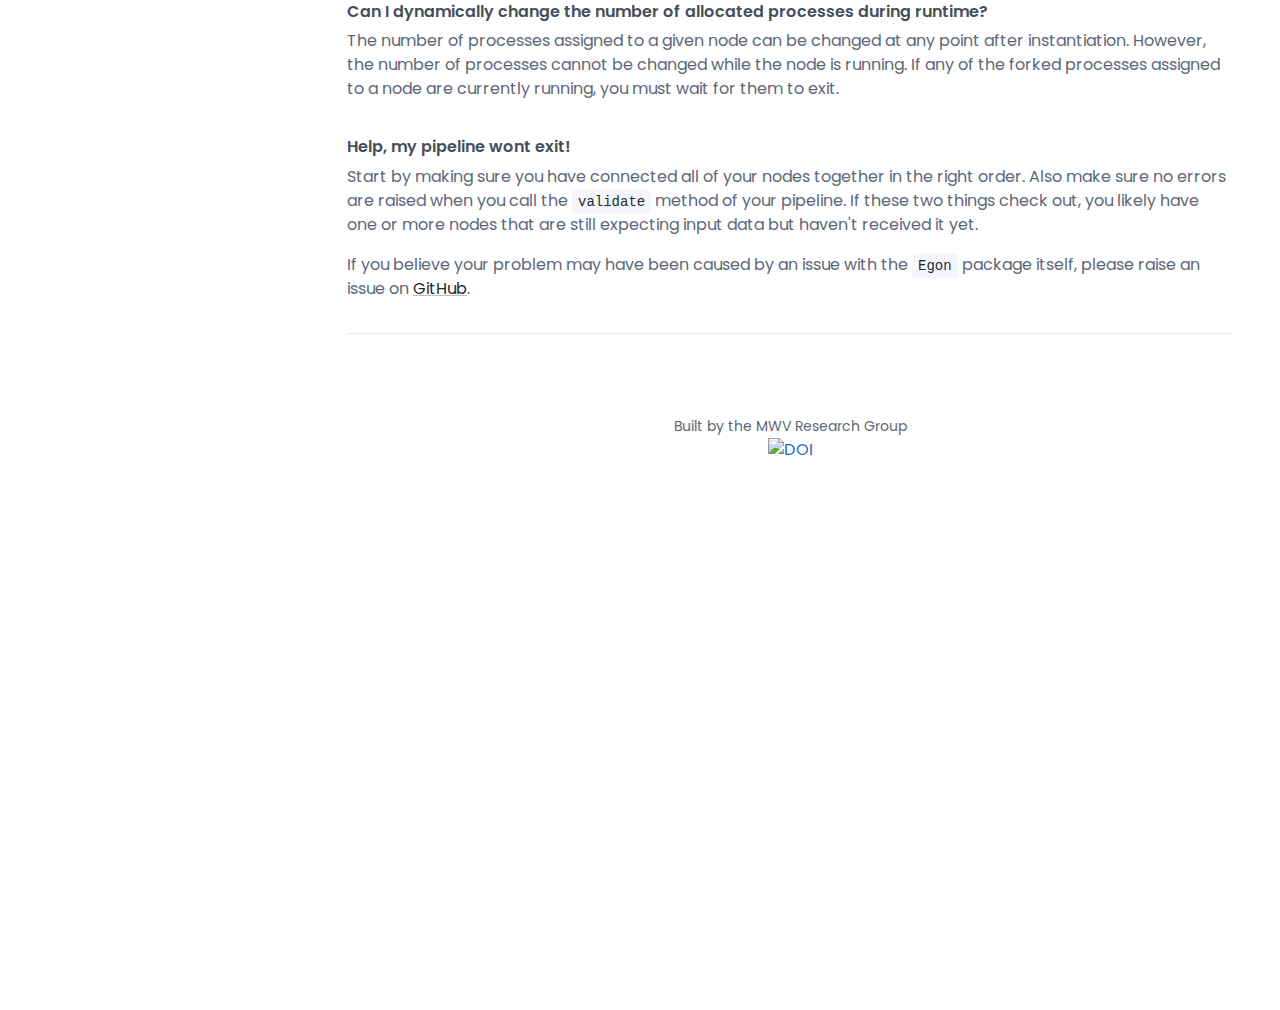
==== commit 19aa5423: "Moves node connector definitions into init" ====
--- a/docs/docs-page.html
+++ b/docs/docs-page.html
@@ -67,6 +67,10 @@
                     <li class="nav-item"><a class="nav-link scrollto" href="#item-node-validation">Node Validation</a></li>
                     <li class="nav-item"><a class="nav-link scrollto" href="#item-pipeline-validation">Pipeline Validation</a></li>
                     <li class="nav-item"><a class="nav-link scrollto" href="#item-connector-errors">Connector Errors</a></li>
+                    <li class="nav-item section-title"><a class="nav-link scrollto active" href="#section-mock"><span class="theme-icon-holder mr-2"><i class="fas fa-tasks"></i></span>Unit Testing</a></li>
+                    <li class="nav-item"><a class="nav-link scrollto" href="#item-mock-source">MockSource</a></li>
+                    <li class="nav-item"><a class="nav-link scrollto" href="#item-mock-target">MockTarget</a></li>
+                    <li class="nav-item"><a class="nav-link scrollto" href="#item-mock-node">MockNode</a></li>
                     <li class="nav-item section-title"><a class="nav-link scrollto active" href="#section-FAQ"><span class="theme-icon-holder mr-2"><i class="fas fa-question-circle"></i></span>FAQ</a></li>
                     <li class="nav-item"><a class="nav-link scrollto" href="#item-general-questions">General Questions</a></li>
                     <li class="nav-item"><a class="nav-link scrollto" href="#item-parallel-processing">Parallel Processing</a></li>
@@ -173,10 +177,14 @@
 # Nodes are represented as classes that inherit from the egon.nodes module
 class Extract(Source):
 
-    # Here we define an output connector for the class
-    # This allows the node to send data further down the pipeline
-    # For more complicated nodes, you can define as many connectors as needed.
-    data_output = Output()
+    def __init__(self, num_processes=1):
+        """The extract step of an ETL style pipeline"""
+
+        # Here we define an output connector for the class
+        # This allows the node to send data further down the pipeline
+        # For more complicated nodes, you can define as many connectors as needed.
+        data_output = Output()
+        super.__init__(num_processes)
 
     def setup(self):
         """Setup tasks are optional and can be used to configure a pipeline node"""
@@ -212,9 +220,13 @@
 
 class Load(Target):
 
-    # Here we define an input connector for the class
-    # This allows the node to receive data from other nodes
-    data_input = Input()
+    def __init__(self, num_processes=1):
+        """The load step of an ETL style pipeline"""
+
+        # Here we define an input connector for the class
+        # This allows the node to receive data from other nodes
+        data_input = Input()
+        super().__init__(num_processes)
 
     # The rest of the class should include the same
     # ``setup``, ``action``, and ``teardown`` style structure from earlier.
@@ -232,7 +244,12 @@
 
 
 class Load(Target):
-    data_input = Input()
+
+    def __init__(self, num_processes=1):
+        """The load step of an ETL style pipeline"""
+
+        data_input = Input()
+        super().__init__(num_processes)
 
     def action(self):
         """Load data into a directory"""
@@ -259,11 +276,16 @@
 
 class Transform(Node):
 
-    # ``Node`` subclasses can have an arbitrary number of input AND output connectors.
-    # Here we define an input AND output connectors for the class
-    # This allows the node to communicate with upstream and downstream nodes
-    data_in = Input()
-    data_out = Output()
+    def __init__(self, num_processes=1):
+        """The transform step of an ETL style pipeline"""
+
+        # ``Node`` subclasses can have an arbitrary number of input AND output connectors.
+        # Here we define an input AND output connectors for the class
+        # This allows the node to communicate with upstream and downstream nodes
+        self.data_in = Input()
+        self.data_out = Output()
+        super().__init__(num_processes)
+
 
     # The rest of the class should include the same
     # ``setup``, ``action``, and ``teardown`` style structure from earlier.
@@ -298,6 +320,7 @@
         # Connect each of the nodes together
         self.extract.data_out.connect(self.transform.data_in)
         self.transform.data_out.connect(self.load.data_in)
+        super().__init__()  # Super should be AFTER the pipeline node attributes have been defined
                         </code></pre>
                         <p>
                             The <code>validate</code> task handles process allocation and runs automated validation tasks (see the documentation below).
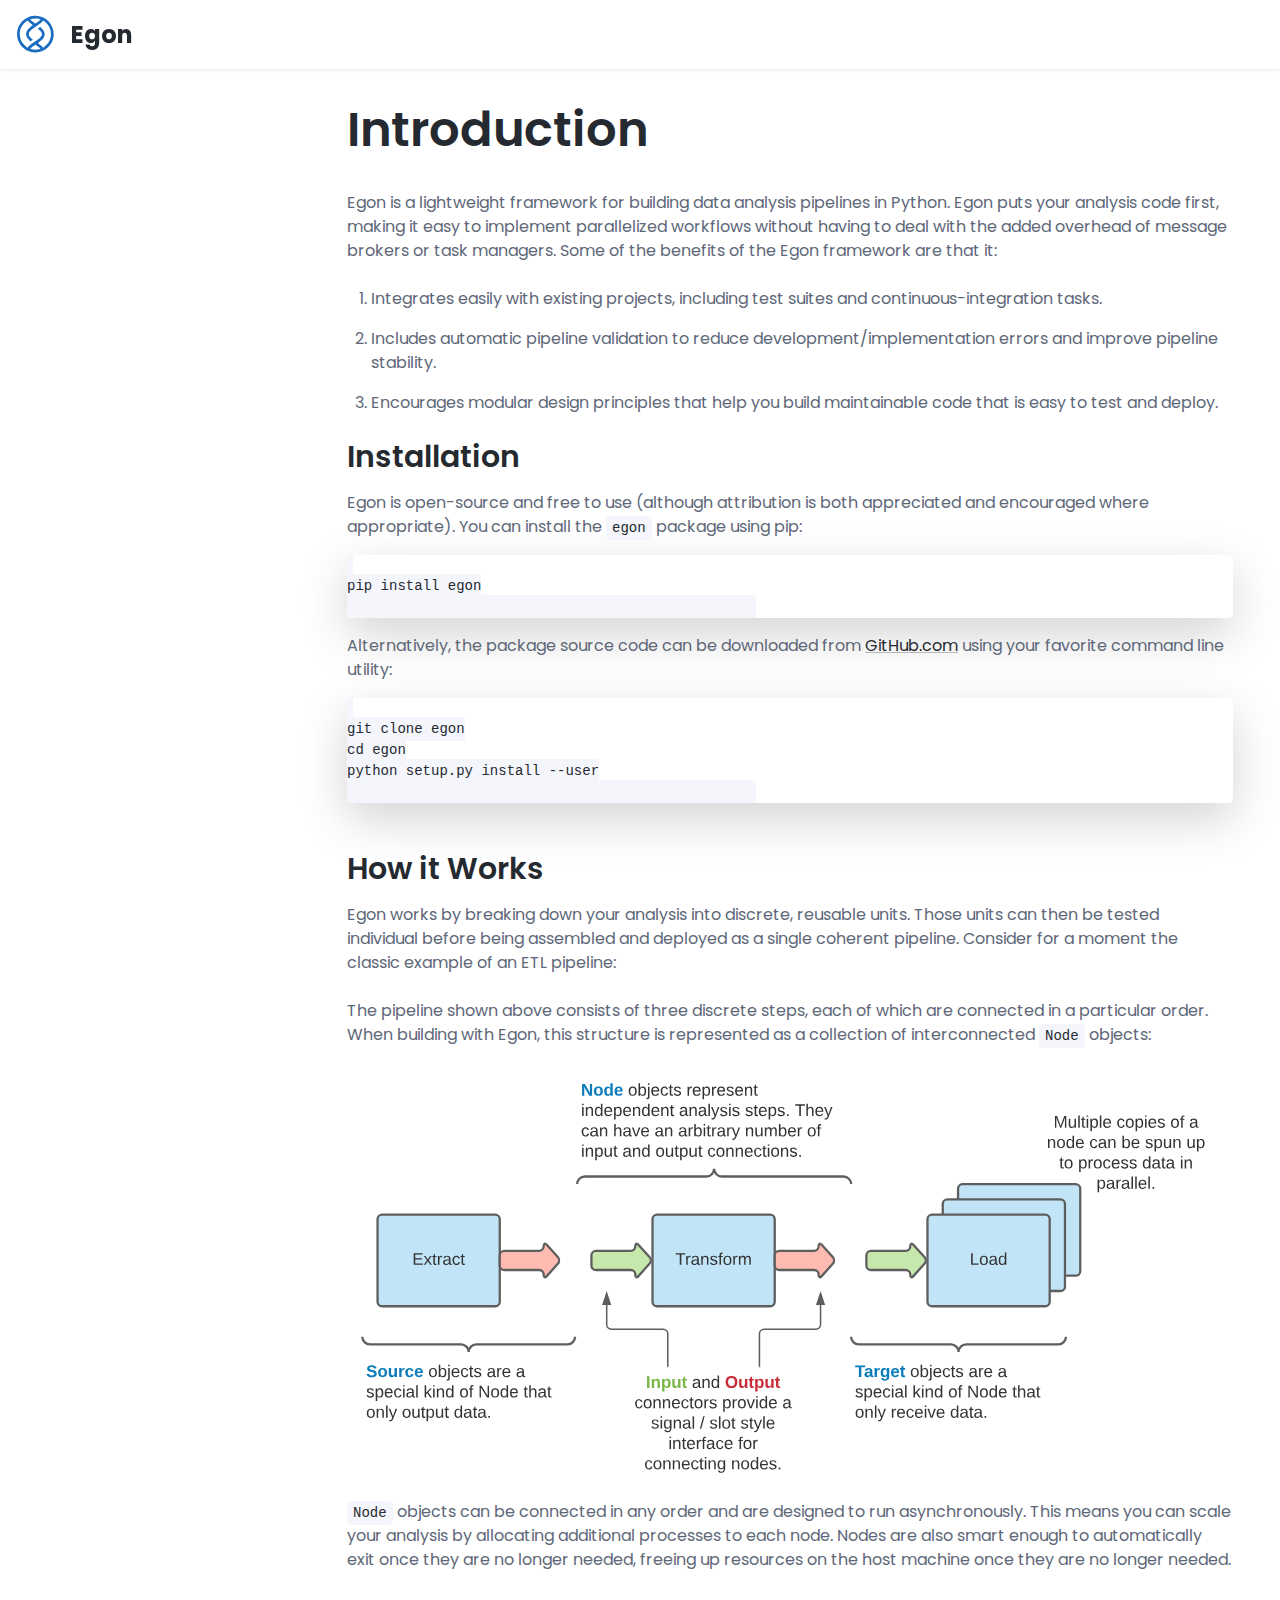
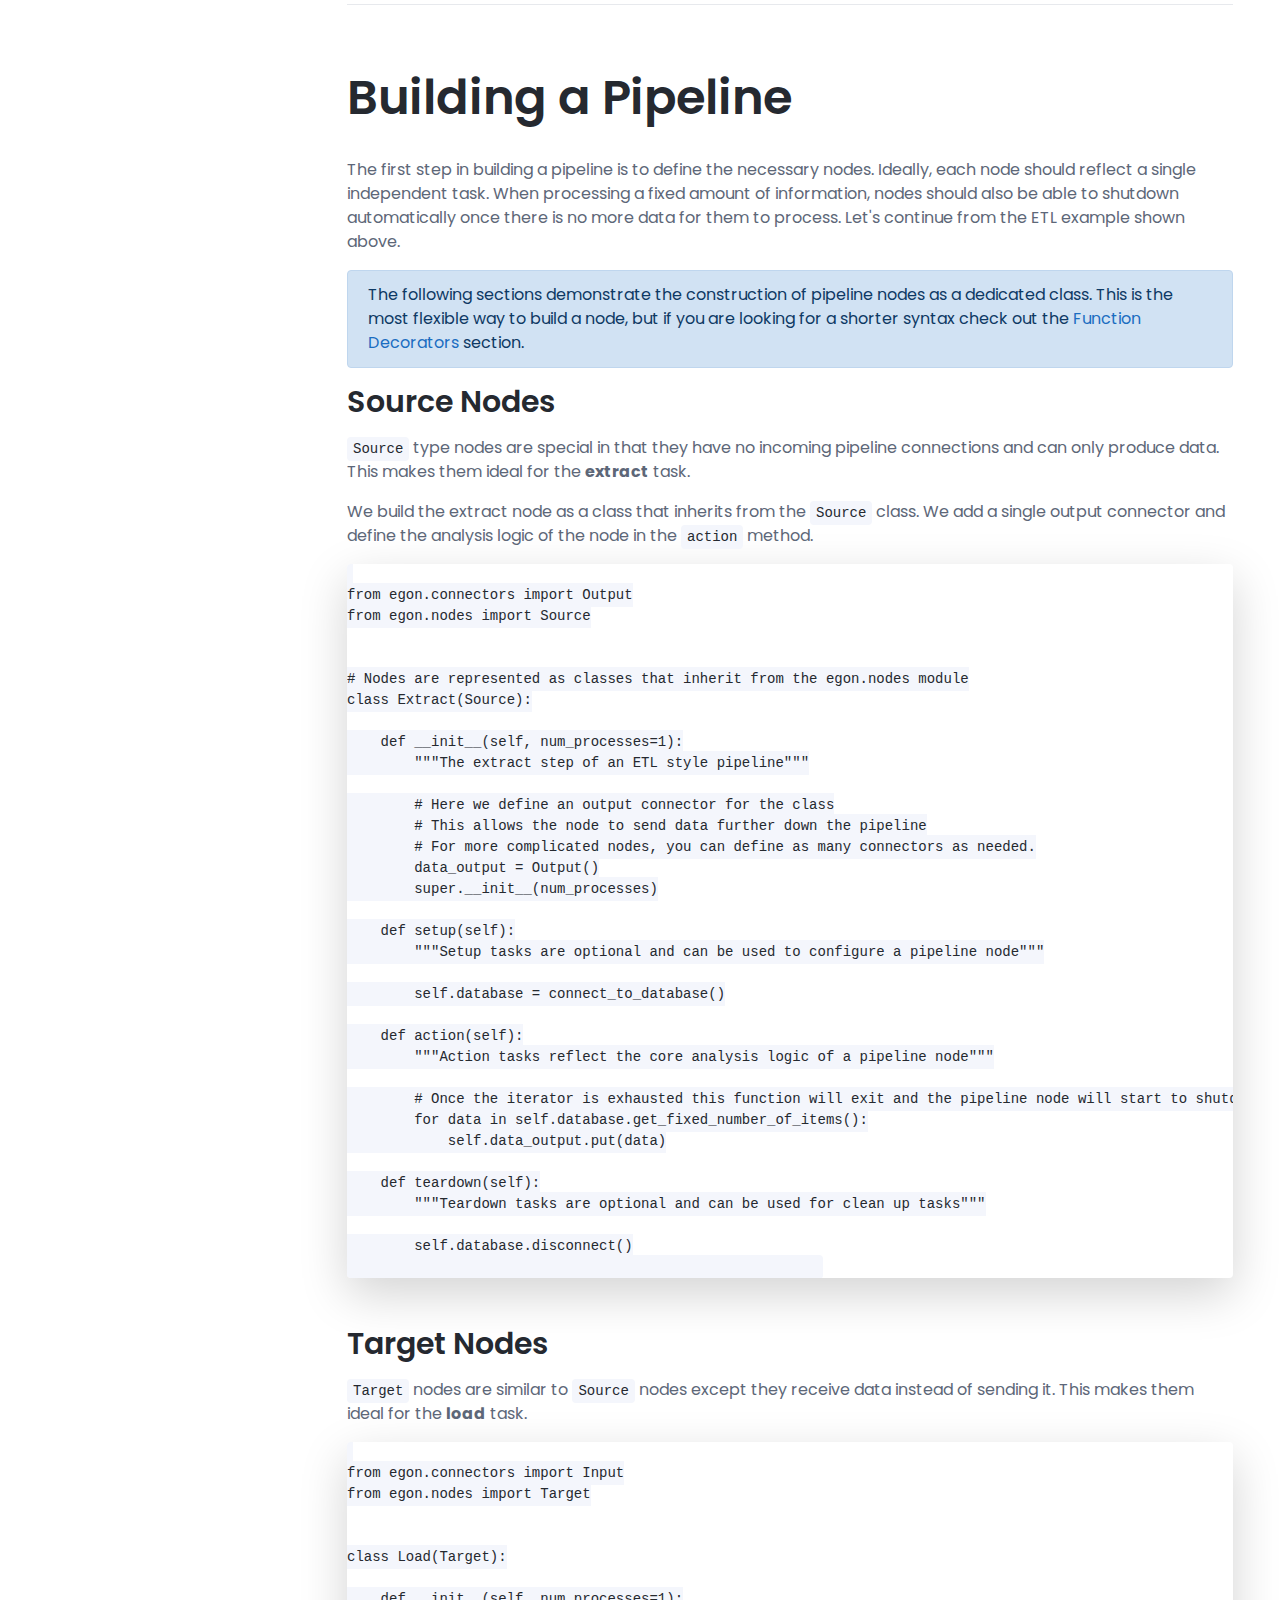
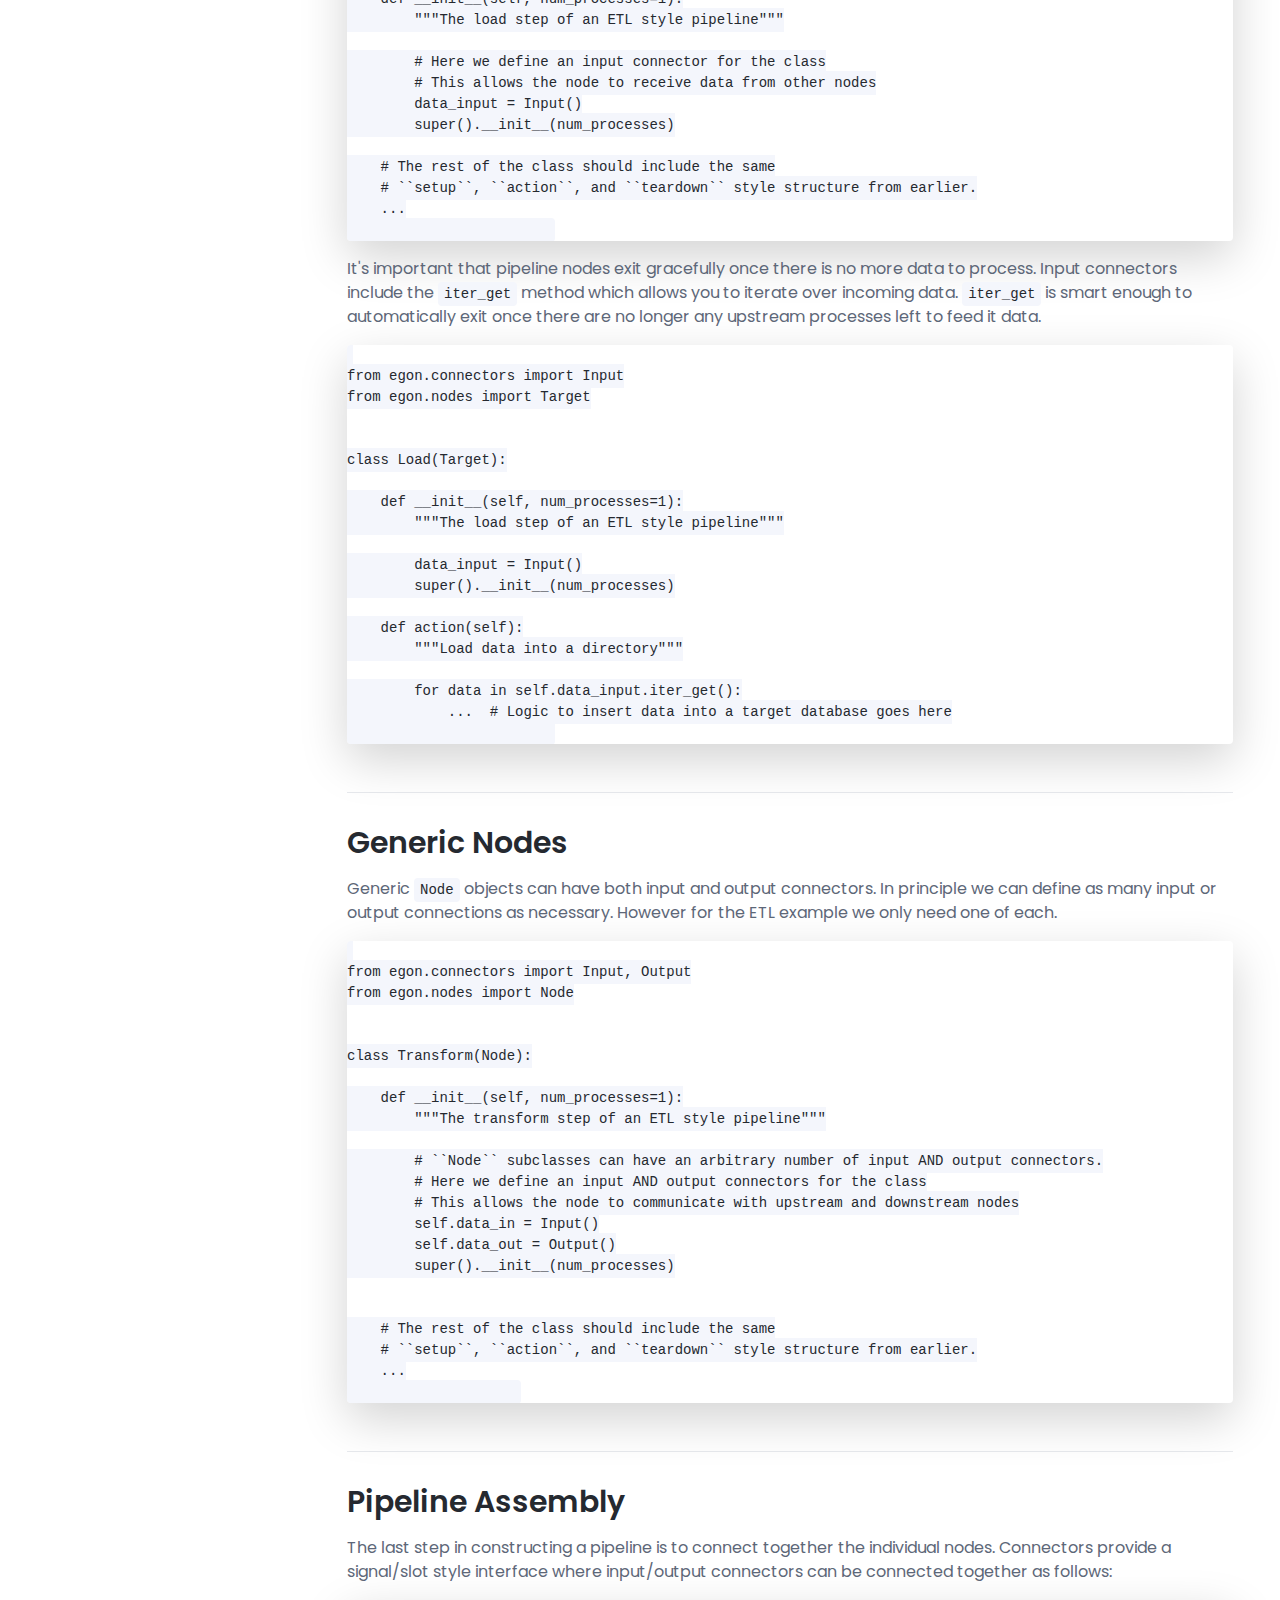
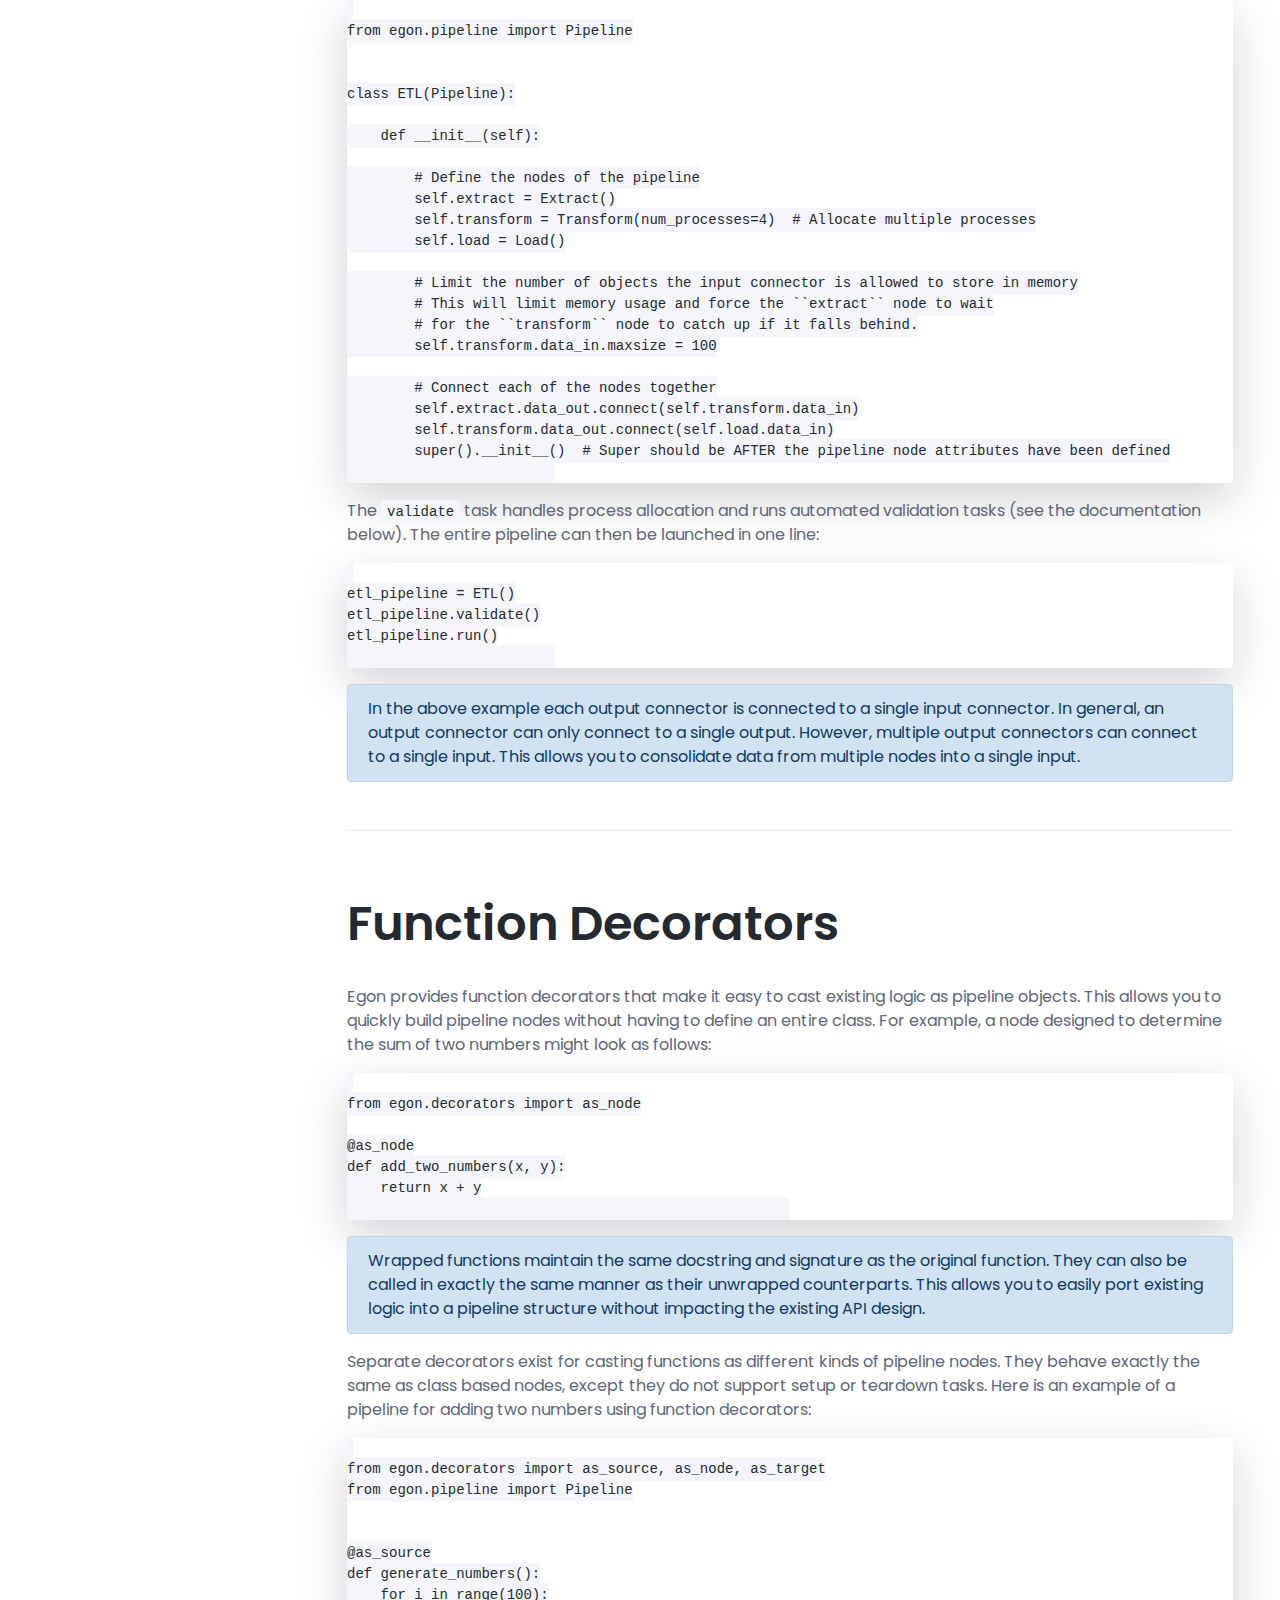
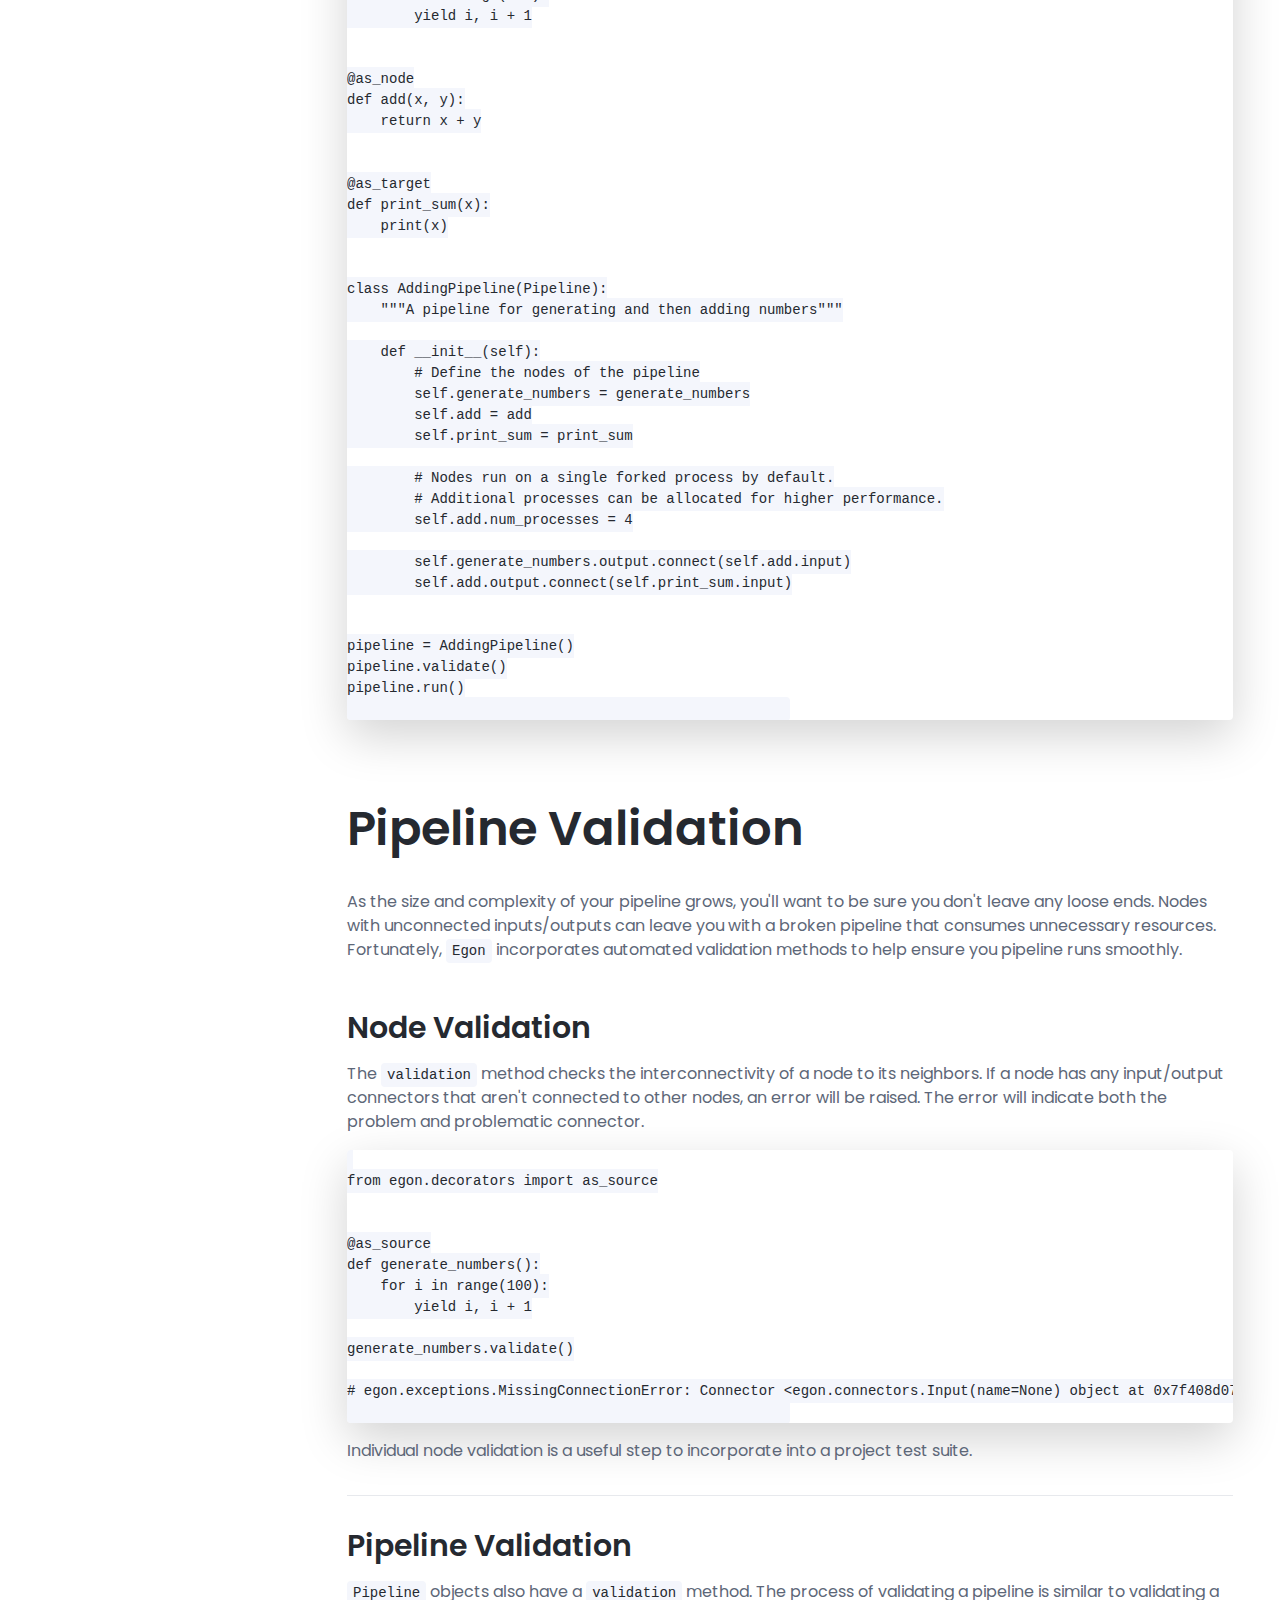
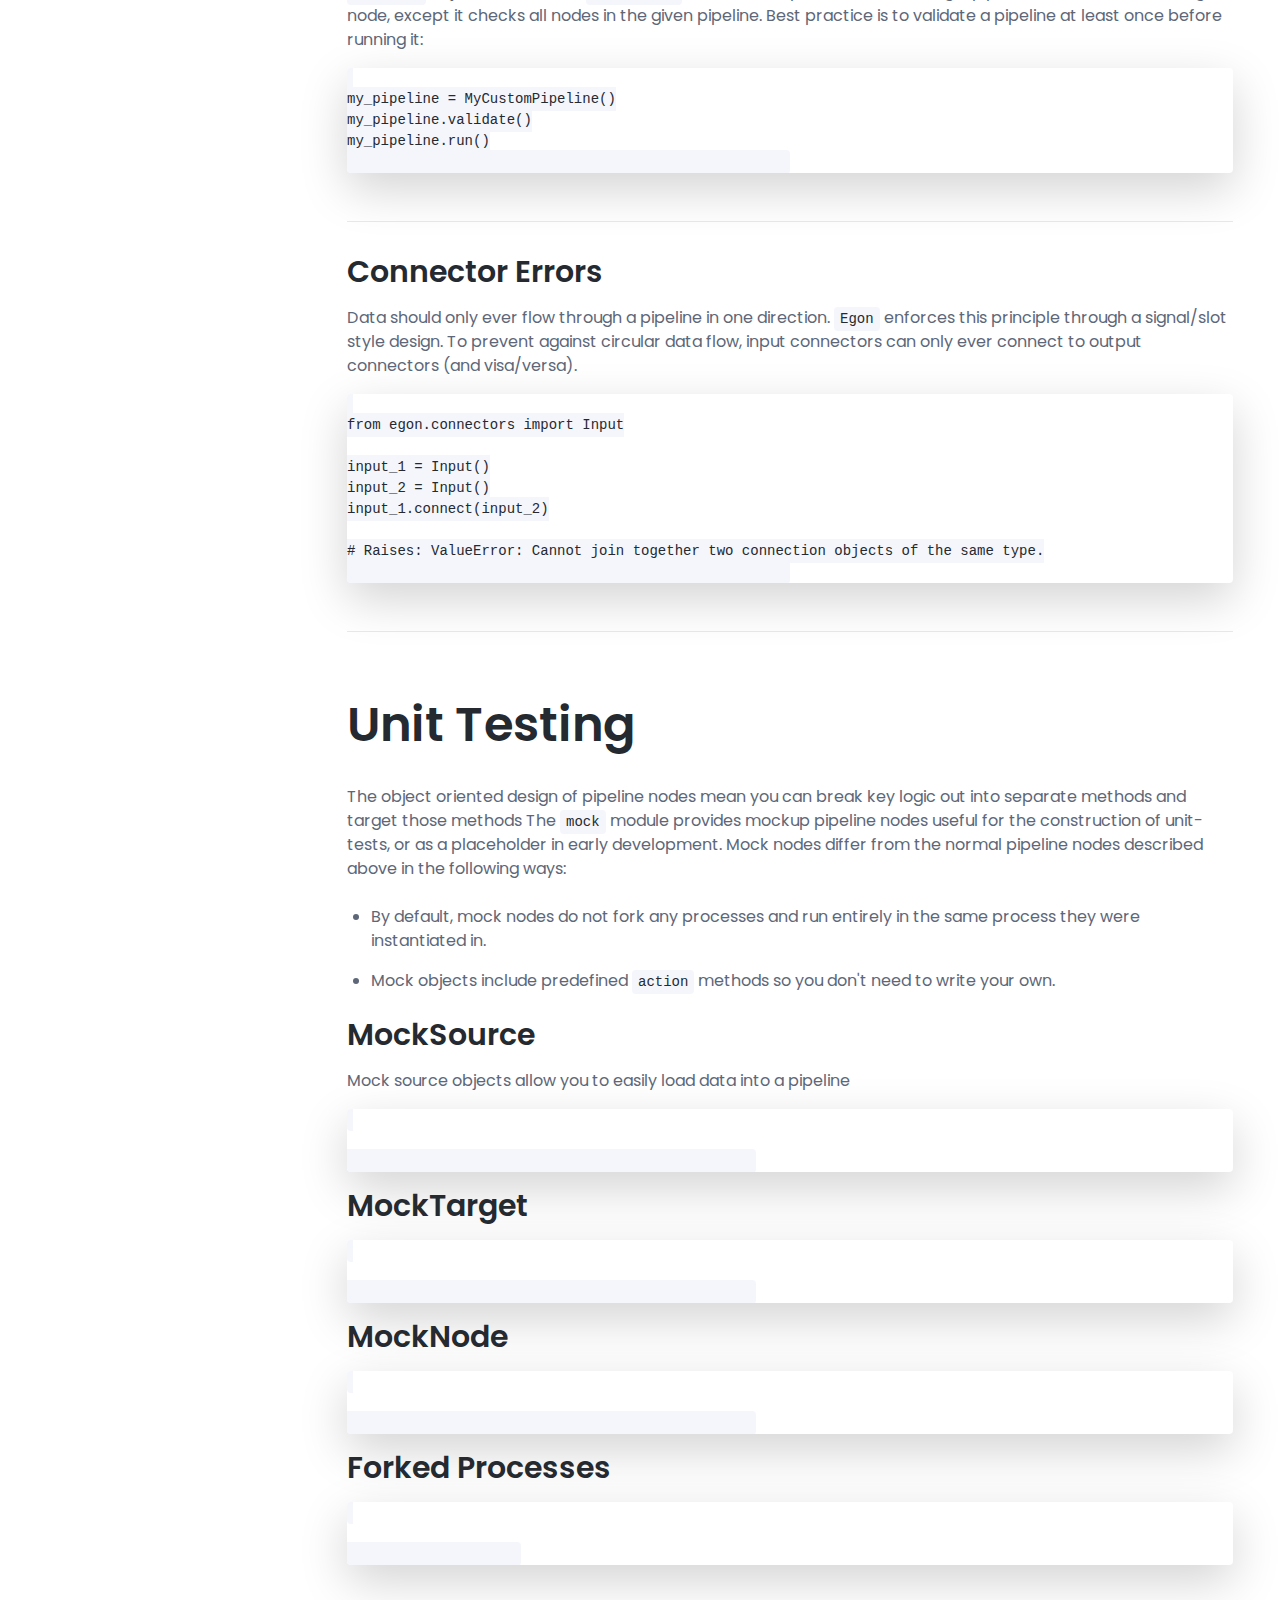
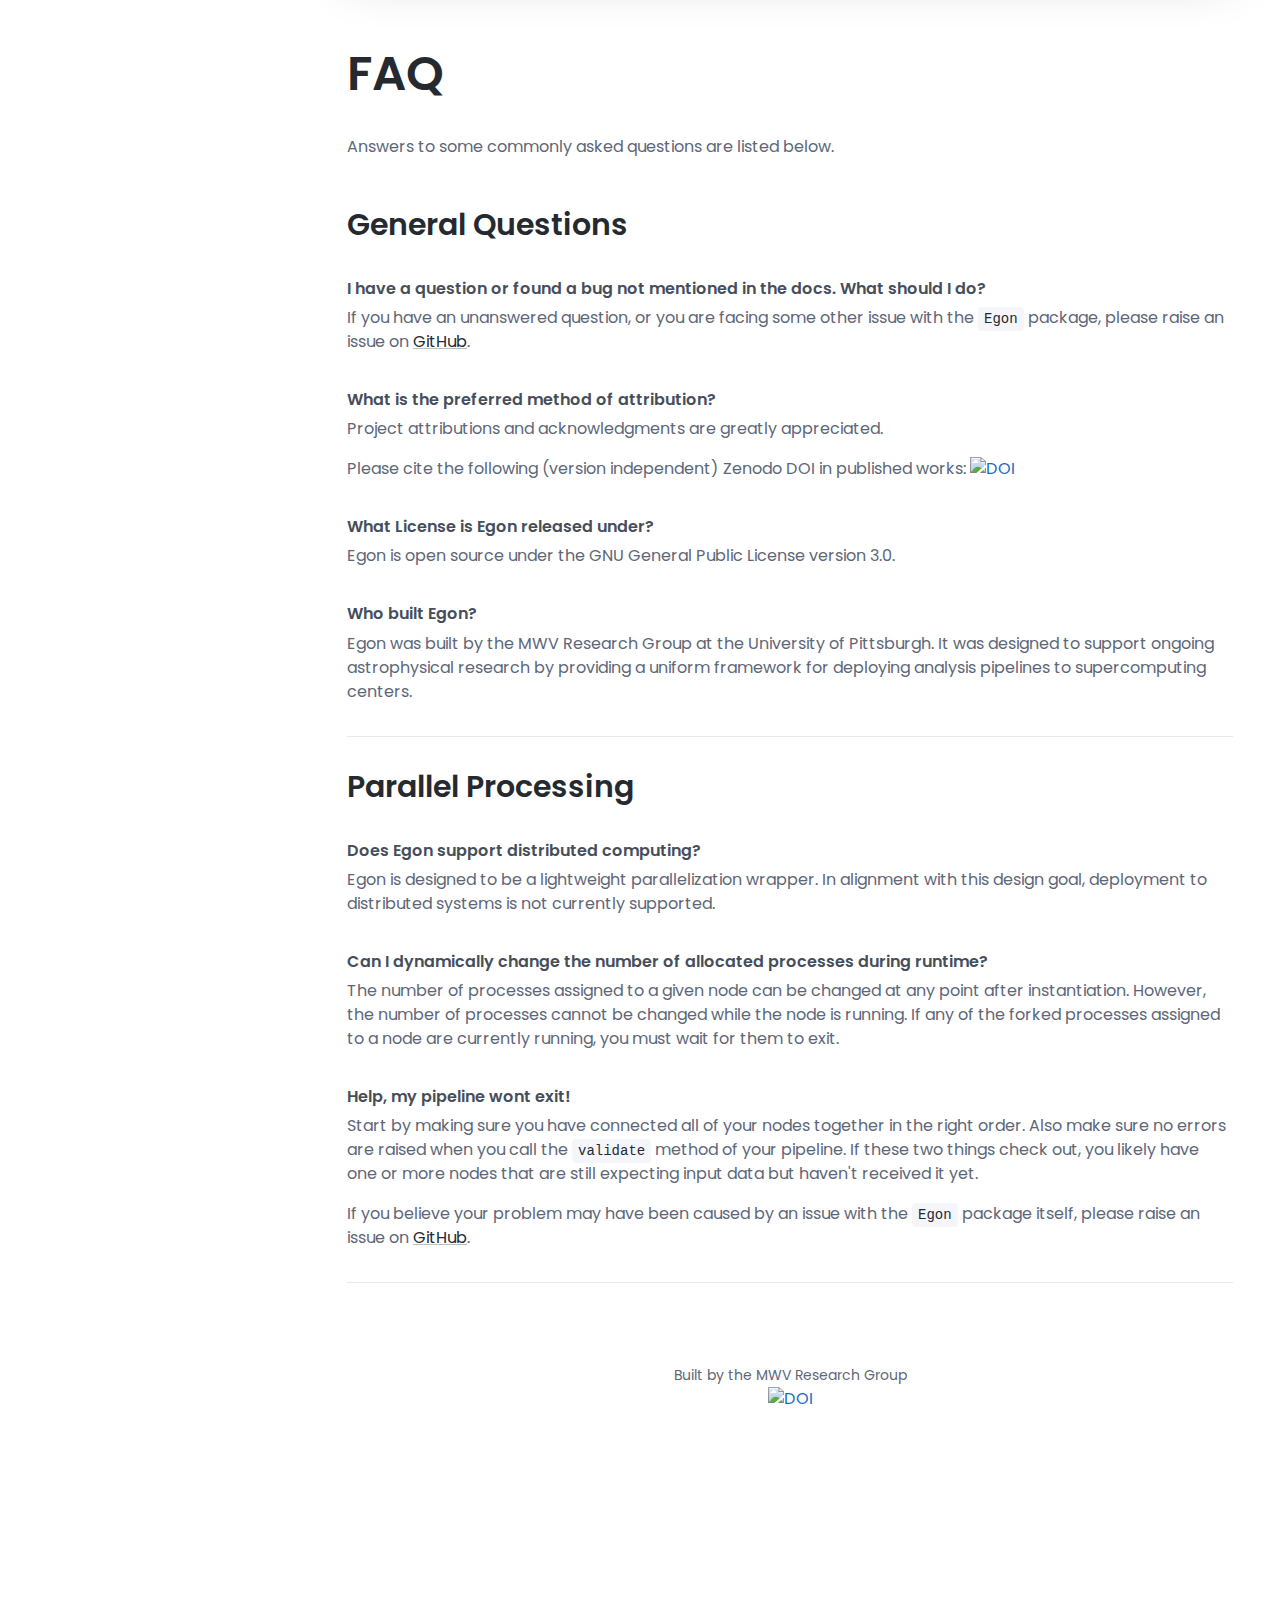
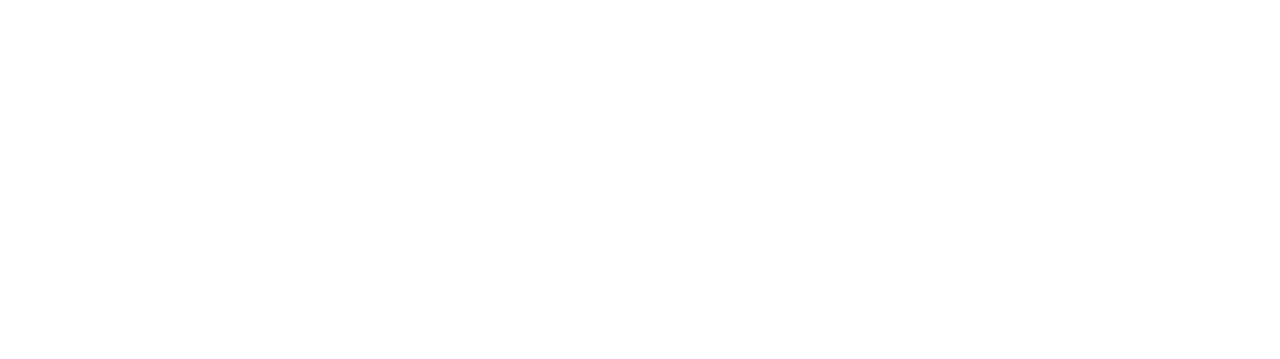
==== commit ef4b1b5f: "Outlines mock documentation section" ====
--- a/docs/docs-page.html
+++ b/docs/docs-page.html
@@ -501,6 +501,64 @@
 
                 </article><!--//docs-article-->
 
+                <article class="docs-article" id="section-mock">
+                <header class="docs-header">
+                    <h1 class="docs-heading">Unit Testing</h1>
+                    <p>
+
+                        The object oriented design of pipeline nodes mean you can break key logic out into separate methods and target those methods
+                        The <code>mock</code> module provides mockup pipeline nodes useful for the construction of unit-tests, or as a placeholder in early development.
+                        Mock nodes differ from the normal pipeline nodes described above in the following ways:
+                    </p>
+                    <ul>
+                        <li>By default, mock nodes do not fork any processes and run entirely in the same process they were instantiated in.</li>
+                        <li>Mock objects include predefined <code>action</code> methods so you don't need to write your own.</li>
+                    </ul>
+                </header><!--//docs-header-->
+
+                <section class="docs-intro" id="item-mock-source">
+                    <h2 class="section-heading">MockSource</h2>
+                    <p>
+                        Mock source objects allow you to easily load data into a pipeline
+                    </p>
+                    <pre class="shadow-lg rounded"><code class="bash">
+
+						</code></pre>
+                </section><!--//section-->
+
+                <section class="docs-intro" id="item-mock-target">
+                    <h2 class="section-heading">MockTarget</h2>
+                    <p>
+
+                    </p>
+                    <pre class="shadow-lg rounded"><code class="bash">
+
+						</code></pre>
+                </section><!--//section-->
+
+                <section class="docs-intro" id="item-mock-node">
+                    <h2 class="section-heading">MockNode</h2>
+                    <p>
+
+                    </p>
+                    <pre class="shadow-lg rounded"><code class="bash">
+
+						</code></pre>
+                </section><!--//section-->
+
+
+                <section class="docs-intro" id="item-forked-processes">
+                    <h2 class="section-heading">Forked Processes</h2>
+                    <p>
+
+                    </p>
+                    <pre class="shadow-lg rounded"><code class="bash">
+
+                    </code></pre>
+                </section><!--//section-->
+
+            </article>
+
                 <article class="docs-article" id="section-FAQ">
                     <header class="docs-header">
                         <h1 class="docs-heading">FAQ</h1>
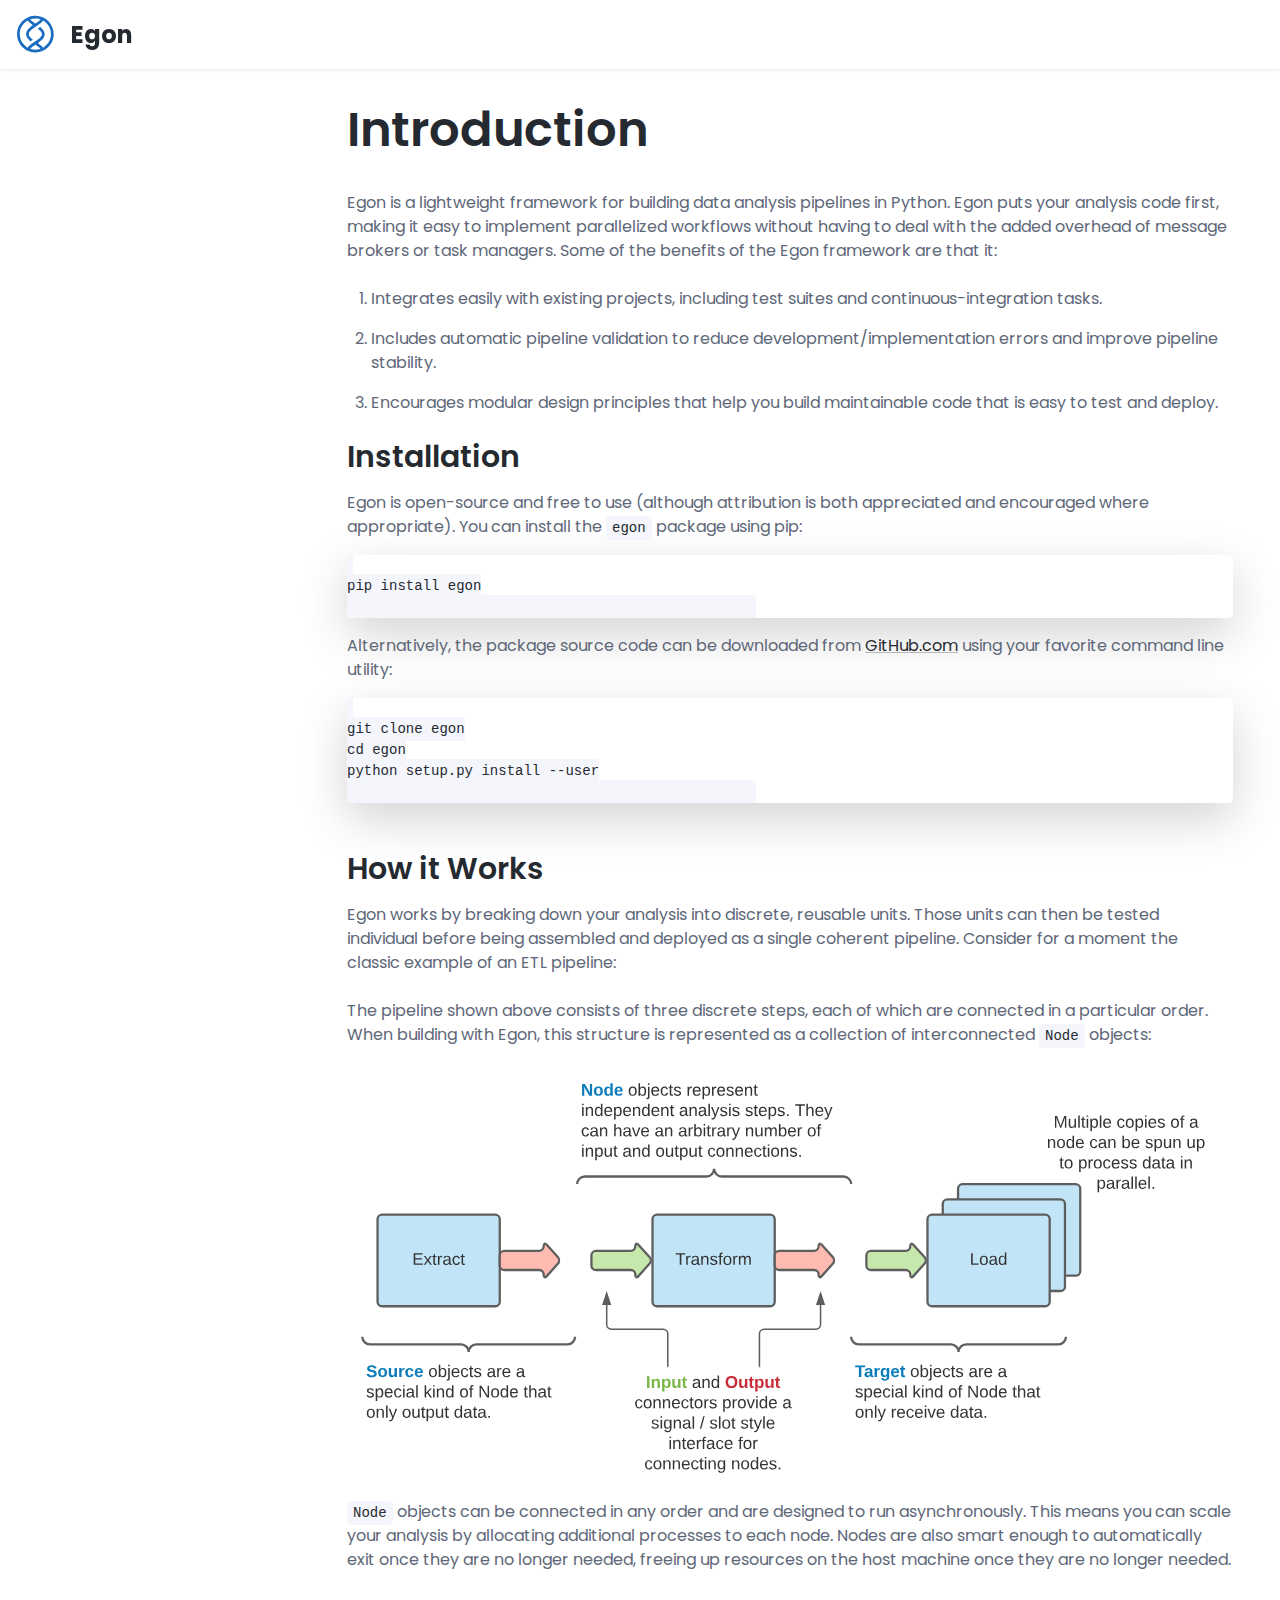
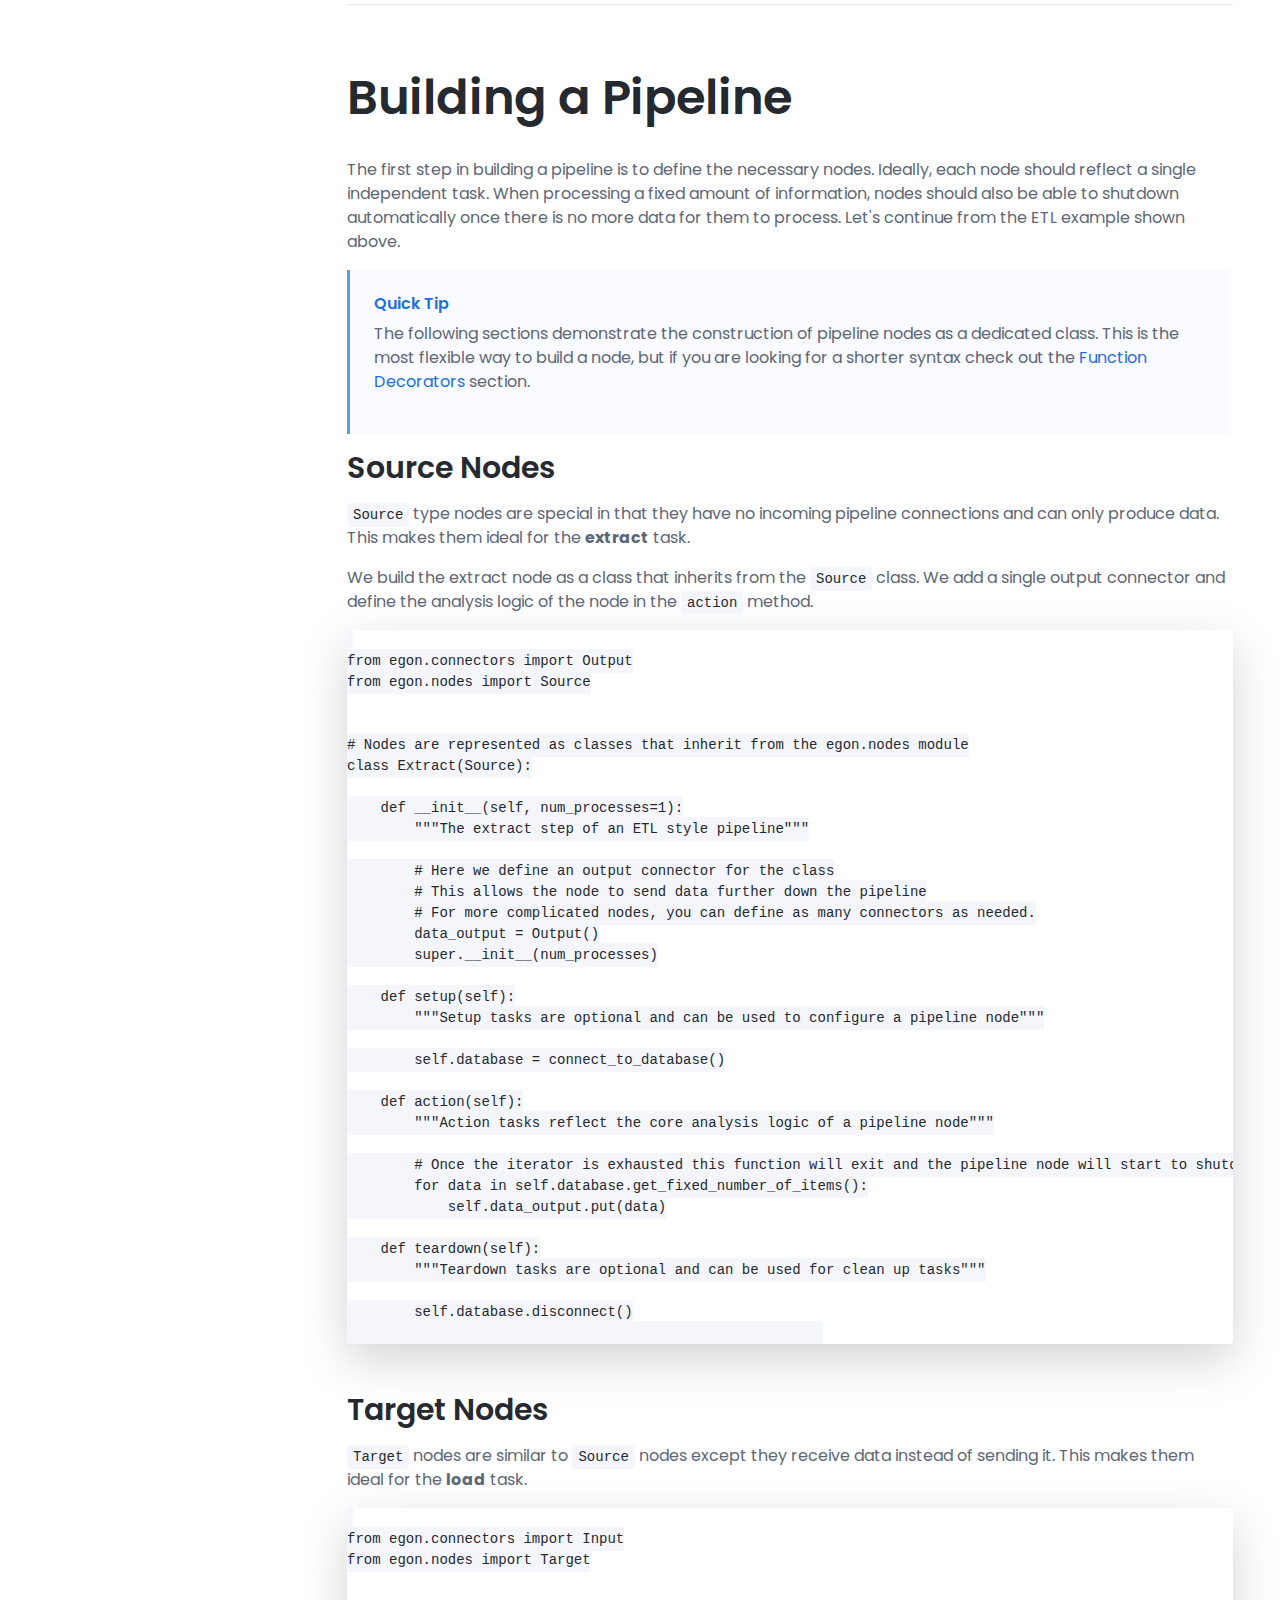
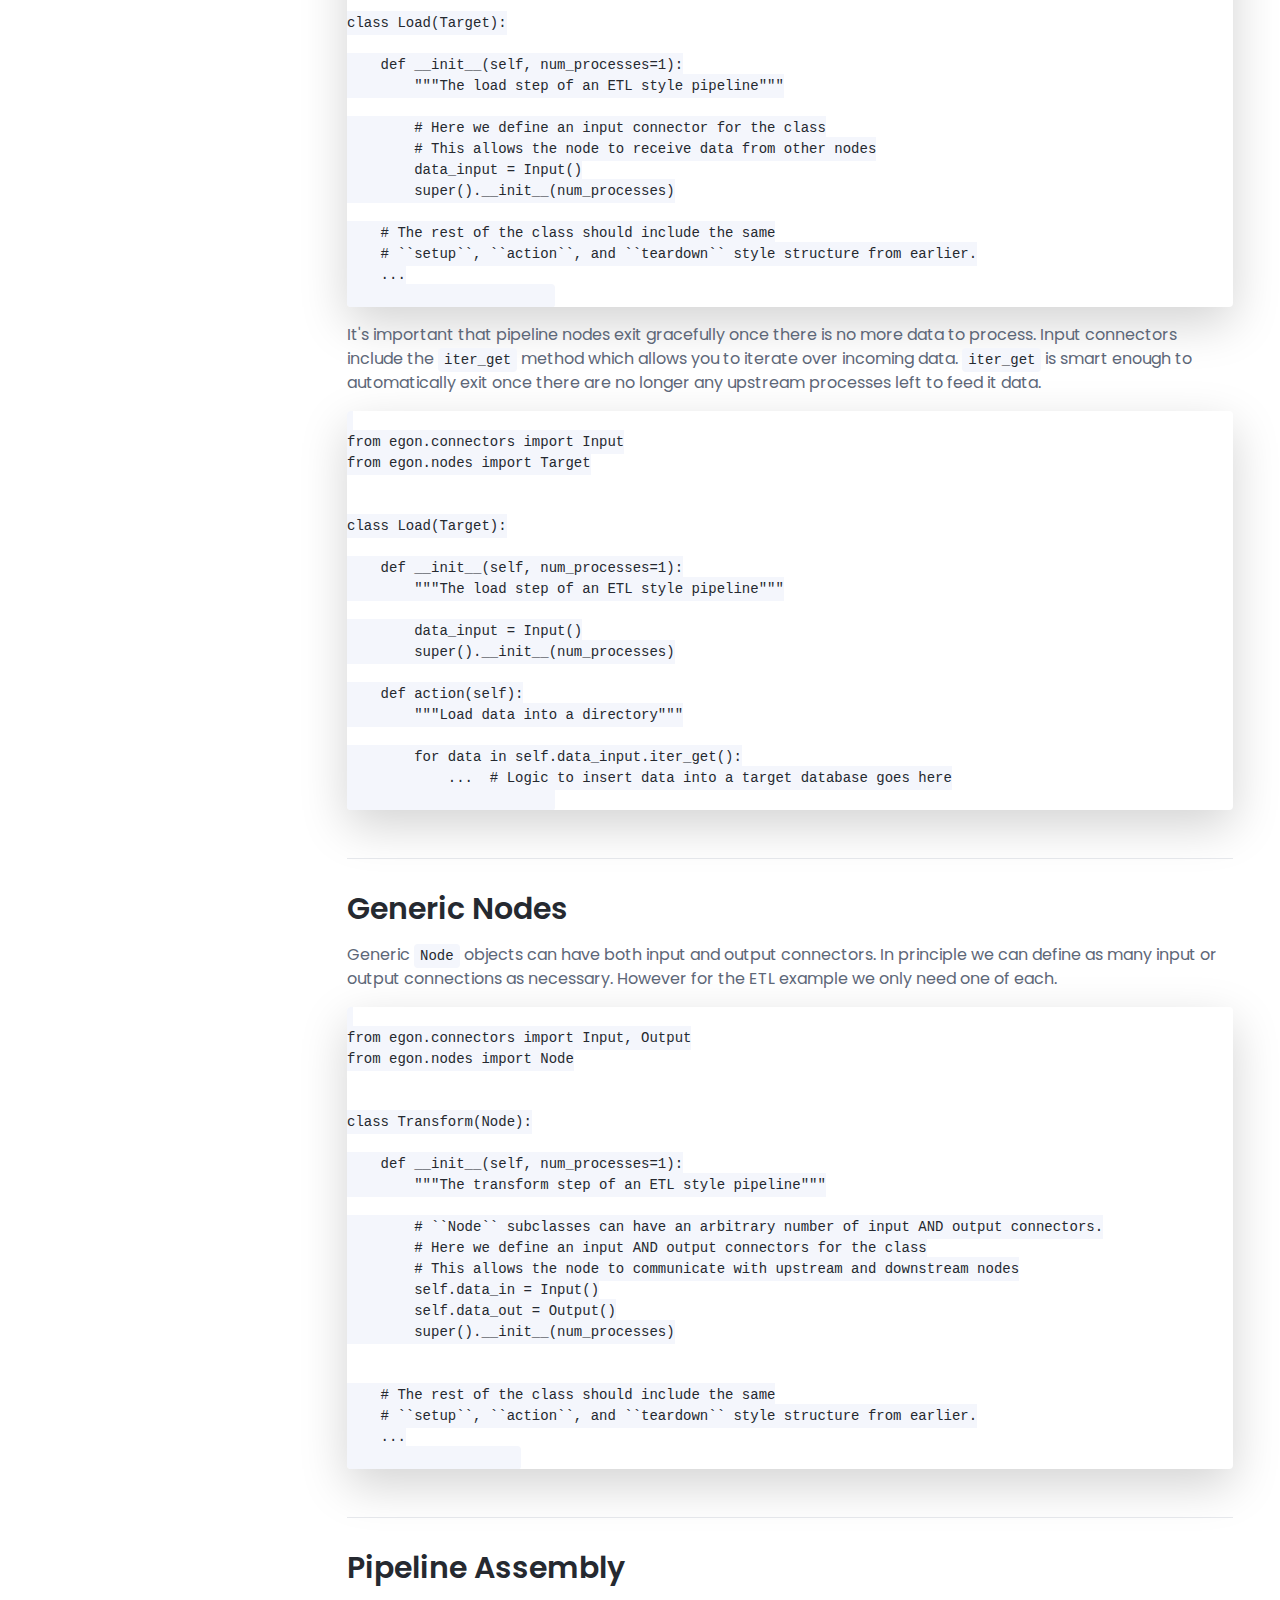
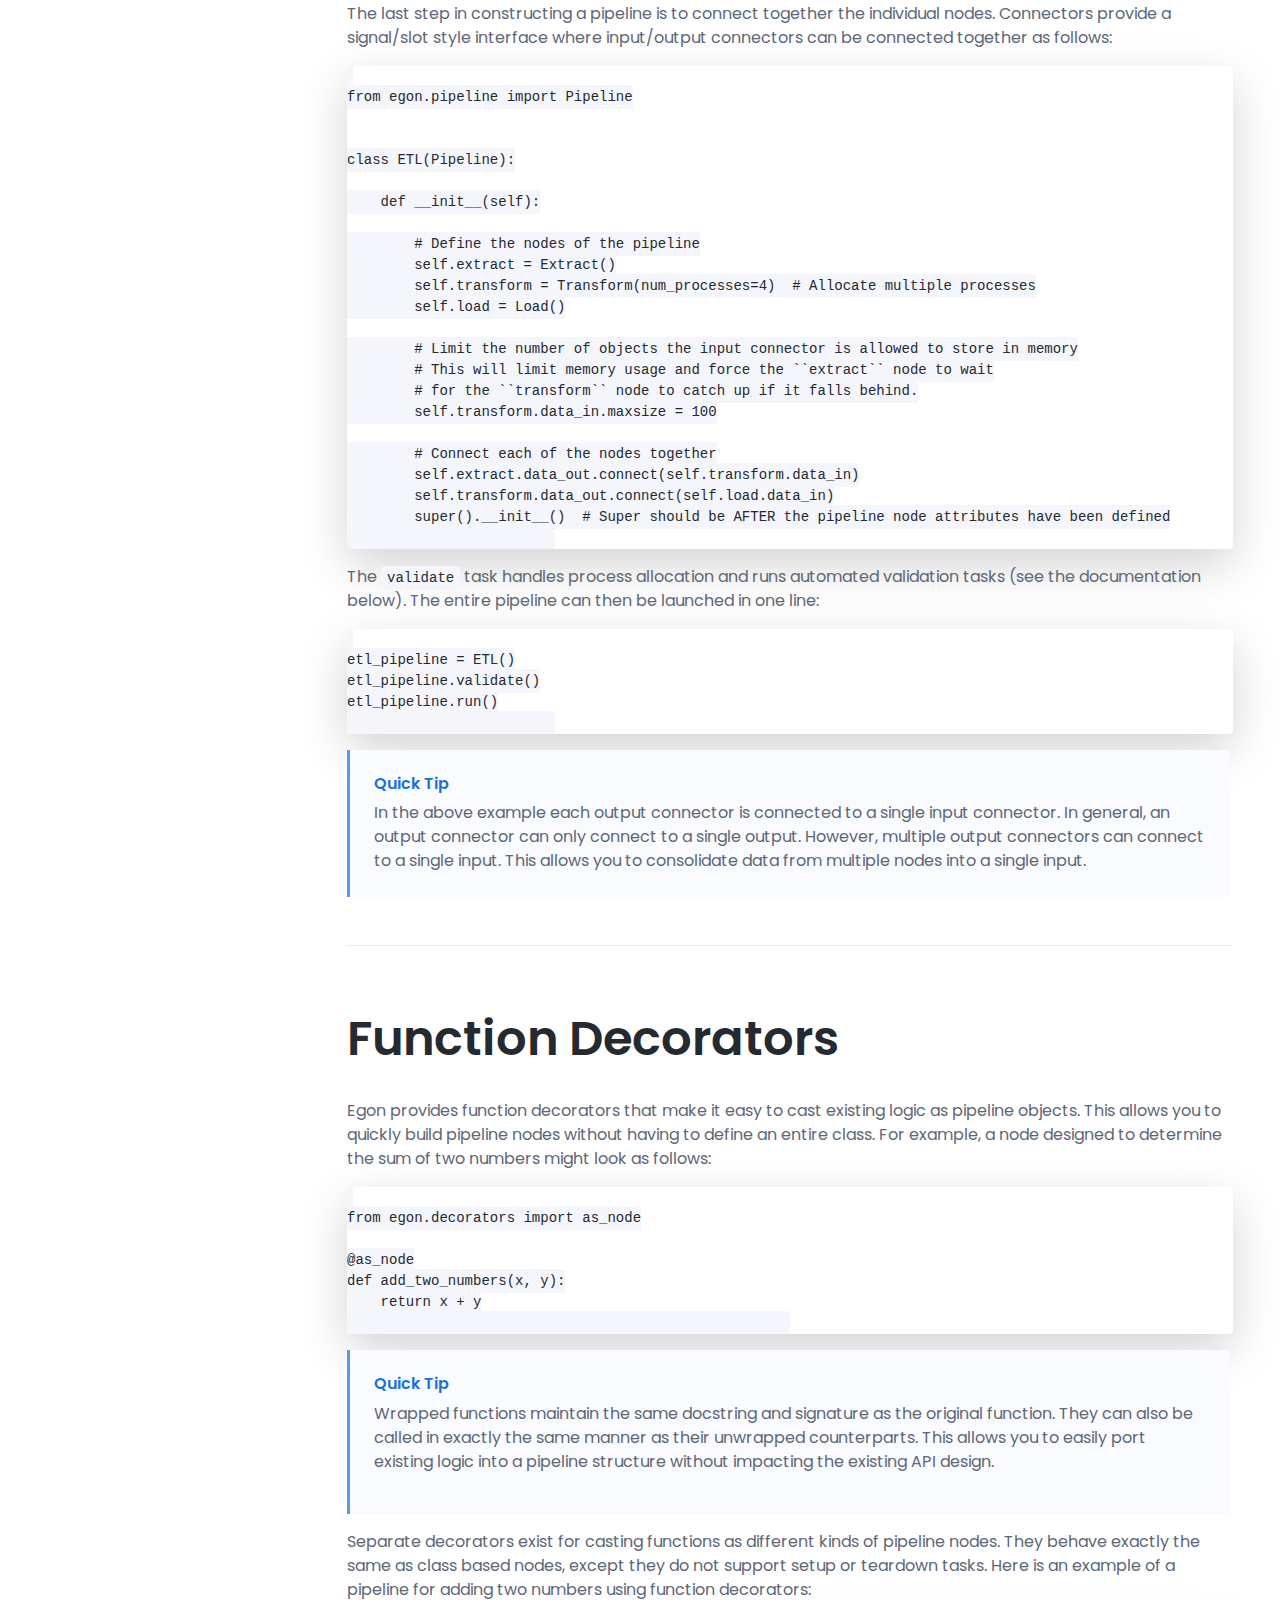
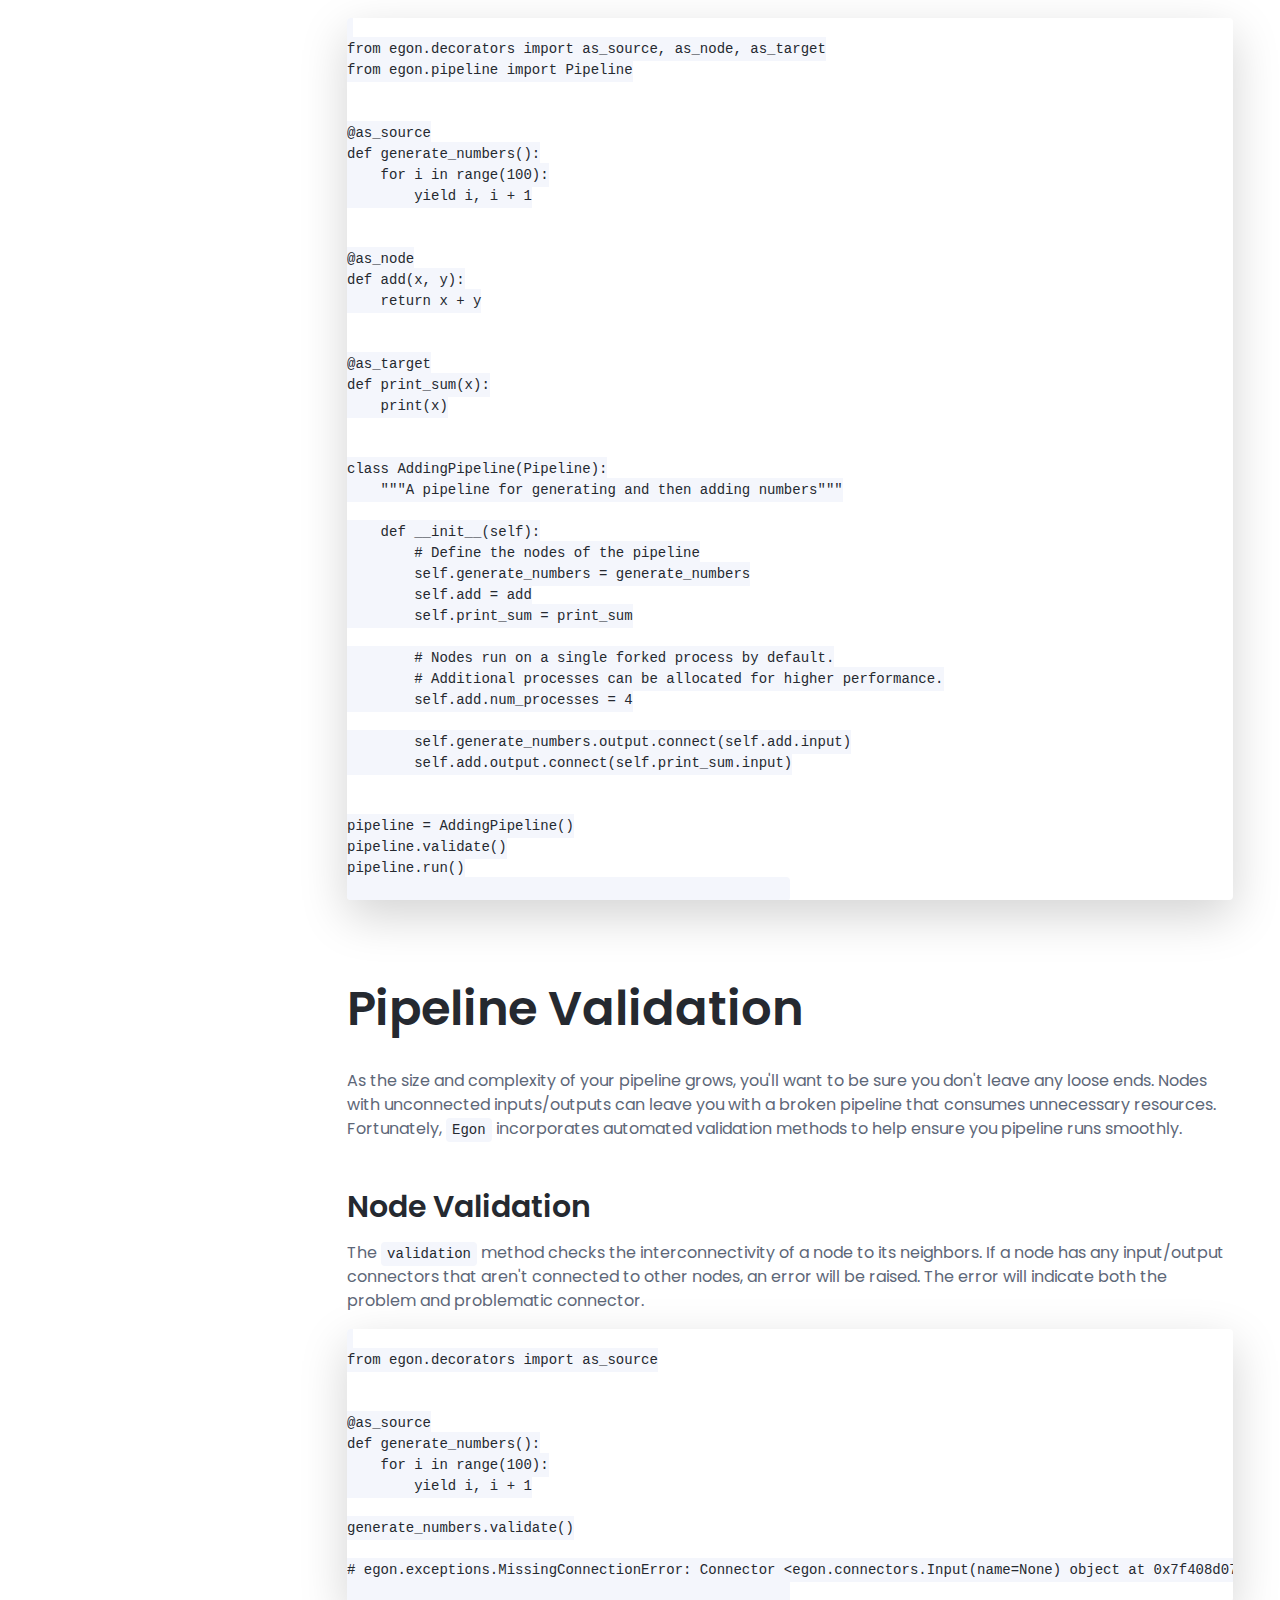
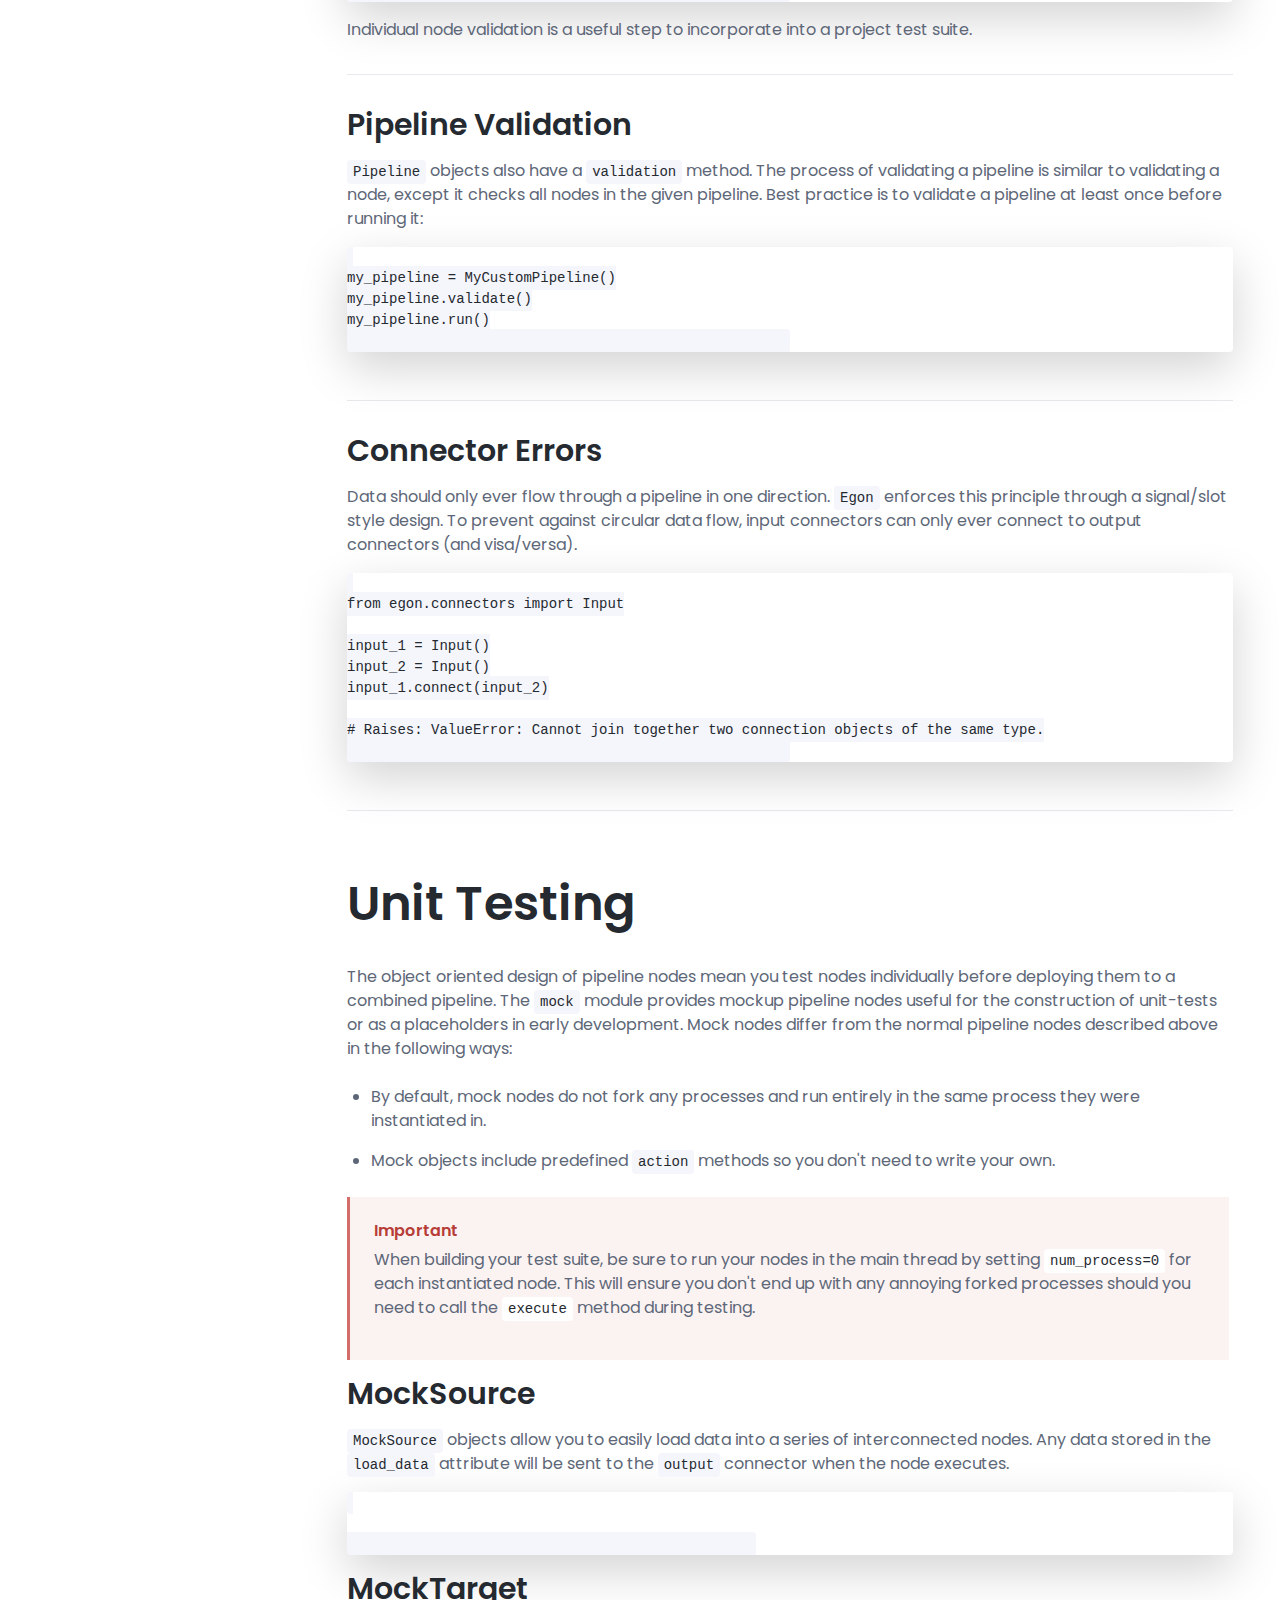
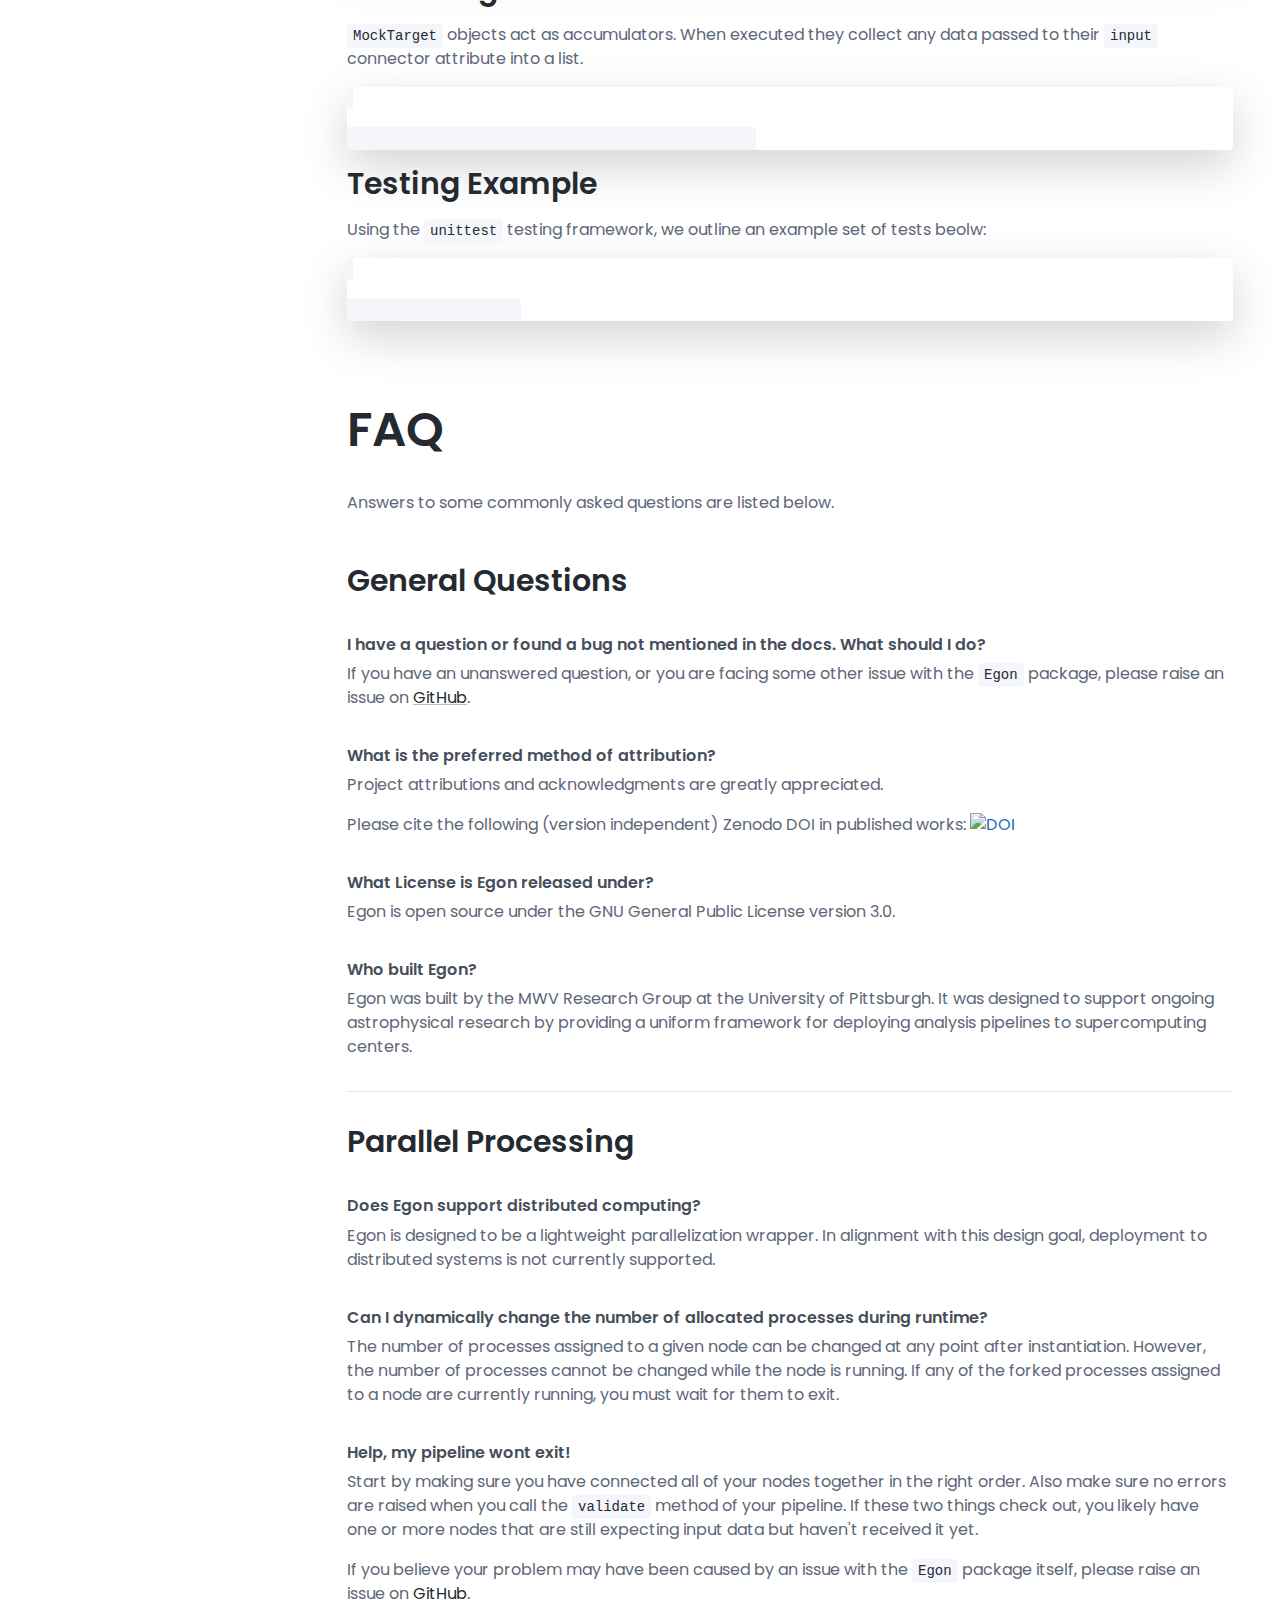
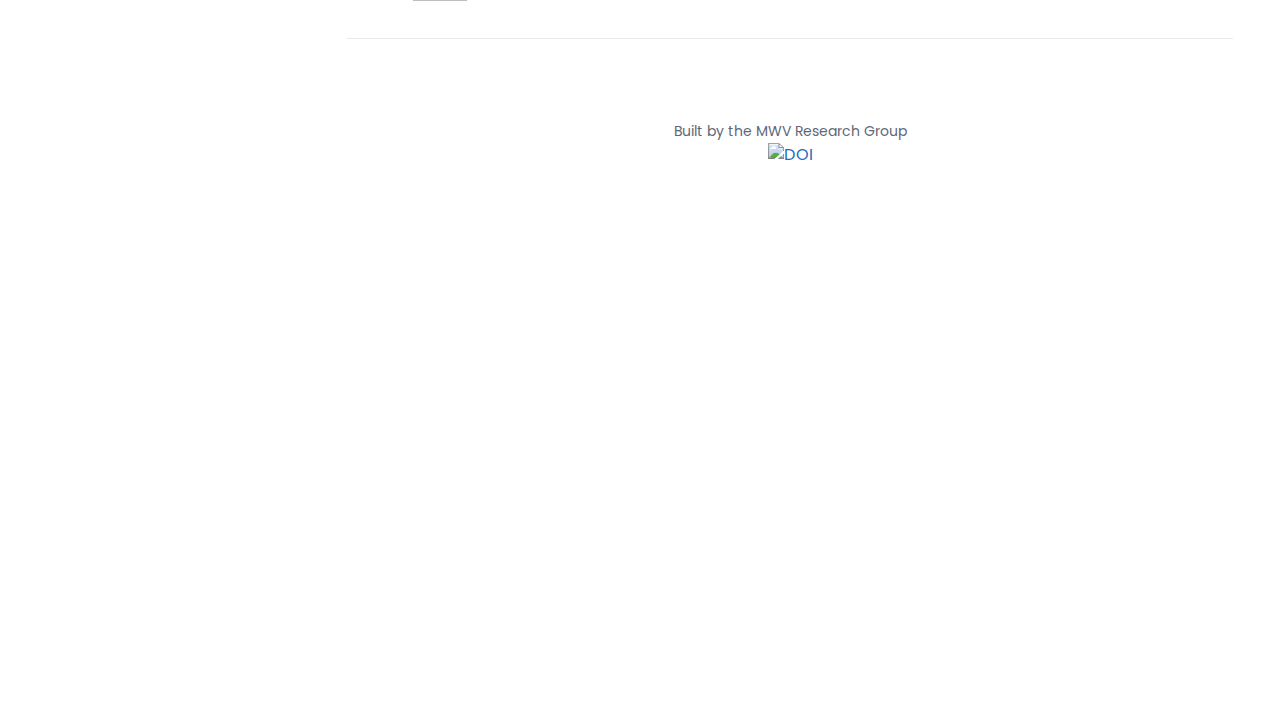
==== commit 993aae42: "Outlines basic text in testing section" ====
--- a/docs/docs-page.html
+++ b/docs/docs-page.html
@@ -70,7 +70,7 @@
                     <li class="nav-item section-title"><a class="nav-link scrollto active" href="#section-mock"><span class="theme-icon-holder mr-2"><i class="fas fa-tasks"></i></span>Unit Testing</a></li>
                     <li class="nav-item"><a class="nav-link scrollto" href="#item-mock-source">MockSource</a></li>
                     <li class="nav-item"><a class="nav-link scrollto" href="#item-mock-target">MockTarget</a></li>
-                    <li class="nav-item"><a class="nav-link scrollto" href="#item-mock-node">MockNode</a></li>
+                    <li class="nav-item"><a class="nav-link scrollto" href="#item-testing-example">Testing Example</a></li>
                     <li class="nav-item section-title"><a class="nav-link scrollto active" href="#section-FAQ"><span class="theme-icon-holder mr-2"><i class="fas fa-question-circle"></i></span>FAQ</a></li>
                     <li class="nav-item"><a class="nav-link scrollto" href="#item-general-questions">General Questions</a></li>
                     <li class="nav-item"><a class="nav-link scrollto" href="#item-parallel-processing">Parallel Processing</a></li>
@@ -152,9 +152,19 @@
                         </p>
                     </section>
 
-                    <div class="alert alert-primary" role="alert">
-                        The following sections demonstrate the construction of pipeline nodes as a dedicated class.
-                        This is the most flexible way to build a node, but if you are looking for a shorter syntax check out the <a class="scrollto active" href="#section-function-decorators">Function Decorators</a> section.
+                    <div class="callout-block callout-block-info mr-1">
+                        <div class="content">
+                            <h4 class="callout-title">
+	                                <span class="callout-icon-holder">
+		                                <i class="fas fa-info-circle"></i>
+		                            </span><!--//icon-holder-->
+                                Quick Tip
+                            </h4>
+                            <p>
+                                The following sections demonstrate the construction of pipeline nodes as a dedicated class.
+                                This is the most flexible way to build a node, but if you are looking for a shorter syntax check out the <a class="scrollto active" href="#section-function-decorators">Function Decorators</a> section.
+                            </p>
+                        </div><!--//content-->
                     </div>
 
                     <section class="docs-intro" id="item-source-nodes">
@@ -333,12 +343,23 @@
 etl_pipeline.run()
                         </code></pre>
 
-                        <div class="alert alert-primary" role="alert">
-                            In the above example each output connector is connected to a single input connector.
-                            In general, an output connector can only connect to a single output.
-                            However, multiple output connectors can connect to a single input.
-                            This allows you to consolidate data from multiple nodes into a single input.
+                        <div class="callout-block callout-block-info mr-1">
+                            <div class="content">
+                                <h4 class="callout-title">
+	                                <span class="callout-icon-holder">
+		                                <i class="fas fa-info-circle"></i>
+		                            </span><!--//icon-holder-->
+                                    Quick Tip
+                                </h4>
+                                <p>
+                                    In the above example each output connector is connected to a single input connector.
+                                    In general, an output connector can only connect to a single output.
+                                    However, multiple output connectors can connect to a single input.
+                                    This allows you to consolidate data from multiple nodes into a single input.
+                                </p>
+                            </div><!--//content-->
                         </div>
+
                     </section><!--//section-->
                 </article><!--//docs-article-->
 
@@ -358,11 +379,23 @@
 def add_two_numbers(x, y):
     return x + y
 						    </code></pre>
-                            <div class="alert alert-primary" role="alert">
-                                Wrapped functions maintain the same docstring and signature as the original function.
-                                They can also be called in exactly the same manner as their unwrapped counterparts.
-                                This allows you to easily port existing logic into a pipeline structure without impacting the existing API design.
+
+                            <div class="callout-block callout-block-info mr-1">
+                                <div class="content">
+                                    <h4 class="callout-title">
+	                                <span class="callout-icon-holder">
+		                                <i class="fas fa-info-circle"></i>
+		                            </span><!--//icon-holder-->
+                                        Quick Tip
+                                    </h4>
+                                    <p>
+                                        Wrapped functions maintain the same docstring and signature as the original function.
+                                        They can also be called in exactly the same manner as their unwrapped counterparts.
+                                        This allows you to easily port existing logic into a pipeline structure without impacting the existing API design.
+                                    </p>
+                                </div><!--//content-->
                             </div>
+
                             <p>
                                 Separate decorators exist for casting functions as different kinds of pipeline nodes.
                                 They behave exactly the same as class based nodes, except they do not support setup or teardown tasks.
@@ -506,20 +539,37 @@
                     <h1 class="docs-heading">Unit Testing</h1>
                     <p>
 
-                        The object oriented design of pipeline nodes mean you can break key logic out into separate methods and target those methods
-                        The <code>mock</code> module provides mockup pipeline nodes useful for the construction of unit-tests, or as a placeholder in early development.
+                        The object oriented design of pipeline nodes mean you test nodes individually before deploying them to a combined pipeline.
+                        The <code>mock</code> module provides mockup pipeline nodes useful for the construction of unit-tests or as a placeholders in early development.
                         Mock nodes differ from the normal pipeline nodes described above in the following ways:
                     </p>
                     <ul>
                         <li>By default, mock nodes do not fork any processes and run entirely in the same process they were instantiated in.</li>
                         <li>Mock objects include predefined <code>action</code> methods so you don't need to write your own.</li>
                     </ul>
+
+                    <div class="callout-block callout-block-danger mr-1">
+                        <div class="content">
+                            <h4 class="callout-title">
+	                                <span class="callout-icon-holder">
+		                                <i class="fas fa-exclamation-triangle"></i>
+		                            </span><!--//icon-holder-->
+                                Important
+                            </h4>
+                            <p>
+                                When building your test suite, be sure to run your nodes in the main thread by setting <code>num_process=0</code> for each instantiated node.
+                                This will ensure you don't end up with any annoying forked processes should you need to call the <code>execute</code> method during testing.
+                            </p>
+                        </div><!--//content-->
+                    </div>
+
                 </header><!--//docs-header-->
 
                 <section class="docs-intro" id="item-mock-source">
                     <h2 class="section-heading">MockSource</h2>
                     <p>
-                        Mock source objects allow you to easily load data into a pipeline
+                        <code>MockSource</code> objects allow you to easily load data into a series of interconnected nodes.
+                        Any data stored in the <code>load_data</code> attribute will be sent to the <code>output</code> connector when the node executes.
                     </p>
                     <pre class="shadow-lg rounded"><code class="bash">
 
@@ -529,28 +579,18 @@
                 <section class="docs-intro" id="item-mock-target">
                     <h2 class="section-heading">MockTarget</h2>
                     <p>
-
+                        <code>MockTarget</code> objects act as accumulators.
+                        When executed they collect any data passed to their <code>input</code> connector attribute into a list.
                     </p>
                     <pre class="shadow-lg rounded"><code class="bash">
 
 						</code></pre>
                 </section><!--//section-->
 
-                <section class="docs-intro" id="item-mock-node">
-                    <h2 class="section-heading">MockNode</h2>
+                <section class="docs-intro" id="item-testing-example">
+                    <h2 class="section-heading">Testing Example</h2>
                     <p>
-
-                    </p>
-                    <pre class="shadow-lg rounded"><code class="bash">
-
-						</code></pre>
-                </section><!--//section-->
-
-
-                <section class="docs-intro" id="item-forked-processes">
-                    <h2 class="section-heading">Forked Processes</h2>
-                    <p>
-
+                        Using the <code>unittest</code> testing framework, we outline an example set of tests beolw:
                     </p>
                     <pre class="shadow-lg rounded"><code class="bash">
 
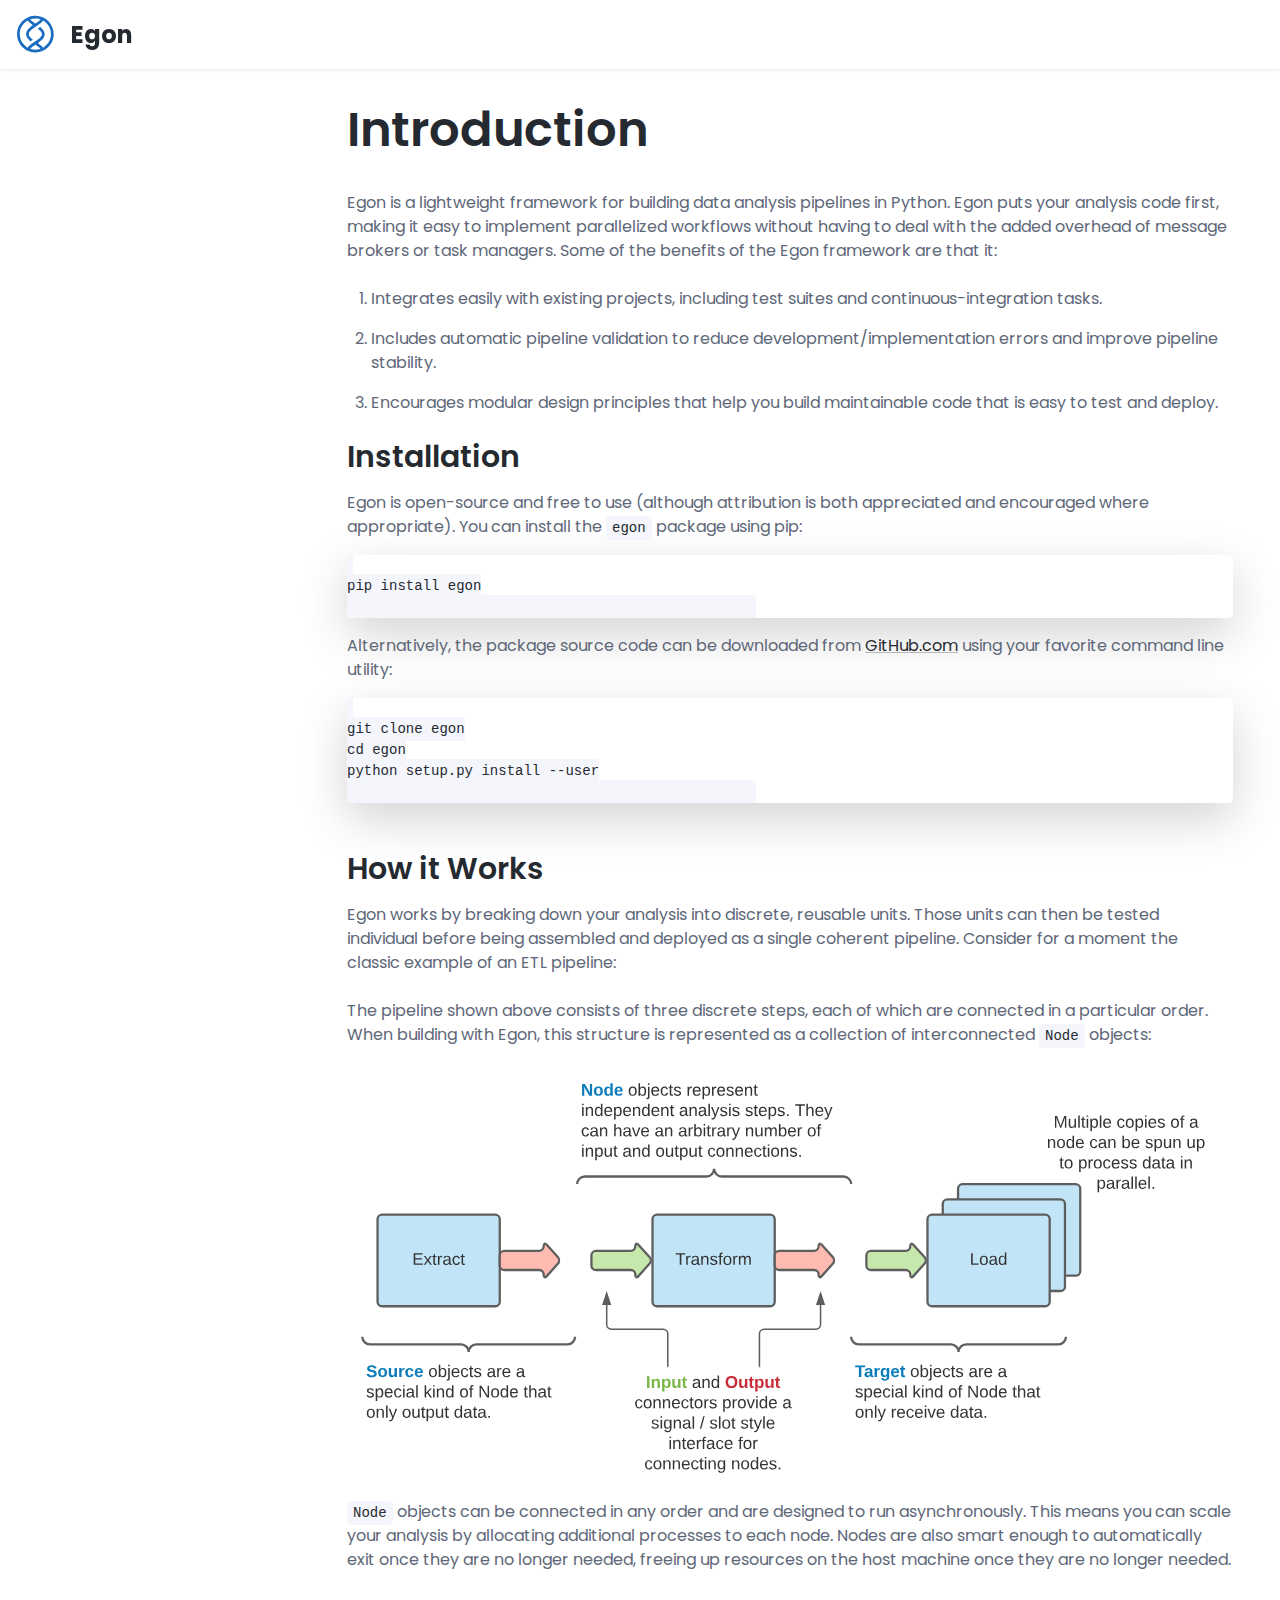
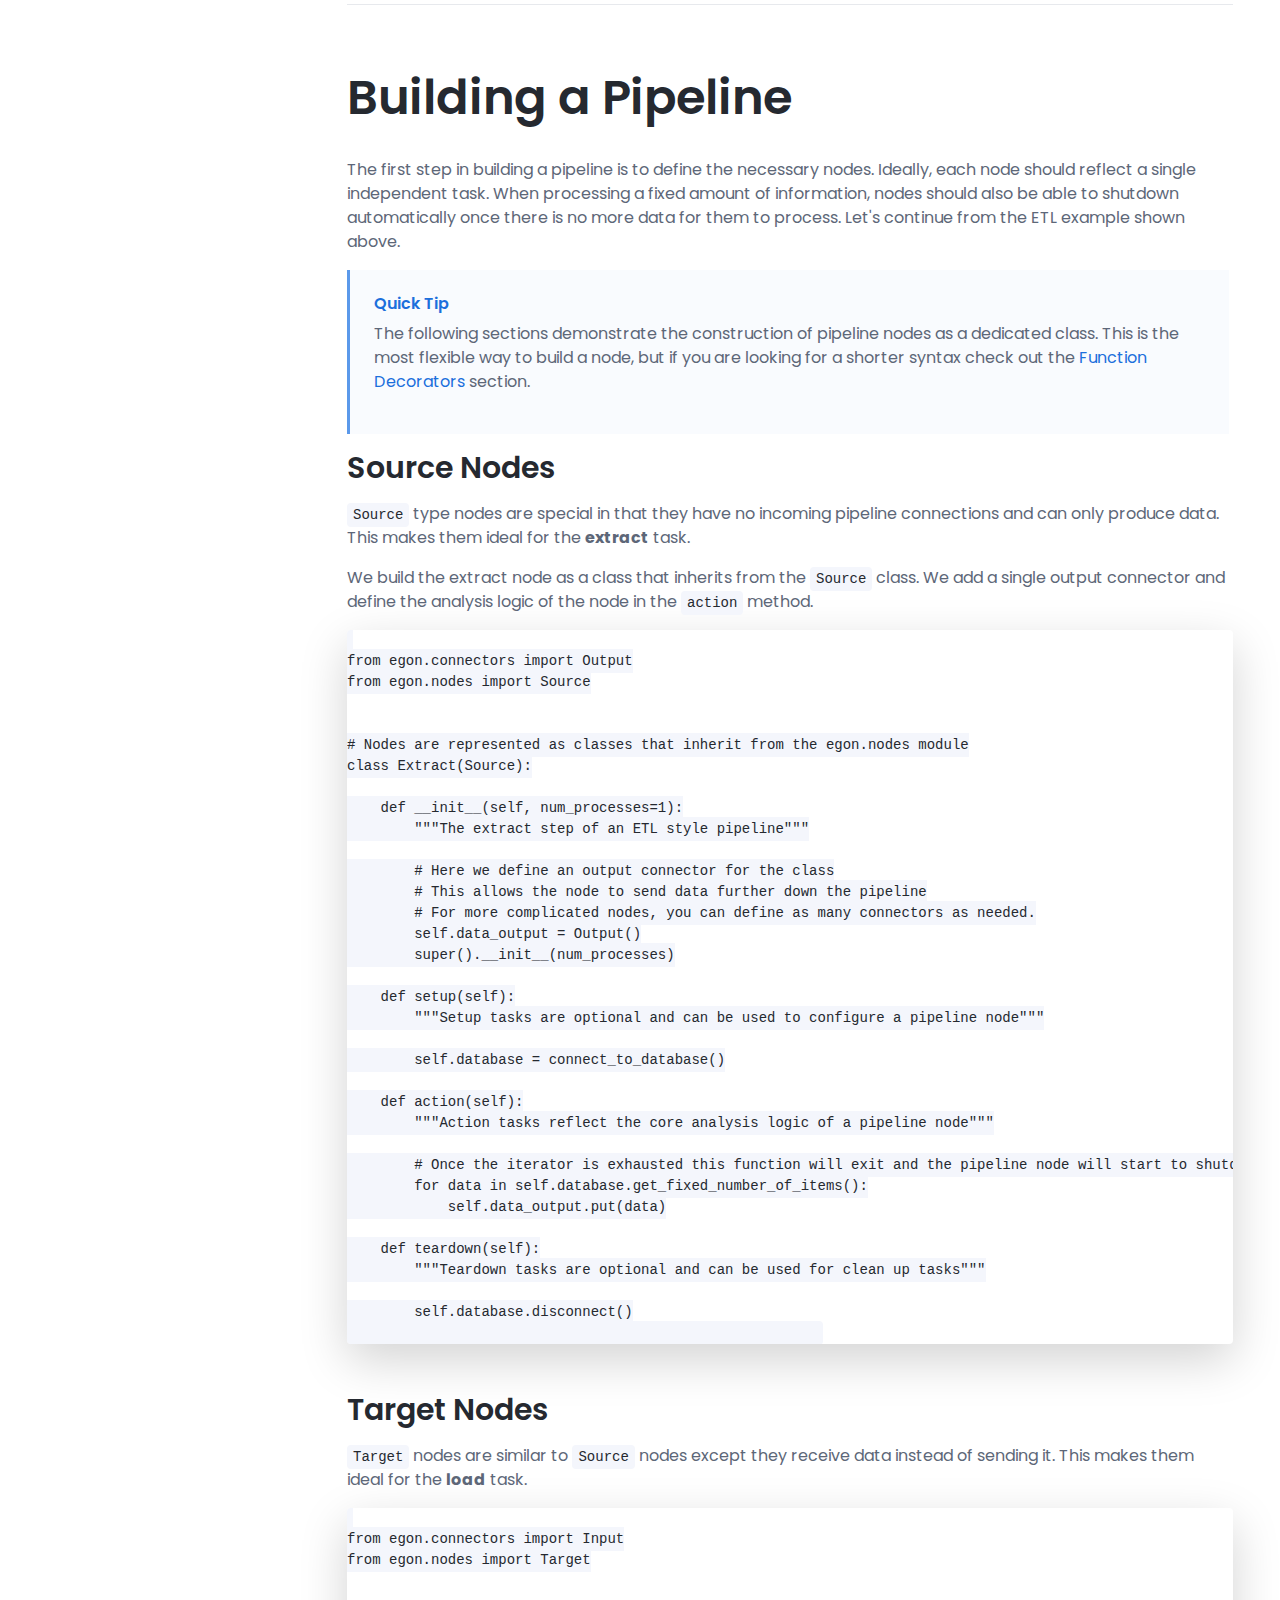
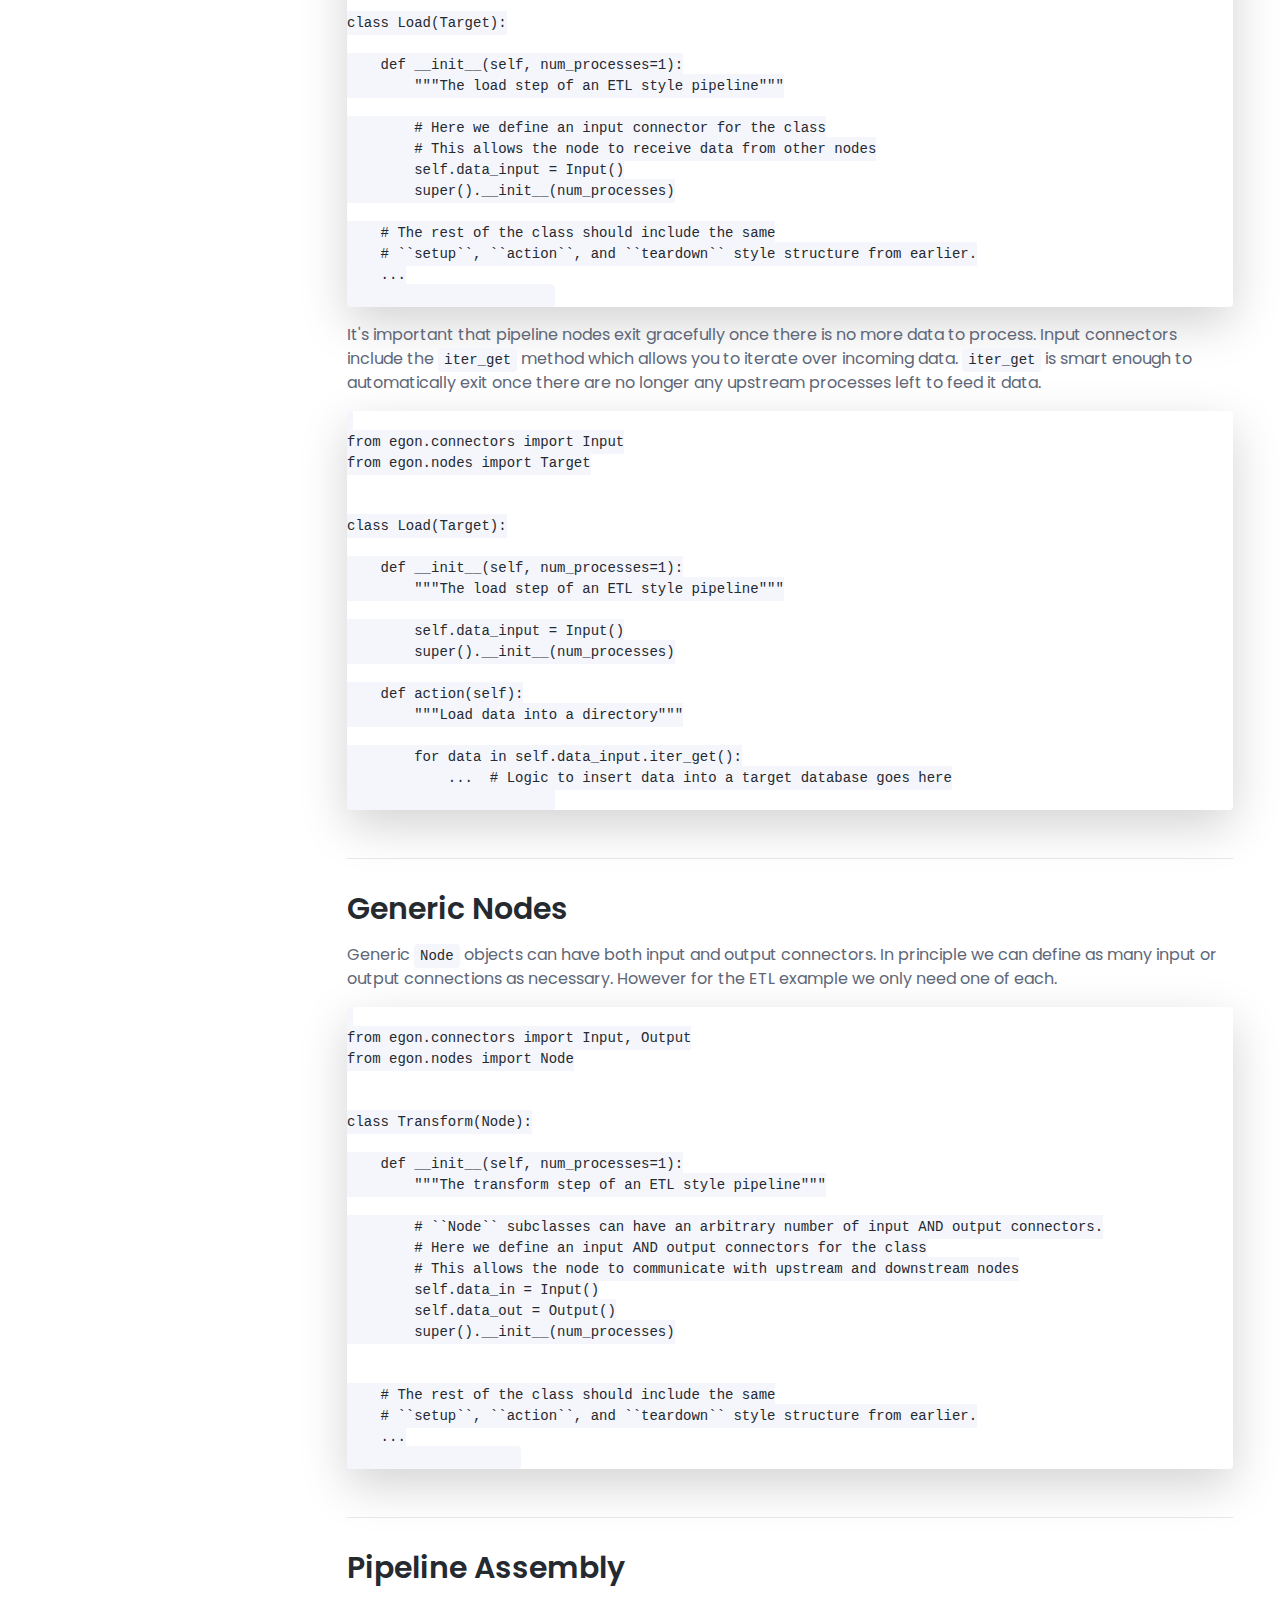
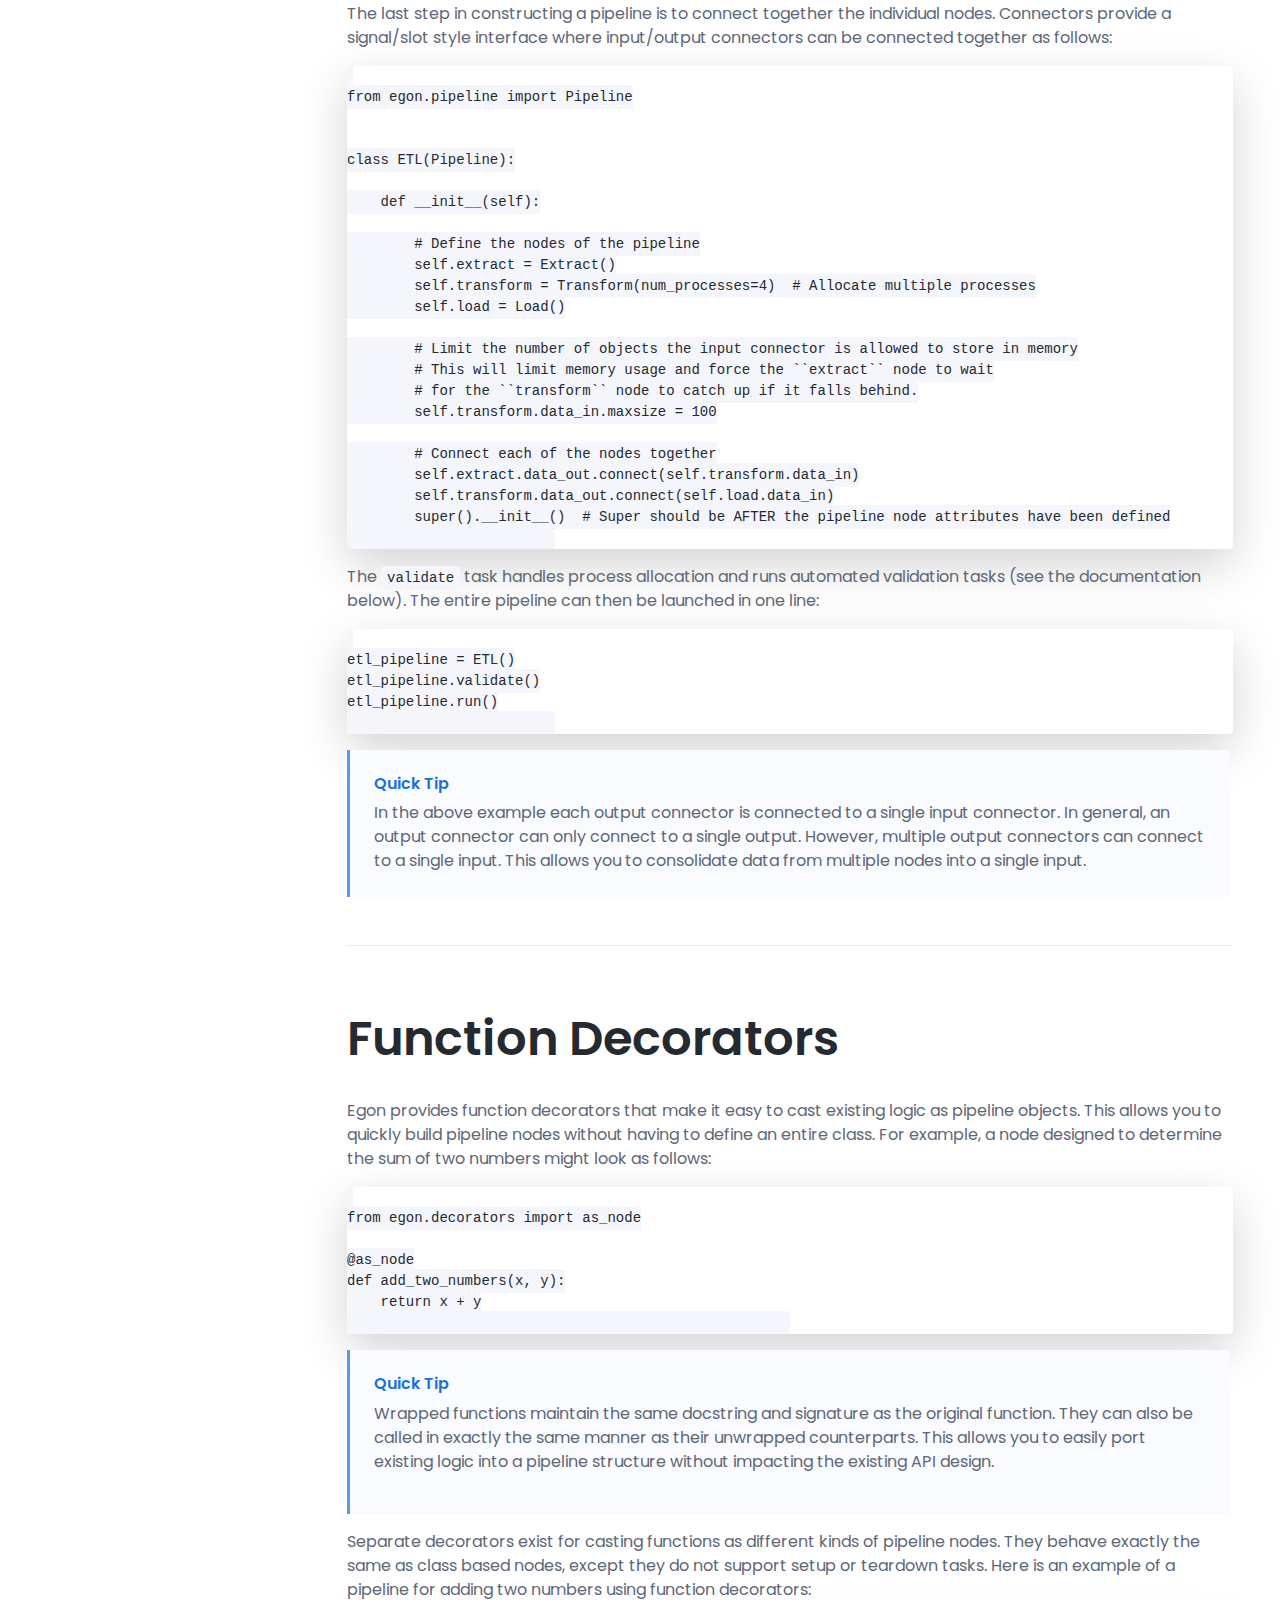
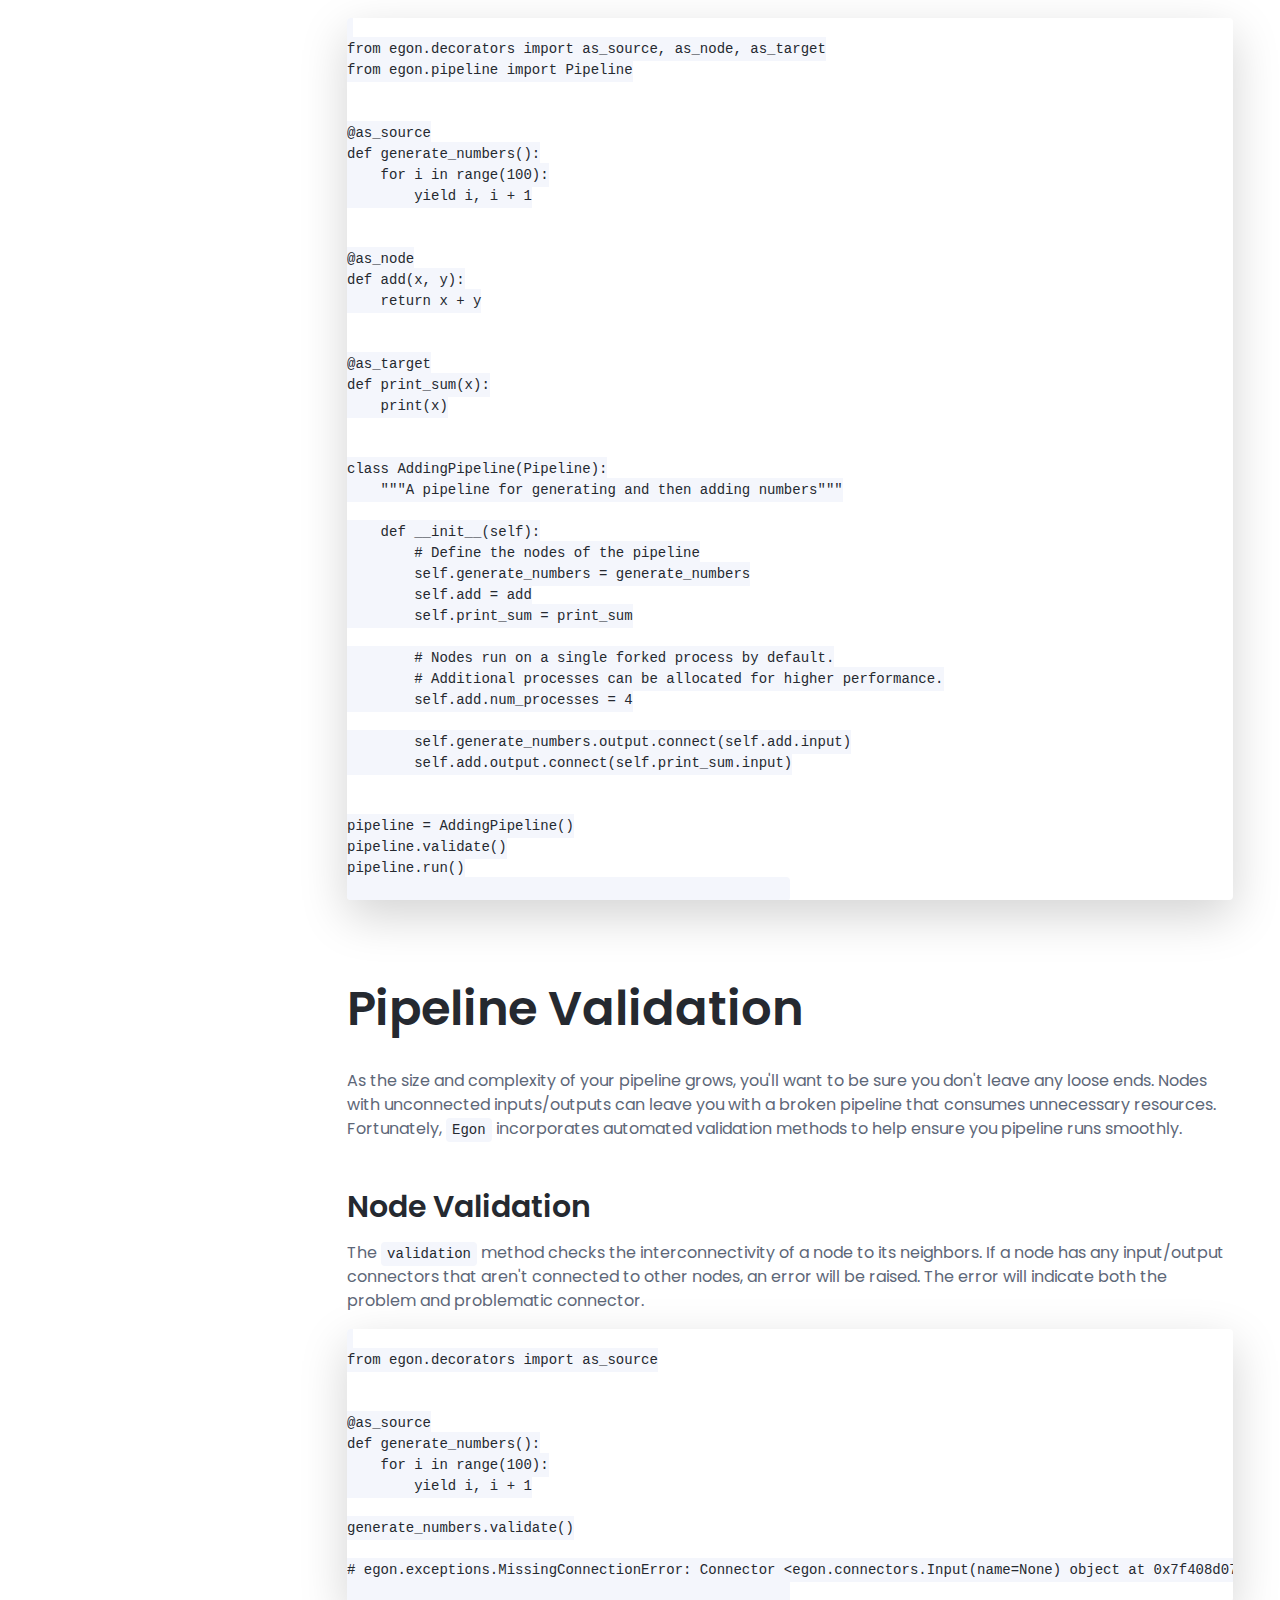
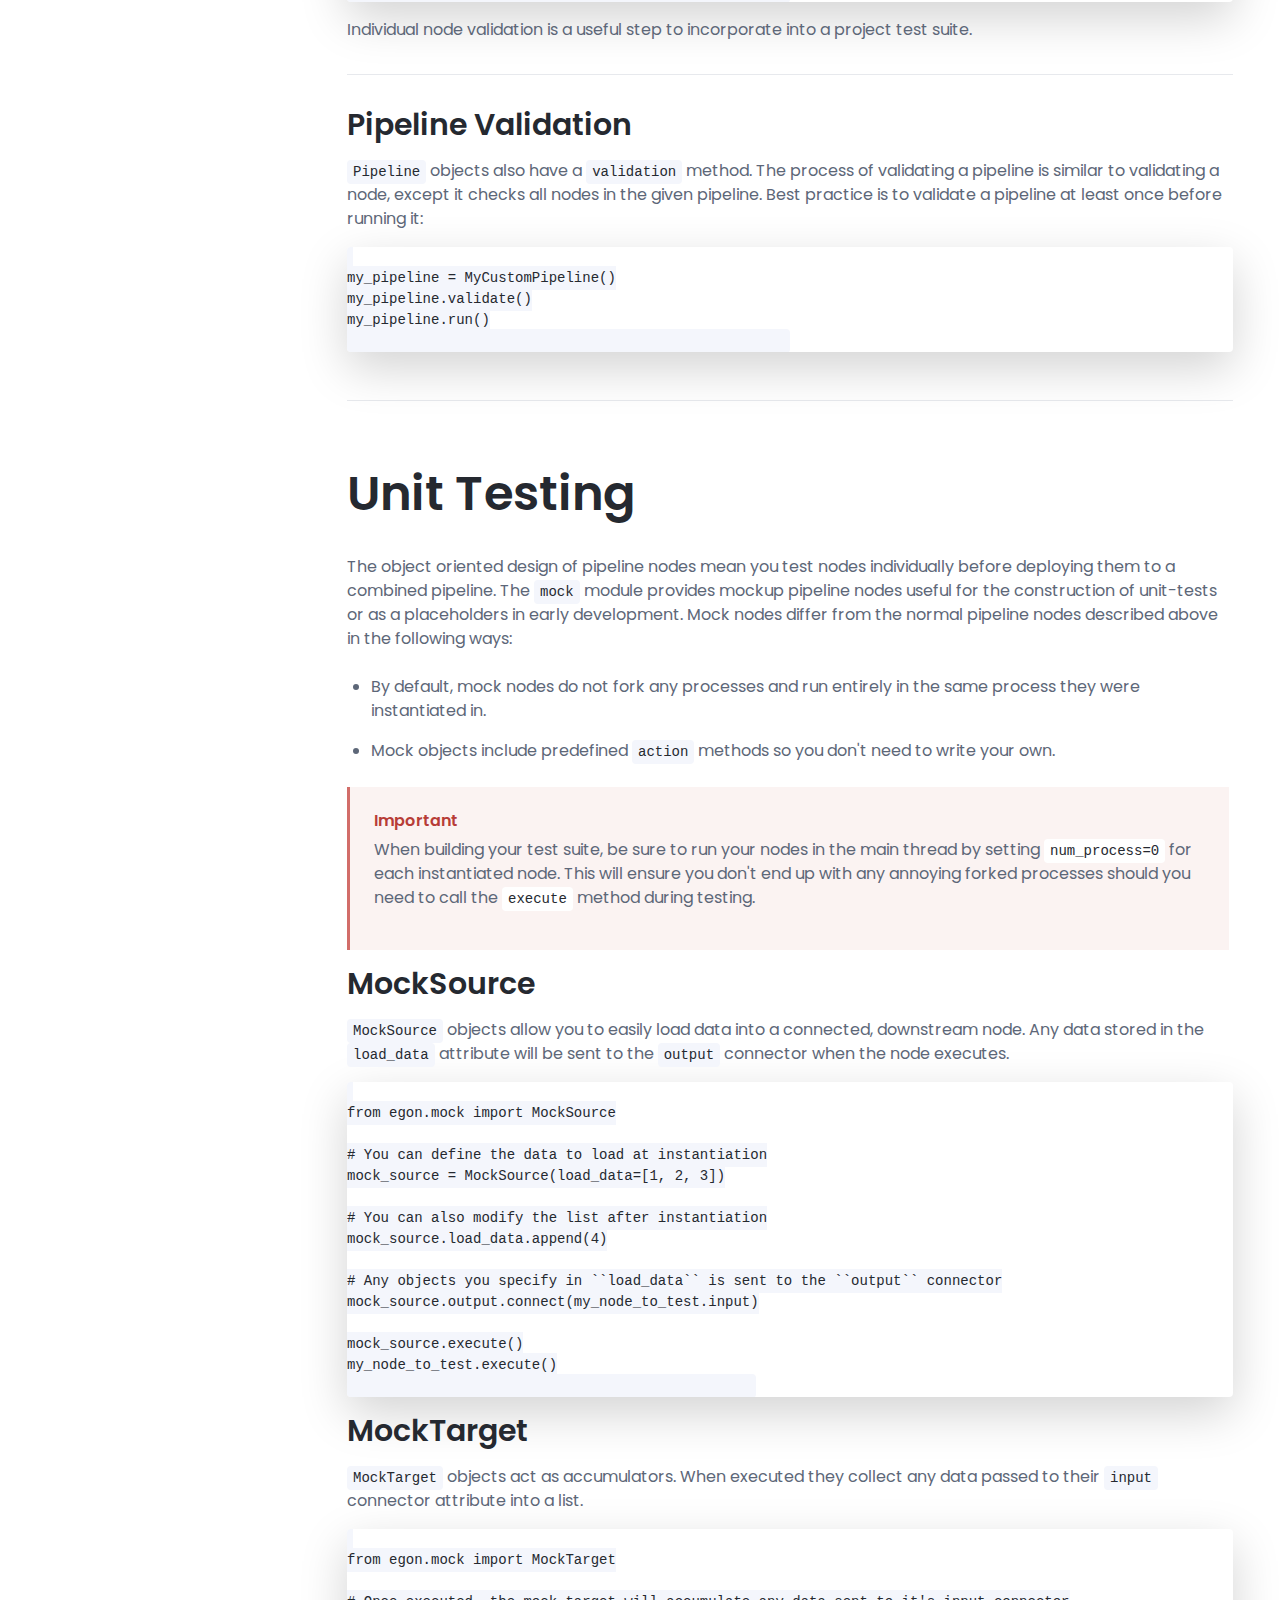
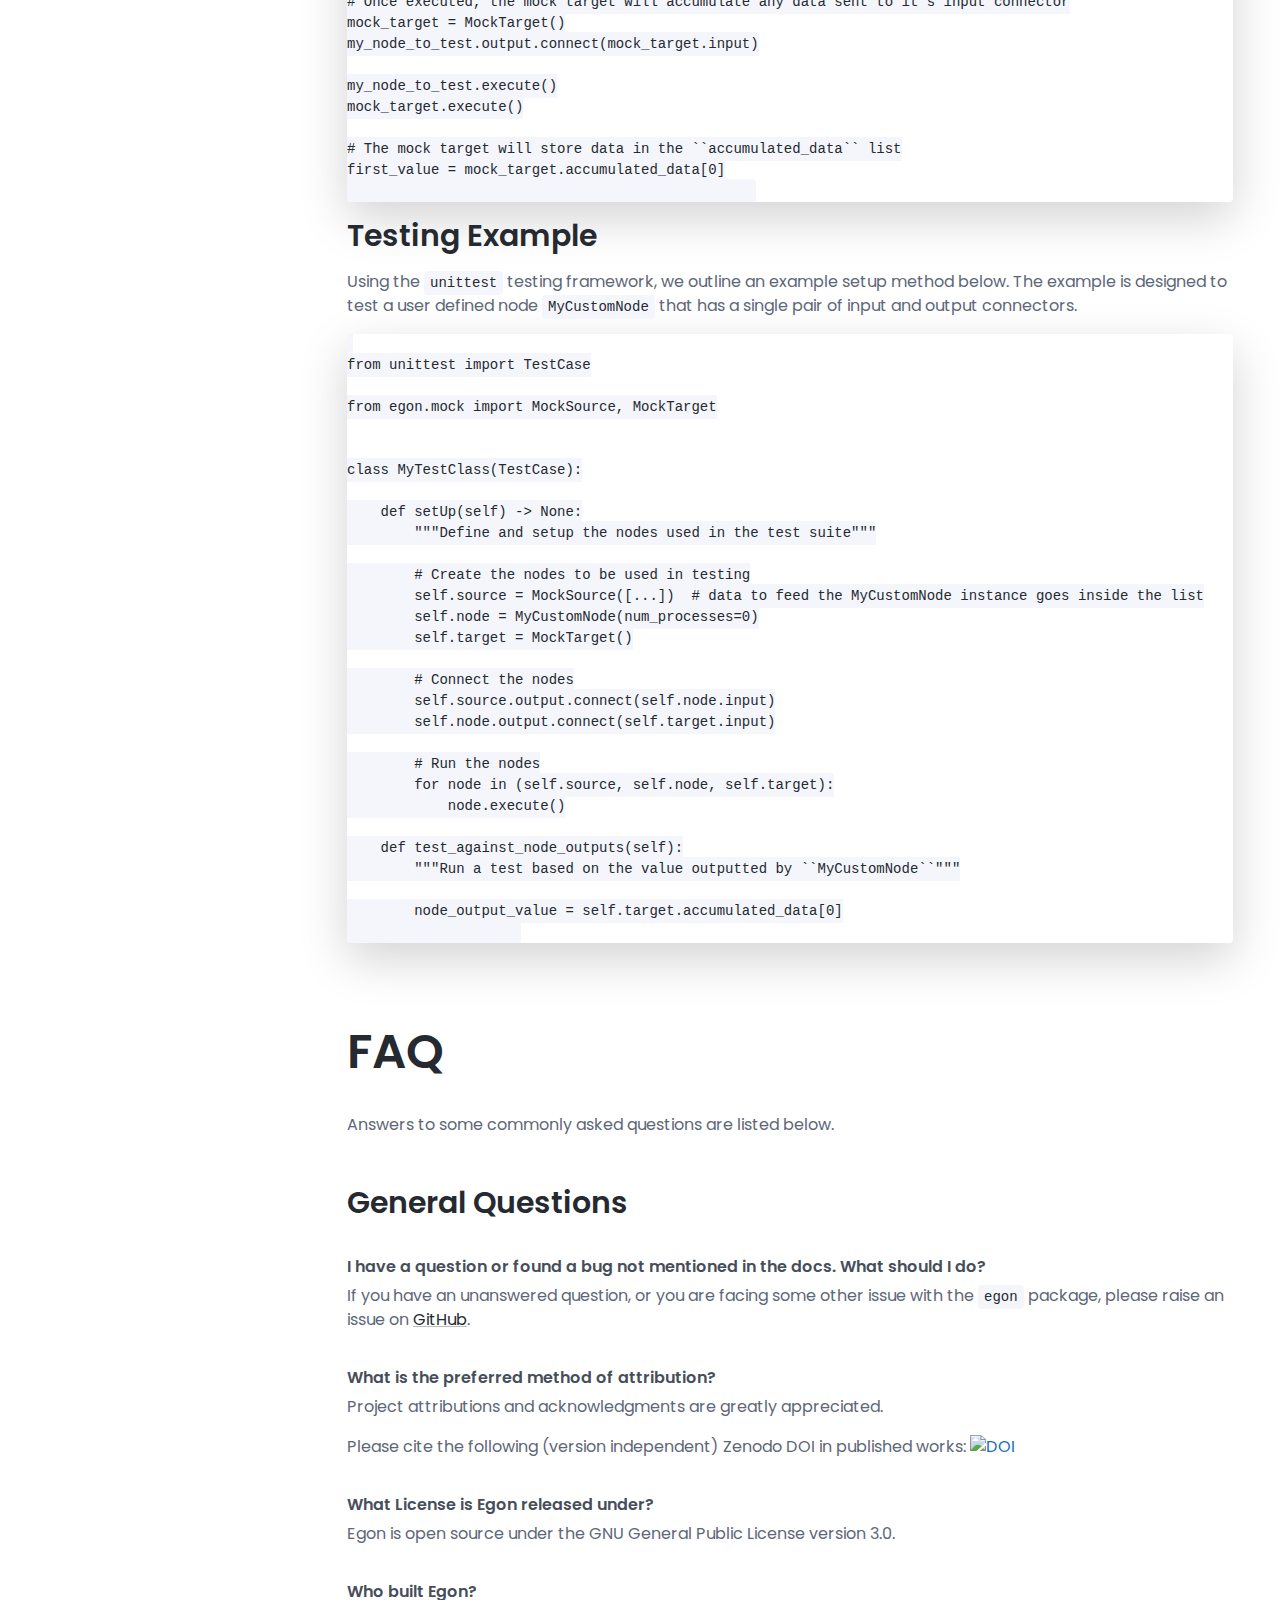
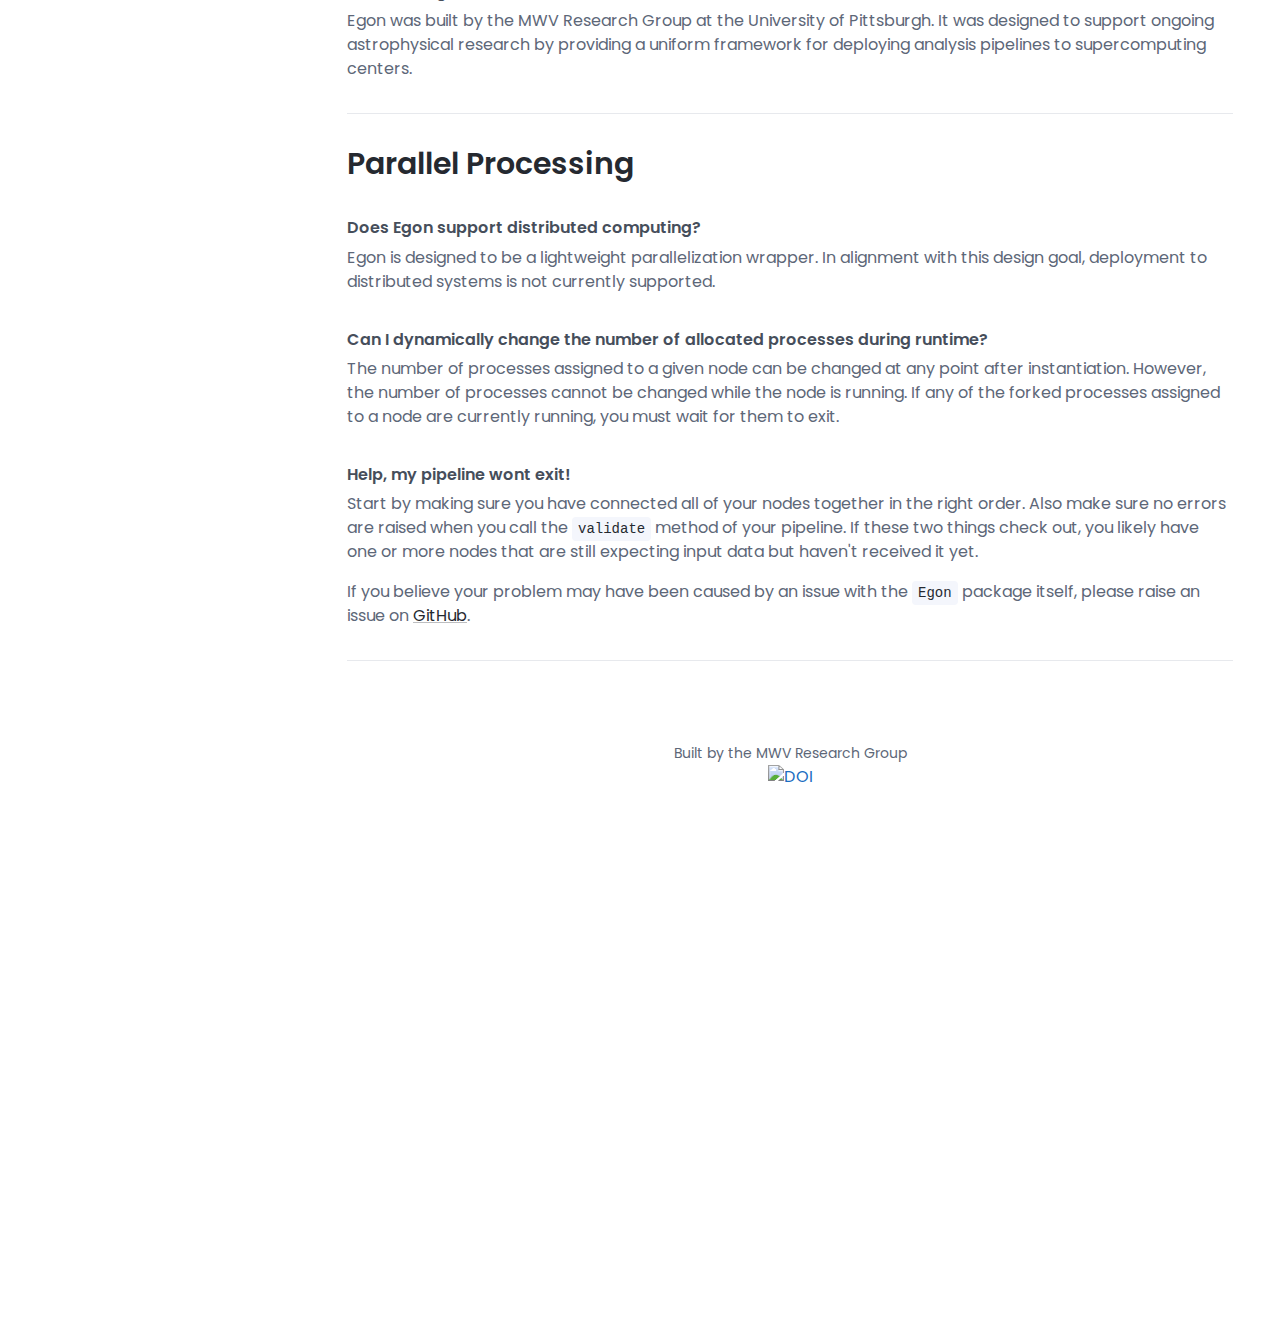
==== commit e9fc5390: "Merge pull request #8 from mwvgroup/document_mock_usage" ====
--- a/docs/docs-page.html
+++ b/docs/docs-page.html
@@ -66,7 +66,6 @@
                     <li class="nav-item section-title"><a class="nav-link scrollto active" href="#section-validation"><span class="theme-icon-holder mr-2"><i class="fas fa-check-circle"></i></span>Pipeline Validation</a></li>
                     <li class="nav-item"><a class="nav-link scrollto" href="#item-node-validation">Node Validation</a></li>
                     <li class="nav-item"><a class="nav-link scrollto" href="#item-pipeline-validation">Pipeline Validation</a></li>
-                    <li class="nav-item"><a class="nav-link scrollto" href="#item-connector-errors">Connector Errors</a></li>
                     <li class="nav-item section-title"><a class="nav-link scrollto active" href="#section-mock"><span class="theme-icon-holder mr-2"><i class="fas fa-tasks"></i></span>Unit Testing</a></li>
                     <li class="nav-item"><a class="nav-link scrollto" href="#item-mock-source">MockSource</a></li>
                     <li class="nav-item"><a class="nav-link scrollto" href="#item-mock-target">MockTarget</a></li>
@@ -172,7 +171,6 @@
                         <p>
                             <code>Source</code> type nodes are special in that they have no incoming pipeline connections and can only produce data.
                             This makes them ideal for the <b>extract</b> task.
-
                         </p>
                         <p>
                             We build the extract node as a class that inherits from the <code>Source</code> class.
@@ -193,8 +191,8 @@
         # Here we define an output connector for the class
         # This allows the node to send data further down the pipeline
         # For more complicated nodes, you can define as many connectors as needed.
-        data_output = Output()
-        super.__init__(num_processes)
+        self.data_output = Output()
+        super().__init__(num_processes)
 
     def setup(self):
         """Setup tasks are optional and can be used to configure a pipeline node"""
@@ -235,7 +233,7 @@
 
         # Here we define an input connector for the class
         # This allows the node to receive data from other nodes
-        data_input = Input()
+        self.data_input = Input()
         super().__init__(num_processes)
 
     # The rest of the class should include the same
@@ -258,7 +256,7 @@
     def __init__(self, num_processes=1):
         """The load step of an ETL style pipeline"""
 
-        data_input = Input()
+        self.data_input = Input()
         super().__init__(num_processes)
 
     def action(self):
@@ -513,23 +511,6 @@
 						    </code></pre>
                         </section><!--//docs-intro-->
 
-                        <section class="docs-section" id="item-connector-errors">
-                            <h2 class="section-heading">Connector Errors</h2>
-                            <p>
-                                Data should only ever flow through a pipeline in one direction.
-                                <code>Egon</code> enforces this principle through a signal/slot style design.
-                                To prevent against circular data flow, input connectors can only ever connect to output connectors (and visa/versa).
-                            </p>
-                            <pre class="shadow-lg rounded"><code class="python">
-from egon.connectors import Input
-
-input_1 = Input()
-input_2 = Input()
-input_1.connect(input_2)
-
-# Raises: ValueError: Cannot join together two connection objects of the same type.
-						    </code></pre>
-                        </section><!--//docs-intro-->
                     </header><!--//docs-header-->
 
                 </article><!--//docs-article-->
@@ -568,11 +549,23 @@
                 <section class="docs-intro" id="item-mock-source">
                     <h2 class="section-heading">MockSource</h2>
                     <p>
-                        <code>MockSource</code> objects allow you to easily load data into a series of interconnected nodes.
+                        <code>MockSource</code> objects allow you to easily load data into a connected, downstream node.
                         Any data stored in the <code>load_data</code> attribute will be sent to the <code>output</code> connector when the node executes.
                     </p>
                     <pre class="shadow-lg rounded"><code class="bash">
-
+from egon.mock import MockSource
+
+# You can define the data to load at instantiation
+mock_source = MockSource(load_data=[1, 2, 3])
+
+# You can also modify the list after instantiation
+mock_source.load_data.append(4)
+
+# Any objects you specify in ``load_data`` is sent to the ``output`` connector
+mock_source.output.connect(my_node_to_test.input)
+
+mock_source.execute()
+my_node_to_test.execute()
 						</code></pre>
                 </section><!--//section-->
 
@@ -583,17 +576,54 @@
                         When executed they collect any data passed to their <code>input</code> connector attribute into a list.
                     </p>
                     <pre class="shadow-lg rounded"><code class="bash">
-
+from egon.mock import MockTarget
+
+# Once executed, the mock target will accumulate any data sent to it's input connector
+mock_target = MockTarget()
+my_node_to_test.output.connect(mock_target.input)
+
+my_node_to_test.execute()
+mock_target.execute()
+
+# The mock target will store data in the ``accumulated_data`` list
+first_value = mock_target.accumulated_data[0]
 						</code></pre>
                 </section><!--//section-->
 
                 <section class="docs-intro" id="item-testing-example">
                     <h2 class="section-heading">Testing Example</h2>
                     <p>
-                        Using the <code>unittest</code> testing framework, we outline an example set of tests beolw:
+                        Using the <code>unittest</code> testing framework, we outline an example setup method below.
+                        The example is designed to test a user defined node <code>MyCustomNode</code> that has a single pair of input and output connectors.
                     </p>
                     <pre class="shadow-lg rounded"><code class="bash">
-
+from unittest import TestCase
+
+from egon.mock import MockSource, MockTarget
+
+
+class MyTestClass(TestCase):
+
+    def setUp(self) -> None:
+        """Define and setup the nodes used in the test suite"""
+
+        # Create the nodes to be used in testing
+        self.source = MockSource([...])  # data to feed the MyCustomNode instance goes inside the list
+        self.node = MyCustomNode(num_processes=0)
+        self.target = MockTarget()
+
+        # Connect the nodes
+        self.source.output.connect(self.node.input)
+        self.node.output.connect(self.target.input)
+
+        # Run the nodes
+        for node in (self.source, self.node, self.target):
+            node.execute()
+
+    def test_against_node_outputs(self):
+        """Run a test based on the value outputted by ``MyCustomNode``"""
+
+        node_output_value = self.target.accumulated_data[0]
                     </code></pre>
                 </section><!--//section-->
 
@@ -609,7 +639,7 @@
                             <h2 class="section-heading" id="item-general-questions">General Questions</h2>
                             <h5><i class="fas fa-question-circle"></i> I have a question or found a bug not mentioned in the docs. What should I do?</h5>
                             <p>
-                                If you have an unanswered question, or you are facing some other issue with the <code>Egon</code> package, please raise an issue on <a class="theme-link" href="https://github.com/djperrefort/Egon/issues">GitHub</a>.
+                                If you have an unanswered question, or you are facing some other issue with the <code>egon</code> package, please raise an issue on <a class="theme-link" href="https://github.com/djperrefort/Egon/issues">GitHub</a>.
                             </p>
                             <h5><i class="fas fa-question-circle"></i> What is the preferred method of attribution?</h5>
                             <p>Project attributions and acknowledgments are greatly appreciated.</p>
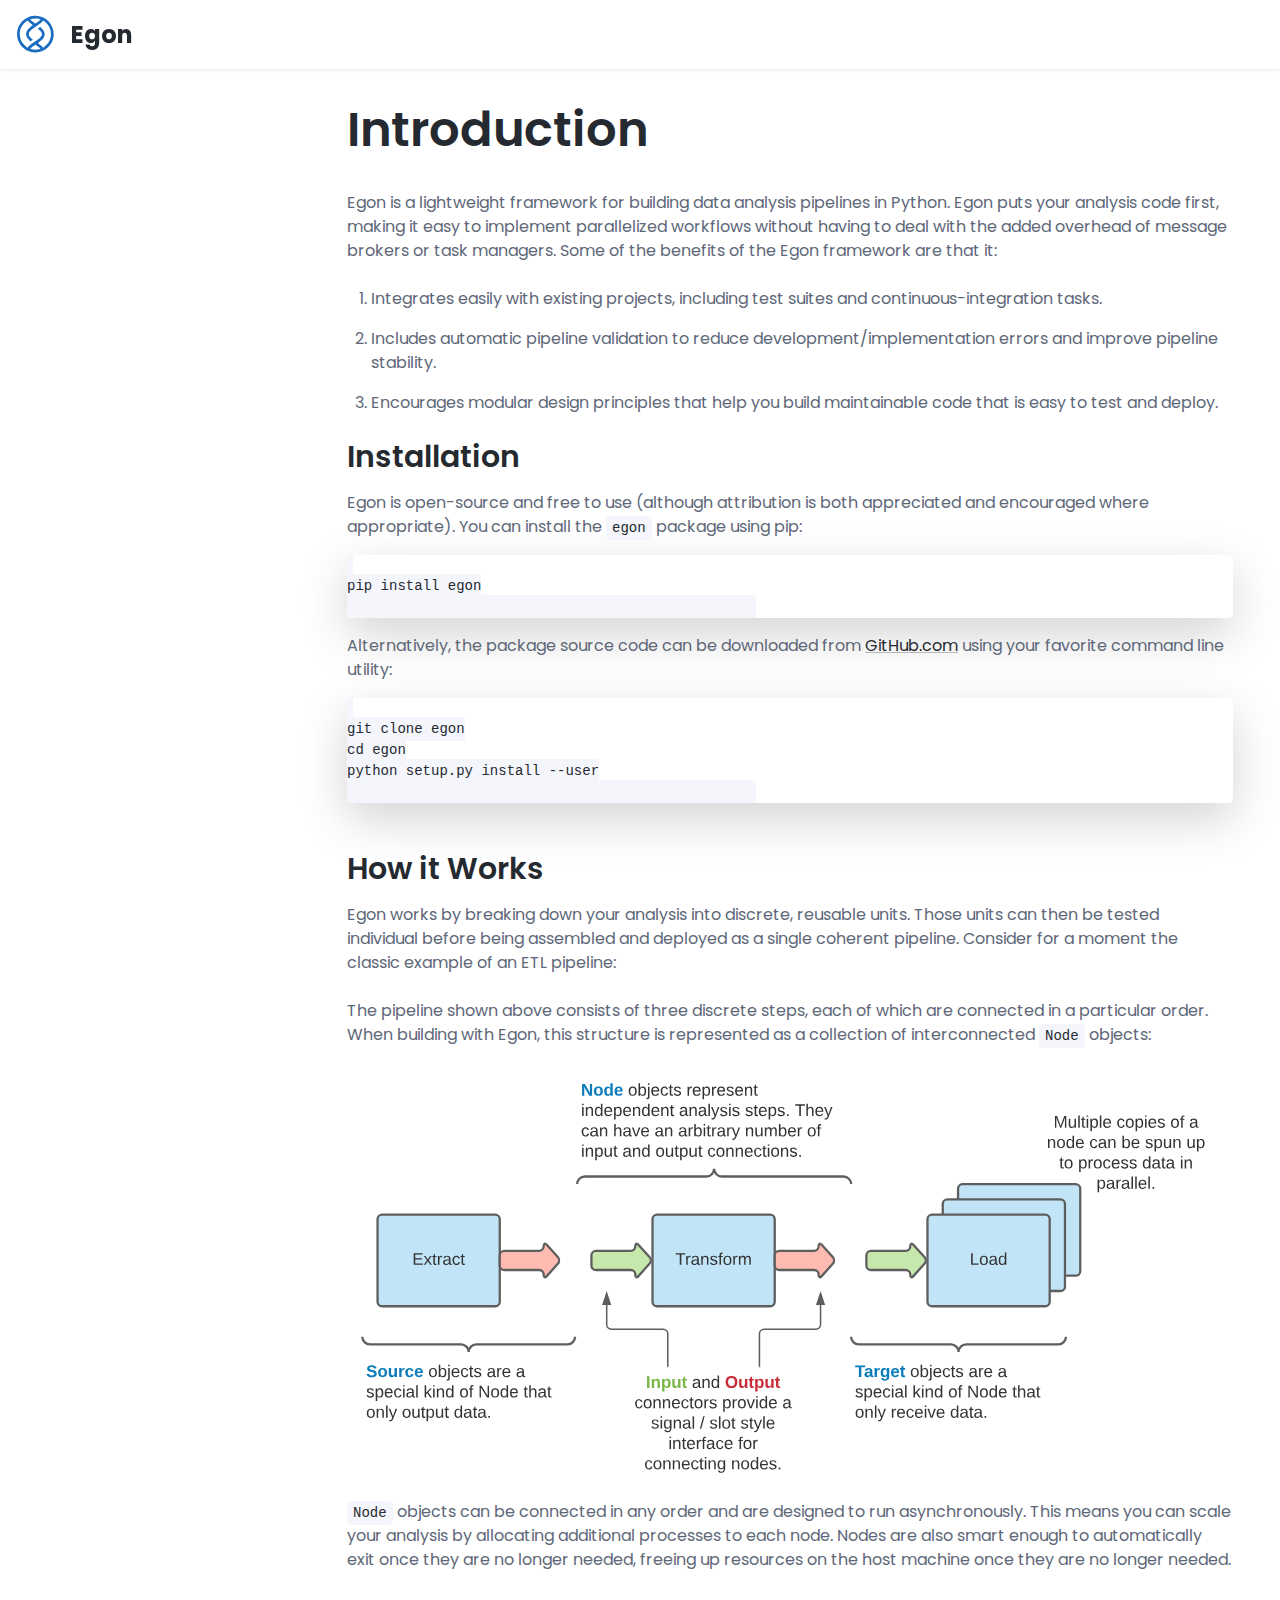
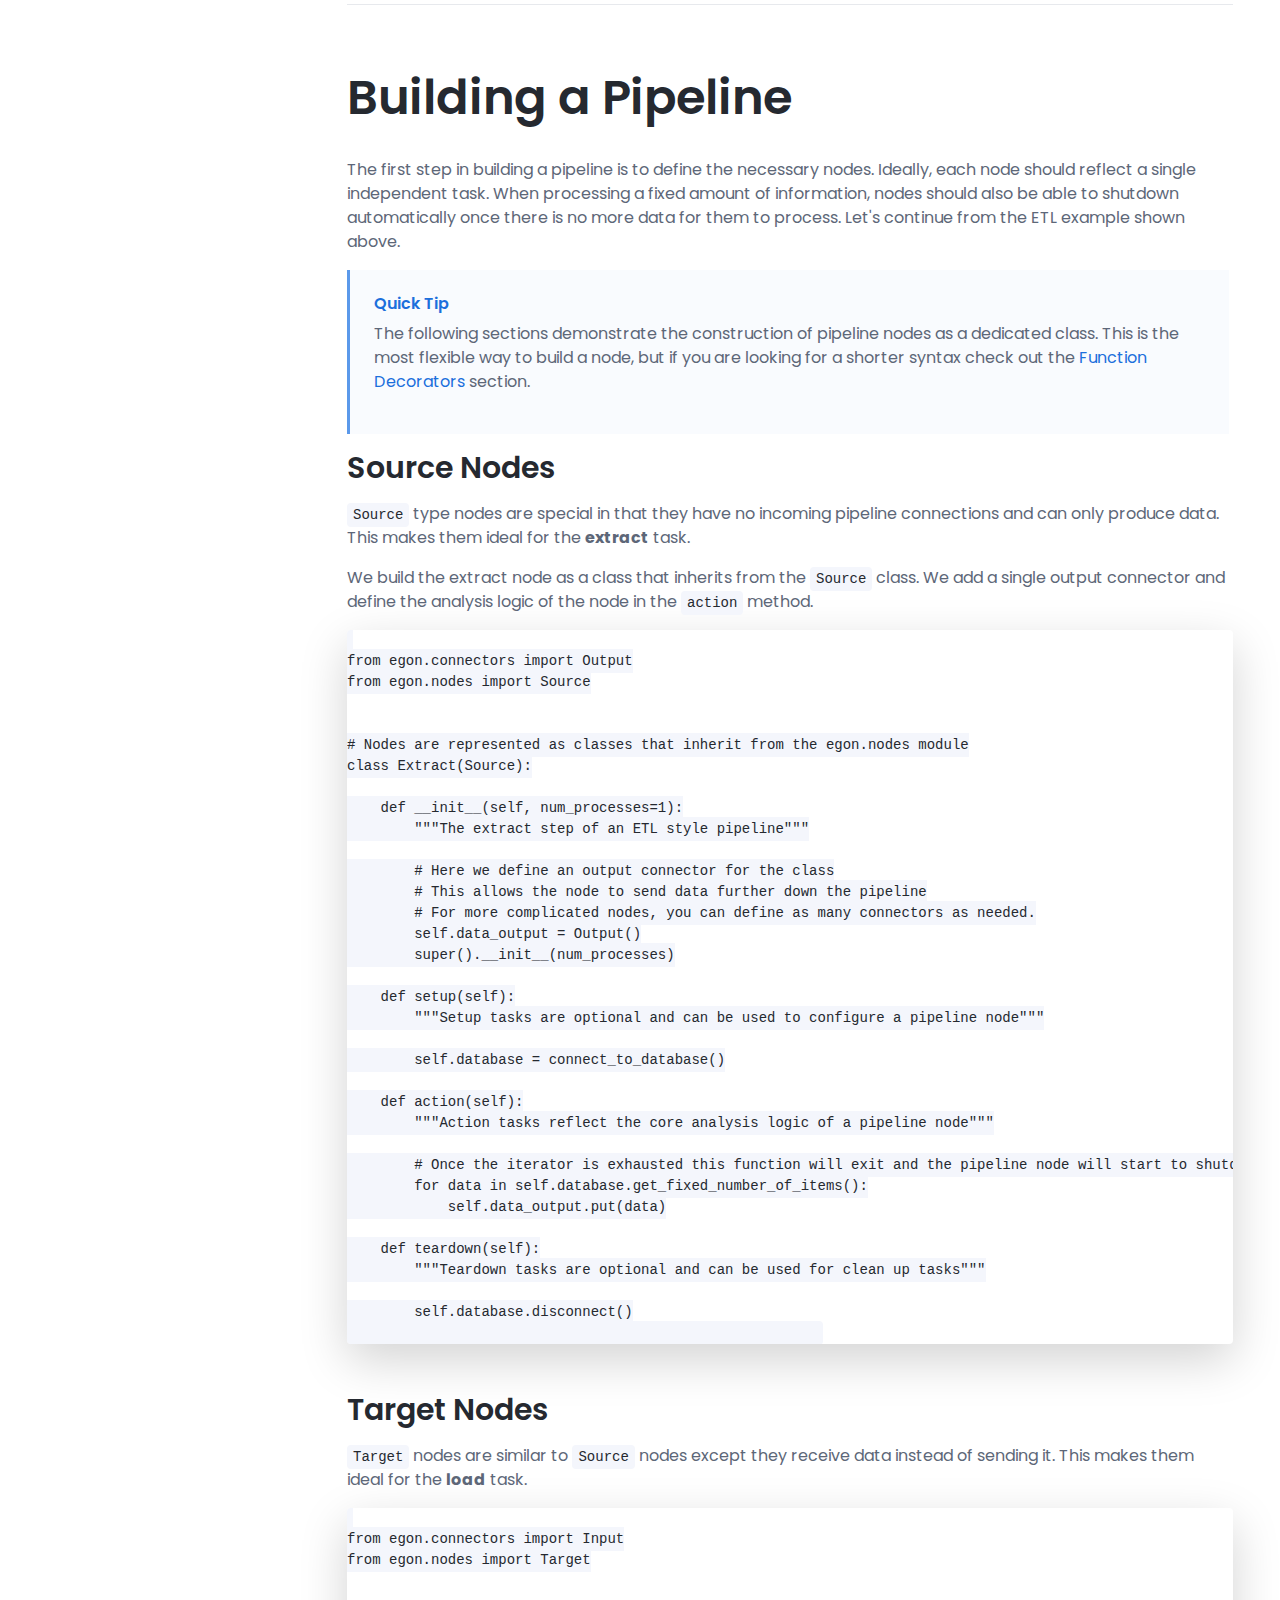
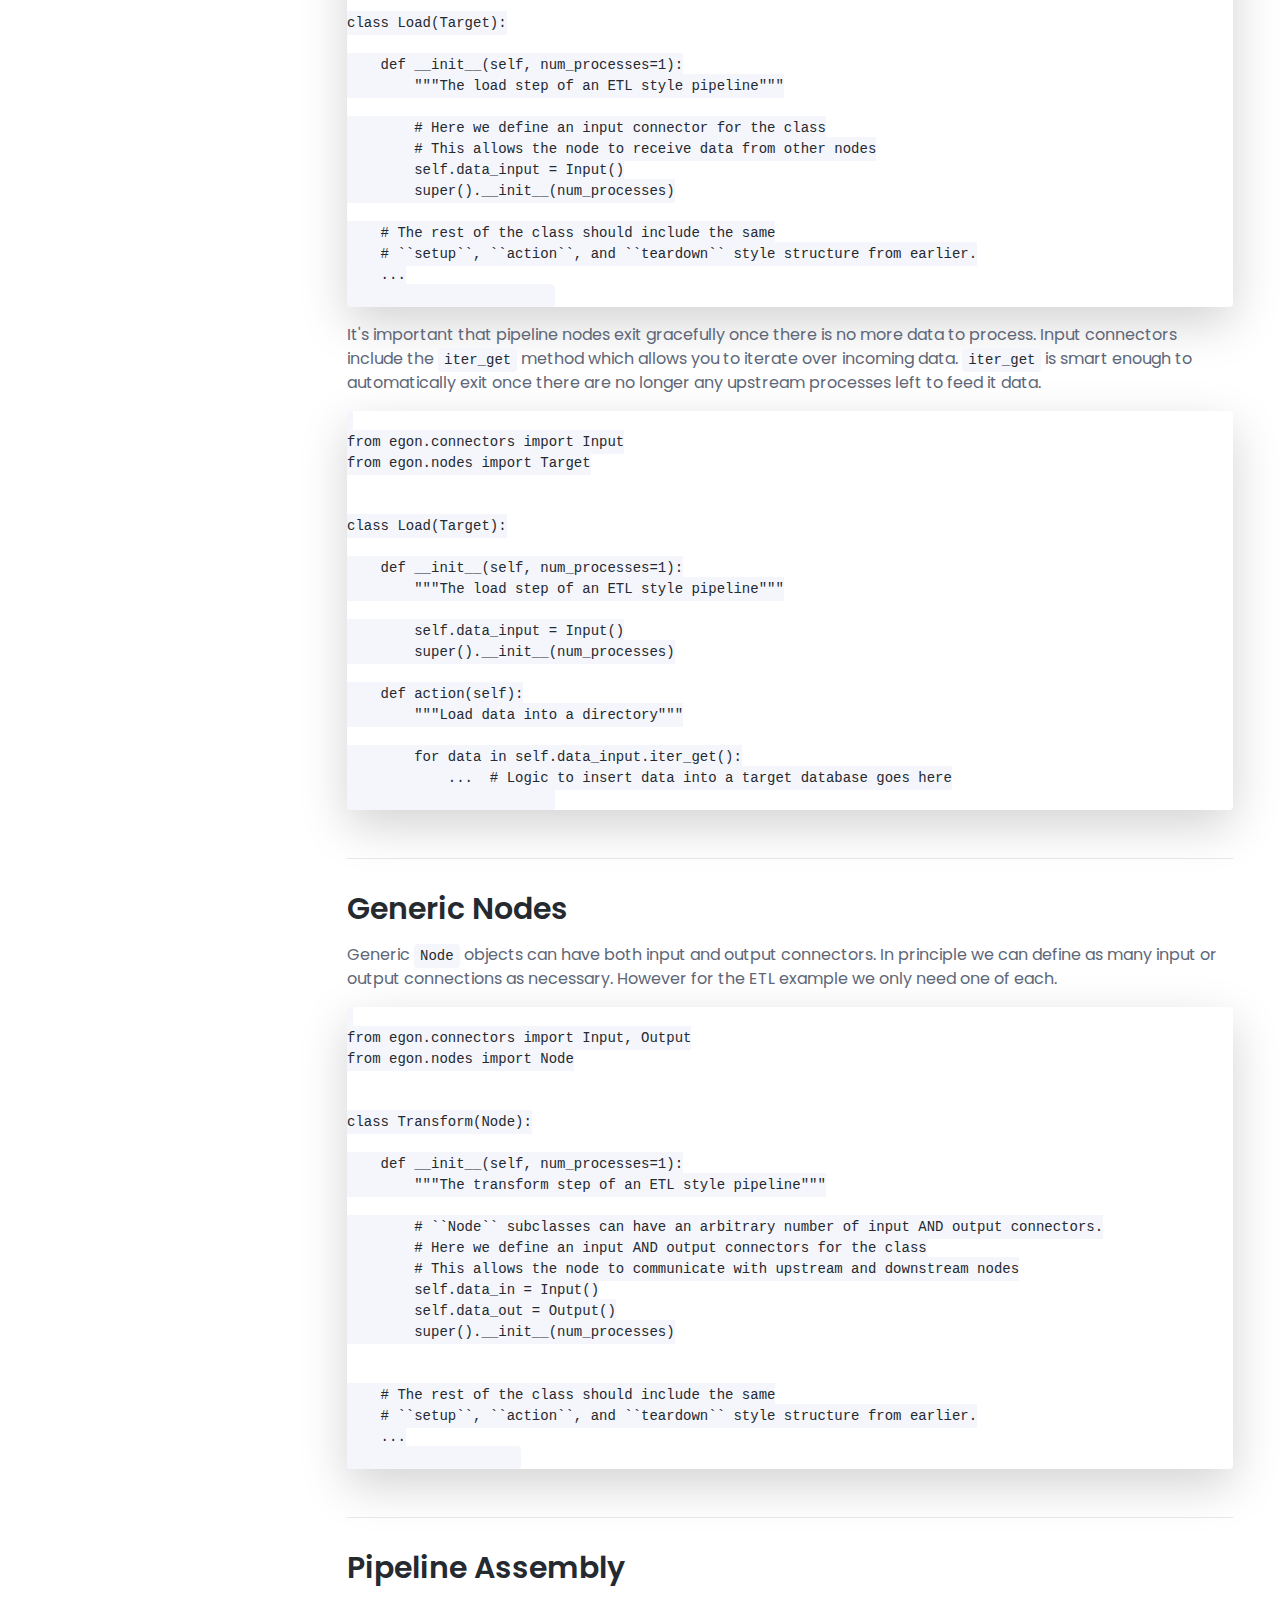
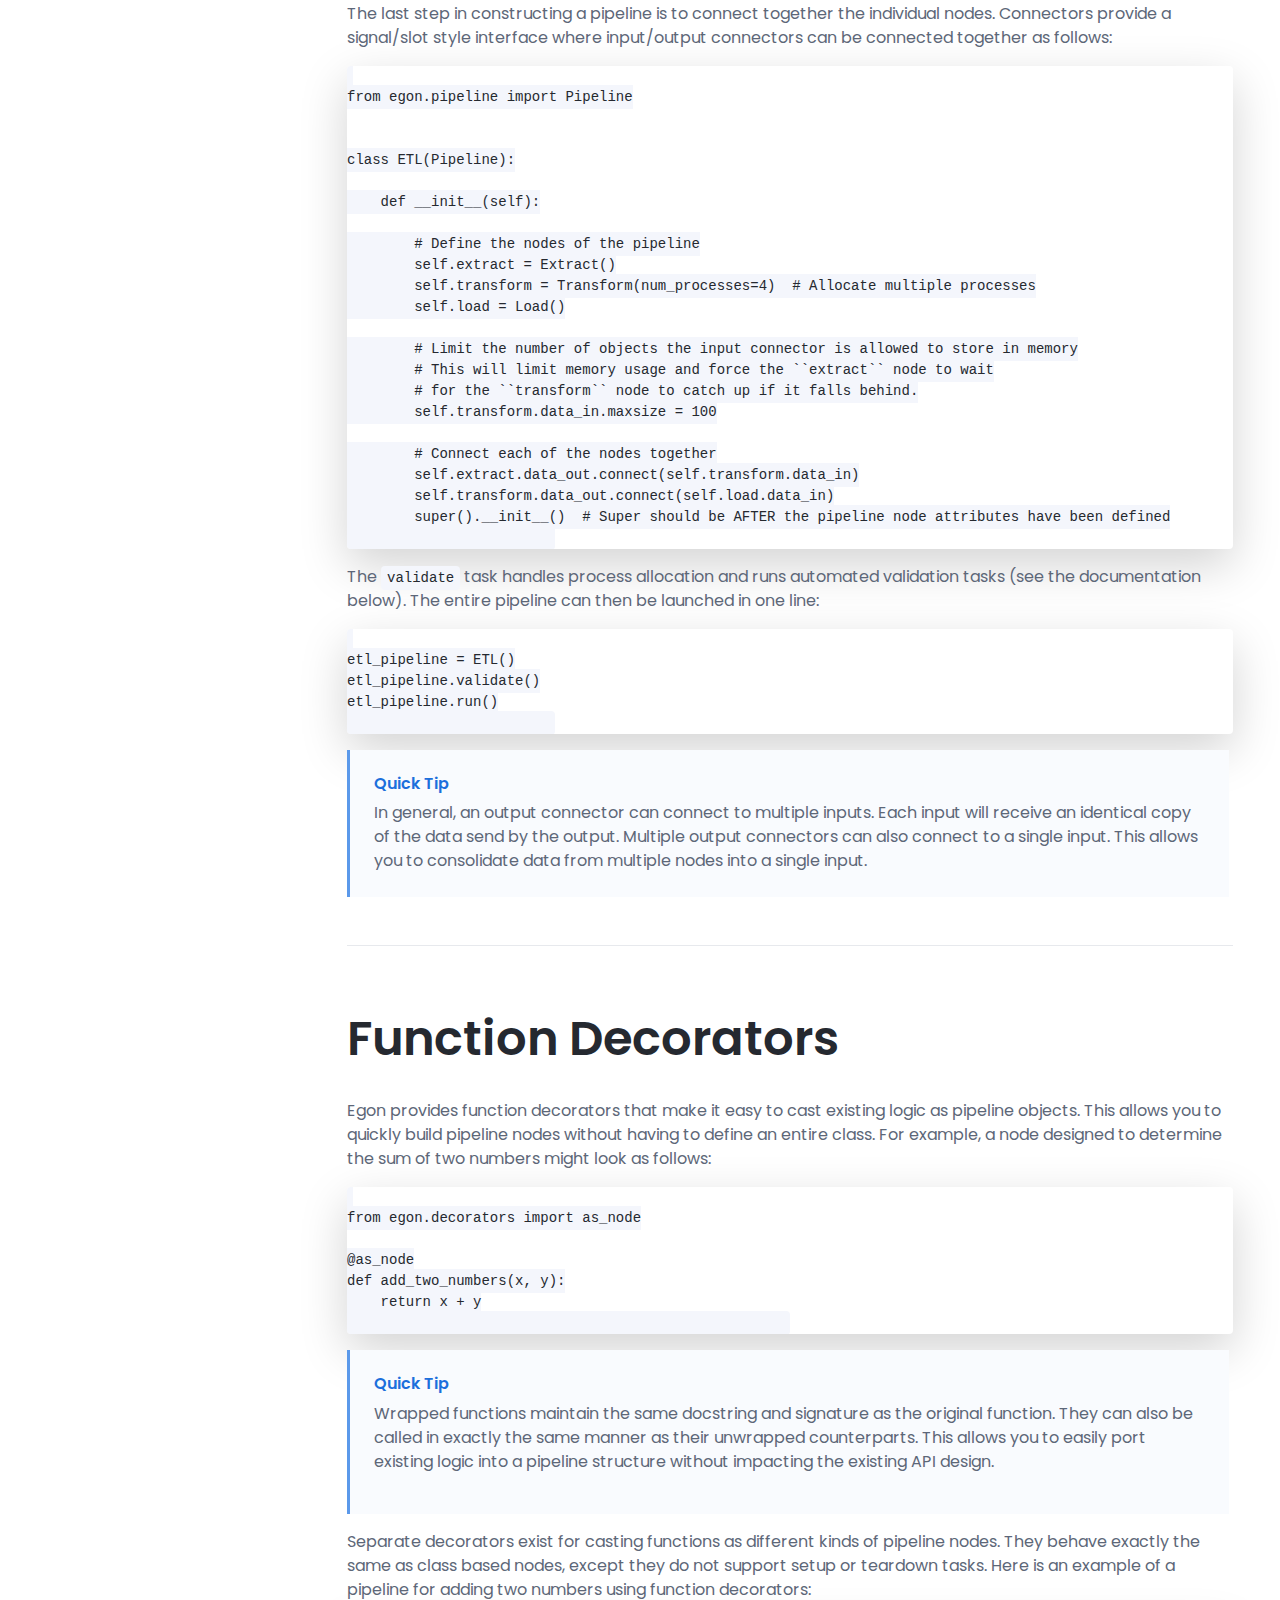
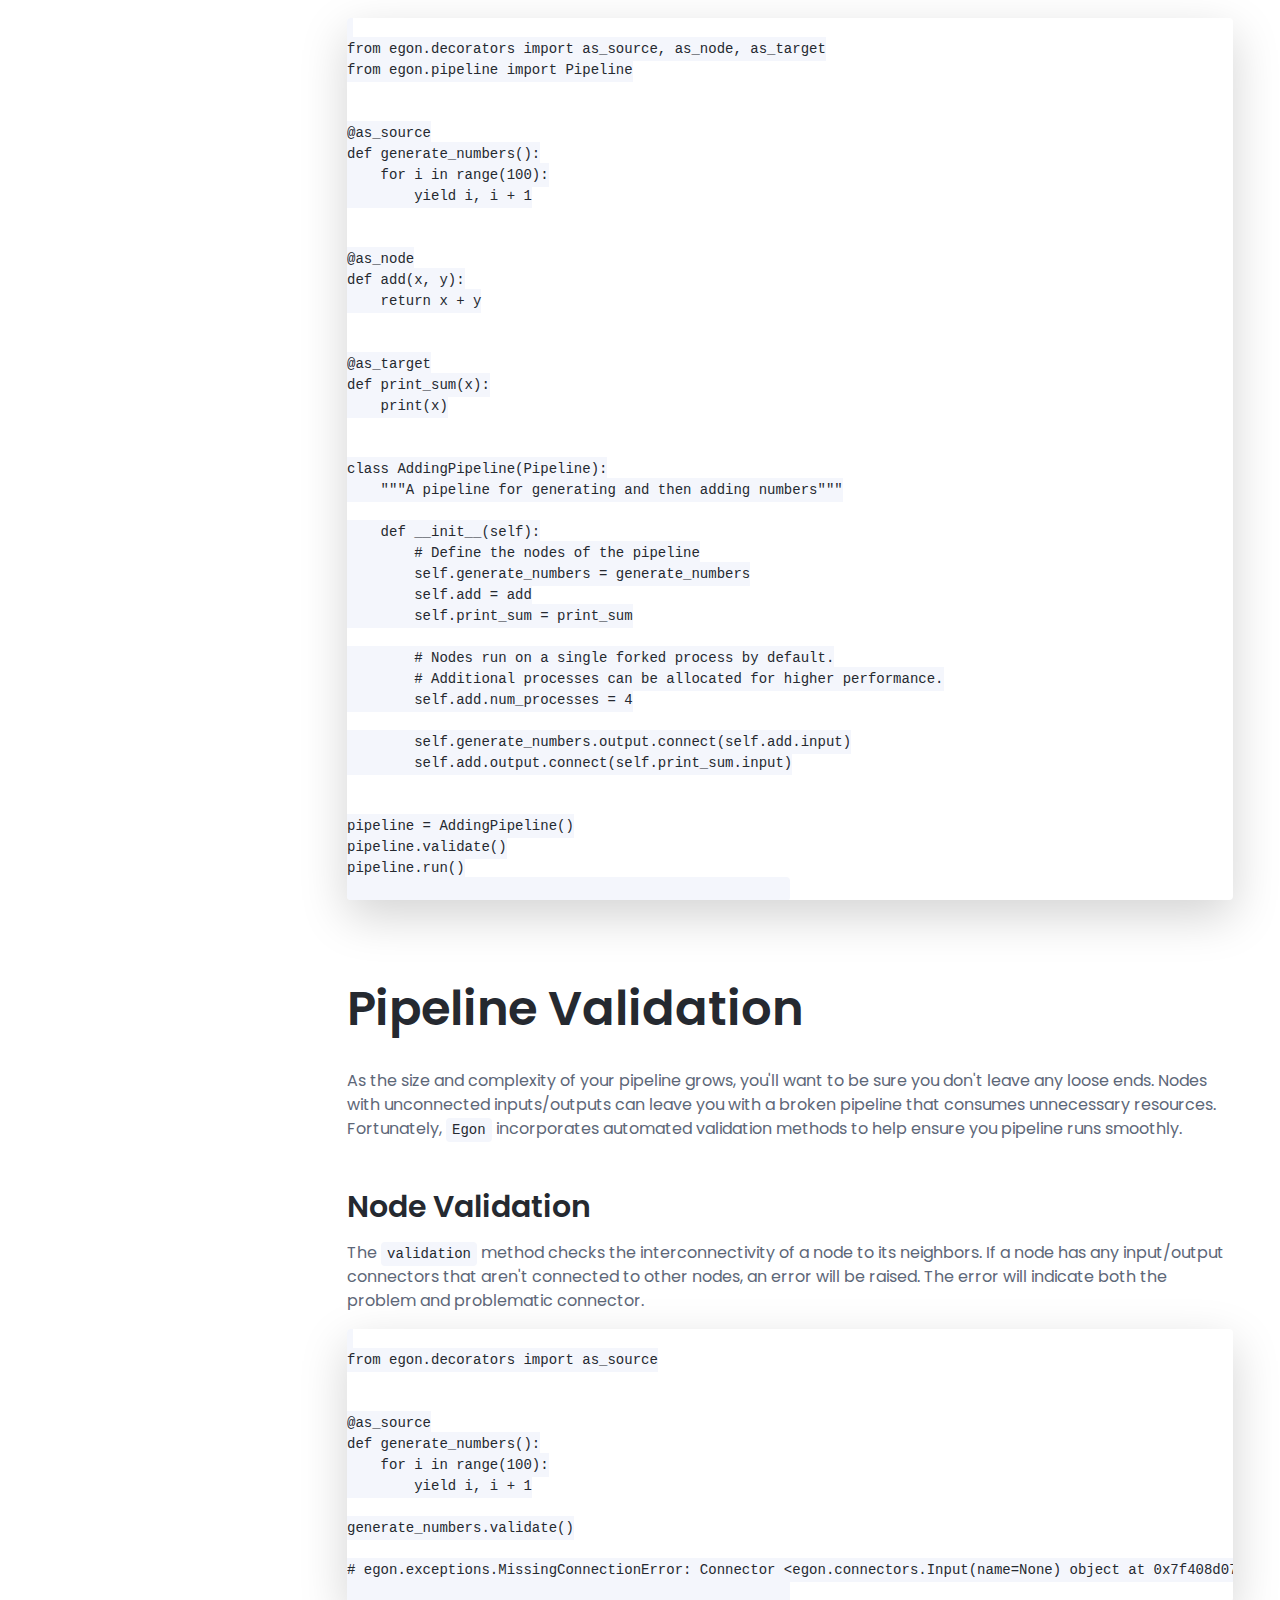
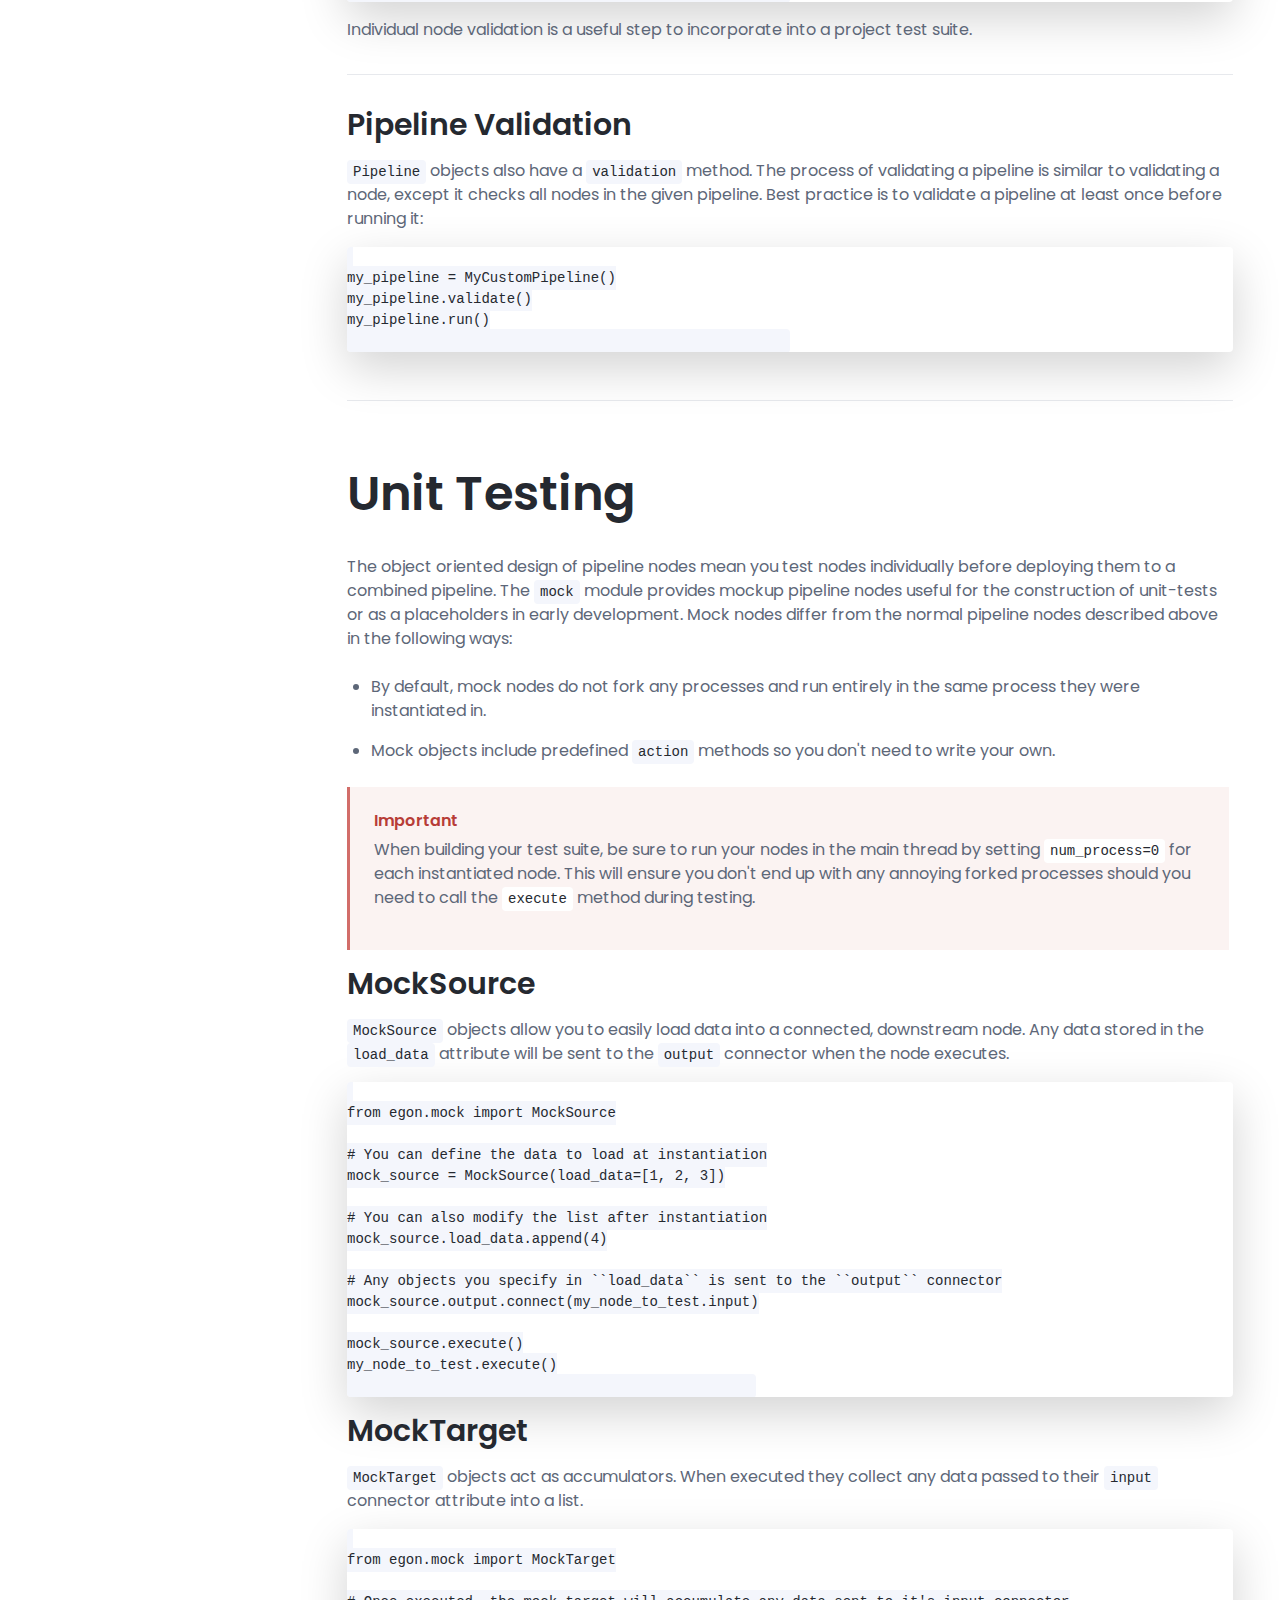
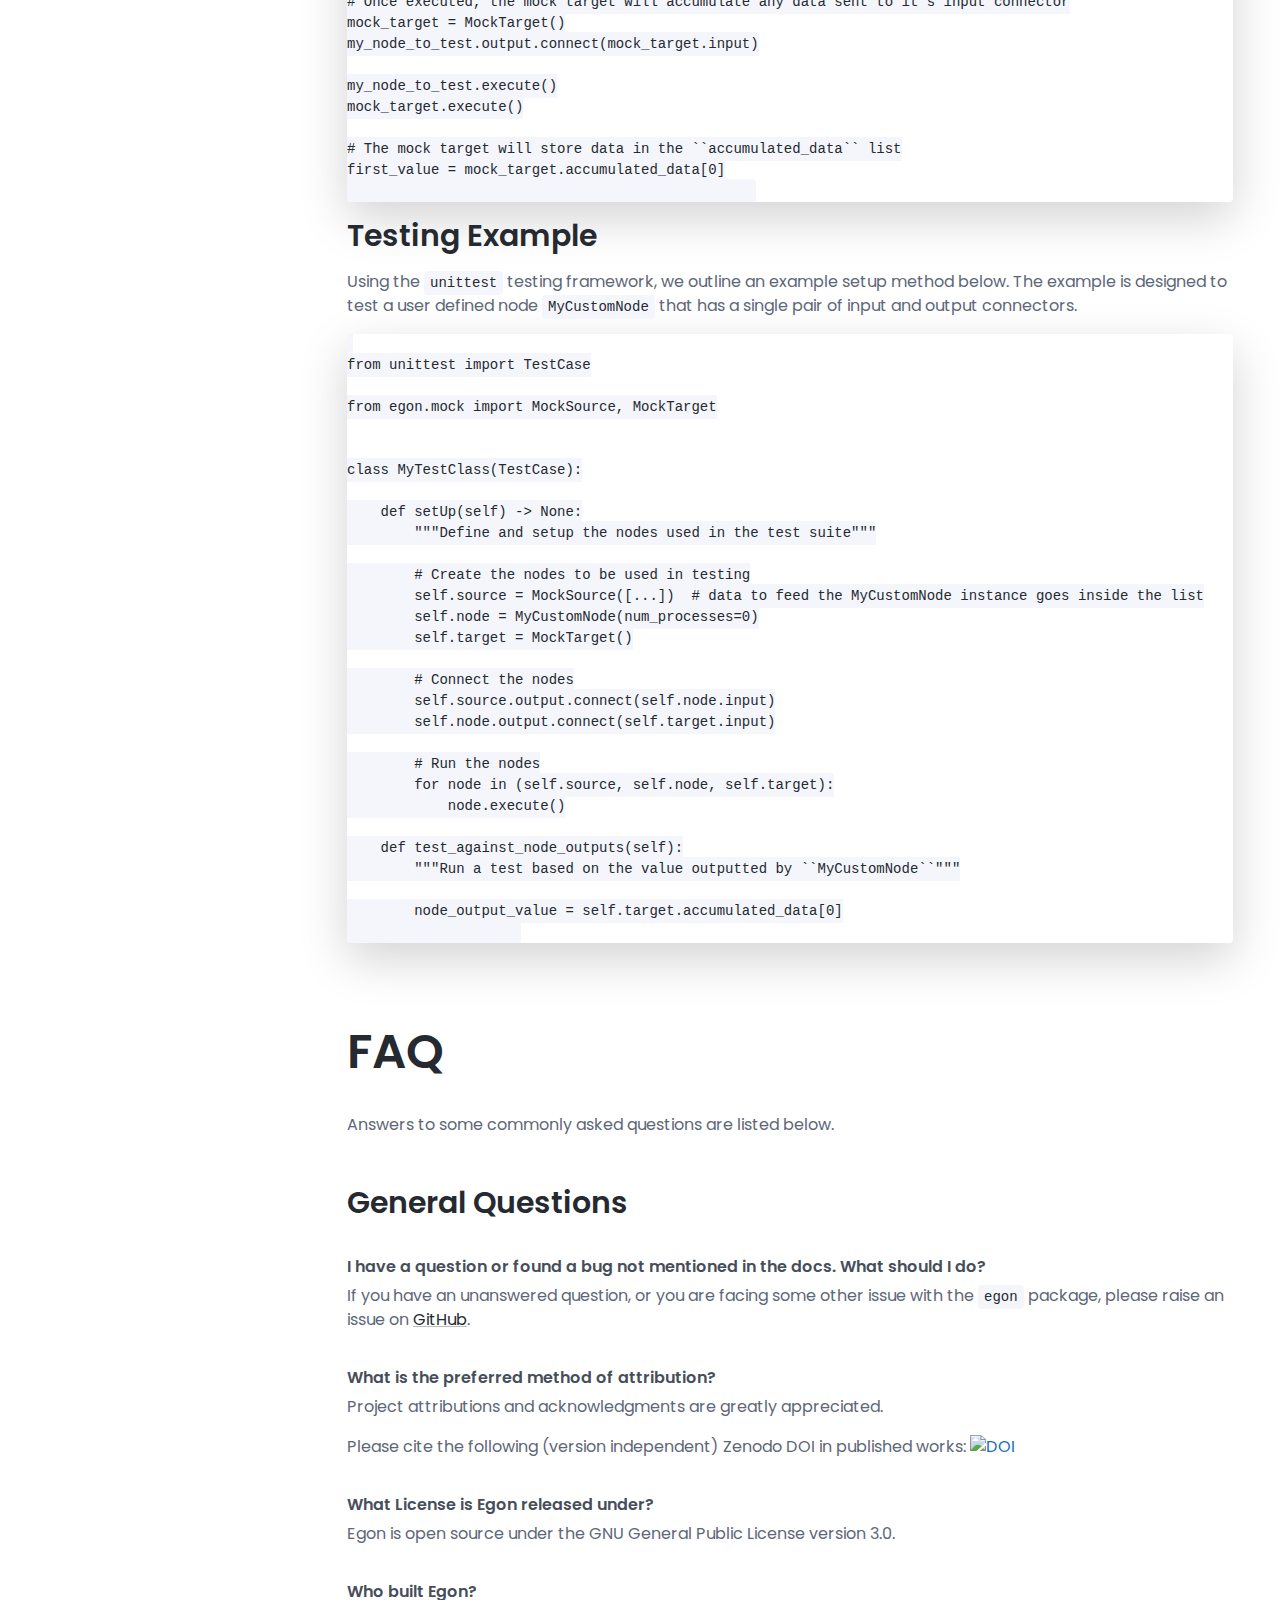
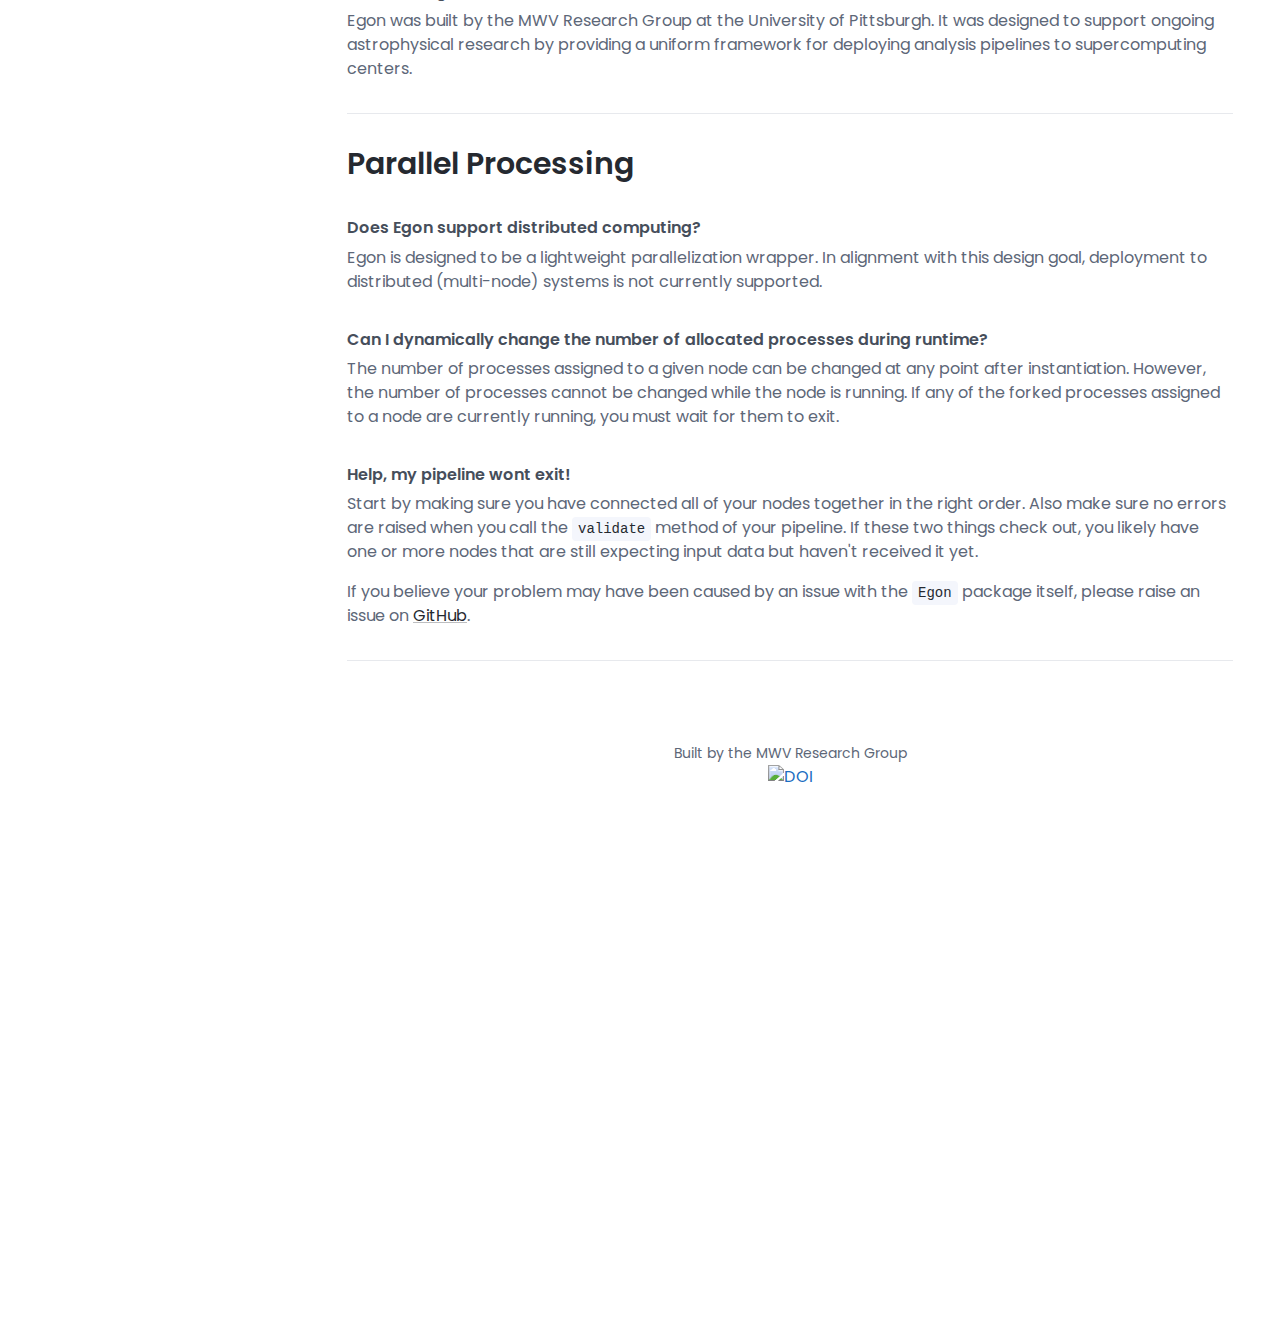
==== commit 2c057d8f: "Adds clarification to FAQ" ====
--- a/docs/docs-page.html
+++ b/docs/docs-page.html
@@ -350,9 +350,9 @@
                                     Quick Tip
                                 </h4>
                                 <p>
-                                    In the above example each output connector is connected to a single input connector.
-                                    In general, an output connector can only connect to a single output.
-                                    However, multiple output connectors can connect to a single input.
+                                    In general, an output connector can connect to multiple inputs.
+                                    Each input will receive an identical copy of the data send by the output.
+                                    Multiple output connectors can also connect to a single input.
                                     This allows you to consolidate data from multiple nodes into a single input.
                                 </p>
                             </div><!--//content-->
@@ -661,7 +661,7 @@
                             <h5><i class="fas fa-question-circle"></i> Does Egon support distributed computing?</h5>
                             <p>
                                 Egon is designed to be a lightweight parallelization wrapper.
-                                In alignment with this design goal, deployment to distributed systems is not currently supported.
+                                In alignment with this design goal, deployment to distributed (multi-node) systems is not currently supported.
                             </p>
                             <h5><i class="fas fa-question-circle"></i> Can I dynamically change the number of allocated processes during runtime?</h5>
                             <p>
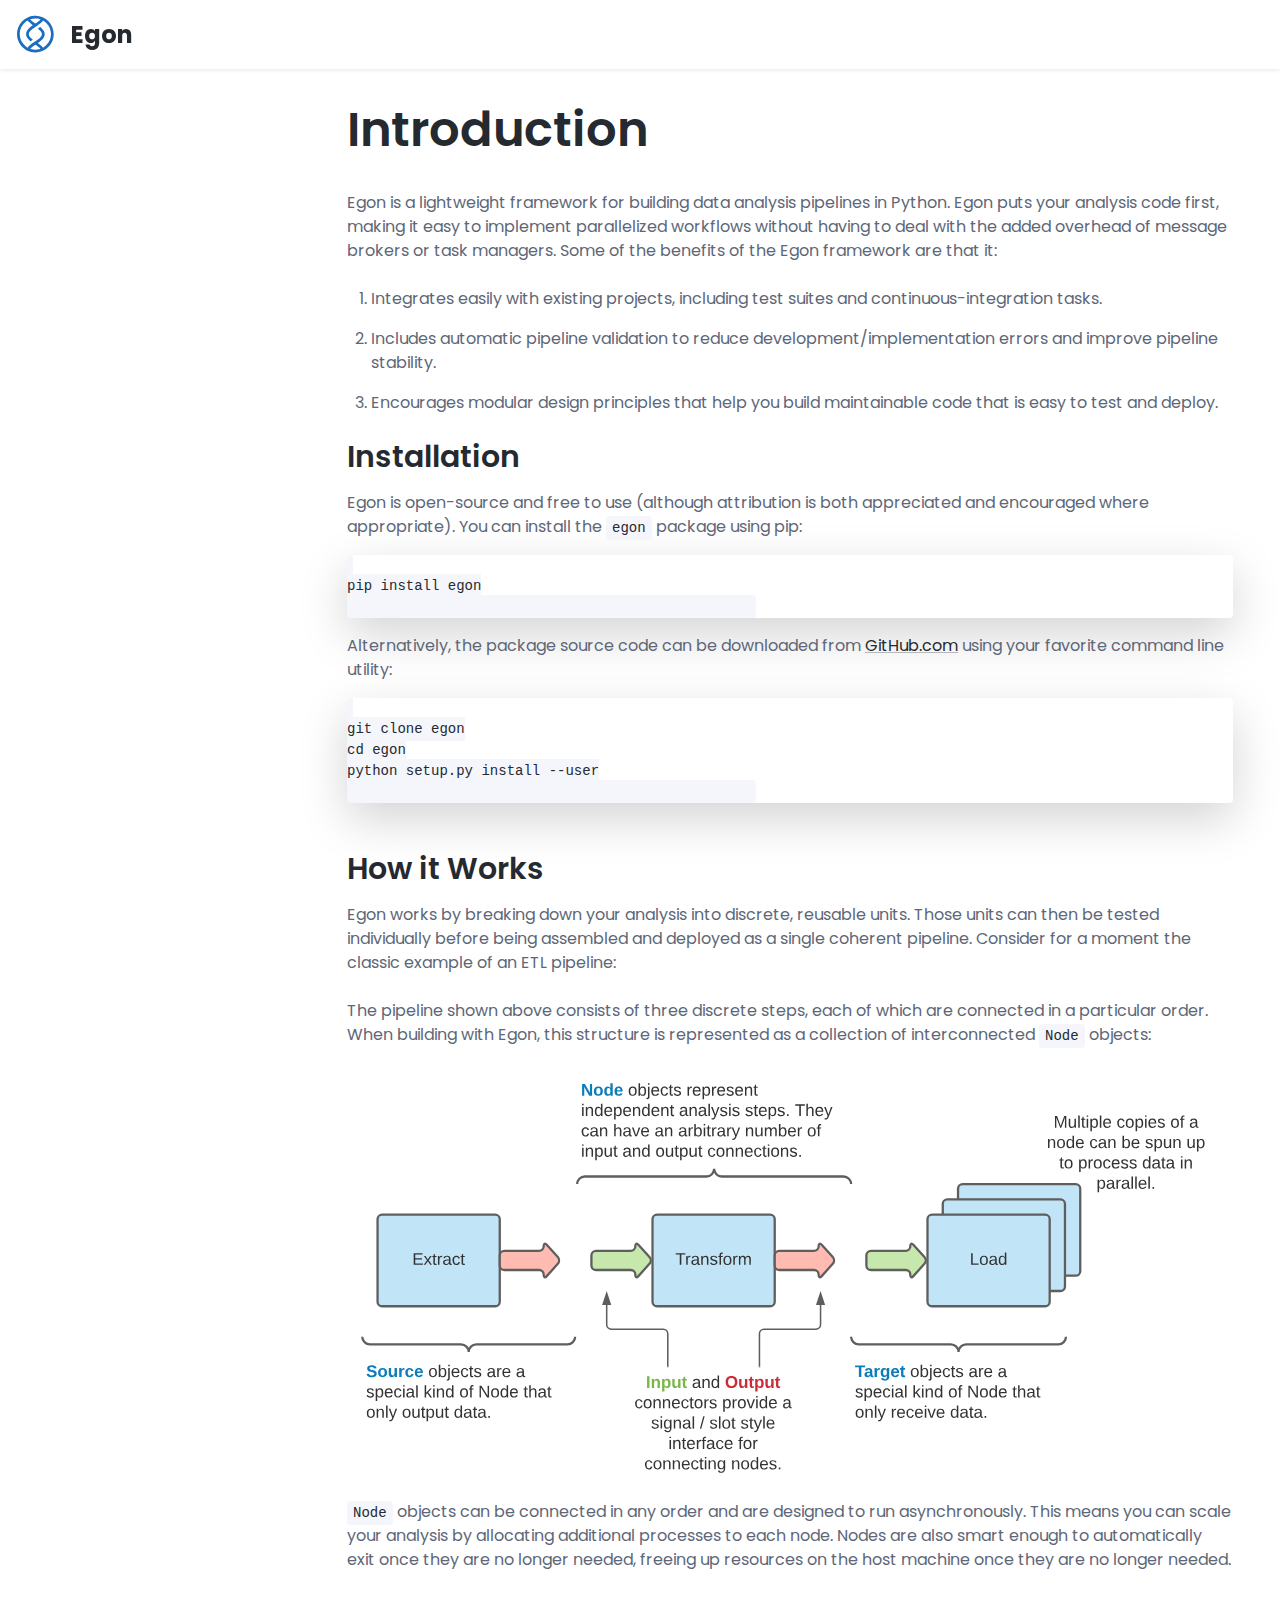
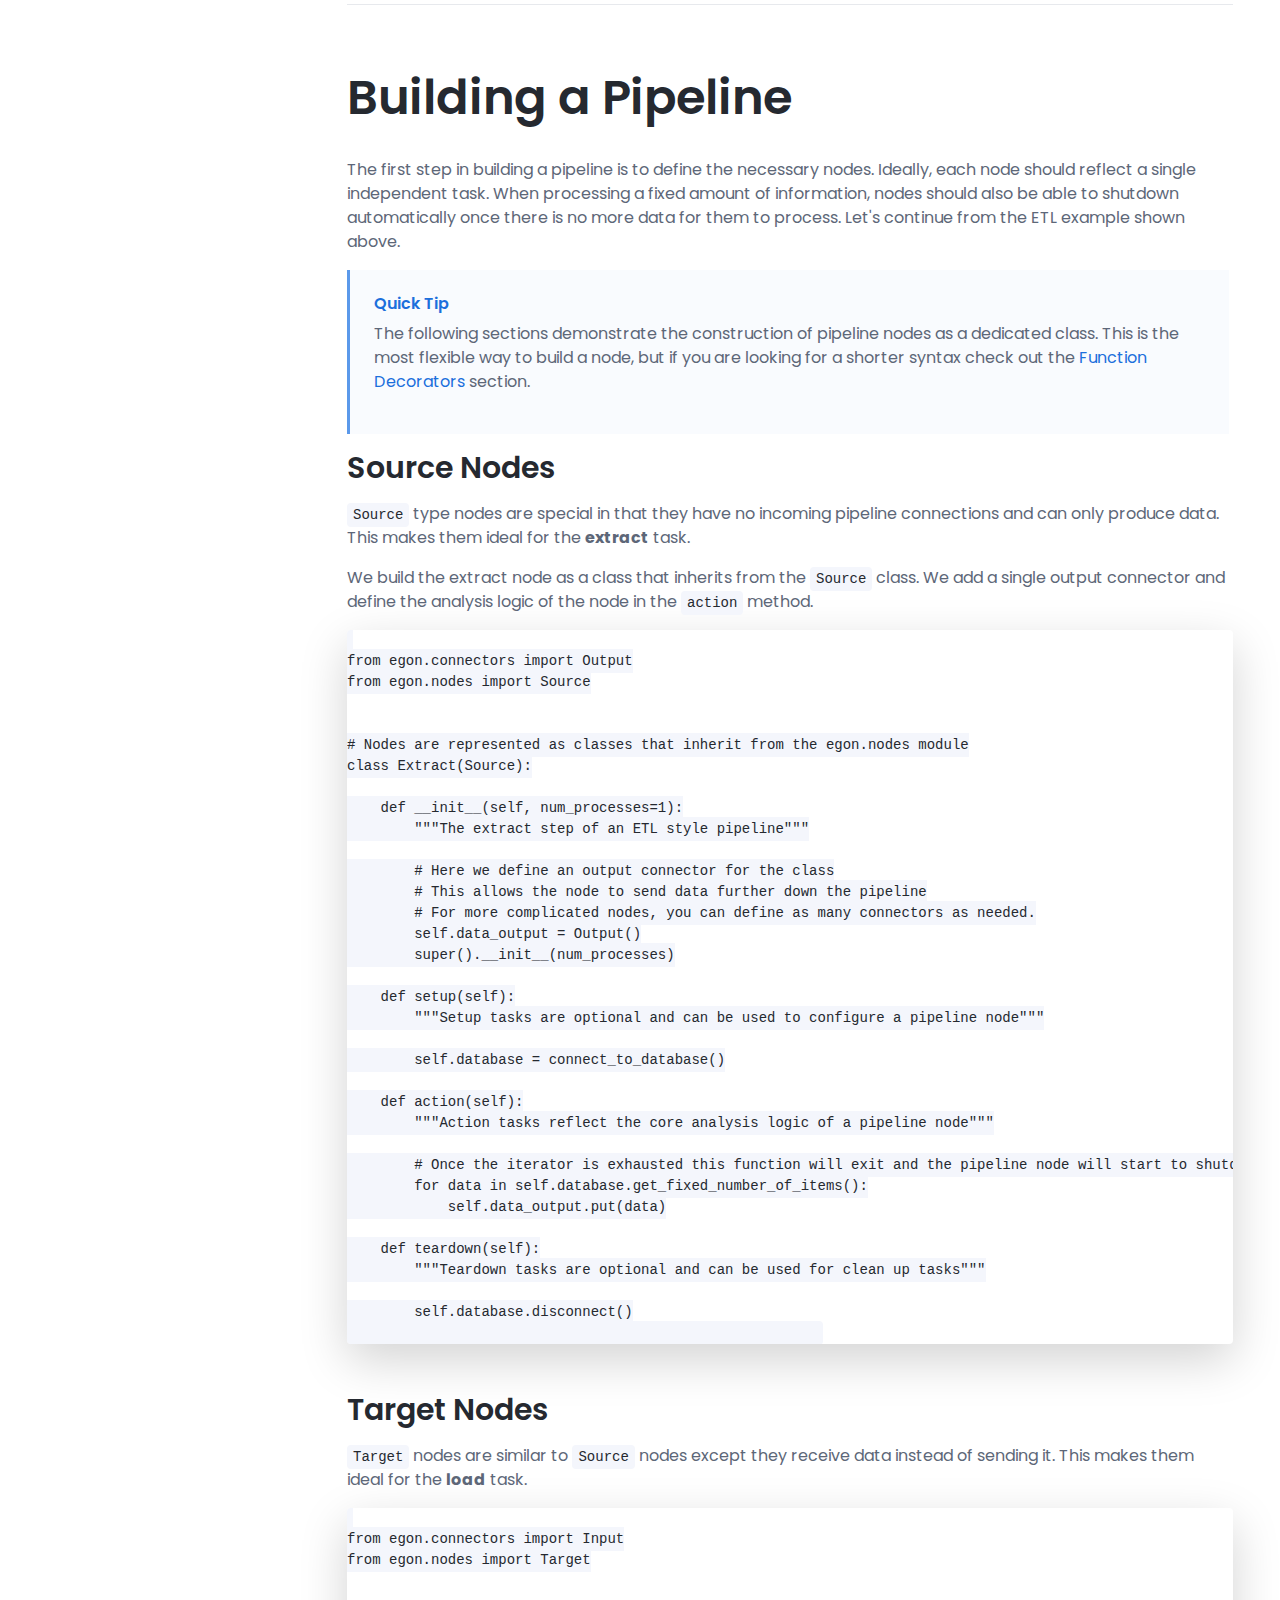
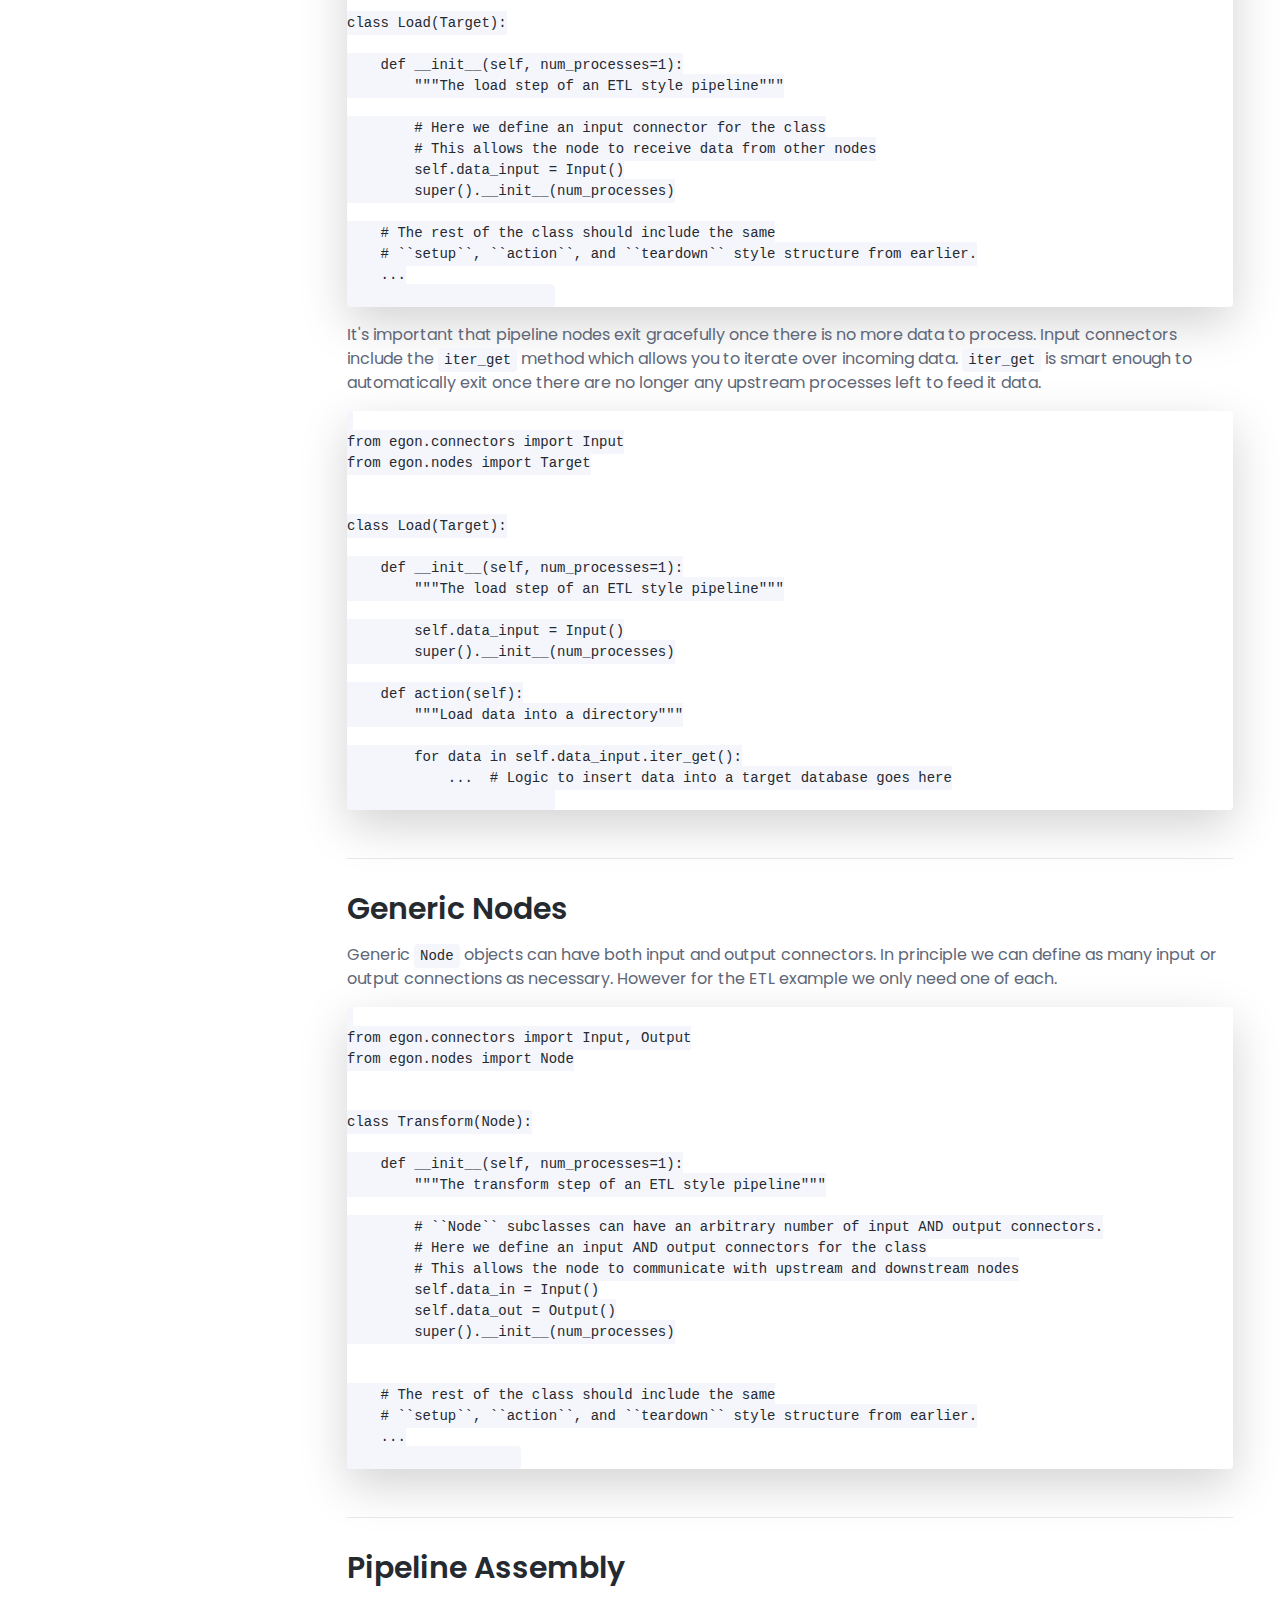
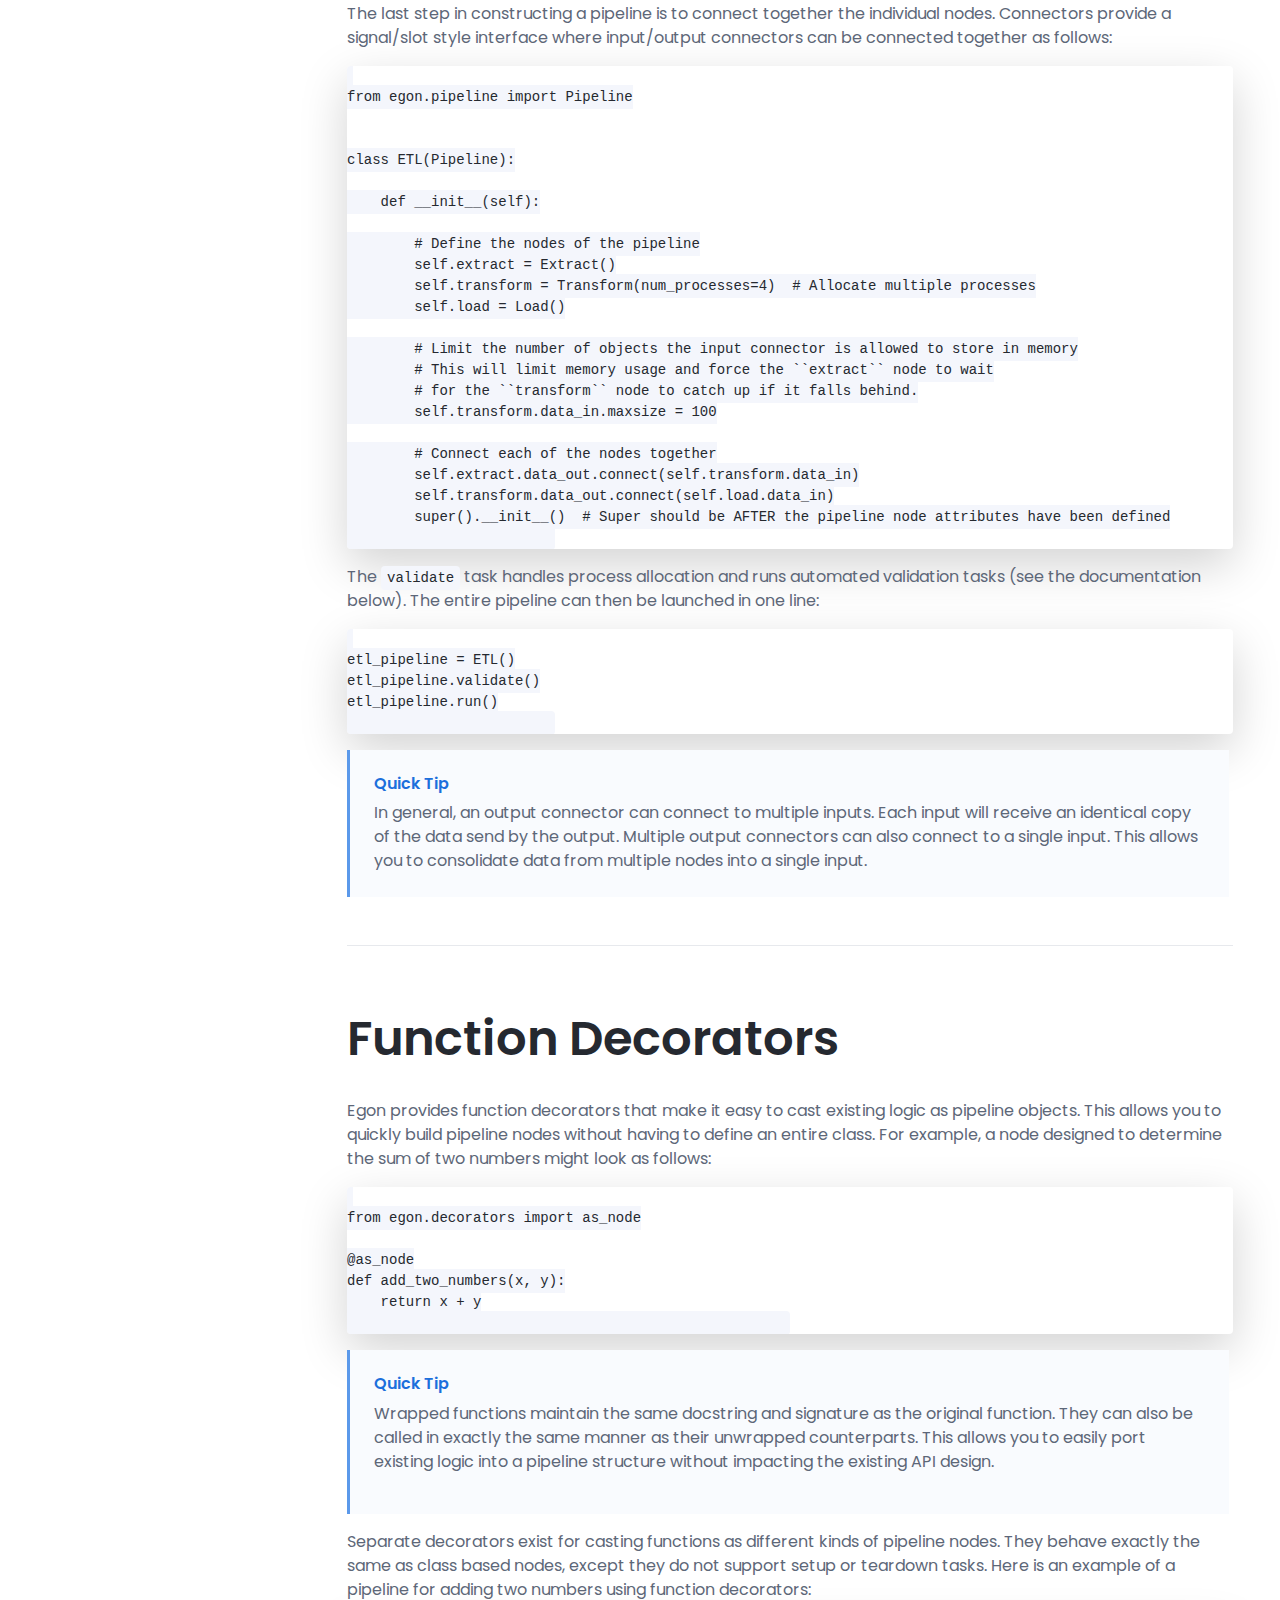
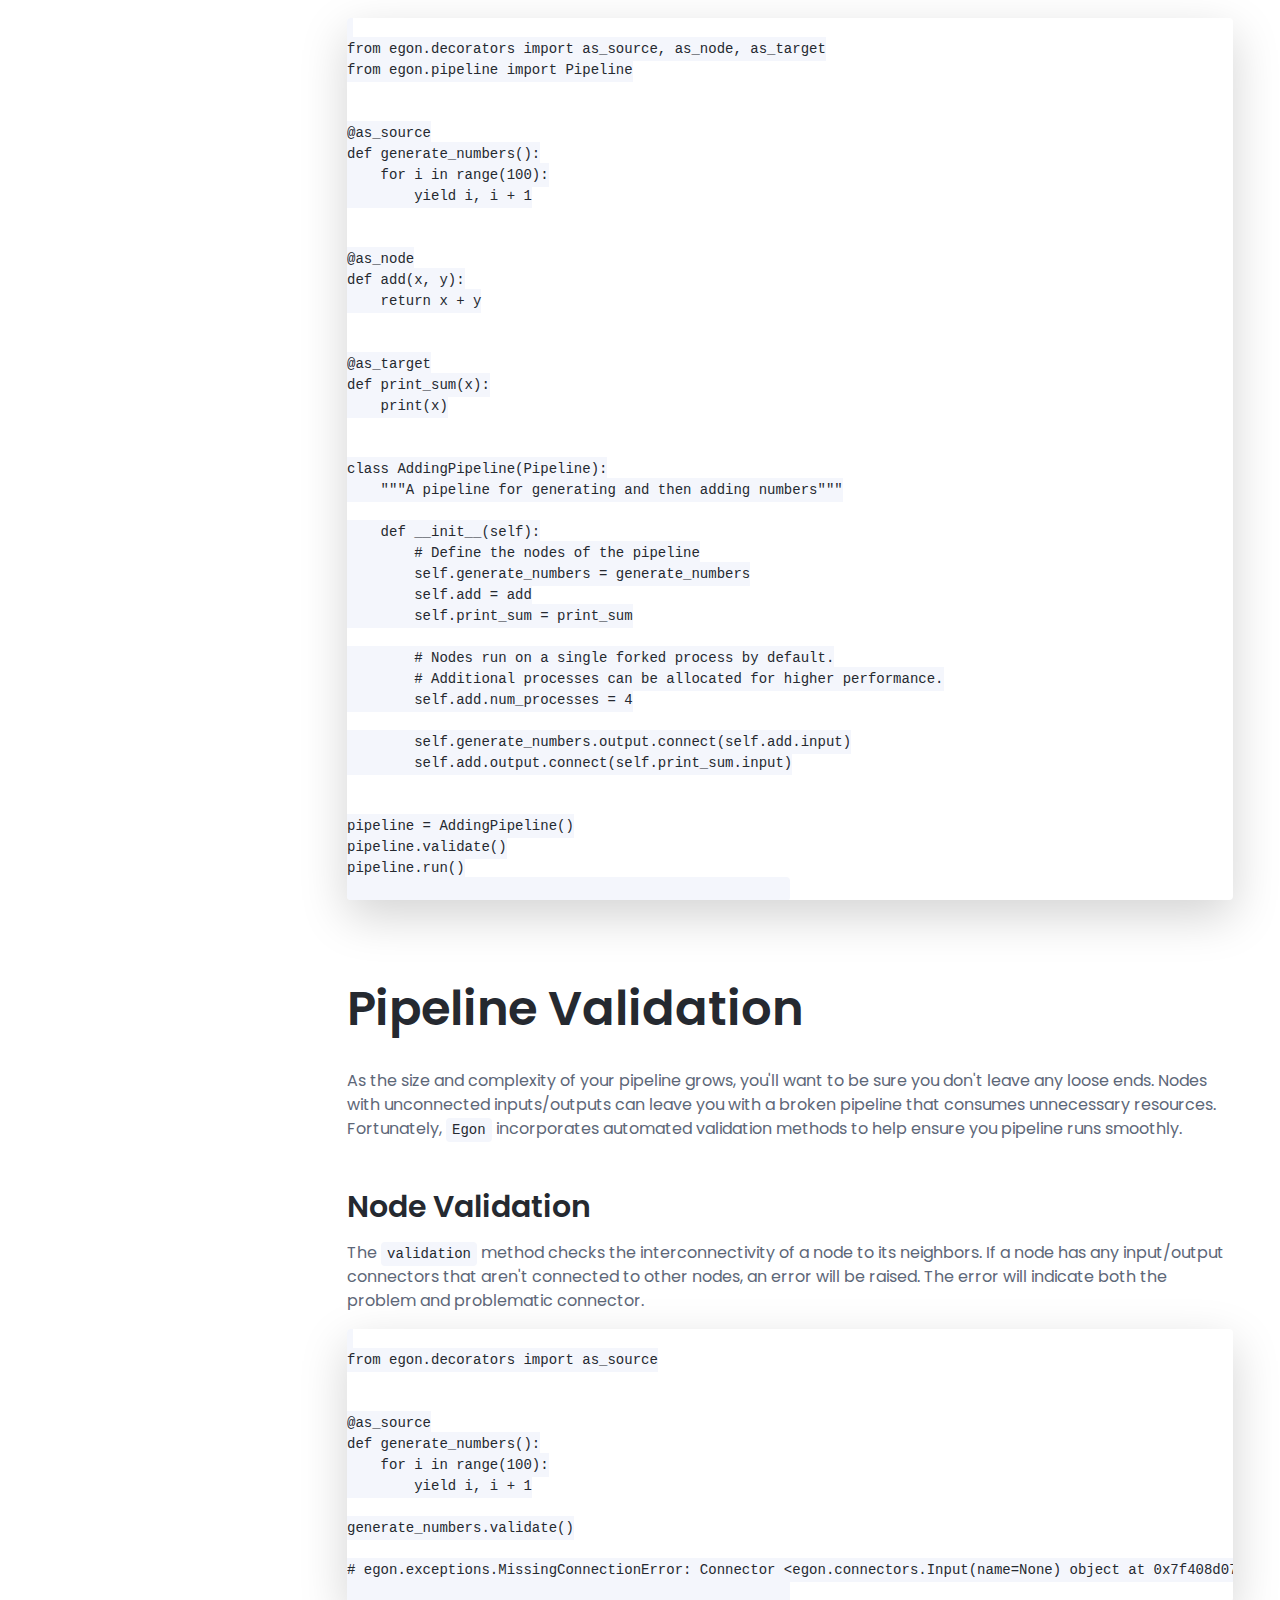
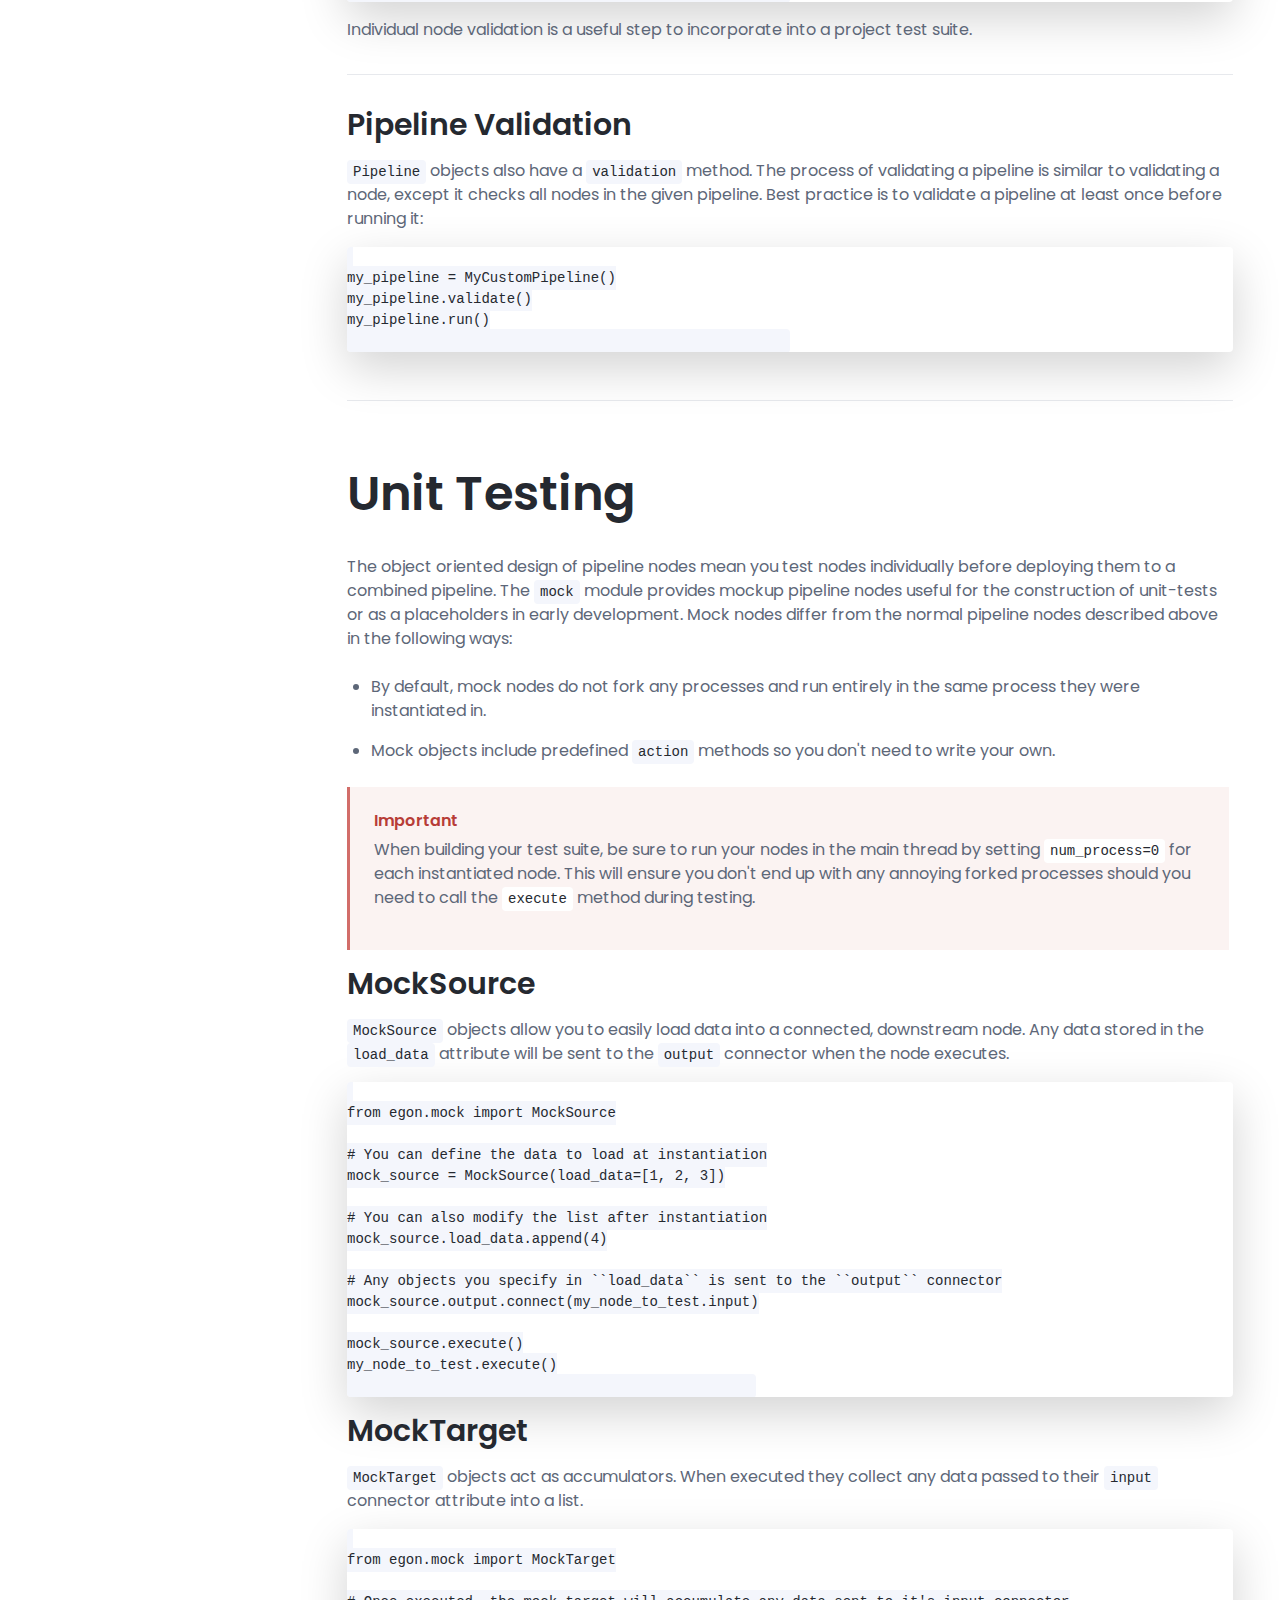
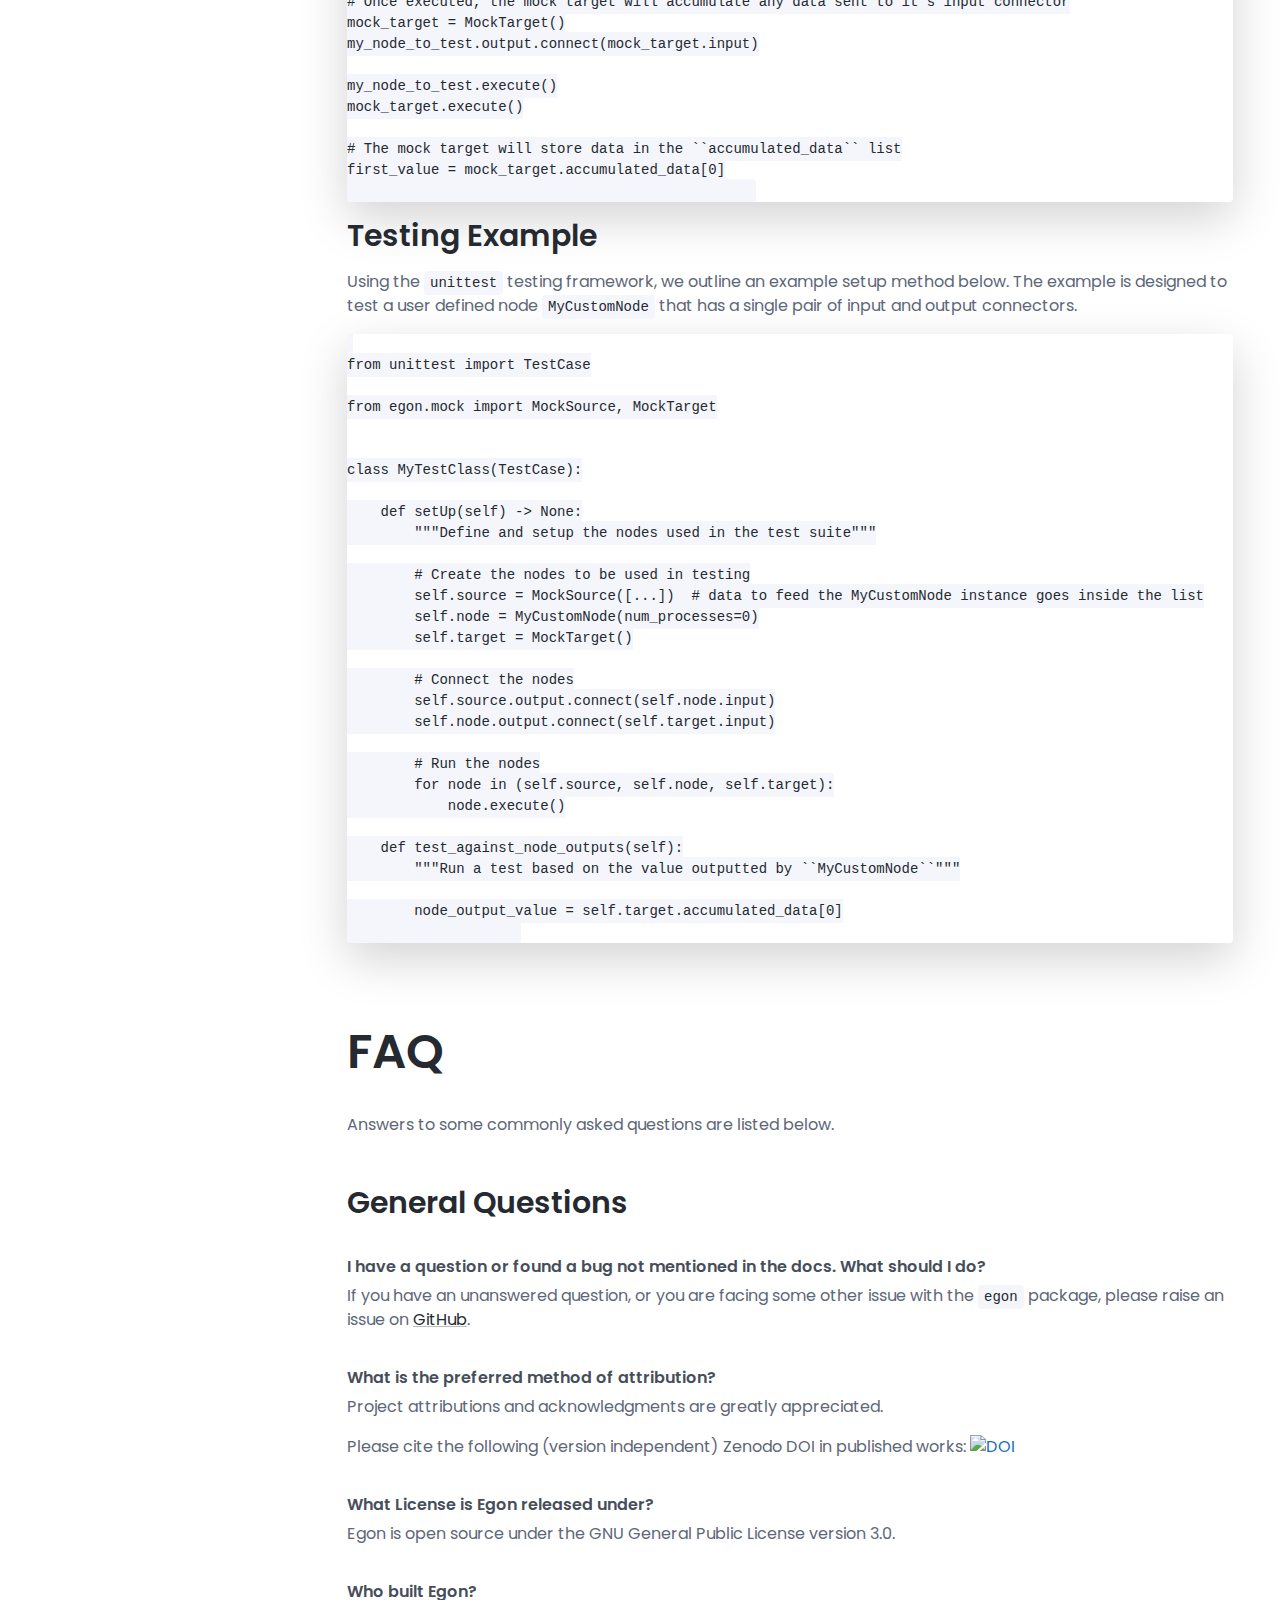
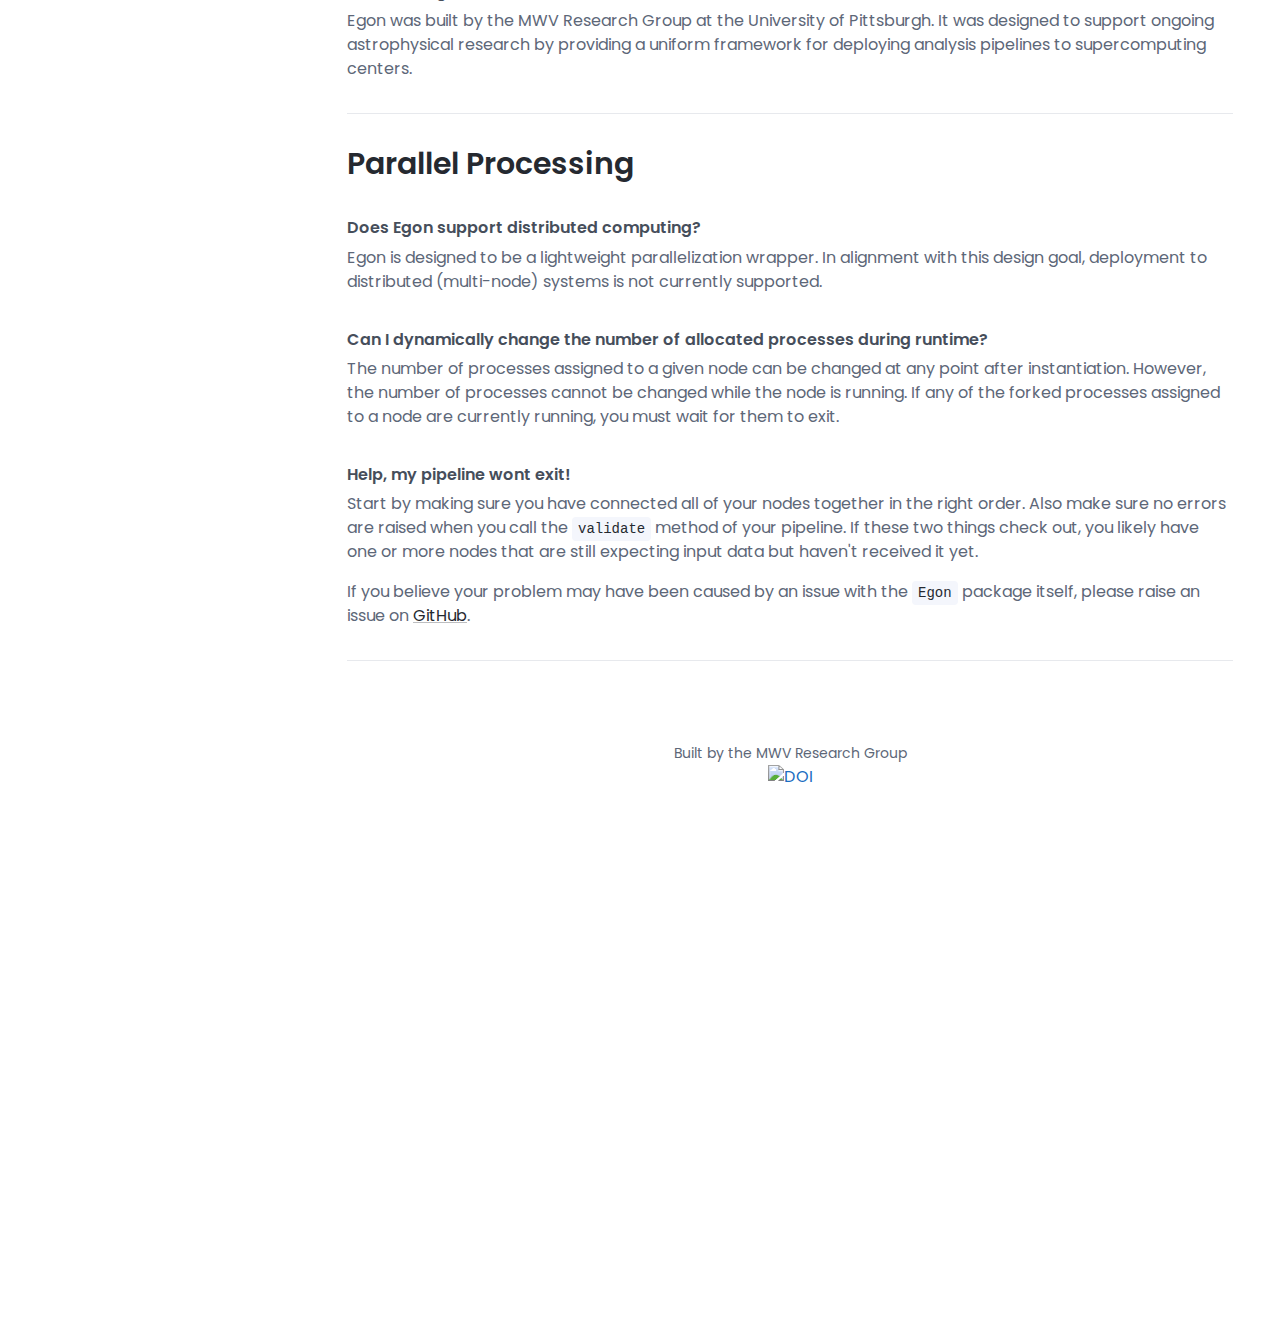
==== commit 0e2919e5: "Minor spelling fix" ====
--- a/docs/docs-page.html
+++ b/docs/docs-page.html
@@ -119,7 +119,7 @@
                         <h2 class="section-heading">How it Works</h2>
                         <p>
                             Egon works by breaking down your analysis into discrete, reusable units.
-                            Those units can then be tested individual before being assembled and deployed as a single coherent pipeline.
+                            Those units can then be tested individually before being assembled and deployed as a single coherent pipeline.
                             Consider for a moment the classic example of an ETL pipeline:
                         </p>
                         <img class="figure-img img-fluid rounded" src="assets/images/etl.svg" alt="" style="width: 60%;">
